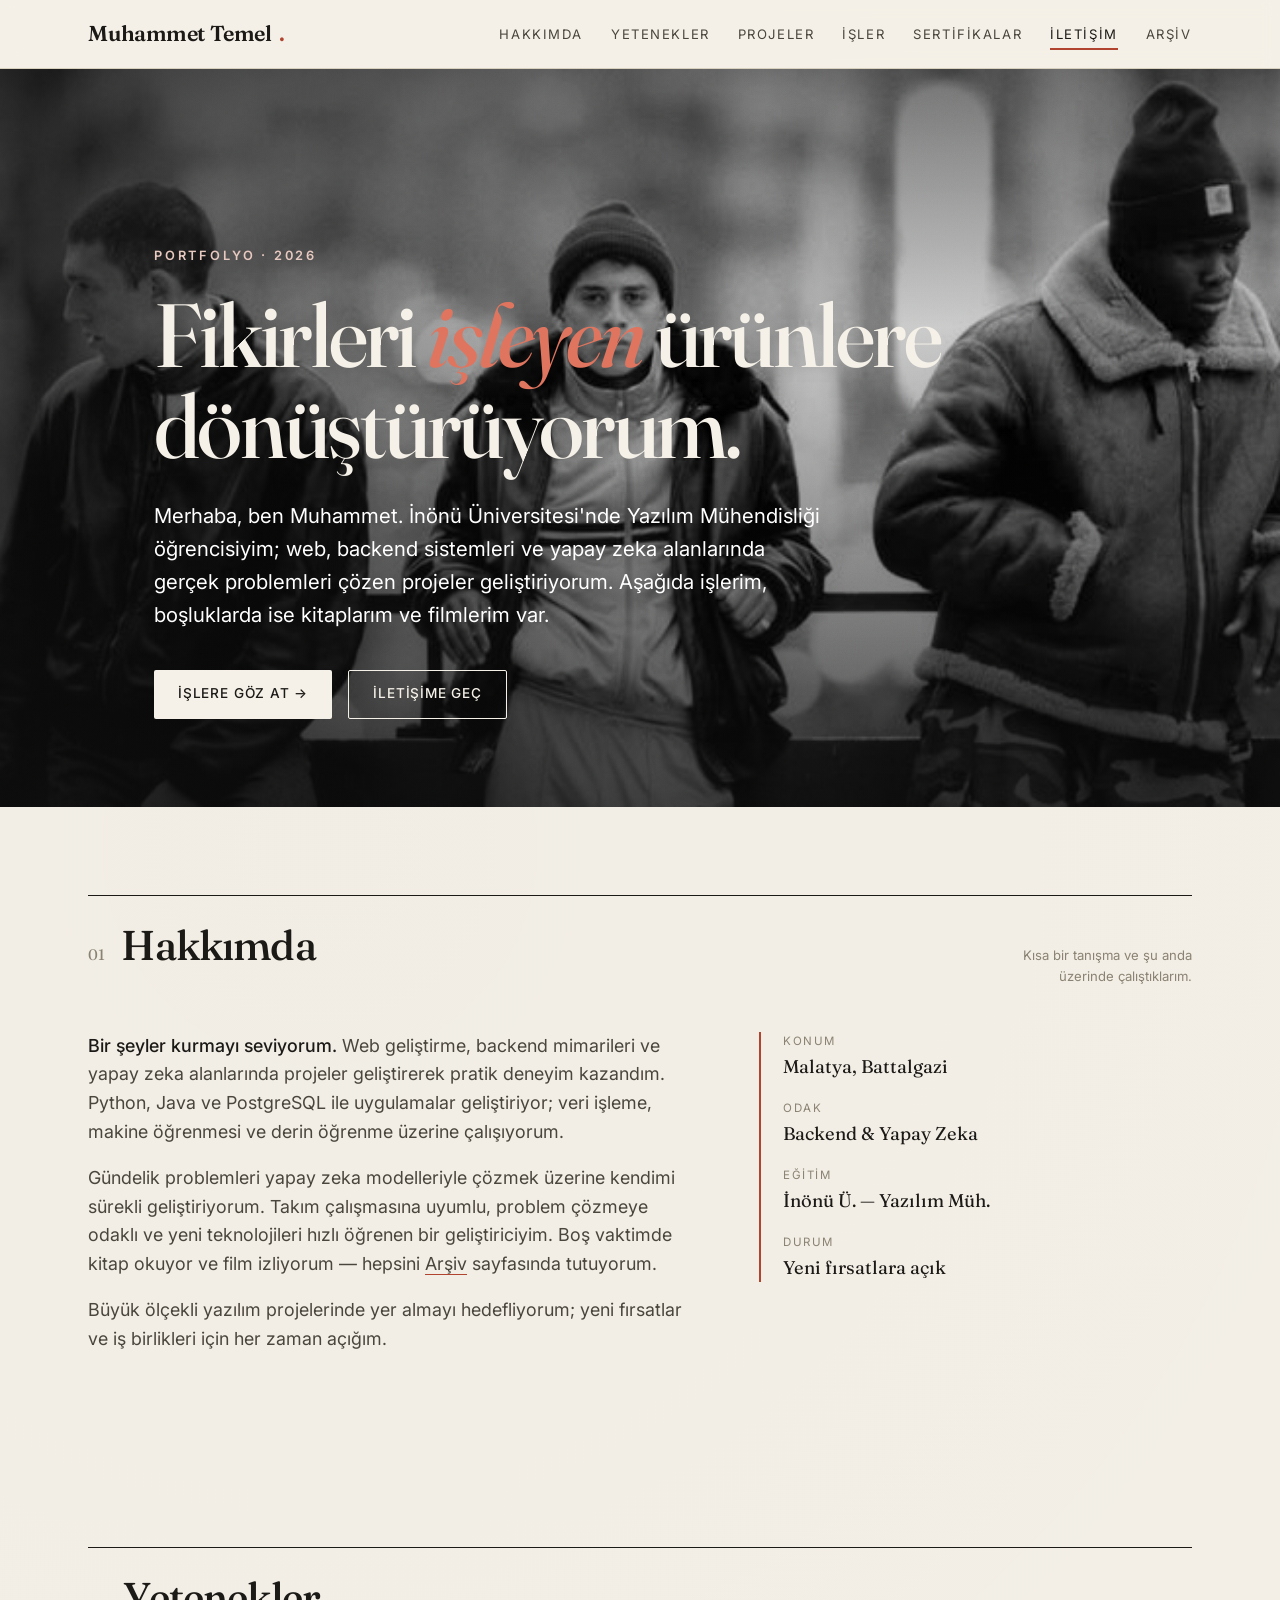
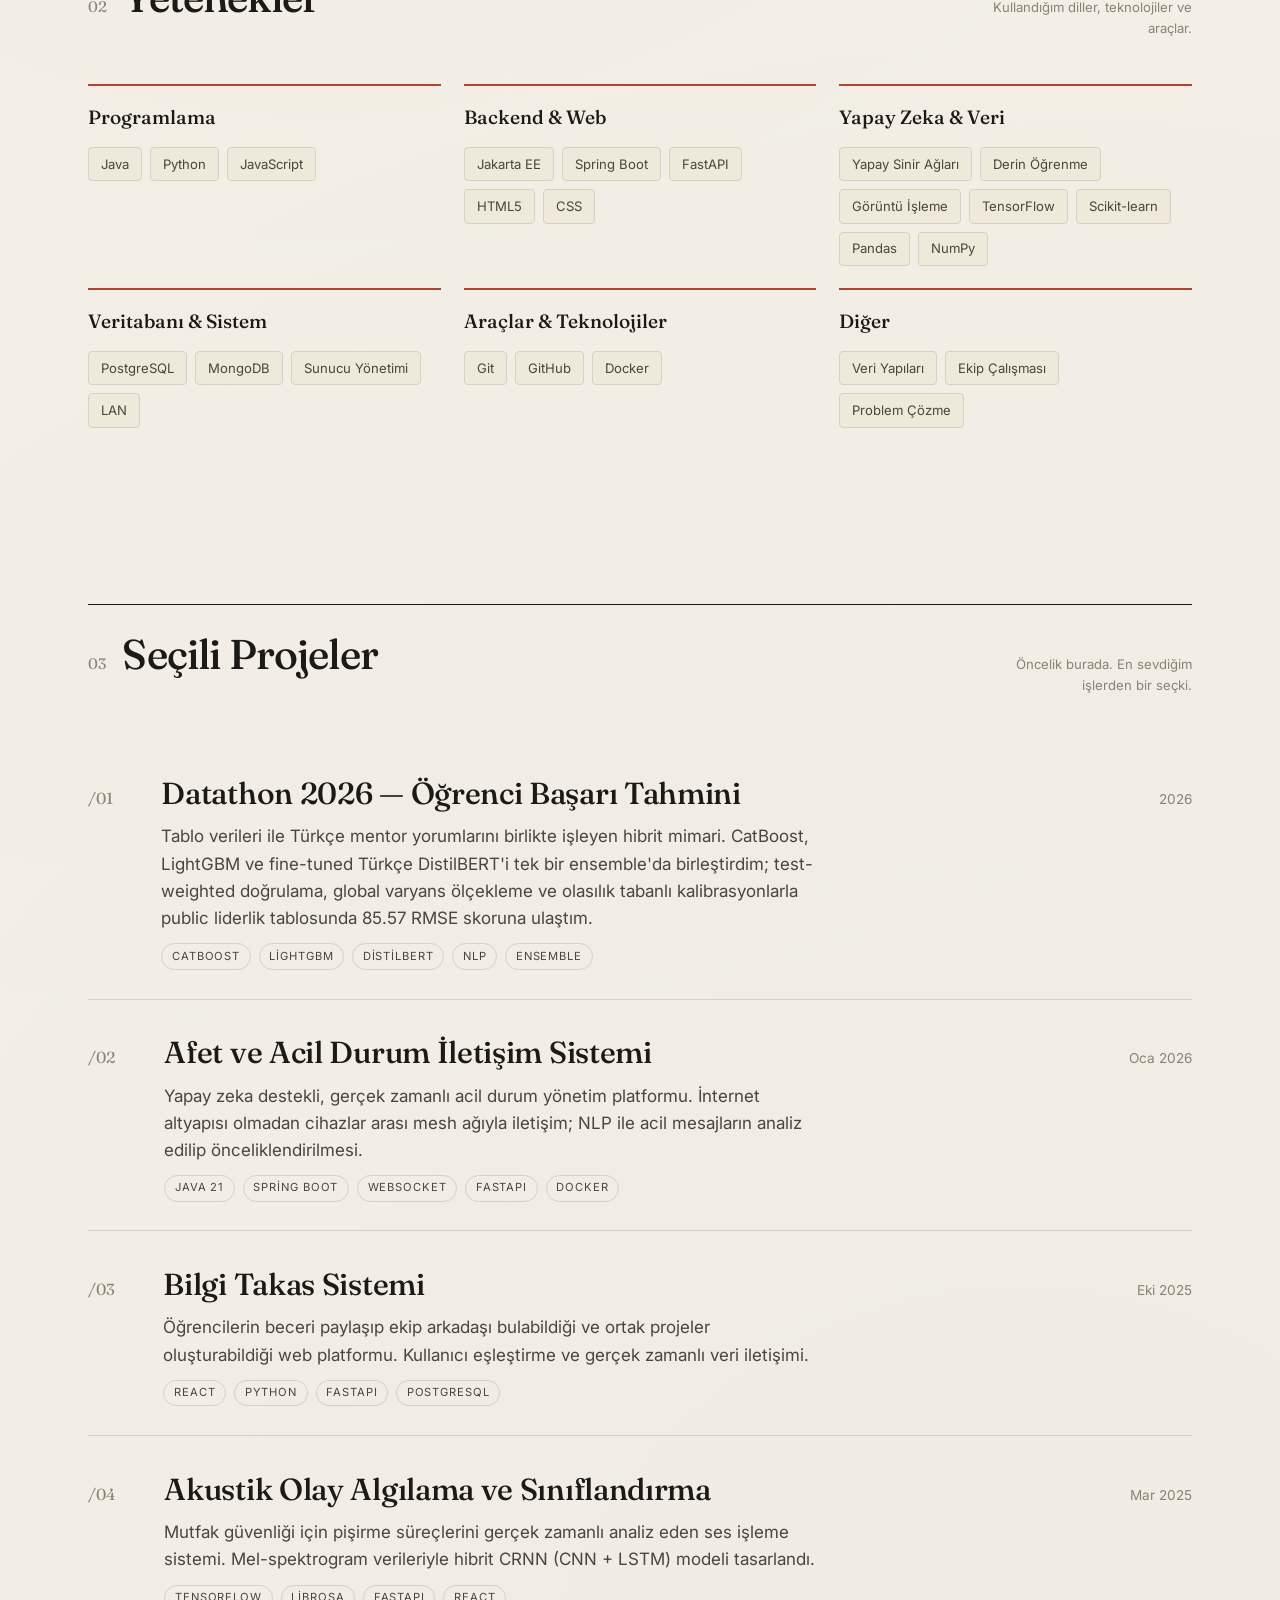
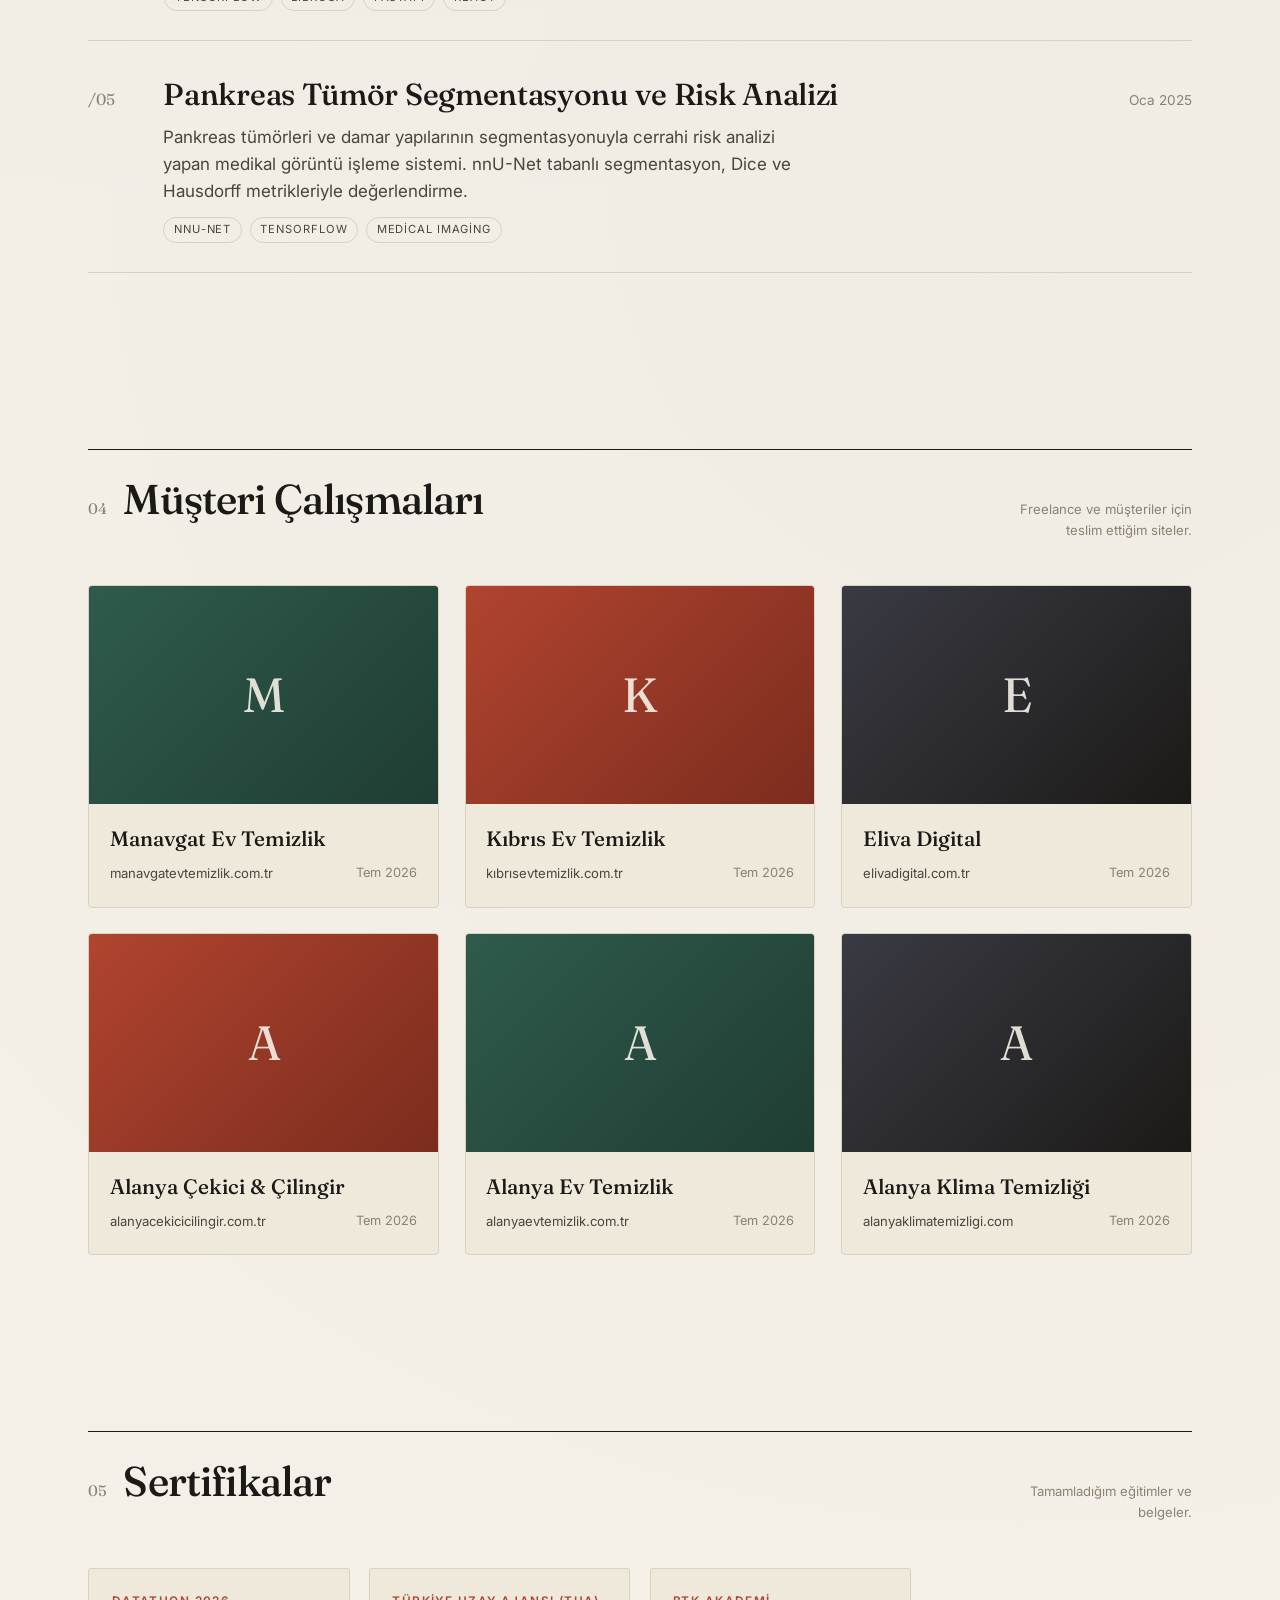
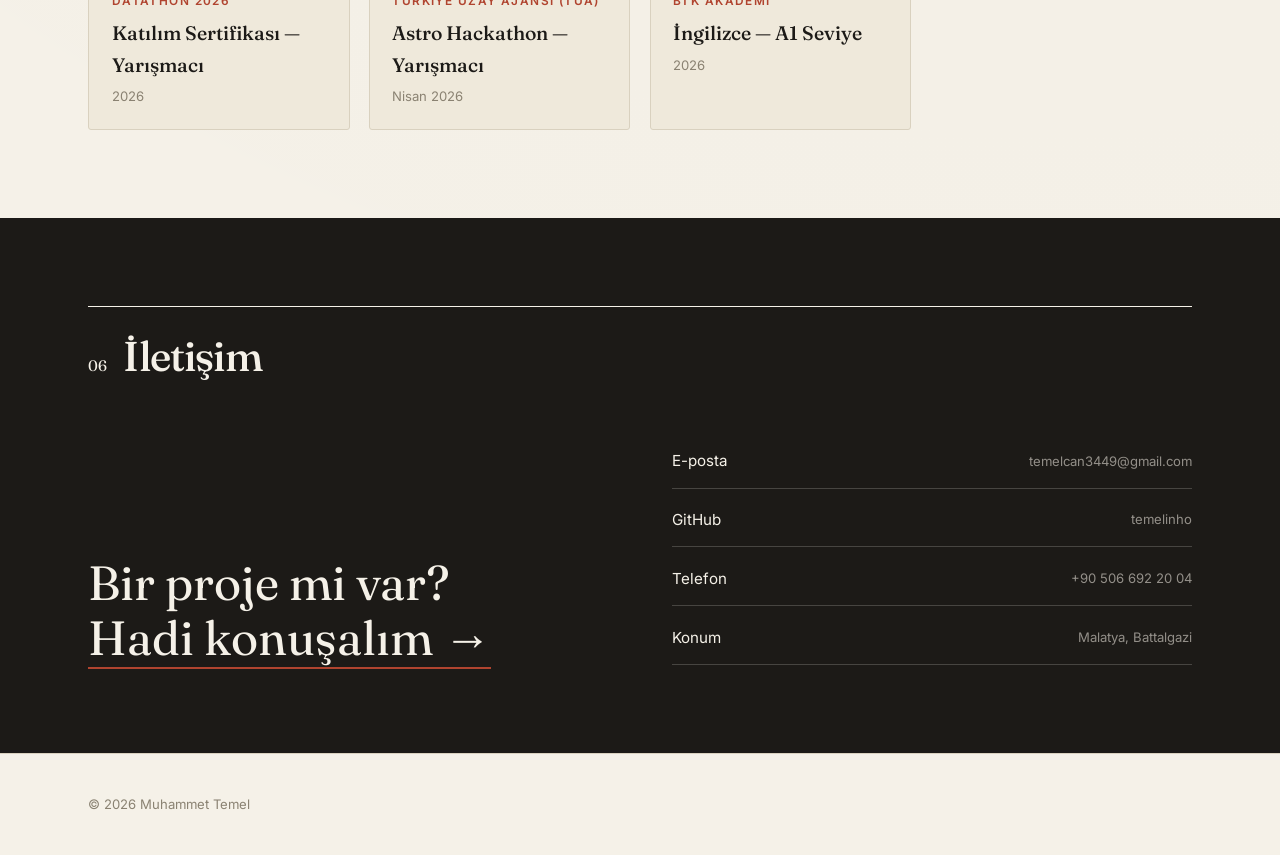
==== index.html @ 8f371c39 "İlk commit: Portfolyo sitesi dosyaları" ====
<!DOCTYPE html>
<html lang="tr">
<head>
  <meta charset="UTF-8">
  <meta name="viewport" content="width=device-width, initial-scale=1.0">
  <title>Muhammet Temel — Portfolyo</title>
  <meta name="description" content="Projeler, sertifikalar ve kişisel arşiv.">
  <link rel="stylesheet" href="style.css">
</head>
<body>

  <!-- Üst çubuk -->
  <header class="topbar">
    <div class="wrap">
      <a href="index.html" class="brand">Muhammet Temel<span class="dot">.</span></a>
      <button class="menu-btn" aria-label="Menü" id="menuBtn">☰</button>
      <nav class="nav" id="nav">
        <a href="#hakkimda">Hakkımda</a>
        <a href="#yetenekler">Yetenekler</a>
        <a href="#projeler">Projeler</a>
        <a href="#isler">İşler</a>
        <a href="#sertifikalar">Sertifikalar</a>
        <a href="#iletisim">İletişim</a>
        <a href="arsiv.html">Arşiv</a>
      </nav>
    </div>
  </header>

  <main>
    <!-- Hero -->
    <section class="hero hero--image">
      <div class="hero-bg" aria-hidden="true"></div>
      <div class="wrap">
        <p class="eyebrow">Portfolyo · 2026</p>
        <h1>Fikirleri <em>işleyen</em> ürünlere dönüştürüyorum.</h1>
        <p class="lede">
          Merhaba, ben Muhammet. İnönü Üniversitesi'nde Yazılım Mühendisliği
          öğrencisiyim; web, backend sistemleri ve yapay zeka alanlarında
          gerçek problemleri çözen projeler geliştiriyorum. Aşağıda işlerim,
          boşluklarda ise kitaplarım ve filmlerim var.
        </p>
        <div class="hero-actions">
          <a href="#projeler" class="btn btn-primary">İşlere göz at →</a>
          <a href="#iletisim" class="btn btn-ghost">İletişime geç</a>
        </div>
      </div>
    </section>

    <!-- Hakkımda -->
    <section class="section" id="hakkimda">
      <div class="wrap">
        <div class="section-head">
          <span class="num">01</span>
          <h2>Hakkımda</h2>
          <span class="aside">Kısa bir tanışma ve şu anda üzerinde çalıştıklarım.</span>
        </div>
        <div class="about-grid">
          <div>
            <p><strong>Bir şeyler kurmayı seviyorum.</strong> Web geliştirme, backend
              mimarileri ve yapay zeka alanlarında projeler geliştirerek pratik
              deneyim kazandım. Python, Java ve PostgreSQL ile uygulamalar
              geliştiriyor; veri işleme, makine öğrenmesi ve derin öğrenme üzerine
              çalışıyorum.</p>
            <p>Gündelik problemleri yapay zeka modelleriyle çözmek üzerine kendimi
              sürekli geliştiriyorum. Takım çalışmasına uyumlu, problem çözmeye
              odaklı ve yeni teknolojileri hızlı öğrenen bir geliştiriciyim.
              Boş vaktimde kitap okuyor ve film izliyorum — hepsini
              <a href="arsiv.html" style="border-bottom:1px solid var(--accent)">Arşiv</a>
              sayfasında tutuyorum.</p>
            <p>Büyük ölçekli yazılım projelerinde yer almayı hedefliyorum; yeni
              fırsatlar ve iş birlikleri için her zaman açığım.</p>
          </div>
          <dl class="facts">
            <dt>Konum</dt><dd>Malatya, Battalgazi</dd>
            <dt>Odak</dt><dd>Backend & Yapay Zeka</dd>
            <dt>Eğitim</dt><dd>İnönü Ü. — Yazılım Müh.</dd>
            <dt>Durum</dt><dd>Yeni fırsatlara açık</dd>
          </dl>
        </div>
      </div>
    </section>

    <!-- Yetenekler -->
    <section class="section" id="yetenekler">
      <div class="wrap">
        <div class="section-head">
          <span class="num">02</span>
          <h2>Yetenekler</h2>
          <span class="aside">Kullandığım diller, teknolojiler ve araçlar.</span>
        </div>
        <div class="skills-grid">
          <div class="skill-cat">
            <h3>Programlama</h3>
            <div class="chips">
              <span class="chip">Java</span><span class="chip">Python</span><span class="chip">JavaScript</span>
            </div>
          </div>
          <div class="skill-cat">
            <h3>Backend & Web</h3>
            <div class="chips">
              <span class="chip">Jakarta EE</span><span class="chip">Spring Boot</span><span class="chip">FastAPI</span><span class="chip">HTML5</span><span class="chip">CSS</span>
            </div>
          </div>
          <div class="skill-cat">
            <h3>Yapay Zeka & Veri</h3>
            <div class="chips">
              <span class="chip">Yapay Sinir Ağları</span><span class="chip">Derin Öğrenme</span><span class="chip">Görüntü İşleme</span><span class="chip">TensorFlow</span><span class="chip">Scikit-learn</span><span class="chip">Pandas</span><span class="chip">NumPy</span>
            </div>
          </div>
          <div class="skill-cat">
            <h3>Veritabanı & Sistem</h3>
            <div class="chips">
              <span class="chip">PostgreSQL</span><span class="chip">MongoDB</span><span class="chip">Sunucu Yönetimi</span><span class="chip">LAN</span>
            </div>
          </div>
          <div class="skill-cat">
            <h3>Araçlar & Teknolojiler</h3>
            <div class="chips">
              <span class="chip">Git</span><span class="chip">GitHub</span><span class="chip">Docker</span>
            </div>
          </div>
          <div class="skill-cat">
            <h3>Diğer</h3>
            <div class="chips">
              <span class="chip">Veri Yapıları</span><span class="chip">Ekip Çalışması</span><span class="chip">Problem Çözme</span>
            </div>
          </div>
        </div>
      </div>
    </section>

    <!-- Projeler -->
    <section class="section" id="projeler">
      <div class="wrap">
        <div class="section-head">
          <span class="num">03</span>
          <h2>Seçili Projeler</h2>
          <span class="aside">Öncelik burada. En sevdiğim işlerden bir seçki.</span>
        </div>
        <div class="projects">

          <a class="project" href="#">
            <span class="p-num">/01</span>
            <div class="p-body">
              <h3>Datathon 2026 — Öğrenci Başarı Tahmini</h3>
              <p>Tablo verileri ile Türkçe mentor yorumlarını birlikte işleyen hibrit
                mimari. CatBoost, LightGBM ve fine-tuned Türkçe DistilBERT'i tek bir
                ensemble'da birleştirdim; test-weighted doğrulama, global varyans
                ölçekleme ve olasılık tabanlı kalibrasyonlarla public liderlik
                tablosunda 85.57 RMSE skoruna ulaştım.</p>
              <div class="p-tags">
                <span class="tag">CatBoost</span><span class="tag">LightGBM</span><span class="tag">DistilBERT</span><span class="tag">NLP</span><span class="tag">Ensemble</span>
              </div>
            </div>
            <div class="p-meta">2026<br><span class="p-arrow">↗</span></div>
          </a>

          <a class="project" href="#">
            <span class="p-num">/02</span>
            <div class="p-body">
              <h3>Afet ve Acil Durum İletişim Sistemi</h3>
              <p>Yapay zeka destekli, gerçek zamanlı acil durum yönetim platformu.
                İnternet altyapısı olmadan cihazlar arası mesh ağıyla iletişim; NLP
                ile acil mesajların analiz edilip önceliklendirilmesi.</p>
              <div class="p-tags">
                <span class="tag">Java 21</span><span class="tag">Spring Boot</span><span class="tag">WebSocket</span><span class="tag">FastAPI</span><span class="tag">Docker</span>
              </div>
            </div>
            <div class="p-meta">Oca 2026<br><span class="p-arrow">↗</span></div>
          </a>

          <a class="project" href="#">
            <span class="p-num">/03</span>
            <div class="p-body">
              <h3>Bilgi Takas Sistemi</h3>
              <p>Öğrencilerin beceri paylaşıp ekip arkadaşı bulabildiği ve ortak
                projeler oluşturabildiği web platformu. Kullanıcı eşleştirme ve
                gerçek zamanlı veri iletişimi.</p>
              <div class="p-tags">
                <span class="tag">React</span><span class="tag">Python</span><span class="tag">FastAPI</span><span class="tag">PostgreSQL</span>
              </div>
            </div>
            <div class="p-meta">Eki 2025<br><span class="p-arrow">↗</span></div>
          </a>


          <a class="project" href="#">
            <span class="p-num">/04</span>
            <div class="p-body">
              <h3>Akustik Olay Algılama ve Sınıflandırma</h3>
              <p>Mutfak güvenliği için pişirme süreçlerini gerçek zamanlı analiz eden
                ses işleme sistemi. Mel-spektrogram verileriyle hibrit CRNN
                (CNN + LSTM) modeli tasarlandı.</p>
              <div class="p-tags">
                <span class="tag">TensorFlow</span><span class="tag">Librosa</span><span class="tag">FastAPI</span><span class="tag">React</span>
              </div>
            </div>
            <div class="p-meta">Mar 2025<br><span class="p-arrow">↗</span></div>
          </a>

          <a class="project" href="#">
            <span class="p-num">/05</span>
            <div class="p-body">
              <h3>Pankreas Tümör Segmentasyonu ve Risk Analizi</h3>
              <p>Pankreas tümörleri ve damar yapılarının segmentasyonuyla cerrahi
                risk analizi yapan medikal görüntü işleme sistemi. nnU-Net tabanlı
                segmentasyon, Dice ve Hausdorff metrikleriyle değerlendirme.</p>
              <div class="p-tags">
                <span class="tag">nnU-Net</span><span class="tag">TensorFlow</span><span class="tag">Medical Imaging</span>
              </div>
            </div>
            <div class="p-meta">Oca 2025<br><span class="p-arrow">↗</span></div>
          </a>

        </div>
      </div>
    </section>

    <!-- Müşteri Çalışmaları -->
    <section class="section" id="isler">
      <div class="wrap">
        <div class="section-head">
          <span class="num">04</span>
          <h2>Müşteri Çalışmaları</h2>
          <span class="aside">Freelance ve müşteriler için teslim ettiğim siteler.</span>
        </div>
        <div class="work-grid">

          <a class="work" href="https://manavgatevtemizlik.com.tr" target="_blank" rel="noopener">
            <div class="w-thumb"><span>M</span></div>
            <div class="w-body">
              <h3>Manavgat Ev Temizlik</h3>
              <div class="w-meta">
                <span class="w-type">manavgatevtemizlik.com.tr</span>
                <span class="w-year">Tem 2026</span>
              </div>
            </div>
          </a>

          <a class="work" href="https://kıbrısevtemizlik.com.tr" target="_blank" rel="noopener">
            <div class="w-thumb"><span>K</span></div>
            <div class="w-body">
              <h3>Kıbrıs Ev Temizlik</h3>
              <div class="w-meta">
                <span class="w-type">kıbrısevtemizlik.com.tr</span>
                <span class="w-year">Tem 2026</span>
              </div>
            </div>
          </a>

          <a class="work" href="https://elivadigital.com.tr" target="_blank" rel="noopener">
            <div class="w-thumb"><span>E</span></div>
            <div class="w-body">
              <h3>Eliva Digital</h3>
              <div class="w-meta">
                <span class="w-type">elivadigital.com.tr</span>
                <span class="w-year">Tem 2026</span>
              </div>
            </div>
          </a>

          <a class="work" href="https://alanyacekicicilingir.com.tr" target="_blank" rel="noopener">
            <div class="w-thumb"><span>A</span></div>
            <div class="w-body">
              <h3>Alanya Çekici & Çilingir</h3>
              <div class="w-meta">
                <span class="w-type">alanyacekicicilingir.com.tr</span>
                <span class="w-year">Tem 2026</span>
              </div>
            </div>
          </a>

          <a class="work" href="https://alanyaevtemizlik.com.tr" target="_blank" rel="noopener">
            <div class="w-thumb"><span>A</span></div>
            <div class="w-body">
              <h3>Alanya Ev Temizlik</h3>
              <div class="w-meta">
                <span class="w-type">alanyaevtemizlik.com.tr</span>
                <span class="w-year">Tem 2026</span>
              </div>
            </div>
          </a>

          <a class="work" href="https://alanyaklimatemizligi.com" target="_blank" rel="noopener">
            <div class="w-thumb"><span>A</span></div>
            <div class="w-body">
              <h3>Alanya Klima Temizliği</h3>
              <div class="w-meta">
                <span class="w-type">alanyaklimatemizligi.com</span>
                <span class="w-year">Tem 2026</span>
              </div>
            </div>
          </a>

        </div>
      </div>
    </section>

    <!-- Sertifikalar -->
    <section class="section" id="sertifikalar">
      <div class="wrap">
        <div class="section-head">
          <span class="num">05</span>
          <h2>Sertifikalar</h2>
          <span class="aside">Tamamladığım eğitimler ve belgeler.</span>
        </div>
        <div class="cert-grid">
          <div class="cert">
            <div class="c-issuer">Datathon 2026</div>
            <h4>Katılım Sertifikası — Yarışmacı</h4>
            <div class="c-date">2026</div>
          </div>
          <div class="cert">
            <div class="c-issuer">Türkiye Uzay Ajansı (TUA)</div>
            <h4>Astro Hackathon — Yarışmacı</h4>
            <div class="c-date">Nisan 2026</div>
          </div>
          <div class="cert">
            <div class="c-issuer">BTK Akademi</div>
            <h4>İngilizce — A1 Seviye</h4>
            <div class="c-date">2026</div>
          </div>
        </div>
      </div>
    </section>

    <!-- İletişim -->
    <section class="section contact" id="iletisim">
      <div class="wrap">
        <div class="section-head">
          <span class="num">06</span>
          <h2>İletişim</h2>
        </div>
        <div class="contact-grid">
          <h3>Bir proje mi var?<br><a href="mailto:temelcan3449@gmail.com">Hadi konuşalım →</a></h3>
          <div class="contact-links">
            <a href="mailto:temelcan3449@gmail.com"><span>E-posta</span><span>temelcan3449@gmail.com</span></a>
            <a href="https://github.com/temelinho" target="_blank" rel="noopener"><span>GitHub</span><span>temelinho</span></a>
            <a href="tel:+905066922004"><span>Telefon</span><span>+90 506 692 20 04</span></a>
            <a href="#"><span>Konum</span><span>Malatya, Battalgazi</span></a>
          </div>
        </div>
      </div>
    </section>
  </main>

  <footer>
    <div class="wrap">
      <span>© 2026 Muhammet Temel</span>
    </div>
  </footer>

  <script src="script.js"></script>
</body>
</html>
---- style.css ----
/* =========================================================
   Portfolyo — Editoryal tasarım
   Renk paleti, tipografi ve layout tek dosyada.
   ========================================================= */

@import url('https://fonts.googleapis.com/css2?family=Fraunces:ital,opsz,wght@0,9..144,400;0,9..144,500;0,9..144,600;1,9..144,400&family=Inter:wght@400;500;600&display=swap');

:root {
  /* Kağıt tonları — sıcak, dergi hissi */
  --paper: #f5f1e8;
  --paper-2: #efe9db;
  --ink: #1c1a17;
  --ink-soft: #4a453d;
  --muted: #8a8272;
  --line: #d9d1bf;
  --accent: #b0442f;   /* tuğla kırmızısı */
  --accent-2: #2f5b4c; /* koyu yeşil */

  --serif: 'Fraunces', Georgia, serif;
  --sans: 'Inter', system-ui, sans-serif;

  --maxw: 1180px;
  --gap: clamp(1rem, 3vw, 2.5rem);
}

* { box-sizing: border-box; margin: 0; padding: 0; }

html { scroll-behavior: smooth; }

body {
  background: var(--paper);
  color: var(--ink);
  font-family: var(--sans);
  font-size: 17px;
  line-height: 1.6;
  -webkit-font-smoothing: antialiased;
  /* İnce kağıt dokusu */
  background-image:
    radial-gradient(circle at 25% 15%, rgba(0,0,0,0.015) 0, transparent 60%),
    radial-gradient(circle at 80% 60%, rgba(0,0,0,0.02) 0, transparent 55%);
}

a { color: inherit; text-decoration: none; }

::selection { background: var(--accent); color: var(--paper); }

.wrap { max-width: var(--maxw); margin: 0 auto; padding: 0 var(--gap); }

/* ---------- Üst çubuk ---------- */
.topbar {
  position: sticky; top: 0; z-index: 50;
  background: color-mix(in srgb, var(--paper) 88%, transparent);
  backdrop-filter: blur(8px);
  border-bottom: 1px solid var(--line);
}
.topbar .wrap {
  display: flex; align-items: center; justify-content: space-between;
  height: 68px;
}
.brand {
  font-family: var(--serif);
  font-weight: 600; font-size: 1.35rem;
  letter-spacing: -0.02em;
  display: flex; align-items: baseline; gap: .5rem;
}
.brand .dot { color: var(--accent); }
.nav { display: flex; gap: 1.75rem; align-items: center; }
.nav a {
  font-size: .82rem; text-transform: uppercase;
  letter-spacing: .12em; color: var(--ink-soft);
  position: relative; padding: .2rem 0;
}
.nav a::after {
  content: ''; position: absolute; left: 0; bottom: -2px;
  width: 0; height: 1.5px; background: var(--accent);
  transition: width .25s ease;
}
.nav a:hover::after, .nav a.active::after { width: 100%; }
.nav a.active { color: var(--ink); }

.menu-btn { display: none; background: none; border: 0; cursor: pointer;
  font-size: 1.5rem; color: var(--ink); }

/* ---------- Hero ---------- */
.hero { padding: clamp(3.5rem, 9vw, 7rem) 0 clamp(2.5rem, 6vw, 4rem); }

/* Görsel arka planlı hero (La Haine) */
.hero--image {
  position: relative;
  min-height: 82vh;
  display: flex; align-items: flex-end;
  padding-bottom: clamp(3rem, 7vw, 5.5rem);
  overflow: hidden;
  background: var(--ink);
}
.hero--image .hero-bg {
  position: absolute; inset: 0;
  background: url('assets/hero.jpg') center 30% / cover no-repeat;
  filter: grayscale(100%) contrast(1.05);
  /* film greni + odak: üstten ve alttan koyulaşan katman */
}
.hero--image .hero-bg::after {
  content: ''; position: absolute; inset: 0;
  background:
    linear-gradient(180deg, rgba(20,18,15,.55) 0%, rgba(20,18,15,.15) 35%, rgba(20,18,15,.75) 100%),
    linear-gradient(90deg, rgba(20,18,15,.65) 0%, rgba(20,18,15,.1) 55%);
}
.hero--image .wrap { position: relative; z-index: 2; }
.hero.hero--image .eyebrow { color: #e8c9c0; }
.hero.hero--image h1 { color: var(--paper); max-width: 18ch; }
.hero.hero--image h1 em { color: #e0755f; }
.hero.hero--image .lede { color: #ffffff; }
.hero--image .btn-ghost { border-color: var(--paper); color: var(--paper); }
.hero--image .btn-ghost:hover { background: var(--paper); color: var(--ink); }
.hero--image .btn-primary { background: var(--paper); color: var(--ink); }
.hero--image .btn-primary:hover { background: var(--accent); color: var(--paper); }
/* ince film greni dokusu */
.hero--image::after {
  content: ''; position: absolute; inset: 0; z-index: 1; pointer-events: none;
  opacity: .06; mix-blend-mode: overlay;
  background-image: url("data:image/svg+xml,%3Csvg xmlns='http://www.w3.org/2000/svg' width='120' height='120'%3E%3Cfilter id='n'%3E%3CfeTurbulence type='fractalNoise' baseFrequency='0.9' numOctaves='2'/%3E%3C/filter%3E%3Crect width='100%25' height='100%25' filter='url(%23n)'/%3E%3C/svg%3E");
}
.hero .eyebrow {
  font-size: .8rem; letter-spacing: .22em; text-transform: uppercase;
  color: var(--accent); margin-bottom: 1.4rem; font-weight: 600;
}
.hero h1 {
  font-family: var(--serif);
  font-size: clamp(2.6rem, 8vw, 5.6rem);
  line-height: 1.02; letter-spacing: -0.03em;
  font-weight: 500; max-width: 15ch;
}
.hero h1 em { font-style: italic; color: var(--accent); }
.hero .lede {
  margin-top: 1.8rem; max-width: 52ch;
  font-size: clamp(1.05rem, 2.2vw, 1.28rem);
  color: var(--ink-soft);
}
.hero-actions { margin-top: 2.4rem; display: flex; gap: 1rem; flex-wrap: wrap; }

.btn {
  display: inline-flex; align-items: center; gap: .5rem;
  padding: .8rem 1.5rem; border-radius: 2px;
  font-size: .85rem; letter-spacing: .06em; text-transform: uppercase;
  font-weight: 500; cursor: pointer; transition: transform .15s, background .2s;
}
.btn-primary { background: var(--ink); color: var(--paper); }
.btn-primary:hover { background: var(--accent); }
.btn-ghost { border: 1px solid var(--ink); }
.btn-ghost:hover { background: var(--ink); color: var(--paper); }
.btn:active { transform: translateY(1px); }

/* ---------- Bölüm başlıkları ---------- */
.section { padding: clamp(3rem, 7vw, 5.5rem) 0; }
.section-head {
  display: flex; align-items: baseline; gap: 1rem;
  border-top: 1.5px solid var(--ink);
  padding-top: 1rem; margin-bottom: 2.8rem;
}
.section-head .num {
  font-family: var(--serif); font-size: .95rem; color: var(--muted);
}
.section-head h2 {
  font-family: var(--serif); font-weight: 500;
  font-size: clamp(1.7rem, 4vw, 2.6rem); letter-spacing: -0.02em;
}
.section-head .aside {
  margin-left: auto; font-size: .82rem; color: var(--muted);
  max-width: 26ch; text-align: right;
}

/* ---------- Hakkımda ---------- */
.about-grid { display: grid; grid-template-columns: 1.4fr 1fr; gap: clamp(2rem,5vw,4rem); align-items: start; }
.about-grid p { font-size: 1.12rem; color: var(--ink-soft); margin-bottom: 1.1rem; }
.about-grid p strong { color: var(--ink); font-weight: 500; }
.facts { border-left: 2px solid var(--accent); padding-left: 1.4rem; }
.facts dt { font-size: .72rem; letter-spacing: .14em; text-transform: uppercase; color: var(--muted); margin-top: 1.1rem; }
.facts dt:first-child { margin-top: 0; }
.facts dd { font-family: var(--serif); font-size: 1.15rem; margin-top: .1rem; }

/* ---------- Projeler ---------- */
.projects { display: grid; gap: 0; }
.project {
  display: grid; grid-template-columns: auto 1fr auto;
  gap: clamp(1rem, 4vw, 3rem); align-items: baseline;
  padding: 1.8rem 0; border-bottom: 1px solid var(--line);
  transition: padding-left .25s ease;
}
.project:hover { padding-left: 1rem; }
.project .p-num { font-family: var(--serif); color: var(--muted); font-size: 1rem; }
.project .p-body h3 {
  font-family: var(--serif); font-weight: 500;
  font-size: clamp(1.3rem, 3vw, 1.9rem); letter-spacing: -0.01em;
}
.project .p-body p { color: var(--ink-soft); margin-top: .35rem; max-width: 60ch; }
.project .p-tags { margin-top: .7rem; display: flex; gap: .5rem; flex-wrap: wrap; }
.tag {
  font-size: .7rem; letter-spacing: .08em; text-transform: uppercase;
  color: var(--ink-soft); border: 1px solid var(--line);
  padding: .2rem .6rem; border-radius: 20px;
}
.project .p-meta { text-align: right; color: var(--muted); font-size: .85rem; white-space: nowrap; }
.project .p-arrow { font-size: 1.6rem; color: var(--accent); opacity: 0; transition: opacity .25s, transform .25s; }
.project:hover .p-arrow { opacity: 1; transform: translateX(4px); }

/* ---------- Yetenekler ---------- */
.skills-grid { display: grid; grid-template-columns: repeat(auto-fill, minmax(280px, 1fr)); gap: 1.4rem; }
.skill-cat { border-top: 2px solid var(--accent); padding-top: 1rem; }
.skill-cat h3 {
  font-family: var(--serif); font-weight: 500; font-size: 1.2rem; margin-bottom: .9rem;
}
.skill-cat .chips { display: flex; flex-wrap: wrap; gap: .5rem; }
.skill-cat .chip {
  font-size: .82rem; color: var(--ink-soft);
  background: var(--paper-2); border: 1px solid var(--line);
  padding: .35rem .75rem; border-radius: 4px; transition: all .18s;
}
.skill-cat .chip:hover { border-color: var(--accent); color: var(--ink); }

/* ---------- Müşteri çalışmaları (galeri) ---------- */
.work-grid { display: grid; grid-template-columns: repeat(auto-fill, minmax(320px, 1fr)); gap: 1.6rem; }
.work {
  display: block; border: 1px solid var(--line); background: var(--paper-2);
  border-radius: 4px; overflow: hidden;
  transition: transform .2s, box-shadow .2s;
}
.work:hover { transform: translateY(-4px); box-shadow: 0 18px 40px -22px rgba(0,0,0,.45); }
.work .w-thumb {
  aspect-ratio: 16/10; position: relative; overflow: hidden;
  background: linear-gradient(135deg, var(--accent-2), #1f3d33);
  display: grid; place-items: center;
}
.work:nth-child(2n) .w-thumb { background: linear-gradient(135deg, var(--accent), #7c2c1e); }
.work:nth-child(3n) .w-thumb { background: linear-gradient(135deg, #3a3a44, #1c1a17); }
.work .w-thumb span {
  font-family: var(--serif); font-size: 3rem; color: rgba(245,241,232,.9);
  letter-spacing: -0.02em;
}
.work .w-thumb::after {
  content: 'Siteyi ziyaret et  ↗'; position: absolute; inset: 0;
  display: grid; place-items: center; background: rgba(20,18,15,.55);
  color: var(--paper); font-size: .82rem; letter-spacing: .08em; text-transform: uppercase;
  opacity: 0; transition: opacity .25s;
}
.work:hover .w-thumb::after { opacity: 1; }
.work .w-body { padding: 1.1rem 1.3rem 1.4rem; }
.work .w-body h3 { font-family: var(--serif); font-weight: 500; font-size: 1.3rem; }
.work .w-body .w-meta { display: flex; justify-content: space-between; align-items: center; margin-top: .5rem; }
.work .w-body .w-type { font-size: .82rem; color: var(--ink-soft); }
.work .w-body .w-year { font-size: .8rem; color: var(--muted); }

/* ---------- Sertifikalar ---------- */
.cert-grid { display: grid; grid-template-columns: repeat(auto-fill, minmax(250px, 1fr)); gap: 1.2rem; }
.cert {
  background: var(--paper-2); border: 1px solid var(--line);
  padding: 1.4rem; border-radius: 3px; position: relative;
  transition: transform .2s, box-shadow .2s;
}
.cert:hover { transform: translateY(-3px); box-shadow: 0 10px 30px -18px rgba(0,0,0,.35); }
.cert .c-issuer { font-size: .74rem; letter-spacing: .12em; text-transform: uppercase; color: var(--accent); font-weight: 600; }
.cert h4 { font-family: var(--serif); font-weight: 500; font-size: 1.22rem; margin: .5rem 0 .3rem; }
.cert .c-date { font-size: .82rem; color: var(--muted); }

/* ---------- İletişim ---------- */
.contact { background: var(--ink); color: var(--paper); }
.contact .section-head { border-color: var(--paper); }
.contact .section-head h2, .contact .section-head .num { color: var(--paper); }
.contact-grid { display: grid; grid-template-columns: 1fr 1fr; gap: clamp(2rem,5vw,4rem); align-items: end; }
.contact h3 { font-family: var(--serif); font-weight: 400; font-size: clamp(1.8rem,5vw,3rem); line-height: 1.15; }
.contact h3 a { border-bottom: 2px solid var(--accent); }
.contact h3 a:hover { color: var(--accent); }
.contact-links { display: grid; gap: .3rem; }
.contact-links a {
  display: flex; justify-content: space-between; align-items: center;
  padding: .9rem 0; border-bottom: 1px solid rgba(245,241,232,.2);
  font-size: .95rem;
}
.contact-links a span:last-child { color: rgba(245,241,232,.55); font-size: .82rem; }
.contact-links a:hover { color: var(--accent); }

/* ---------- Footer ---------- */
footer { padding: 2.5rem 0; border-top: 1px solid var(--line); }
footer .wrap { display: flex; justify-content: space-between; flex-wrap: wrap; gap: 1rem; font-size: .82rem; color: var(--muted); }

/* ---------- Arşiv sayfası ---------- */
.archive-hero { padding: clamp(3rem,7vw,5rem) 0 1rem; }
.archive-hero h1 { font-family: var(--serif); font-weight: 500; font-size: clamp(2.2rem,7vw,4rem); letter-spacing: -0.03em; }
.archive-hero p { color: var(--ink-soft); max-width: 55ch; margin-top: 1rem; font-size: 1.1rem; }

.tabs { display: flex; gap: .5rem; flex-wrap: wrap; margin: 2.5rem 0 0; border-bottom: 1.5px solid var(--ink); }
.tab {
  background: none; border: 0; cursor: pointer;
  font-family: var(--serif); font-size: 1.15rem; color: var(--muted);
  padding: .7rem 1.1rem; position: relative; transition: color .2s;
}
.tab .count { font-family: var(--sans); font-size: .7rem; vertical-align: super; }
.tab:hover { color: var(--ink-soft); }
.tab.active { color: var(--ink); }
.tab.active::after {
  content: ''; position: absolute; left: 0; bottom: -1.5px; width: 100%;
  height: 3px; background: var(--accent);
}

/* Yıl seçici çubuk */
.yearbar { display: flex; gap: .5rem; flex-wrap: wrap; margin-top: 1.6rem; }
.ybtn {
  background: none; border: 1px solid var(--line); cursor: pointer;
  font-family: var(--sans); font-size: .8rem; letter-spacing: .04em;
  color: var(--ink-soft); padding: .4rem .9rem; border-radius: 20px;
  transition: all .18s;
}
.ybtn:hover { border-color: var(--ink); color: var(--ink); }
.ybtn.active { background: var(--ink); color: var(--paper); border-color: var(--ink); }

/* Yıl grubu başlığı */
.year-group { margin-bottom: 2.5rem; }
.year-head {
  display: flex; align-items: baseline; gap: .8rem;
  border-bottom: 1px solid var(--line); padding-bottom: .6rem; margin-bottom: 1.6rem;
}
.year-head span { font-family: var(--serif); font-size: 1.9rem; font-weight: 500; letter-spacing: -0.02em; }
.year-head em { font-style: normal; font-size: .8rem; color: var(--muted); letter-spacing: .06em; text-transform: uppercase; }

.panel { display: none; padding-top: 2.5rem; }
.panel.active { display: block; animation: fade .35s ease; }
@keyframes fade { from { opacity: 0; transform: translateY(8px); } to { opacity: 1; transform: none; } }

/* Kitap / film kartları */
.media-grid { display: grid; grid-template-columns: repeat(auto-fill, minmax(220px,1fr)); gap: 1.4rem; }
.media {
  border: 1px solid var(--line); background: var(--paper-2);
  border-radius: 3px; overflow: hidden; transition: transform .2s, box-shadow .2s;
}
.media:hover { transform: translateY(-4px); box-shadow: 0 14px 34px -20px rgba(0,0,0,.4); }
.media .cover {
  aspect-ratio: 3/4; display: grid; place-items: center;
  font-family: var(--serif); font-size: 2.6rem; color: var(--paper);
  background: linear-gradient(135deg, var(--accent-2), #1f3d33);
}
.media.film .cover { background: linear-gradient(135deg, var(--accent), #7c2c1e); }
.media .m-body { padding: 1rem 1.1rem 1.2rem; }
.media .m-body h4 { font-family: var(--serif); font-weight: 500; font-size: 1.12rem; line-height: 1.2; }
.media .m-body .m-sub { font-size: .85rem; color: var(--muted); margin-top: .2rem; }
.media .m-body .m-note { font-size: .9rem; color: var(--ink-soft); margin-top: .6rem; }
.stars { color: var(--accent); font-size: .8rem; margin-top: .5rem; letter-spacing: 1px; }
.stars .off { color: var(--line); }

/* Etkinlik zaman çizelgesi */
.timeline { border-left: 2px solid var(--line); margin-left: .5rem; }
.event { position: relative; padding: 0 0 2rem 2rem; }
.event::before {
  content: ''; position: absolute; left: -7px; top: .35rem;
  width: 12px; height: 12px; border-radius: 50%;
  background: var(--paper); border: 2px solid var(--accent);
}
.event .e-date { font-size: .75rem; letter-spacing: .12em; text-transform: uppercase; color: var(--accent); font-weight: 600; }
.event h4 { font-family: var(--serif); font-weight: 500; font-size: 1.3rem; margin: .3rem 0 .2rem; }
.event .e-place { color: var(--muted); font-size: .9rem; }
.event p { color: var(--ink-soft); margin-top: .5rem; max-width: 60ch; }

/* ---------- Responsive ---------- */
@media (max-width: 820px) {
  .about-grid, .contact-grid { grid-template-columns: 1fr; }
  .section-head .aside { display: none; }
  .project { grid-template-columns: auto 1fr; }
  .project .p-meta, .project .p-arrow { display: none; }
  .nav { position: fixed; inset: 68px 0 auto 0; flex-direction: column;
    background: var(--paper); border-bottom: 1px solid var(--line);
    padding: 1.5rem var(--gap); gap: 1.1rem; transform: translateY(-120%);
    transition: transform .3s ease; }
  .nav.open { transform: translateY(0); }
  .menu-btn { display: block; }
}
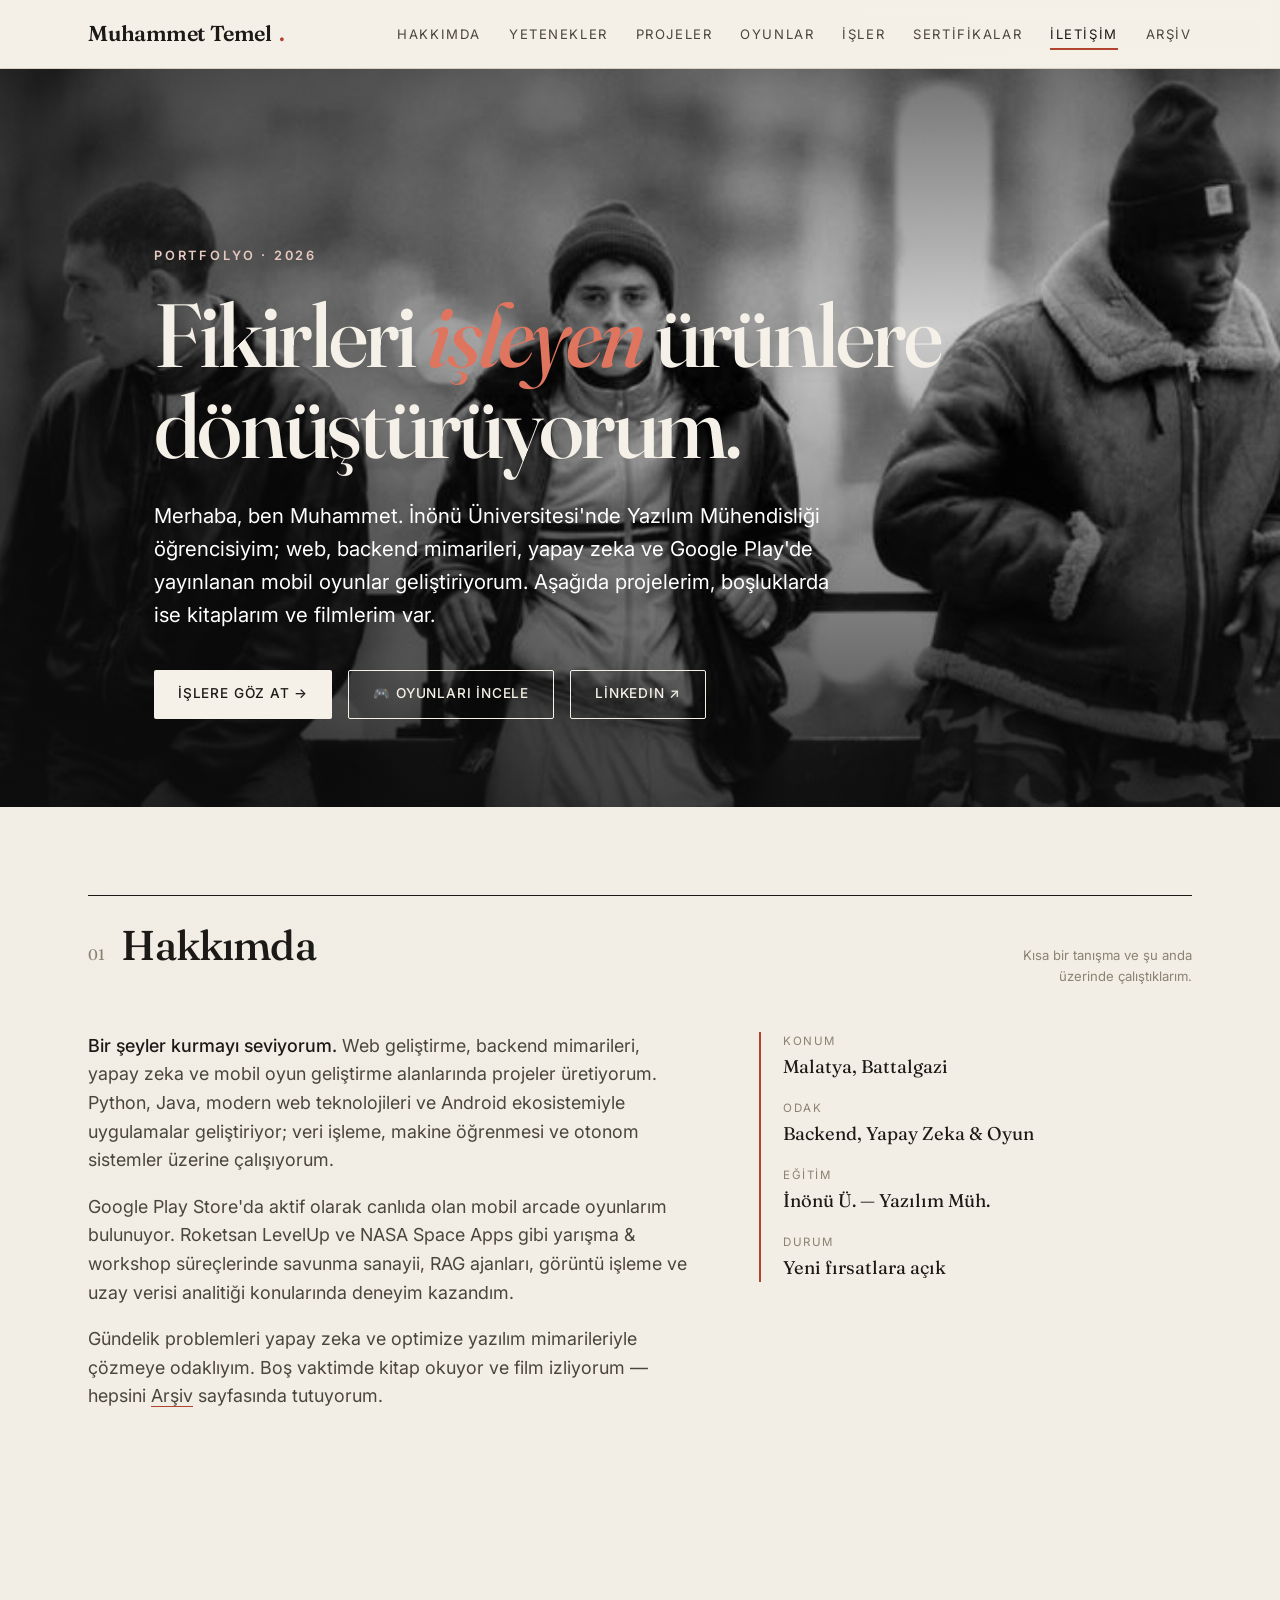
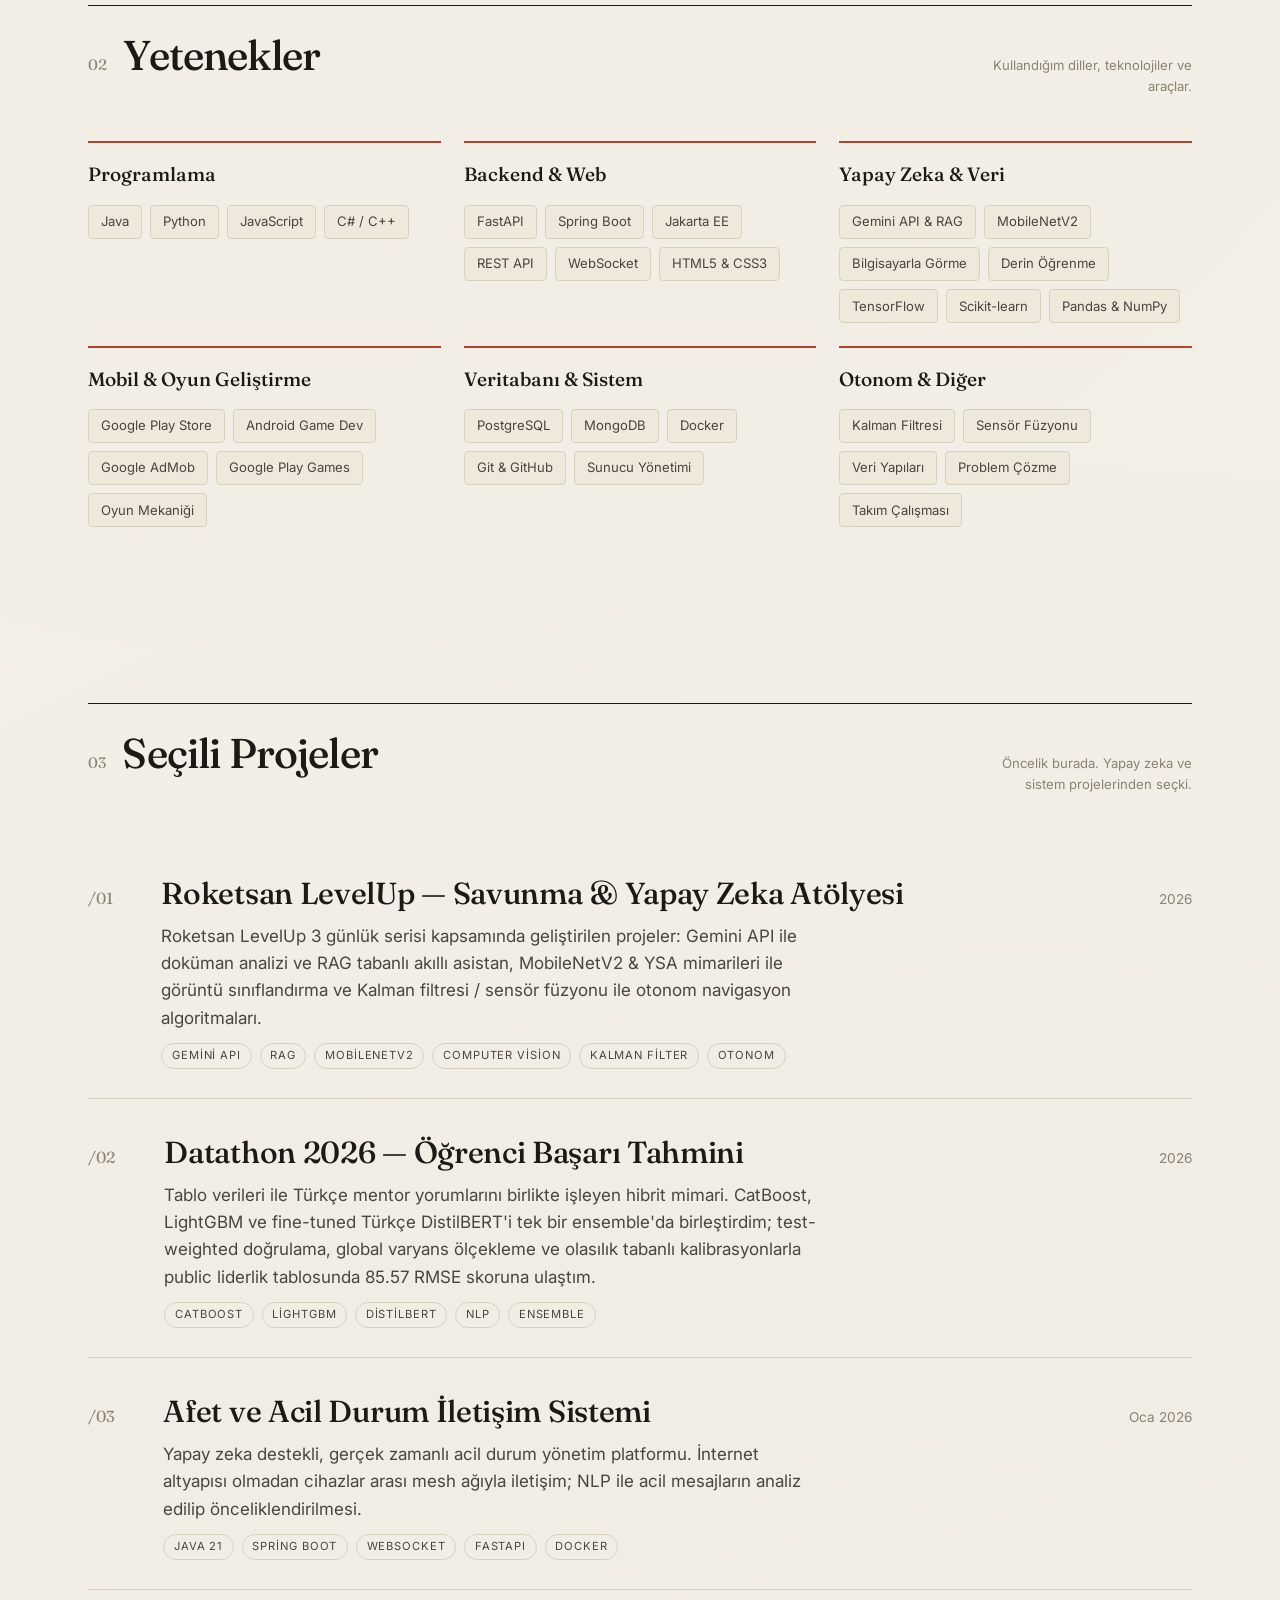
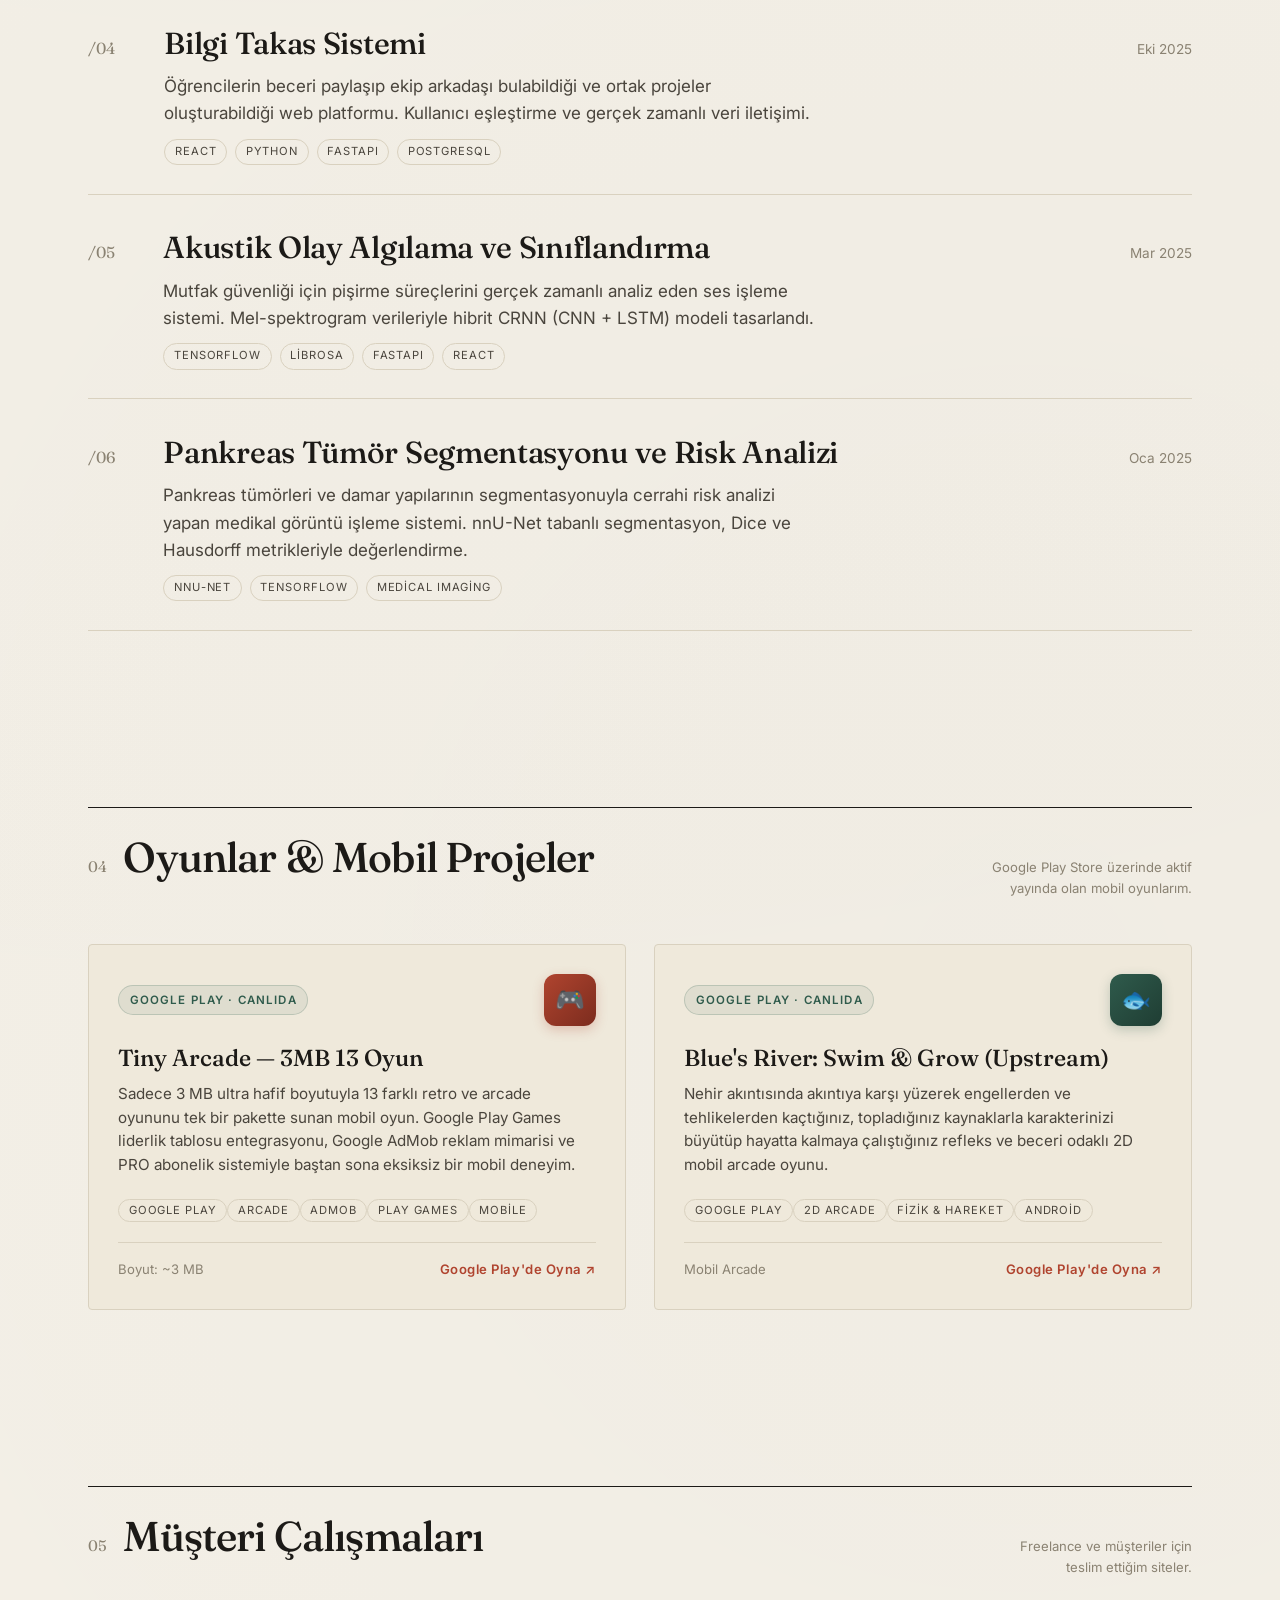
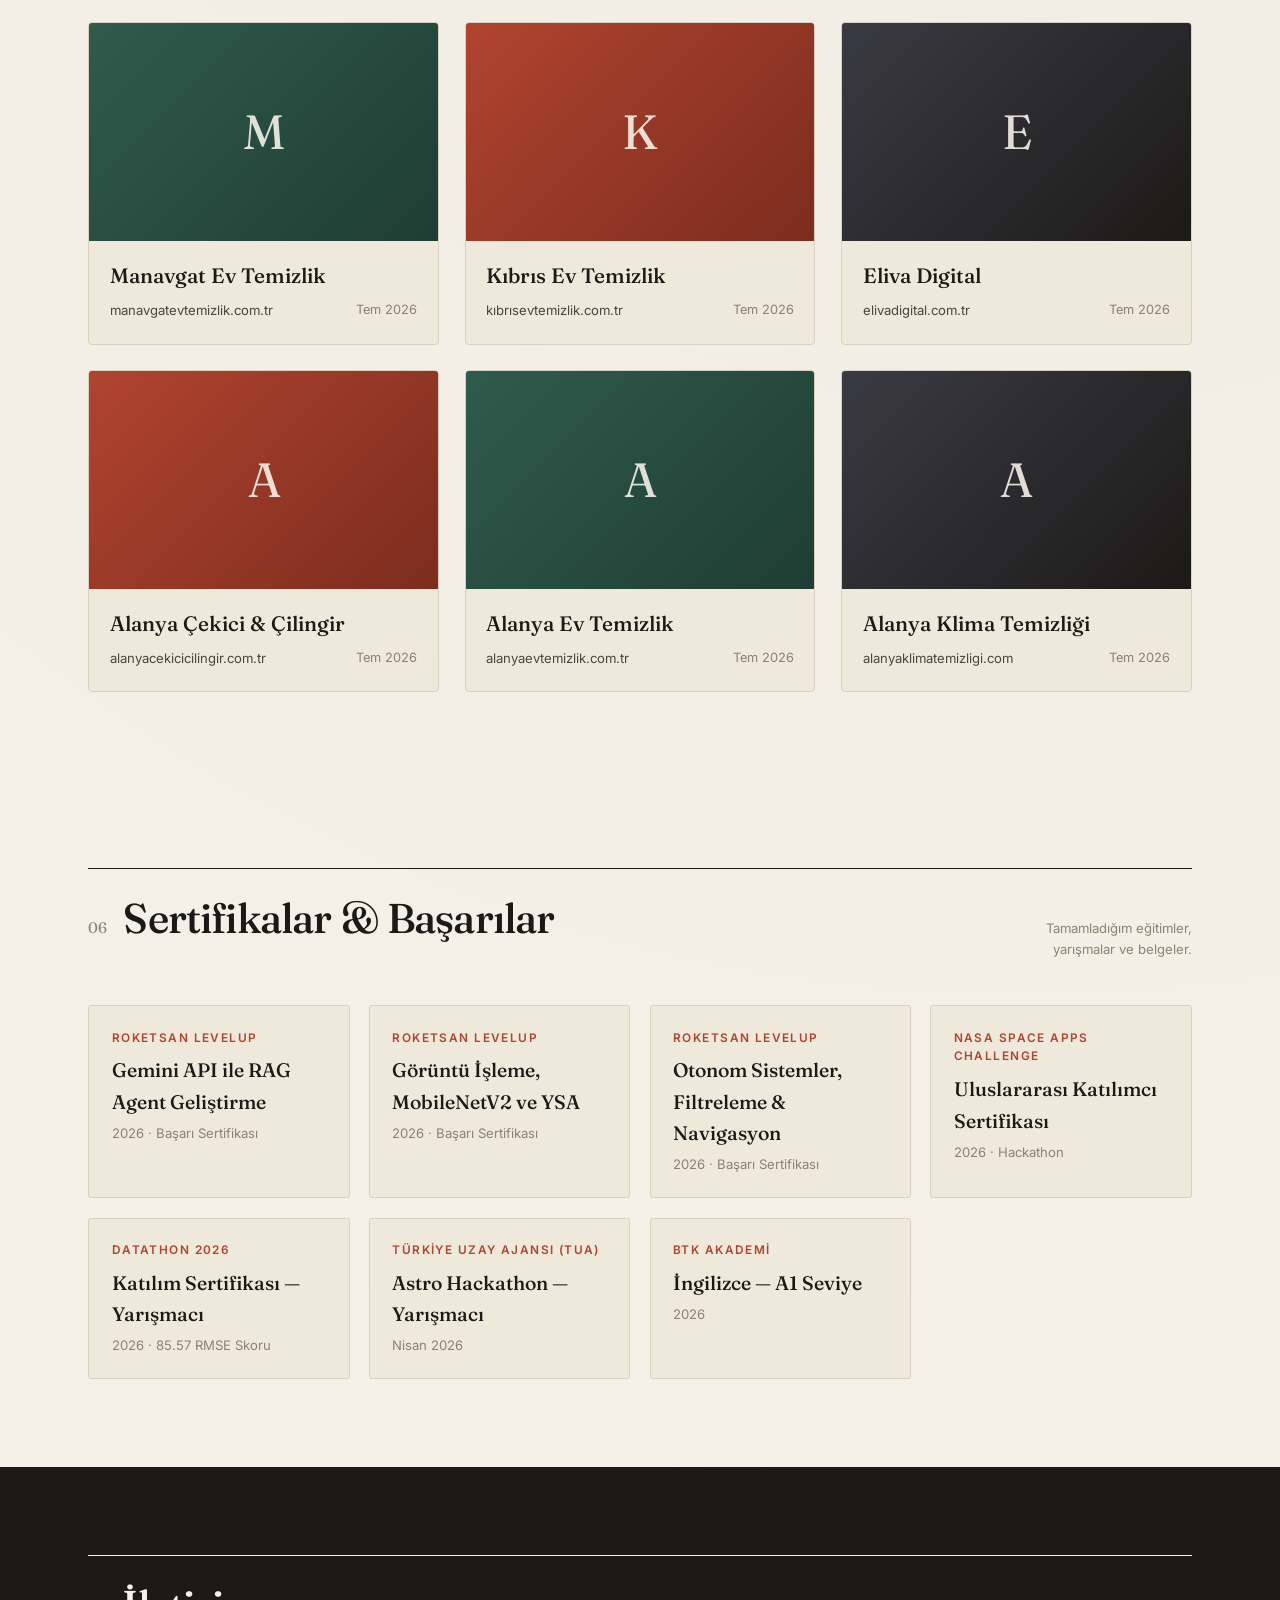
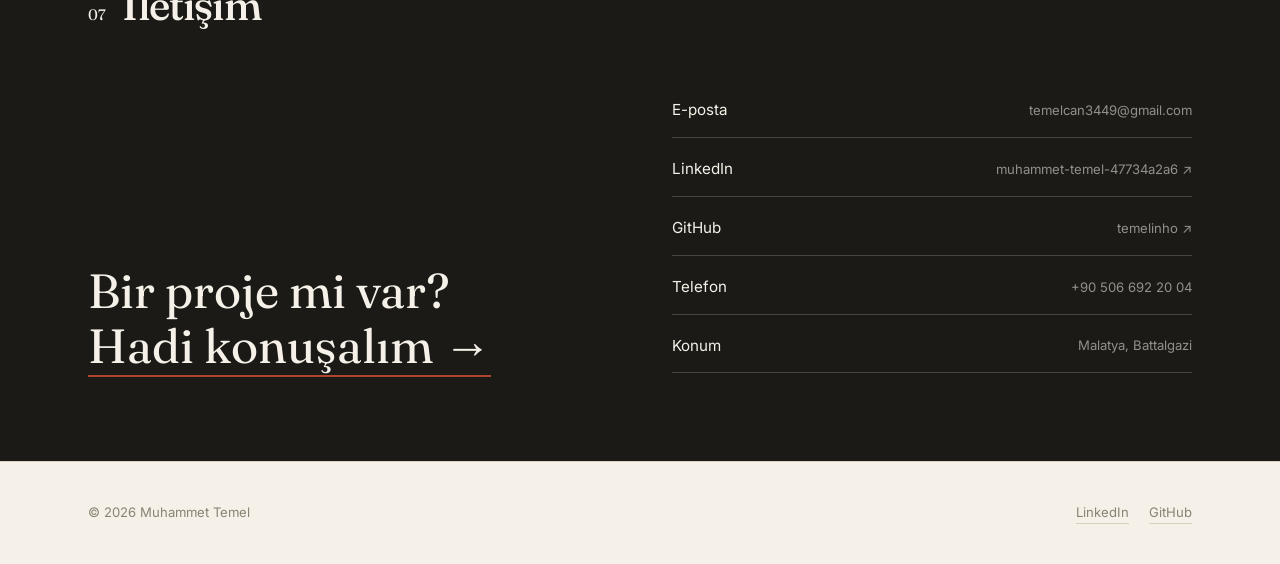
==== commit a0c775e9: "Yeni mobil oyunlar (Google Play), Roketsan ve NASA sertifikalari, LinkedIn profili eklendi" ====
--- a/index.html
+++ b/index.html
@@ -4,7 +4,7 @@
   <meta charset="UTF-8">
   <meta name="viewport" content="width=device-width, initial-scale=1.0">
   <title>Muhammet Temel — Portfolyo</title>
-  <meta name="description" content="Projeler, sertifikalar ve kişisel arşiv.">
+  <meta name="description" content="Yapay zeka, backend sistemleri, mobil oyunlar ve kişisel arşiv.">
   <link rel="stylesheet" href="style.css">
 </head>
 <body>
@@ -18,6 +18,7 @@
         <a href="#hakkimda">Hakkımda</a>
         <a href="#yetenekler">Yetenekler</a>
         <a href="#projeler">Projeler</a>
+        <a href="#oyunlar">Oyunlar</a>
         <a href="#isler">İşler</a>
         <a href="#sertifikalar">Sertifikalar</a>
         <a href="#iletisim">İletişim</a>
@@ -35,13 +36,14 @@
         <h1>Fikirleri <em>işleyen</em> ürünlere dönüştürüyorum.</h1>
         <p class="lede">
           Merhaba, ben Muhammet. İnönü Üniversitesi'nde Yazılım Mühendisliği
-          öğrencisiyim; web, backend sistemleri ve yapay zeka alanlarında
-          gerçek problemleri çözen projeler geliştiriyorum. Aşağıda işlerim,
+          öğrencisiyim; web, backend mimarileri, yapay zeka ve Google Play'de yayınlanan
+          mobil oyunlar geliştiriyorum. Aşağıda projelerim,
           boşluklarda ise kitaplarım ve filmlerim var.
         </p>
         <div class="hero-actions">
           <a href="#projeler" class="btn btn-primary">İşlere göz at →</a>
-          <a href="#iletisim" class="btn btn-ghost">İletişime geç</a>
+          <a href="#oyunlar" class="btn btn-ghost">🎮 Oyunları İncele</a>
+          <a href="https://www.linkedin.com/in/muhammet-temel-47734a2a6/" target="_blank" rel="noopener" class="btn btn-ghost">LinkedIn ↗</a>
         </div>
       </div>
     </section>
@@ -57,22 +59,22 @@
         <div class="about-grid">
           <div>
             <p><strong>Bir şeyler kurmayı seviyorum.</strong> Web geliştirme, backend
-              mimarileri ve yapay zeka alanlarında projeler geliştirerek pratik
-              deneyim kazandım. Python, Java ve PostgreSQL ile uygulamalar
-              geliştiriyor; veri işleme, makine öğrenmesi ve derin öğrenme üzerine
-              çalışıyorum.</p>
-            <p>Gündelik problemleri yapay zeka modelleriyle çözmek üzerine kendimi
-              sürekli geliştiriyorum. Takım çalışmasına uyumlu, problem çözmeye
-              odaklı ve yeni teknolojileri hızlı öğrenen bir geliştiriciyim.
-              Boş vaktimde kitap okuyor ve film izliyorum — hepsini
+              mimarileri, yapay zeka ve mobil oyun geliştirme alanlarında projeler
+              üretiyorum. Python, Java, modern web teknolojileri ve Android ekosistemiyle
+              uygulamalar geliştiriyor; veri işleme, makine öğrenmesi ve otonom sistemler
+              üzerine çalışıyorum.</p>
+            <p>Google Play Store'da aktif olarak canlıda olan mobil arcade oyunlarım
+              bulunuyor. Roketsan LevelUp ve NASA Space Apps gibi yarışma & workshop
+              süreçlerinde savunma sanayii, RAG ajanları, görüntü işleme ve uzay verisi
+              analitiği konularında deneyim kazandım.</p>
+            <p>Gündelik problemleri yapay zeka ve optimize yazılım mimarileriyle çözmeye
+              odaklıyım. Boş vaktimde kitap okuyor ve film izliyorum — hepsini
               <a href="arsiv.html" style="border-bottom:1px solid var(--accent)">Arşiv</a>
               sayfasında tutuyorum.</p>
-            <p>Büyük ölçekli yazılım projelerinde yer almayı hedefliyorum; yeni
-              fırsatlar ve iş birlikleri için her zaman açığım.</p>
           </div>
           <dl class="facts">
             <dt>Konum</dt><dd>Malatya, Battalgazi</dd>
-            <dt>Odak</dt><dd>Backend & Yapay Zeka</dd>
+            <dt>Odak</dt><dd>Backend, Yapay Zeka & Oyun</dd>
             <dt>Eğitim</dt><dd>İnönü Ü. — Yazılım Müh.</dd>
             <dt>Durum</dt><dd>Yeni fırsatlara açık</dd>
           </dl>
@@ -92,37 +94,37 @@
           <div class="skill-cat">
             <h3>Programlama</h3>
             <div class="chips">
-              <span class="chip">Java</span><span class="chip">Python</span><span class="chip">JavaScript</span>
+              <span class="chip">Java</span><span class="chip">Python</span><span class="chip">JavaScript</span><span class="chip">C# / C++</span>
             </div>
           </div>
           <div class="skill-cat">
             <h3>Backend & Web</h3>
             <div class="chips">
-              <span class="chip">Jakarta EE</span><span class="chip">Spring Boot</span><span class="chip">FastAPI</span><span class="chip">HTML5</span><span class="chip">CSS</span>
+              <span class="chip">FastAPI</span><span class="chip">Spring Boot</span><span class="chip">Jakarta EE</span><span class="chip">REST API</span><span class="chip">WebSocket</span><span class="chip">HTML5 & CSS3</span>
             </div>
           </div>
           <div class="skill-cat">
             <h3>Yapay Zeka & Veri</h3>
             <div class="chips">
-              <span class="chip">Yapay Sinir Ağları</span><span class="chip">Derin Öğrenme</span><span class="chip">Görüntü İşleme</span><span class="chip">TensorFlow</span><span class="chip">Scikit-learn</span><span class="chip">Pandas</span><span class="chip">NumPy</span>
+              <span class="chip">Gemini API & RAG</span><span class="chip">MobileNetV2</span><span class="chip">Bilgisayarla Görme</span><span class="chip">Derin Öğrenme</span><span class="chip">TensorFlow</span><span class="chip">Scikit-learn</span><span class="chip">Pandas & NumPy</span>
+            </div>
+          </div>
+          <div class="skill-cat">
+            <h3>Mobil & Oyun Geliştirme</h3>
+            <div class="chips">
+              <span class="chip">Google Play Store</span><span class="chip">Android Game Dev</span><span class="chip">Google AdMob</span><span class="chip">Google Play Games</span><span class="chip">Oyun Mekaniği</span>
             </div>
           </div>
           <div class="skill-cat">
             <h3>Veritabanı & Sistem</h3>
             <div class="chips">
-              <span class="chip">PostgreSQL</span><span class="chip">MongoDB</span><span class="chip">Sunucu Yönetimi</span><span class="chip">LAN</span>
-            </div>
-          </div>
-          <div class="skill-cat">
-            <h3>Araçlar & Teknolojiler</h3>
-            <div class="chips">
-              <span class="chip">Git</span><span class="chip">GitHub</span><span class="chip">Docker</span>
-            </div>
-          </div>
-          <div class="skill-cat">
-            <h3>Diğer</h3>
-            <div class="chips">
-              <span class="chip">Veri Yapıları</span><span class="chip">Ekip Çalışması</span><span class="chip">Problem Çözme</span>
+              <span class="chip">PostgreSQL</span><span class="chip">MongoDB</span><span class="chip">Docker</span><span class="chip">Git & GitHub</span><span class="chip">Sunucu Yönetimi</span>
+            </div>
+          </div>
+          <div class="skill-cat">
+            <h3>Otonom & Diğer</h3>
+            <div class="chips">
+              <span class="chip">Kalman Filtresi</span><span class="chip">Sensör Füzyonu</span><span class="chip">Veri Yapıları</span><span class="chip">Problem Çözme</span><span class="chip">Takım Çalışması</span>
             </div>
           </div>
         </div>
@@ -135,12 +137,24 @@
         <div class="section-head">
           <span class="num">03</span>
           <h2>Seçili Projeler</h2>
-          <span class="aside">Öncelik burada. En sevdiğim işlerden bir seçki.</span>
+          <span class="aside">Öncelik burada. Yapay zeka ve sistem projelerinden seçki.</span>
         </div>
         <div class="projects">
 
+          <a class="project" href="https://github.com/temelinho?tab=repositories&q=roketsan" target="_blank" rel="noopener">
+            <span class="p-num">/01</span>
+            <div class="p-body">
+              <h3>Roketsan LevelUp — Savunma & Yapay Zeka Atölyesi</h3>
+              <p>Roketsan LevelUp 3 günlük serisi kapsamında geliştirilen projeler: Gemini API ile doküman analizi ve RAG tabanlı akıllı asistan, MobileNetV2 & YSA mimarileri ile görüntü sınıflandırma ve Kalman filtresi / sensör füzyonu ile otonom navigasyon algoritmaları.</p>
+              <div class="p-tags">
+                <span class="tag">Gemini API</span><span class="tag">RAG</span><span class="tag">MobileNetV2</span><span class="tag">Computer Vision</span><span class="tag">Kalman Filter</span><span class="tag">Otonom</span>
+              </div>
+            </div>
+            <div class="p-meta">2026<br><span class="p-arrow">↗</span></div>
+          </a>
+
           <a class="project" href="#">
-            <span class="p-num">/01</span>
+            <span class="p-num">/02</span>
             <div class="p-body">
               <h3>Datathon 2026 — Öğrenci Başarı Tahmini</h3>
               <p>Tablo verileri ile Türkçe mentor yorumlarını birlikte işleyen hibrit
@@ -156,7 +170,7 @@
           </a>
 
           <a class="project" href="#">
-            <span class="p-num">/02</span>
+            <span class="p-num">/03</span>
             <div class="p-body">
               <h3>Afet ve Acil Durum İletişim Sistemi</h3>
               <p>Yapay zeka destekli, gerçek zamanlı acil durum yönetim platformu.
@@ -170,7 +184,7 @@
           </a>
 
           <a class="project" href="#">
-            <span class="p-num">/03</span>
+            <span class="p-num">/04</span>
             <div class="p-body">
               <h3>Bilgi Takas Sistemi</h3>
               <p>Öğrencilerin beceri paylaşıp ekip arkadaşı bulabildiği ve ortak
@@ -183,9 +197,8 @@
             <div class="p-meta">Eki 2025<br><span class="p-arrow">↗</span></div>
           </a>
 
-
           <a class="project" href="#">
-            <span class="p-num">/04</span>
+            <span class="p-num">/05</span>
             <div class="p-body">
               <h3>Akustik Olay Algılama ve Sınıflandırma</h3>
               <p>Mutfak güvenliği için pişirme süreçlerini gerçek zamanlı analiz eden
@@ -199,7 +212,7 @@
           </a>
 
           <a class="project" href="#">
-            <span class="p-num">/05</span>
+            <span class="p-num">/06</span>
             <div class="p-body">
               <h3>Pankreas Tümör Segmentasyonu ve Risk Analizi</h3>
               <p>Pankreas tümörleri ve damar yapılarının segmentasyonuyla cerrahi
@@ -216,11 +229,61 @@
       </div>
     </section>
 
+    <!-- Oyunlar (Google Play Store) -->
+    <section class="section" id="oyunlar">
+      <div class="wrap">
+        <div class="section-head">
+          <span class="num">04</span>
+          <h2>Oyunlar & Mobil Projeler</h2>
+          <span class="aside">Google Play Store üzerinde aktif yayında olan mobil oyunlarım.</span>
+        </div>
+        <div class="games-grid">
+
+          <article class="game-card">
+            <div class="game-header">
+              <div class="game-badge">Google Play · Canlıda</div>
+              <div class="game-icon-box">🎮</div>
+            </div>
+            <h3>Tiny Arcade — 3MB 13 Oyun</h3>
+            <p>Sadece 3 MB ultra hafif boyutuyla 13 farklı retro ve arcade oyununu tek bir pakette sunan mobil oyun. Google Play Games liderlik tablosu entegrasyonu, Google AdMob reklam mimarisi ve PRO abonelik sistemiyle baştan sona eksiksiz bir mobil deneyim.</p>
+            <div class="p-tags" style="margin-bottom: 1.2rem;">
+              <span class="tag">Google Play</span><span class="tag">Arcade</span><span class="tag">AdMob</span><span class="tag">Play Games</span><span class="tag">Mobile</span>
+            </div>
+            <div class="game-actions">
+              <span style="font-size: .82rem; color: var(--muted);">Boyut: ~3 MB</span>
+              <a href="https://play.google.com/store/apps/details?id=com.temel.tinyarcade" target="_blank" rel="noopener" class="play-btn">
+                Google Play'de Oyna ↗
+              </a>
+            </div>
+          </article>
+
+          <article class="game-card">
+            <div class="game-header">
+              <div class="game-badge">Google Play · Canlıda</div>
+              <div class="game-icon-box">🐟</div>
+            </div>
+            <h3>Blue's River: Swim & Grow (Upstream)</h3>
+            <p>Nehir akıntısında akıntıya karşı yüzerek engellerden ve tehlikelerden kaçtığınız, topladığınız kaynaklarla karakterinizi büyütüp hayatta kalmaya çalıştığınız refleks ve beceri odaklı 2D mobil arcade oyunu.</p>
+            <div class="p-tags" style="margin-bottom: 1.2rem;">
+              <span class="tag">Google Play</span><span class="tag">2D Arcade</span><span class="tag">Fizik & Hareket</span><span class="tag">Android</span>
+            </div>
+            <div class="game-actions">
+              <span style="font-size: .82rem; color: var(--muted);">Mobil Arcade</span>
+              <a href="https://play.google.com/store/apps/details?id=com.emircan.upstream" target="_blank" rel="noopener" class="play-btn">
+                Google Play'de Oyna ↗
+              </a>
+            </div>
+          </article>
+
+        </div>
+      </div>
+    </section>
+
     <!-- Müşteri Çalışmaları -->
     <section class="section" id="isler">
       <div class="wrap">
         <div class="section-head">
-          <span class="num">04</span>
+          <span class="num">05</span>
           <h2>Müşteri Çalışmaları</h2>
           <span class="aside">Freelance ve müşteriler için teslim ettiğim siteler.</span>
         </div>
@@ -300,15 +363,35 @@
     <section class="section" id="sertifikalar">
       <div class="wrap">
         <div class="section-head">
-          <span class="num">05</span>
-          <h2>Sertifikalar</h2>
-          <span class="aside">Tamamladığım eğitimler ve belgeler.</span>
+          <span class="num">06</span>
+          <h2>Sertifikalar & Başarılar</h2>
+          <span class="aside">Tamamladığım eğitimler, yarışmalar ve belgeler.</span>
         </div>
         <div class="cert-grid">
+          <div class="cert">
+            <div class="c-issuer">Roketsan LevelUp</div>
+            <h4>Gemini API ile RAG Agent Geliştirme</h4>
+            <div class="c-date">2026 · Başarı Sertifikası</div>
+          </div>
+          <div class="cert">
+            <div class="c-issuer">Roketsan LevelUp</div>
+            <h4>Görüntü İşleme, MobileNetV2 ve YSA</h4>
+            <div class="c-date">2026 · Başarı Sertifikası</div>
+          </div>
+          <div class="cert">
+            <div class="c-issuer">Roketsan LevelUp</div>
+            <h4>Otonom Sistemler, Filtreleme & Navigasyon</h4>
+            <div class="c-date">2026 · Başarı Sertifikası</div>
+          </div>
+          <div class="cert">
+            <div class="c-issuer">NASA Space Apps Challenge</div>
+            <h4>Uluslararası Katılımcı Sertifikası</h4>
+            <div class="c-date">2026 · Hackathon</div>
+          </div>
           <div class="cert">
             <div class="c-issuer">Datathon 2026</div>
             <h4>Katılım Sertifikası — Yarışmacı</h4>
-            <div class="c-date">2026</div>
+            <div class="c-date">2026 · 85.57 RMSE Skoru</div>
           </div>
           <div class="cert">
             <div class="c-issuer">Türkiye Uzay Ajansı (TUA)</div>
@@ -328,14 +411,15 @@
     <section class="section contact" id="iletisim">
       <div class="wrap">
         <div class="section-head">
-          <span class="num">06</span>
+          <span class="num">07</span>
           <h2>İletişim</h2>
         </div>
         <div class="contact-grid">
           <h3>Bir proje mi var?<br><a href="mailto:temelcan3449@gmail.com">Hadi konuşalım →</a></h3>
           <div class="contact-links">
             <a href="mailto:temelcan3449@gmail.com"><span>E-posta</span><span>temelcan3449@gmail.com</span></a>
-            <a href="https://github.com/temelinho" target="_blank" rel="noopener"><span>GitHub</span><span>temelinho</span></a>
+            <a href="https://www.linkedin.com/in/muhammet-temel-47734a2a6/" target="_blank" rel="noopener"><span>LinkedIn</span><span>muhammet-temel-47734a2a6 ↗</span></a>
+            <a href="https://github.com/temelinho" target="_blank" rel="noopener"><span>GitHub</span><span>temelinho ↗</span></a>
             <a href="tel:+905066922004"><span>Telefon</span><span>+90 506 692 20 04</span></a>
             <a href="#"><span>Konum</span><span>Malatya, Battalgazi</span></a>
           </div>
@@ -347,6 +431,10 @@
   <footer>
     <div class="wrap">
       <span>© 2026 Muhammet Temel</span>
+      <div style="display:flex; gap:1.2rem;">
+        <a href="https://www.linkedin.com/in/muhammet-temel-47734a2a6/" target="_blank" rel="noopener" style="border-bottom:1px solid var(--line)">LinkedIn</a>
+        <a href="https://github.com/temelinho" target="_blank" rel="noopener" style="border-bottom:1px solid var(--line)">GitHub</a>
+      </div>
     </div>
   </footer>
 
--- a/style.css
+++ b/style.css
@@ -203,6 +203,101 @@
 .project .p-arrow { font-size: 1.6rem; color: var(--accent); opacity: 0; transition: opacity .25s, transform .25s; }
 .project:hover .p-arrow { opacity: 1; transform: translateX(4px); }
 
+/* ---------- Oyunlar (Mobil & Google Play) ---------- */
+.games-grid {
+  display: grid;
+  grid-template-columns: repeat(auto-fit, minmax(320px, 1fr));
+  gap: 1.8rem;
+}
+.game-card {
+  display: flex;
+  flex-direction: column;
+  background: var(--paper-2);
+  border: 1px solid var(--line);
+  border-radius: 4px;
+  padding: 1.8rem;
+  position: relative;
+  transition: transform .2s ease, box-shadow .2s ease, border-color .2s ease;
+}
+.game-card:hover {
+  transform: translateY(-4px);
+  border-color: var(--accent);
+  box-shadow: 0 16px 36px -18px rgba(0,0,0,.35);
+}
+.game-header {
+  display: flex;
+  align-items: center;
+  justify-content: space-between;
+  margin-bottom: 1.1rem;
+}
+.game-badge {
+  display: inline-flex;
+  align-items: center;
+  gap: .4rem;
+  font-size: .72rem;
+  letter-spacing: .1em;
+  text-transform: uppercase;
+  font-weight: 600;
+  color: var(--accent-2);
+  background: rgba(47, 91, 76, 0.08);
+  padding: .3rem .65rem;
+  border-radius: 20px;
+  border: 1px solid rgba(47, 91, 76, 0.2);
+}
+.game-icon-box {
+  width: 52px;
+  height: 52px;
+  border-radius: 12px;
+  background: linear-gradient(135deg, var(--accent), #7c2c1e);
+  color: var(--paper);
+  display: grid;
+  place-items: center;
+  font-family: var(--serif);
+  font-size: 1.5rem;
+  font-weight: 600;
+  box-shadow: 0 4px 12px rgba(176, 68, 47, 0.25);
+}
+.game-card:nth-child(2) .game-icon-box {
+  background: linear-gradient(135deg, var(--accent-2), #1f3d33);
+  box-shadow: 0 4px 12px rgba(47, 91, 76, 0.25);
+}
+.game-card h3 {
+  font-family: var(--serif);
+  font-weight: 500;
+  font-size: 1.45rem;
+  line-height: 1.25;
+  margin-bottom: .6rem;
+}
+.game-card p {
+  color: var(--ink-soft);
+  font-size: .95rem;
+  line-height: 1.55;
+  flex-grow: 1;
+  margin-bottom: 1.2rem;
+}
+.game-actions {
+  display: flex;
+  align-items: center;
+  justify-content: space-between;
+  padding-top: 1rem;
+  border-top: 1px solid var(--line);
+  margin-top: auto;
+}
+.play-btn {
+  display: inline-flex;
+  align-items: center;
+  gap: .5rem;
+  font-size: .82rem;
+  font-weight: 600;
+  letter-spacing: .04em;
+  color: var(--accent);
+  transition: transform .15s ease, color .15s ease;
+}
+.play-btn:hover {
+  color: var(--ink);
+  transform: translateX(3px);
+}
+
 /* ---------- Yetenekler ---------- */
 .skills-grid { display: grid; grid-template-columns: repeat(auto-fill, minmax(280px, 1fr)); gap: 1.4rem; }
 .skill-cat { border-top: 2px solid var(--accent); padding-top: 1rem; }
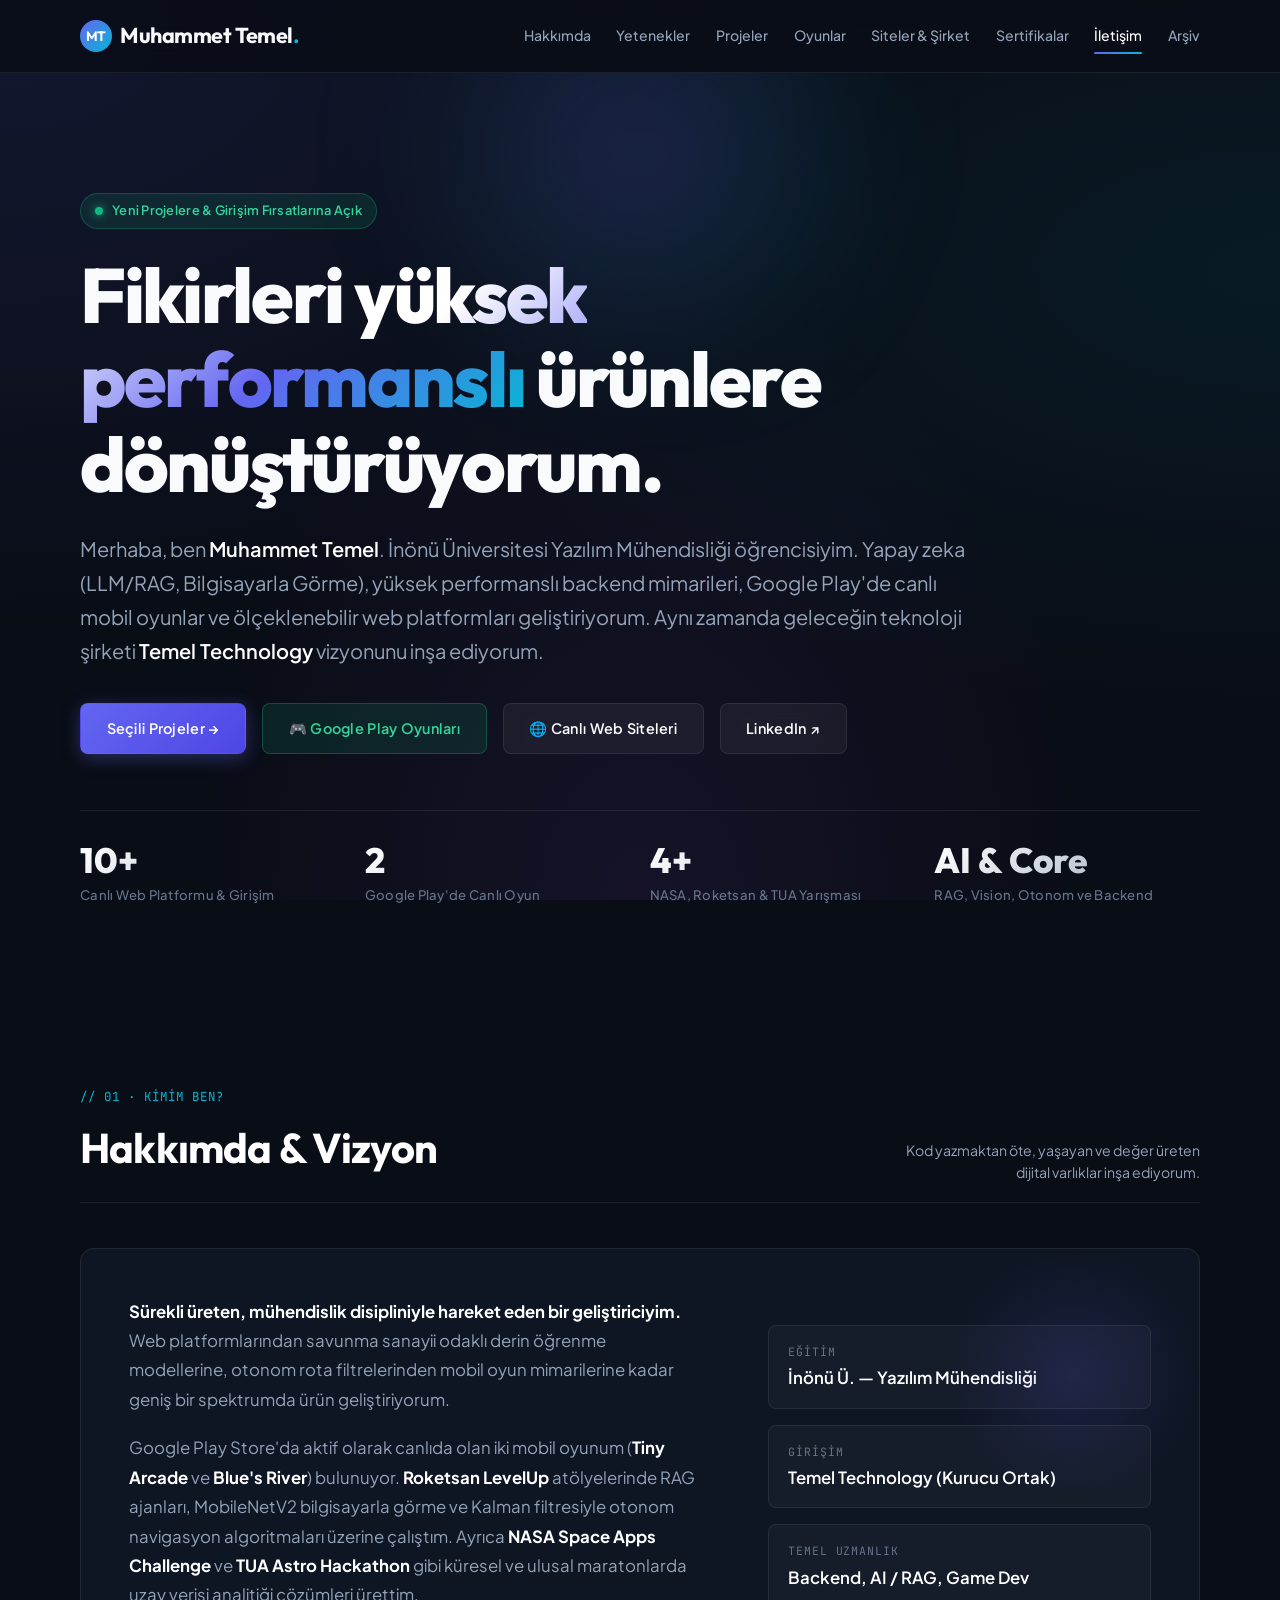
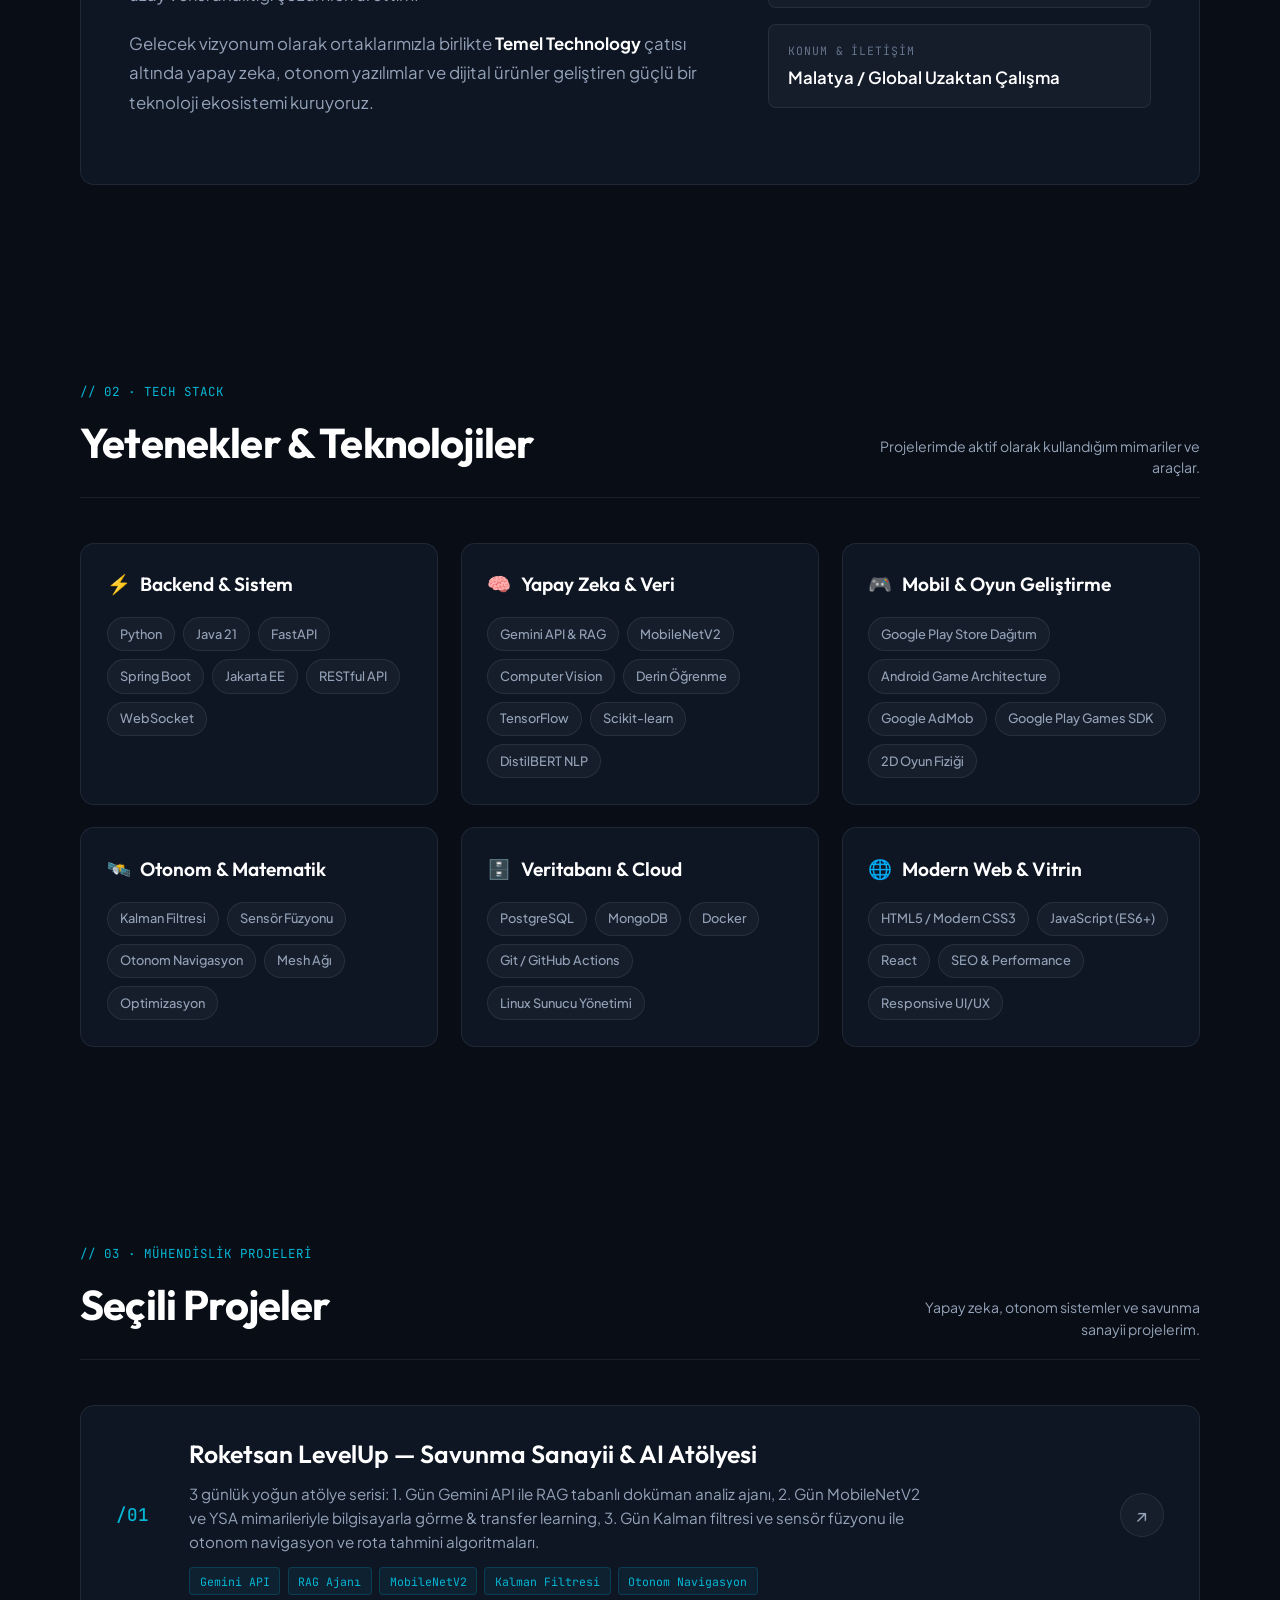
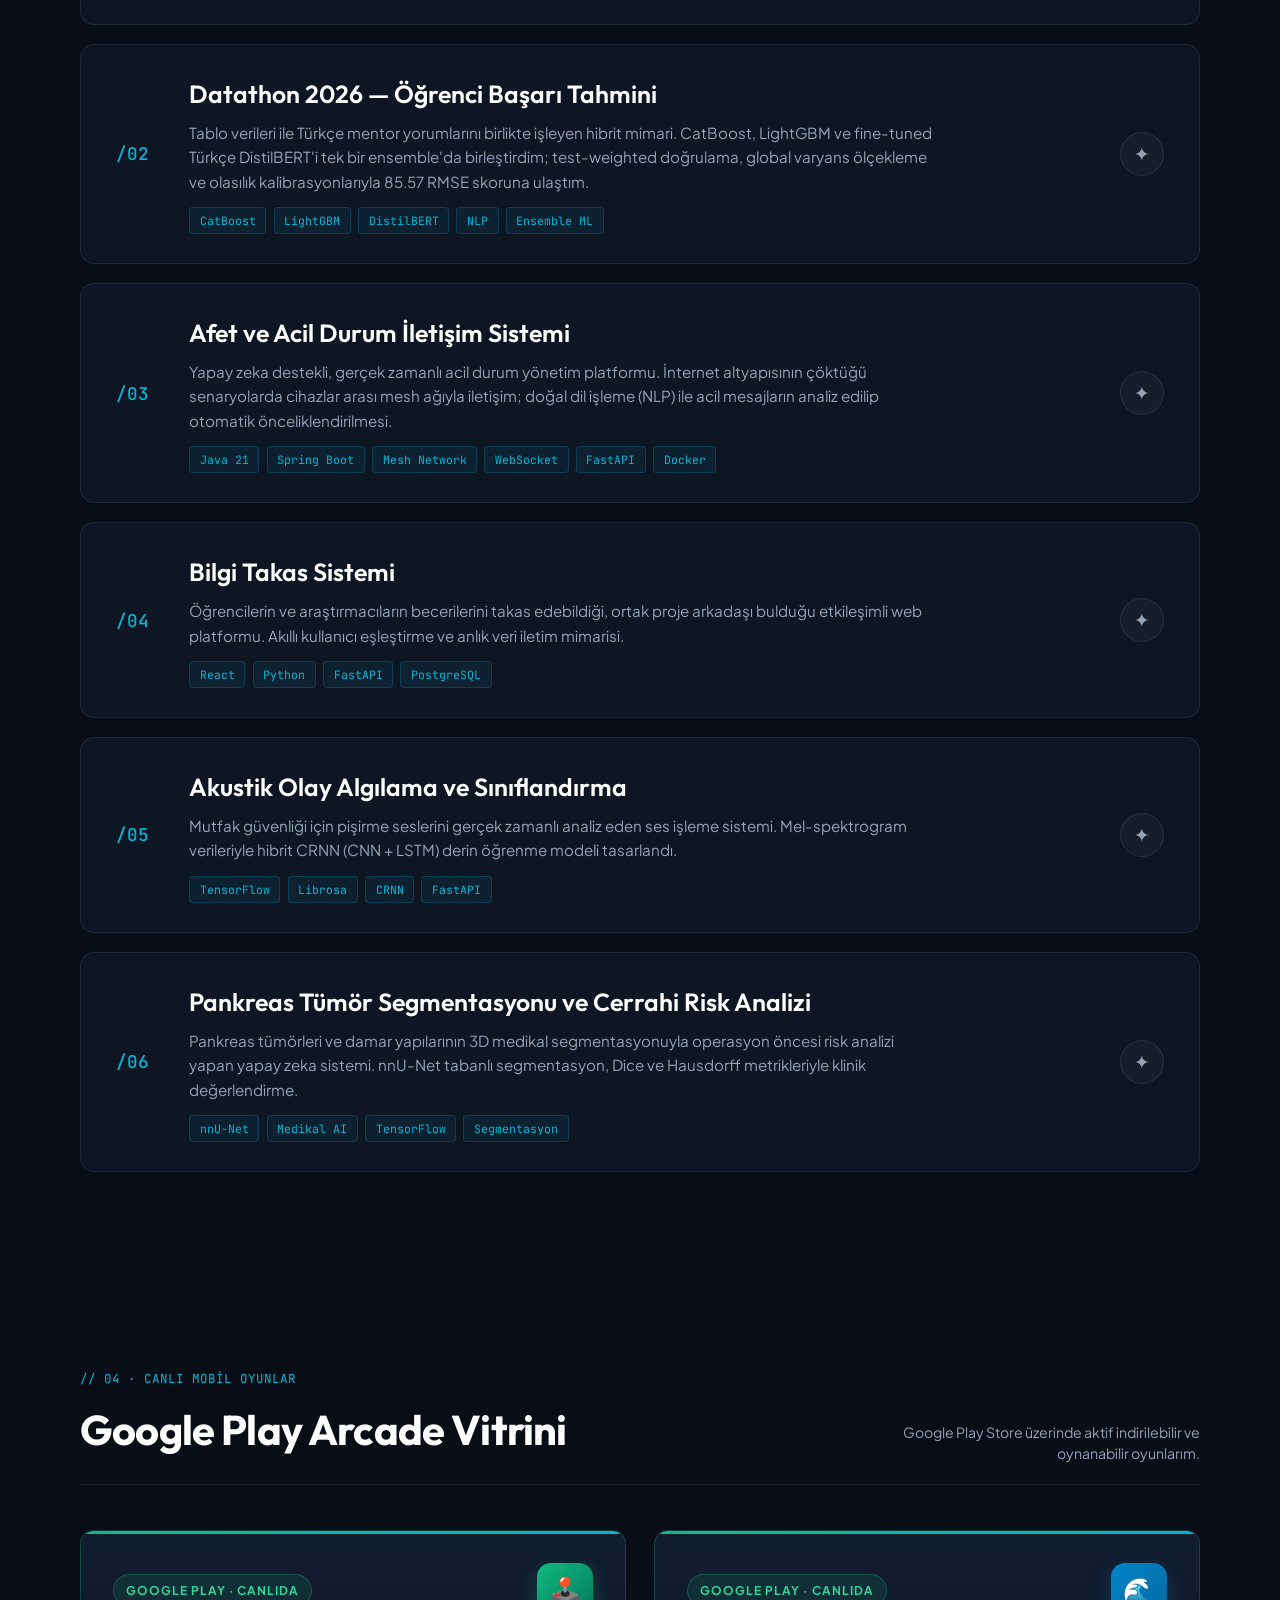
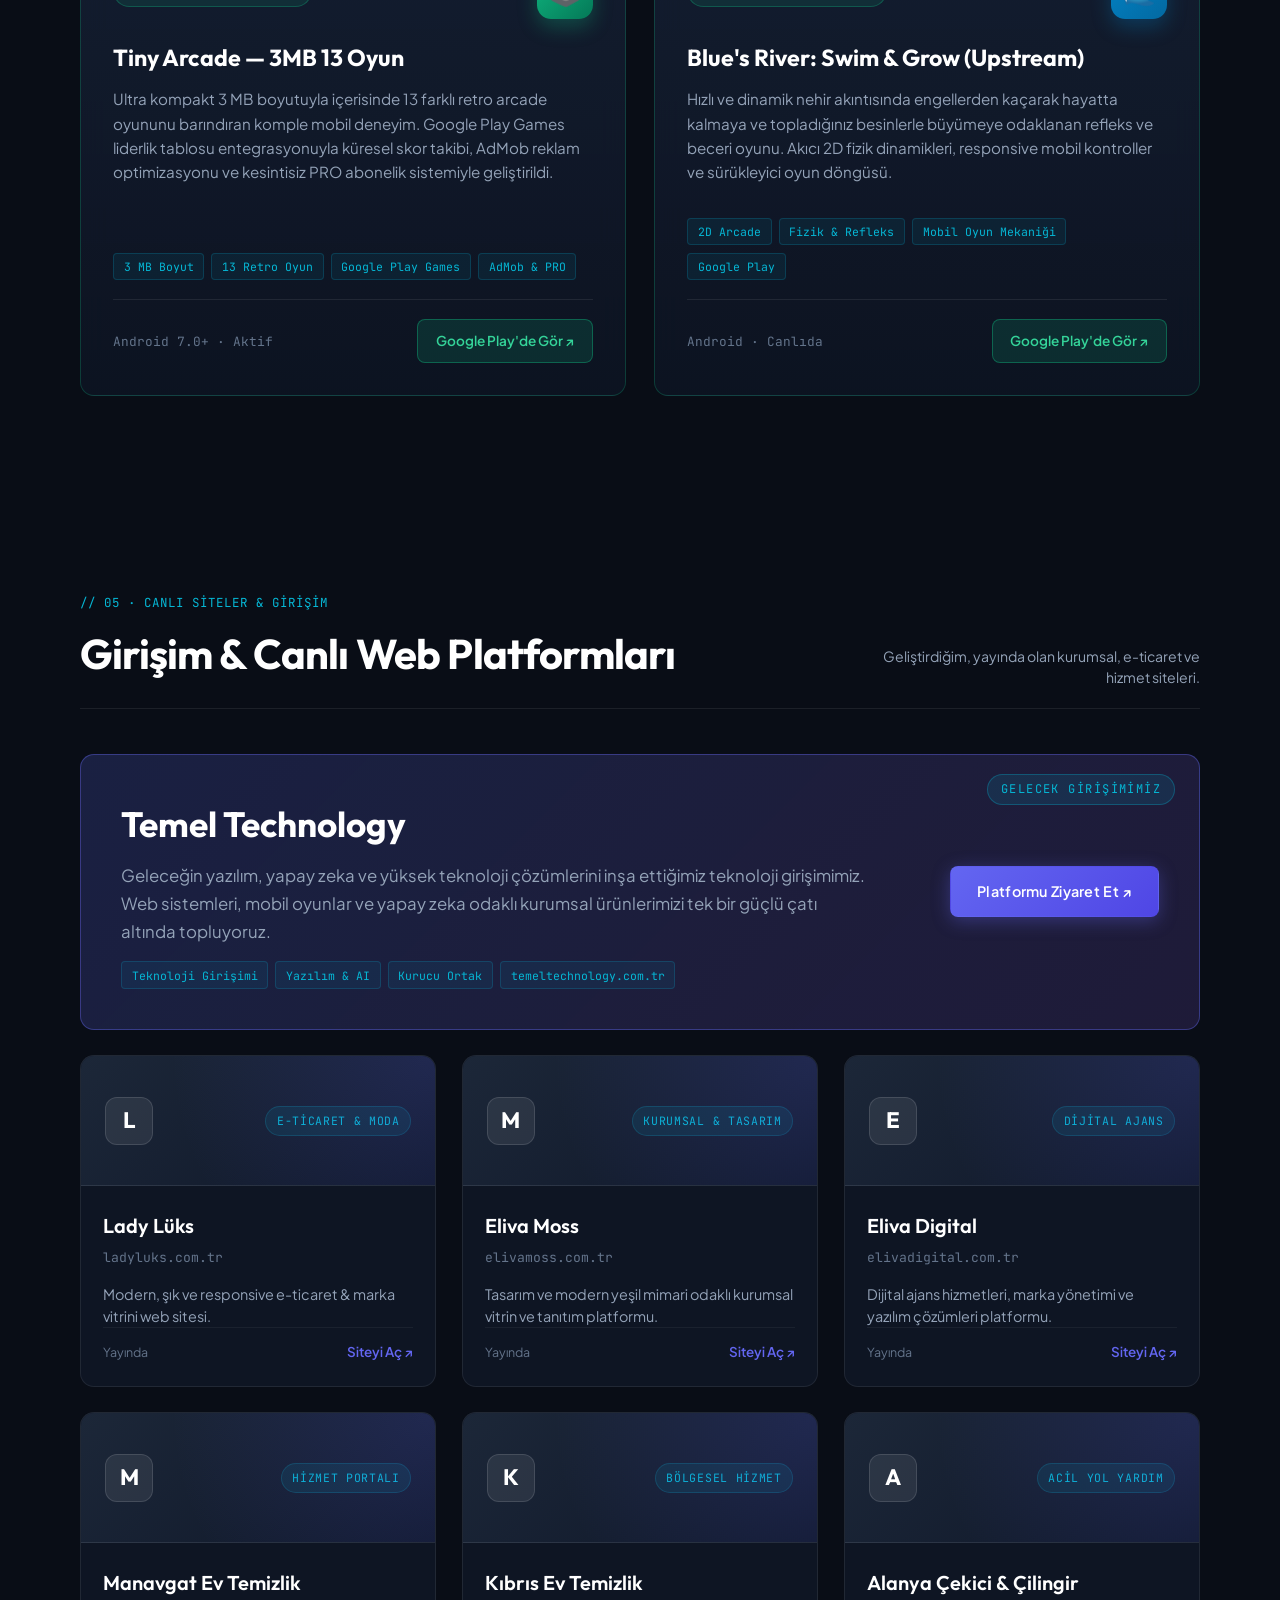
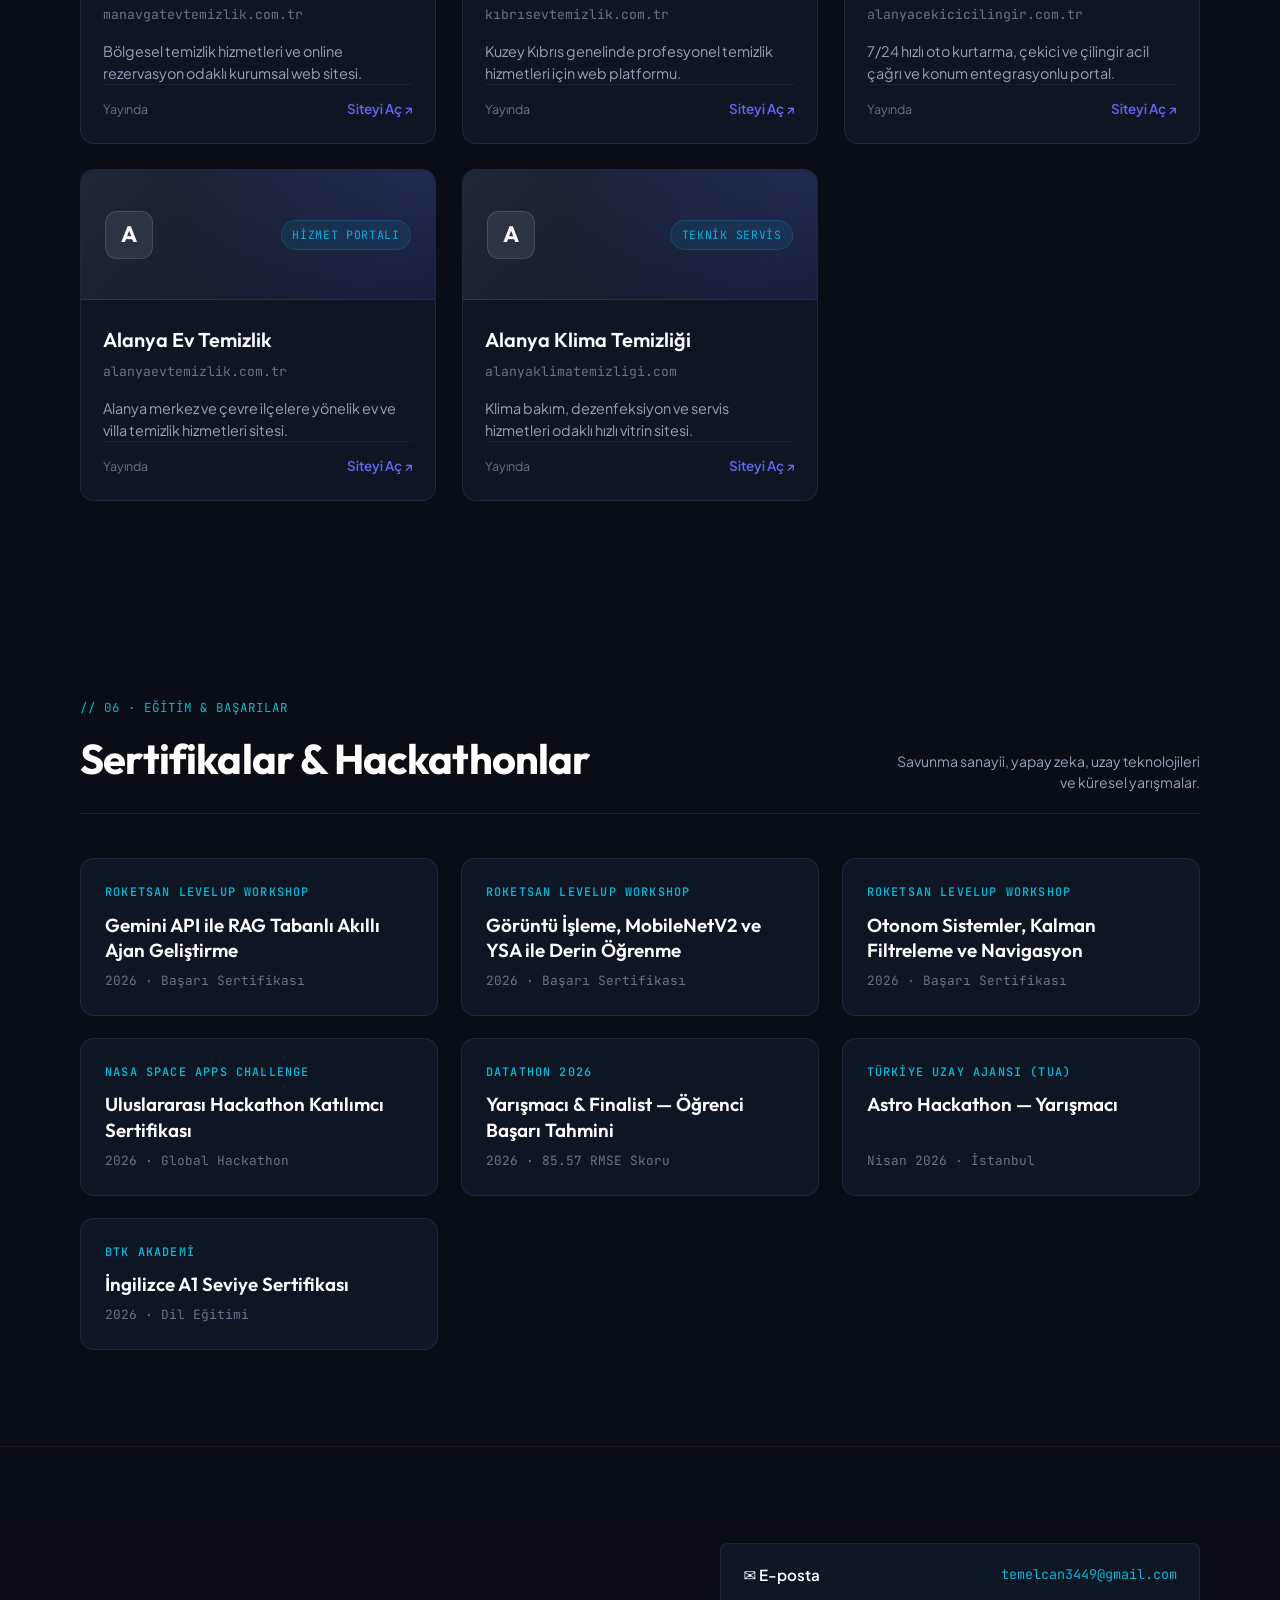
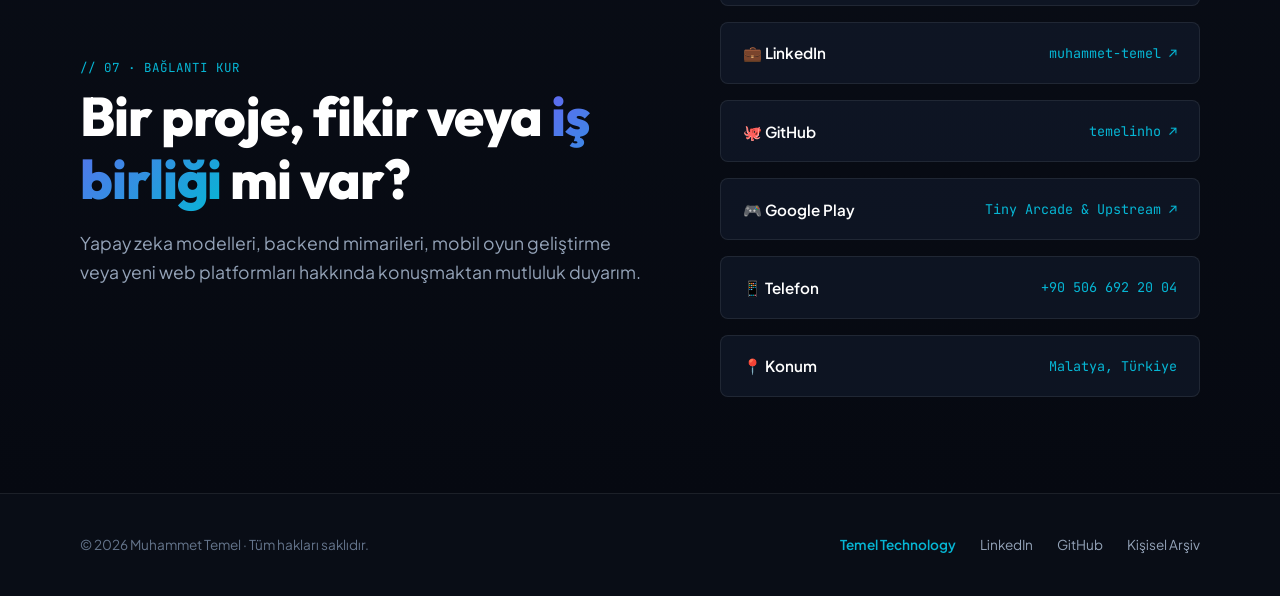
==== commit a0edf876: "Modern tasarim yenilemesi: Deep Obsidian tema, yeni siteler (ladyluks, elivamoss, temeltechnology) v" ====
--- a/index.html
+++ b/index.html
@@ -3,23 +3,26 @@
 <head>
   <meta charset="UTF-8">
   <meta name="viewport" content="width=device-width, initial-scale=1.0">
-  <title>Muhammet Temel — Portfolyo</title>
-  <meta name="description" content="Yapay zeka, backend sistemleri, mobil oyunlar ve kişisel arşiv.">
+  <title>Muhammet Temel — Yazılım Mühendisi & AI & Oyun Geliştirici</title>
+  <meta name="description" content="Muhammet Temel'in kişisel portfolyosu: Yapay zeka projeleri, Google Play mobil oyunları, canlı web siteleri ve sertifikalar.">
   <link rel="stylesheet" href="style.css">
 </head>
 <body>
 
-  <!-- Üst çubuk -->
+  <!-- Üst Gezinme Çubuğu -->
   <header class="topbar">
     <div class="wrap">
-      <a href="index.html" class="brand">Muhammet Temel<span class="dot">.</span></a>
-      <button class="menu-btn" aria-label="Menü" id="menuBtn">☰</button>
+      <a href="index.html" class="brand">
+        <span class="brand-avatar">MT</span>
+        <span>Muhammet Temel<span class="dot">.</span></span>
+      </a>
+      <button class="menu-btn" aria-label="Menü Aç/Kapat" id="menuBtn">☰</button>
       <nav class="nav" id="nav">
         <a href="#hakkimda">Hakkımda</a>
         <a href="#yetenekler">Yetenekler</a>
         <a href="#projeler">Projeler</a>
         <a href="#oyunlar">Oyunlar</a>
-        <a href="#isler">İşler</a>
+        <a href="#isler">Siteler & Şirket</a>
         <a href="#sertifikalar">Sertifikalar</a>
         <a href="#iletisim">İletişim</a>
         <a href="arsiv.html">Arşiv</a>
@@ -28,412 +31,652 @@
   </header>
 
   <main>
-    <!-- Hero -->
-    <section class="hero hero--image">
-      <div class="hero-bg" aria-hidden="true"></div>
-      <div class="wrap">
-        <p class="eyebrow">Portfolyo · 2026</p>
-        <h1>Fikirleri <em>işleyen</em> ürünlere dönüştürüyorum.</h1>
+    <!-- Hero Bölümü -->
+    <section class="hero">
+      <div class="hero-glow"></div>
+      <div class="wrap">
+        <div class="badge-status">
+          <span class="pulse-dot"></span>
+          <span>Yeni Projelere & Girişim Fırsatlarına Açık</span>
+        </div>
+        <h1>
+          Fikirleri <span class="gradient-text">yüksek performanslı</span> ürünlere dönüştürüyorum.
+        </h1>
         <p class="lede">
-          Merhaba, ben Muhammet. İnönü Üniversitesi'nde Yazılım Mühendisliği
-          öğrencisiyim; web, backend mimarileri, yapay zeka ve Google Play'de yayınlanan
-          mobil oyunlar geliştiriyorum. Aşağıda projelerim,
-          boşluklarda ise kitaplarım ve filmlerim var.
+          Merhaba, ben <strong>Muhammet Temel</strong>. İnönü Üniversitesi Yazılım Mühendisliği öğrencisiyim. 
+          Yapay zeka (LLM/RAG, Bilgisayarla Görme), yüksek performanslı backend mimarileri, 
+          Google Play'de canlı mobil oyunlar ve ölçeklenebilir web platformları geliştiriyorum. 
+          Aynı zamanda geleceğin teknoloji şirketi <strong>Temel Technology</strong> vizyonunu inşa ediyorum.
         </p>
+
         <div class="hero-actions">
-          <a href="#projeler" class="btn btn-primary">İşlere göz at →</a>
-          <a href="#oyunlar" class="btn btn-ghost">🎮 Oyunları İncele</a>
+          <a href="#projeler" class="btn btn-primary">Seçili Projeler →</a>
+          <a href="#oyunlar" class="btn btn-play">🎮 Google Play Oyunları</a>
+          <a href="#isler" class="btn btn-ghost">🌐 Canlı Web Siteleri</a>
           <a href="https://www.linkedin.com/in/muhammet-temel-47734a2a6/" target="_blank" rel="noopener" class="btn btn-ghost">LinkedIn ↗</a>
         </div>
-      </div>
-    </section>
-
-    <!-- Hakkımda -->
+
+        <!-- Hızlı İstatistikler -->
+        <div class="hero-stats">
+          <div class="stat-item">
+            <span class="stat-num">10+</span>
+            <span class="stat-label">Canlı Web Platformu & Girişim</span>
+          </div>
+          <div class="stat-item">
+            <span class="stat-num">2</span>
+            <span class="stat-label">Google Play'de Canlı Oyun</span>
+          </div>
+          <div class="stat-item">
+            <span class="stat-num">4+</span>
+            <span class="stat-label">NASA, Roketsan & TUA Yarışması</span>
+          </div>
+          <div class="stat-item">
+            <span class="stat-num">AI & Core</span>
+            <span class="stat-label">RAG, Vision, Otonom ve Backend</span>
+          </div>
+        </div>
+      </div>
+    </section>
+
+    <!-- 01 Hakkımda -->
     <section class="section" id="hakkimda">
       <div class="wrap">
         <div class="section-head">
-          <span class="num">01</span>
-          <h2>Hakkımda</h2>
-          <span class="aside">Kısa bir tanışma ve şu anda üzerinde çalıştıklarım.</span>
-        </div>
-        <div class="about-grid">
           <div>
-            <p><strong>Bir şeyler kurmayı seviyorum.</strong> Web geliştirme, backend
-              mimarileri, yapay zeka ve mobil oyun geliştirme alanlarında projeler
-              üretiyorum. Python, Java, modern web teknolojileri ve Android ekosistemiyle
-              uygulamalar geliştiriyor; veri işleme, makine öğrenmesi ve otonom sistemler
-              üzerine çalışıyorum.</p>
-            <p>Google Play Store'da aktif olarak canlıda olan mobil arcade oyunlarım
-              bulunuyor. Roketsan LevelUp ve NASA Space Apps gibi yarışma & workshop
-              süreçlerinde savunma sanayii, RAG ajanları, görüntü işleme ve uzay verisi
-              analitiği konularında deneyim kazandım.</p>
-            <p>Gündelik problemleri yapay zeka ve optimize yazılım mimarileriyle çözmeye
-              odaklıyım. Boş vaktimde kitap okuyor ve film izliyorum — hepsini
-              <a href="arsiv.html" style="border-bottom:1px solid var(--accent)">Arşiv</a>
-              sayfasında tutuyorum.</p>
-          </div>
-          <dl class="facts">
-            <dt>Konum</dt><dd>Malatya, Battalgazi</dd>
-            <dt>Odak</dt><dd>Backend, Yapay Zeka & Oyun</dd>
-            <dt>Eğitim</dt><dd>İnönü Ü. — Yazılım Müh.</dd>
-            <dt>Durum</dt><dd>Yeni fırsatlara açık</dd>
-          </dl>
-        </div>
-      </div>
-    </section>
-
-    <!-- Yetenekler -->
+            <span class="section-tag">// 01 · Kimim Ben?</span>
+            <h2>Hakkımda & Vizyon</h2>
+          </div>
+          <span class="aside">Kod yazmaktan öte, yaşayan ve değer üreten dijital varlıklar inşa ediyorum.</span>
+        </div>
+
+        <div class="about-card">
+          <div class="about-text">
+            <p>
+              <strong>Sürekli üreten, mühendislik disipliniyle hareket eden bir geliştiriciyim.</strong> 
+              Web platformlarından savunma sanayii odaklı derin öğrenme modellerine, otonom rota filtrelerinden mobil oyun mimarilerine kadar geniş bir spektrumda ürün geliştiriyorum.
+            </p>
+            <p>
+              Google Play Store'da aktif olarak canlıda olan iki mobil oyunum (<strong>Tiny Arcade</strong> ve <strong>Blue's River</strong>) bulunuyor. 
+              <strong>Roketsan LevelUp</strong> atölyelerinde RAG ajanları, MobileNetV2 bilgisayarla görme ve Kalman filtresiyle otonom navigasyon algoritmaları üzerine çalıştım. 
+              Ayrıca <strong>NASA Space Apps Challenge</strong> ve <strong>TUA Astro Hackathon</strong> gibi küresel ve ulusal maratonlarda uzay verisi analitiği çözümleri ürettim.
+            </p>
+            <p>
+              Gelecek vizyonum olarak ortaklarımızla birlikte <strong>Temel Technology</strong> çatısı altında yapay zeka, otonom yazılımlar ve dijital ürünler geliştiren güçlü bir teknoloji ekosistemi kuruyoruz.
+            </p>
+          </div>
+          <div class="facts-list">
+            <div class="fact-box">
+              <div class="f-label">Eğitim</div>
+              <div class="f-val">İnönü Ü. — Yazılım Mühendisliği</div>
+            </div>
+            <div class="fact-box">
+              <div class="f-label">Girişim</div>
+              <div class="f-val">Temel Technology (Kurucu Ortak)</div>
+            </div>
+            <div class="fact-box">
+              <div class="f-label">Temel Uzmanlık</div>
+              <div class="f-val">Backend, AI / RAG, Game Dev</div>
+            </div>
+            <div class="fact-box">
+              <div class="f-label">Konum & İletişim</div>
+              <div class="f-val">Malatya / Global Uzaktan Çalışma</div>
+            </div>
+          </div>
+        </div>
+      </div>
+    </section>
+
+    <!-- 02 Yetenekler -->
     <section class="section" id="yetenekler">
       <div class="wrap">
         <div class="section-head">
-          <span class="num">02</span>
-          <h2>Yetenekler</h2>
-          <span class="aside">Kullandığım diller, teknolojiler ve araçlar.</span>
-        </div>
+          <div>
+            <span class="section-tag">// 02 · Tech Stack</span>
+            <h2>Yetenekler & Teknolojiler</h2>
+          </div>
+          <span class="aside">Projelerimde aktif olarak kullandığım mimariler ve araçlar.</span>
+        </div>
+
         <div class="skills-grid">
-          <div class="skill-cat">
-            <h3>Programlama</h3>
+          <div class="skill-card">
+            <h3><span class="skill-icon">⚡</span> Backend & Sistem</h3>
             <div class="chips">
-              <span class="chip">Java</span><span class="chip">Python</span><span class="chip">JavaScript</span><span class="chip">C# / C++</span>
-            </div>
-          </div>
-          <div class="skill-cat">
-            <h3>Backend & Web</h3>
+              <span class="chip">Python</span>
+              <span class="chip">Java 21</span>
+              <span class="chip">FastAPI</span>
+              <span class="chip">Spring Boot</span>
+              <span class="chip">Jakarta EE</span>
+              <span class="chip">RESTful API</span>
+              <span class="chip">WebSocket</span>
+            </div>
+          </div>
+
+          <div class="skill-card">
+            <h3><span class="skill-icon">🧠</span> Yapay Zeka & Veri</h3>
             <div class="chips">
-              <span class="chip">FastAPI</span><span class="chip">Spring Boot</span><span class="chip">Jakarta EE</span><span class="chip">REST API</span><span class="chip">WebSocket</span><span class="chip">HTML5 & CSS3</span>
-            </div>
-          </div>
-          <div class="skill-cat">
-            <h3>Yapay Zeka & Veri</h3>
+              <span class="chip">Gemini API & RAG</span>
+              <span class="chip">MobileNetV2</span>
+              <span class="chip">Computer Vision</span>
+              <span class="chip">Derin Öğrenme</span>
+              <span class="chip">TensorFlow</span>
+              <span class="chip">Scikit-learn</span>
+              <span class="chip">DistilBERT NLP</span>
+            </div>
+          </div>
+
+          <div class="skill-card">
+            <h3><span class="skill-icon">🎮</span> Mobil & Oyun Geliştirme</h3>
             <div class="chips">
-              <span class="chip">Gemini API & RAG</span><span class="chip">MobileNetV2</span><span class="chip">Bilgisayarla Görme</span><span class="chip">Derin Öğrenme</span><span class="chip">TensorFlow</span><span class="chip">Scikit-learn</span><span class="chip">Pandas & NumPy</span>
-            </div>
-          </div>
-          <div class="skill-cat">
-            <h3>Mobil & Oyun Geliştirme</h3>
+              <span class="chip">Google Play Store Dağıtım</span>
+              <span class="chip">Android Game Architecture</span>
+              <span class="chip">Google AdMob</span>
+              <span class="chip">Google Play Games SDK</span>
+              <span class="chip">2D Oyun Fiziği</span>
+            </div>
+          </div>
+
+          <div class="skill-card">
+            <h3><span class="skill-icon">🛰️</span> Otonom & Matematik</h3>
             <div class="chips">
-              <span class="chip">Google Play Store</span><span class="chip">Android Game Dev</span><span class="chip">Google AdMob</span><span class="chip">Google Play Games</span><span class="chip">Oyun Mekaniği</span>
-            </div>
-          </div>
-          <div class="skill-cat">
-            <h3>Veritabanı & Sistem</h3>
+              <span class="chip">Kalman Filtresi</span>
+              <span class="chip">Sensör Füzyonu</span>
+              <span class="chip">Otonom Navigasyon</span>
+              <span class="chip">Mesh Ağı</span>
+              <span class="chip">Optimizasyon</span>
+            </div>
+          </div>
+
+          <div class="skill-card">
+            <h3><span class="skill-icon">🗄️</span> Veritabanı & Cloud</h3>
             <div class="chips">
-              <span class="chip">PostgreSQL</span><span class="chip">MongoDB</span><span class="chip">Docker</span><span class="chip">Git & GitHub</span><span class="chip">Sunucu Yönetimi</span>
-            </div>
-          </div>
-          <div class="skill-cat">
-            <h3>Otonom & Diğer</h3>
+              <span class="chip">PostgreSQL</span>
+              <span class="chip">MongoDB</span>
+              <span class="chip">Docker</span>
+              <span class="chip">Git / GitHub Actions</span>
+              <span class="chip">Linux Sunucu Yönetimi</span>
+            </div>
+          </div>
+
+          <div class="skill-card">
+            <h3><span class="skill-icon">🌐</span> Modern Web & Vitrin</h3>
             <div class="chips">
-              <span class="chip">Kalman Filtresi</span><span class="chip">Sensör Füzyonu</span><span class="chip">Veri Yapıları</span><span class="chip">Problem Çözme</span><span class="chip">Takım Çalışması</span>
-            </div>
-          </div>
-        </div>
-      </div>
-    </section>
-
-    <!-- Projeler -->
+              <span class="chip">HTML5 / Modern CSS3</span>
+              <span class="chip">JavaScript (ES6+)</span>
+              <span class="chip">React</span>
+              <span class="chip">SEO & Performance</span>
+              <span class="chip">Responsive UI/UX</span>
+            </div>
+          </div>
+        </div>
+      </div>
+    </section>
+
+    <!-- 03 Seçili Projeler -->
     <section class="section" id="projeler">
       <div class="wrap">
         <div class="section-head">
-          <span class="num">03</span>
-          <h2>Seçili Projeler</h2>
-          <span class="aside">Öncelik burada. Yapay zeka ve sistem projelerinden seçki.</span>
-        </div>
+          <div>
+            <span class="section-tag">// 03 · Mühendislik Projeleri</span>
+            <h2>Seçili Projeler</h2>
+          </div>
+          <span class="aside">Yapay zeka, otonom sistemler ve savunma sanayii projelerim.</span>
+        </div>
+
         <div class="projects">
-
-          <a class="project" href="https://github.com/temelinho?tab=repositories&q=roketsan" target="_blank" rel="noopener">
-            <span class="p-num">/01</span>
-            <div class="p-body">
-              <h3>Roketsan LevelUp — Savunma & Yapay Zeka Atölyesi</h3>
-              <p>Roketsan LevelUp 3 günlük serisi kapsamında geliştirilen projeler: Gemini API ile doküman analizi ve RAG tabanlı akıllı asistan, MobileNetV2 & YSA mimarileri ile görüntü sınıflandırma ve Kalman filtresi / sensör füzyonu ile otonom navigasyon algoritmaları.</p>
+          <!-- Roketsan -->
+          <a class="project-card" href="https://github.com/temelinho?tab=repositories&q=roketsan" target="_blank" rel="noopener">
+            <span class="p-index">/01</span>
+            <div class="p-content">
+              <h3>Roketsan LevelUp — Savunma Sanayii & AI Atölyesi</h3>
+              <p>3 günlük yoğun atölye serisi: 1. Gün Gemini API ile RAG tabanlı doküman analiz ajanı, 2. Gün MobileNetV2 ve YSA mimarileriyle bilgisayarla görme & transfer learning, 3. Gün Kalman filtresi ve sensör füzyonu ile otonom navigasyon ve rota tahmini algoritmaları.</p>
               <div class="p-tags">
-                <span class="tag">Gemini API</span><span class="tag">RAG</span><span class="tag">MobileNetV2</span><span class="tag">Computer Vision</span><span class="tag">Kalman Filter</span><span class="tag">Otonom</span>
-              </div>
-            </div>
-            <div class="p-meta">2026<br><span class="p-arrow">↗</span></div>
+                <span class="tag">Gemini API</span>
+                <span class="tag">RAG Ajanı</span>
+                <span class="tag">MobileNetV2</span>
+                <span class="tag">Kalman Filtresi</span>
+                <span class="tag">Otonom Navigasyon</span>
+              </div>
+            </div>
+            <div class="p-action">↗</div>
           </a>
 
-          <a class="project" href="#">
-            <span class="p-num">/02</span>
-            <div class="p-body">
+          <!-- Datathon 2026 -->
+          <div class="project-card">
+            <span class="p-index">/02</span>
+            <div class="p-content">
               <h3>Datathon 2026 — Öğrenci Başarı Tahmini</h3>
-              <p>Tablo verileri ile Türkçe mentor yorumlarını birlikte işleyen hibrit
-                mimari. CatBoost, LightGBM ve fine-tuned Türkçe DistilBERT'i tek bir
-                ensemble'da birleştirdim; test-weighted doğrulama, global varyans
-                ölçekleme ve olasılık tabanlı kalibrasyonlarla public liderlik
-                tablosunda 85.57 RMSE skoruna ulaştım.</p>
+              <p>Tablo verileri ile Türkçe mentor yorumlarını birlikte işleyen hibrit mimari. CatBoost, LightGBM ve fine-tuned Türkçe DistilBERT'i tek bir ensemble'da birleştirdim; test-weighted doğrulama, global varyans ölçekleme ve olasılık kalibrasyonlarıyla 85.57 RMSE skoruna ulaştım.</p>
               <div class="p-tags">
-                <span class="tag">CatBoost</span><span class="tag">LightGBM</span><span class="tag">DistilBERT</span><span class="tag">NLP</span><span class="tag">Ensemble</span>
-              </div>
-            </div>
-            <div class="p-meta">2026<br><span class="p-arrow">↗</span></div>
-          </a>
-
-          <a class="project" href="#">
-            <span class="p-num">/03</span>
-            <div class="p-body">
+                <span class="tag">CatBoost</span>
+                <span class="tag">LightGBM</span>
+                <span class="tag">DistilBERT</span>
+                <span class="tag">NLP</span>
+                <span class="tag">Ensemble ML</span>
+              </div>
+            </div>
+            <div class="p-action">✦</div>
+          </div>
+
+          <!-- Afet & Acil Durum -->
+          <div class="project-card">
+            <span class="p-index">/03</span>
+            <div class="p-content">
               <h3>Afet ve Acil Durum İletişim Sistemi</h3>
-              <p>Yapay zeka destekli, gerçek zamanlı acil durum yönetim platformu.
-                İnternet altyapısı olmadan cihazlar arası mesh ağıyla iletişim; NLP
-                ile acil mesajların analiz edilip önceliklendirilmesi.</p>
+              <p>Yapay zeka destekli, gerçek zamanlı acil durum yönetim platformu. İnternet altyapısının çöktüğü senaryolarda cihazlar arası mesh ağıyla iletişim; doğal dil işleme (NLP) ile acil mesajların analiz edilip otomatik önceliklendirilmesi.</p>
               <div class="p-tags">
-                <span class="tag">Java 21</span><span class="tag">Spring Boot</span><span class="tag">WebSocket</span><span class="tag">FastAPI</span><span class="tag">Docker</span>
-              </div>
-            </div>
-            <div class="p-meta">Oca 2026<br><span class="p-arrow">↗</span></div>
-          </a>
-
-          <a class="project" href="#">
-            <span class="p-num">/04</span>
-            <div class="p-body">
+                <span class="tag">Java 21</span>
+                <span class="tag">Spring Boot</span>
+                <span class="tag">Mesh Network</span>
+                <span class="tag">WebSocket</span>
+                <span class="tag">FastAPI</span>
+                <span class="tag">Docker</span>
+              </div>
+            </div>
+            <div class="p-action">✦</div>
+          </div>
+
+          <!-- Bilgi Takas -->
+          <div class="project-card">
+            <span class="p-index">/04</span>
+            <div class="p-content">
               <h3>Bilgi Takas Sistemi</h3>
-              <p>Öğrencilerin beceri paylaşıp ekip arkadaşı bulabildiği ve ortak
-                projeler oluşturabildiği web platformu. Kullanıcı eşleştirme ve
-                gerçek zamanlı veri iletişimi.</p>
+              <p>Öğrencilerin ve araştırmacıların becerilerini takas edebildiği, ortak proje arkadaşı bulduğu etkileşimli web platformu. Akıllı kullanıcı eşleştirme ve anlık veri iletim mimarisi.</p>
               <div class="p-tags">
-                <span class="tag">React</span><span class="tag">Python</span><span class="tag">FastAPI</span><span class="tag">PostgreSQL</span>
-              </div>
-            </div>
-            <div class="p-meta">Eki 2025<br><span class="p-arrow">↗</span></div>
-          </a>
-
-          <a class="project" href="#">
-            <span class="p-num">/05</span>
-            <div class="p-body">
+                <span class="tag">React</span>
+                <span class="tag">Python</span>
+                <span class="tag">FastAPI</span>
+                <span class="tag">PostgreSQL</span>
+              </div>
+            </div>
+            <div class="p-action">✦</div>
+          </div>
+
+          <!-- Akustik Olay -->
+          <div class="project-card">
+            <span class="p-index">/05</span>
+            <div class="p-content">
               <h3>Akustik Olay Algılama ve Sınıflandırma</h3>
-              <p>Mutfak güvenliği için pişirme süreçlerini gerçek zamanlı analiz eden
-                ses işleme sistemi. Mel-spektrogram verileriyle hibrit CRNN
-                (CNN + LSTM) modeli tasarlandı.</p>
+              <p>Mutfak güvenliği için pişirme seslerini gerçek zamanlı analiz eden ses işleme sistemi. Mel-spektrogram verileriyle hibrit CRNN (CNN + LSTM) derin öğrenme modeli tasarlandı.</p>
               <div class="p-tags">
-                <span class="tag">TensorFlow</span><span class="tag">Librosa</span><span class="tag">FastAPI</span><span class="tag">React</span>
-              </div>
-            </div>
-            <div class="p-meta">Mar 2025<br><span class="p-arrow">↗</span></div>
-          </a>
-
-          <a class="project" href="#">
-            <span class="p-num">/06</span>
-            <div class="p-body">
-              <h3>Pankreas Tümör Segmentasyonu ve Risk Analizi</h3>
-              <p>Pankreas tümörleri ve damar yapılarının segmentasyonuyla cerrahi
-                risk analizi yapan medikal görüntü işleme sistemi. nnU-Net tabanlı
-                segmentasyon, Dice ve Hausdorff metrikleriyle değerlendirme.</p>
+                <span class="tag">TensorFlow</span>
+                <span class="tag">Librosa</span>
+                <span class="tag">CRNN</span>
+                <span class="tag">FastAPI</span>
+              </div>
+            </div>
+            <div class="p-action">✦</div>
+          </div>
+
+          <!-- Pankreas Segmentasyon -->
+          <div class="project-card">
+            <span class="p-index">/06</span>
+            <div class="p-content">
+              <h3>Pankreas Tümör Segmentasyonu ve Cerrahi Risk Analizi</h3>
+              <p>Pankreas tümörleri ve damar yapılarının 3D medikal segmentasyonuyla operasyon öncesi risk analizi yapan yapay zeka sistemi. nnU-Net tabanlı segmentasyon, Dice ve Hausdorff metrikleriyle klinik değerlendirme.</p>
               <div class="p-tags">
-                <span class="tag">nnU-Net</span><span class="tag">TensorFlow</span><span class="tag">Medical Imaging</span>
-              </div>
-            </div>
-            <div class="p-meta">Oca 2025<br><span class="p-arrow">↗</span></div>
-          </a>
-
-        </div>
-      </div>
-    </section>
-
-    <!-- Oyunlar (Google Play Store) -->
+                <span class="tag">nnU-Net</span>
+                <span class="tag">Medikal AI</span>
+                <span class="tag">TensorFlow</span>
+                <span class="tag">Segmentasyon</span>
+              </div>
+            </div>
+            <div class="p-action">✦</div>
+          </div>
+        </div>
+      </div>
+    </section>
+
+    <!-- 04 Oyunlar (Google Play Store) -->
     <section class="section" id="oyunlar">
       <div class="wrap">
         <div class="section-head">
-          <span class="num">04</span>
-          <h2>Oyunlar & Mobil Projeler</h2>
-          <span class="aside">Google Play Store üzerinde aktif yayında olan mobil oyunlarım.</span>
-        </div>
+          <div>
+            <span class="section-tag">// 04 · Canlı Mobil Oyunlar</span>
+            <h2>Google Play Arcade Vitrini</h2>
+          </div>
+          <span class="aside">Google Play Store üzerinde aktif indirilebilir ve oynanabilir oyunlarım.</span>
+        </div>
+
         <div class="games-grid">
-
+          <!-- Tiny Arcade -->
           <article class="game-card">
             <div class="game-header">
-              <div class="game-badge">Google Play · Canlıda</div>
-              <div class="game-icon-box">🎮</div>
+              <span class="game-badge">Google Play · Canlıda</span>
+              <div class="game-avatar">🕹️</div>
             </div>
             <h3>Tiny Arcade — 3MB 13 Oyun</h3>
-            <p>Sadece 3 MB ultra hafif boyutuyla 13 farklı retro ve arcade oyununu tek bir pakette sunan mobil oyun. Google Play Games liderlik tablosu entegrasyonu, Google AdMob reklam mimarisi ve PRO abonelik sistemiyle baştan sona eksiksiz bir mobil deneyim.</p>
+            <p>
+              Ultra kompakt 3 MB boyutuyla içerisinde 13 farklı retro arcade oyununu barındıran komple mobil deneyim. 
+              Google Play Games liderlik tablosu entegrasyonuyla küresel skor takibi, AdMob reklam optimizasyonu ve kesintisiz PRO abonelik sistemiyle geliştirildi.
+            </p>
             <div class="p-tags" style="margin-bottom: 1.2rem;">
-              <span class="tag">Google Play</span><span class="tag">Arcade</span><span class="tag">AdMob</span><span class="tag">Play Games</span><span class="tag">Mobile</span>
-            </div>
-            <div class="game-actions">
-              <span style="font-size: .82rem; color: var(--muted);">Boyut: ~3 MB</span>
-              <a href="https://play.google.com/store/apps/details?id=com.temel.tinyarcade" target="_blank" rel="noopener" class="play-btn">
-                Google Play'de Oyna ↗
+              <span class="tag">3 MB Boyut</span>
+              <span class="tag">13 Retro Oyun</span>
+              <span class="tag">Google Play Games</span>
+              <span class="tag">AdMob & PRO</span>
+            </div>
+            <div class="game-footer">
+              <span class="game-size">Android 7.0+ · Aktif</span>
+              <a href="https://play.google.com/store/apps/details?id=com.temel.tinyarcade" target="_blank" rel="noopener" class="playstore-btn">
+                <span>Google Play'de Gör ↗</span>
               </a>
             </div>
           </article>
 
+          <!-- Upstream (Blue's River) -->
           <article class="game-card">
             <div class="game-header">
-              <div class="game-badge">Google Play · Canlıda</div>
-              <div class="game-icon-box">🐟</div>
+              <span class="game-badge">Google Play · Canlıda</span>
+              <div class="game-avatar">🌊</div>
             </div>
             <h3>Blue's River: Swim & Grow (Upstream)</h3>
-            <p>Nehir akıntısında akıntıya karşı yüzerek engellerden ve tehlikelerden kaçtığınız, topladığınız kaynaklarla karakterinizi büyütüp hayatta kalmaya çalıştığınız refleks ve beceri odaklı 2D mobil arcade oyunu.</p>
+            <p>
+              Hızlı ve dinamik nehir akıntısında engellerden kaçarak hayatta kalmaya ve topladığınız besinlerle büyümeye odaklanan refleks ve beceri oyunu. Akıcı 2D fizik dinamikleri, responsive mobil kontroller ve sürükleyici oyun döngüsü.
+            </p>
             <div class="p-tags" style="margin-bottom: 1.2rem;">
-              <span class="tag">Google Play</span><span class="tag">2D Arcade</span><span class="tag">Fizik & Hareket</span><span class="tag">Android</span>
-            </div>
-            <div class="game-actions">
-              <span style="font-size: .82rem; color: var(--muted);">Mobil Arcade</span>
-              <a href="https://play.google.com/store/apps/details?id=com.emircan.upstream" target="_blank" rel="noopener" class="play-btn">
-                Google Play'de Oyna ↗
+              <span class="tag">2D Arcade</span>
+              <span class="tag">Fizik & Refleks</span>
+              <span class="tag">Mobil Oyun Mekaniği</span>
+              <span class="tag">Google Play</span>
+            </div>
+            <div class="game-footer">
+              <span class="game-size">Android · Canlıda</span>
+              <a href="https://play.google.com/store/apps/details?id=com.emircan.upstream" target="_blank" rel="noopener" class="playstore-btn">
+                <span>Google Play'de Gör ↗</span>
               </a>
             </div>
           </article>
-
-        </div>
-      </div>
-    </section>
-
-    <!-- Müşteri Çalışmaları -->
+        </div>
+      </div>
+    </section>
+
+    <!-- 05 Canlı Siteler & Şirketimiz -->
     <section class="section" id="isler">
       <div class="wrap">
         <div class="section-head">
-          <span class="num">05</span>
-          <h2>Müşteri Çalışmaları</h2>
-          <span class="aside">Freelance ve müşteriler için teslim ettiğim siteler.</span>
-        </div>
+          <div>
+            <span class="section-tag">// 05 · Canlı Siteler & Girişim</span>
+            <h2>Girişim & Canlı Web Platformları</h2>
+          </div>
+          <span class="aside">Geliştirdiğim, yayında olan kurumsal, e-ticaret ve hizmet siteleri.</span>
+        </div>
+
         <div class="work-grid">
-
-          <a class="work" href="https://manavgatevtemizlik.com.tr" target="_blank" rel="noopener">
-            <div class="w-thumb"><span>M</span></div>
-            <div class="w-body">
+          <!-- ÖNE ÇIKAN ŞİRKET KARTI: Temel Technology -->
+          <div class="work-featured">
+            <div>
+              <h3>Temel Technology</h3>
+              <p>
+                Geleceğin yazılım, yapay zeka ve yüksek teknoloji çözümlerini inşa ettiğimiz teknoloji girişimimiz. 
+                Web sistemleri, mobil oyunlar ve yapay zeka odaklı kurumsal ürünlerimizi tek bir güçlü çatı altında topluyoruz.
+              </p>
+              <div class="p-tags" style="margin-top: 1rem;">
+                <span class="tag">Teknoloji Girişimi</span>
+                <span class="tag">Yazılım & AI</span>
+                <span class="tag">Kurucu Ortak</span>
+                <span class="tag">temeltechnology.com.tr</span>
+              </div>
+            </div>
+            <div>
+              <a href="https://temeltechnology.com.tr" target="_blank" rel="noopener" class="btn btn-primary" style="white-space:nowrap;">
+                Platformu Ziyaret Et ↗
+              </a>
+            </div>
+          </div>
+
+          <!-- Lady Lüks -->
+          <div class="work-card">
+            <div class="work-thumb">
+              <div class="w-icon">L</div>
+              <span class="w-tag">E-Ticaret & Moda</span>
+            </div>
+            <div class="work-body">
+              <h3>Lady Lüks</h3>
+              <div class="w-domain">ladyluks.com.tr</div>
+              <p style="color:var(--text-muted); font-size:.9rem; line-height:1.5;">Modern, şık ve responsive e-ticaret & marka vitrini web sitesi.</p>
+              <div class="w-footer">
+                <span style="font-size:.78rem; color:var(--text-dim);">Yayında</span>
+                <a href="https://ladyluks.com.tr" target="_blank" rel="noopener" class="w-link">Siteyi Aç ↗</a>
+              </div>
+            </div>
+          </div>
+
+          <!-- Eliva Moss -->
+          <div class="work-card">
+            <div class="work-thumb">
+              <div class="w-icon">M</div>
+              <span class="w-tag">Kurumsal & Tasarım</span>
+            </div>
+            <div class="work-body">
+              <h3>Eliva Moss</h3>
+              <div class="w-domain">elivamoss.com.tr</div>
+              <p style="color:var(--text-muted); font-size:.9rem; line-height:1.5;">Tasarım ve modern yeşil mimari odaklı kurumsal vitrin ve tanıtım platformu.</p>
+              <div class="w-footer">
+                <span style="font-size:.78rem; color:var(--text-dim);">Yayında</span>
+                <a href="https://elivamoss.com.tr" target="_blank" rel="noopener" class="w-link">Siteyi Aç ↗</a>
+              </div>
+            </div>
+          </div>
+
+          <!-- Eliva Digital -->
+          <div class="work-card">
+            <div class="work-thumb">
+              <div class="w-icon">E</div>
+              <span class="w-tag">Dijital Ajans</span>
+            </div>
+            <div class="work-body">
+              <h3>Eliva Digital</h3>
+              <div class="w-domain">elivadigital.com.tr</div>
+              <p style="color:var(--text-muted); font-size:.9rem; line-height:1.5;">Dijital ajans hizmetleri, marka yönetimi ve yazılım çözümleri platformu.</p>
+              <div class="w-footer">
+                <span style="font-size:.78rem; color:var(--text-dim);">Yayında</span>
+                <a href="https://elivadigital.com.tr" target="_blank" rel="noopener" class="w-link">Siteyi Aç ↗</a>
+              </div>
+            </div>
+          </div>
+
+          <!-- Manavgat Ev Temizlik -->
+          <div class="work-card">
+            <div class="work-thumb">
+              <div class="w-icon">M</div>
+              <span class="w-tag">Hizmet Portalı</span>
+            </div>
+            <div class="work-body">
               <h3>Manavgat Ev Temizlik</h3>
-              <div class="w-meta">
-                <span class="w-type">manavgatevtemizlik.com.tr</span>
-                <span class="w-year">Tem 2026</span>
-              </div>
-            </div>
-          </a>
-
-          <a class="work" href="https://kıbrısevtemizlik.com.tr" target="_blank" rel="noopener">
-            <div class="w-thumb"><span>K</span></div>
-            <div class="w-body">
+              <div class="w-domain">manavgatevtemizlik.com.tr</div>
+              <p style="color:var(--text-muted); font-size:.9rem; line-height:1.5;">Bölgesel temizlik hizmetleri ve online rezervasyon odaklı kurumsal web sitesi.</p>
+              <div class="w-footer">
+                <span style="font-size:.78rem; color:var(--text-dim);">Yayında</span>
+                <a href="https://manavgatevtemizlik.com.tr" target="_blank" rel="noopener" class="w-link">Siteyi Aç ↗</a>
+              </div>
+            </div>
+          </div>
+
+          <!-- Kıbrıs Ev Temizlik -->
+          <div class="work-card">
+            <div class="work-thumb">
+              <div class="w-icon">K</div>
+              <span class="w-tag">Bölgesel Hizmet</span>
+            </div>
+            <div class="work-body">
               <h3>Kıbrıs Ev Temizlik</h3>
-              <div class="w-meta">
-                <span class="w-type">kıbrısevtemizlik.com.tr</span>
-                <span class="w-year">Tem 2026</span>
-              </div>
-            </div>
-          </a>
-
-          <a class="work" href="https://elivadigital.com.tr" target="_blank" rel="noopener">
-            <div class="w-thumb"><span>E</span></div>
-            <div class="w-body">
-              <h3>Eliva Digital</h3>
-              <div class="w-meta">
-                <span class="w-type">elivadigital.com.tr</span>
-                <span class="w-year">Tem 2026</span>
-              </div>
-            </div>
-          </a>
-
-          <a class="work" href="https://alanyacekicicilingir.com.tr" target="_blank" rel="noopener">
-            <div class="w-thumb"><span>A</span></div>
-            <div class="w-body">
+              <div class="w-domain">kıbrısevtemizlik.com.tr</div>
+              <p style="color:var(--text-muted); font-size:.9rem; line-height:1.5;">Kuzey Kıbrıs genelinde profesyonel temizlik hizmetleri için web platformu.</p>
+              <div class="w-footer">
+                <span style="font-size:.78rem; color:var(--text-dim);">Yayında</span>
+                <a href="https://kıbrısevtemizlik.com.tr" target="_blank" rel="noopener" class="w-link">Siteyi Aç ↗</a>
+              </div>
+            </div>
+          </div>
+
+          <!-- Alanya Çekici & Çilingir -->
+          <div class="work-card">
+            <div class="work-thumb">
+              <div class="w-icon">A</div>
+              <span class="w-tag">Acil Yol Yardım</span>
+            </div>
+            <div class="work-body">
               <h3>Alanya Çekici & Çilingir</h3>
-              <div class="w-meta">
-                <span class="w-type">alanyacekicicilingir.com.tr</span>
-                <span class="w-year">Tem 2026</span>
-              </div>
-            </div>
-          </a>
-
-          <a class="work" href="https://alanyaevtemizlik.com.tr" target="_blank" rel="noopener">
-            <div class="w-thumb"><span>A</span></div>
-            <div class="w-body">
+              <div class="w-domain">alanyacekicicilingir.com.tr</div>
+              <p style="color:var(--text-muted); font-size:.9rem; line-height:1.5;">7/24 hızlı oto kurtarma, çekici ve çilingir acil çağrı ve konum entegrasyonlu portal.</p>
+              <div class="w-footer">
+                <span style="font-size:.78rem; color:var(--text-dim);">Yayında</span>
+                <a href="https://alanyacekicicilingir.com.tr" target="_blank" rel="noopener" class="w-link">Siteyi Aç ↗</a>
+              </div>
+            </div>
+          </div>
+
+          <!-- Alanya Ev Temizlik -->
+          <div class="work-card">
+            <div class="work-thumb">
+              <div class="w-icon">A</div>
+              <span class="w-tag">Hizmet Portalı</span>
+            </div>
+            <div class="work-body">
               <h3>Alanya Ev Temizlik</h3>
-              <div class="w-meta">
-                <span class="w-type">alanyaevtemizlik.com.tr</span>
-                <span class="w-year">Tem 2026</span>
-              </div>
-            </div>
-          </a>
-
-          <a class="work" href="https://alanyaklimatemizligi.com" target="_blank" rel="noopener">
-            <div class="w-thumb"><span>A</span></div>
-            <div class="w-body">
+              <div class="w-domain">alanyaevtemizlik.com.tr</div>
+              <p style="color:var(--text-muted); font-size:.9rem; line-height:1.5;">Alanya merkez ve çevre ilçelere yönelik ev ve villa temizlik hizmetleri sitesi.</p>
+              <div class="w-footer">
+                <span style="font-size:.78rem; color:var(--text-dim);">Yayında</span>
+                <a href="https://alanyaevtemizlik.com.tr" target="_blank" rel="noopener" class="w-link">Siteyi Aç ↗</a>
+              </div>
+            </div>
+          </div>
+
+          <!-- Alanya Klima Temizliği -->
+          <div class="work-card">
+            <div class="work-thumb">
+              <div class="w-icon">A</div>
+              <span class="w-tag">Teknik Servis</span>
+            </div>
+            <div class="work-body">
               <h3>Alanya Klima Temizliği</h3>
-              <div class="w-meta">
-                <span class="w-type">alanyaklimatemizligi.com</span>
-                <span class="w-year">Tem 2026</span>
-              </div>
-            </div>
-          </a>
-
-        </div>
-      </div>
-    </section>
-
-    <!-- Sertifikalar -->
+              <div class="w-domain">alanyaklimatemizligi.com</div>
+              <p style="color:var(--text-muted); font-size:.9rem; line-height:1.5;">Klima bakım, dezenfeksiyon ve servis hizmetleri odaklı hızlı vitrin sitesi.</p>
+              <div class="w-footer">
+                <span style="font-size:.78rem; color:var(--text-dim);">Yayında</span>
+                <a href="https://alanyaklimatemizligi.com" target="_blank" rel="noopener" class="w-link">Siteyi Aç ↗</a>
+              </div>
+            </div>
+          </div>
+        </div>
+      </div>
+    </section>
+
+    <!-- 06 Sertifikalar & Başarılar -->
     <section class="section" id="sertifikalar">
       <div class="wrap">
         <div class="section-head">
-          <span class="num">06</span>
-          <h2>Sertifikalar & Başarılar</h2>
-          <span class="aside">Tamamladığım eğitimler, yarışmalar ve belgeler.</span>
-        </div>
+          <div>
+            <span class="section-tag">// 06 · Eğitim & Başarılar</span>
+            <h2>Sertifikalar & Hackathonlar</h2>
+          </div>
+          <span class="aside">Savunma sanayii, yapay zeka, uzay teknolojileri ve küresel yarışmalar.</span>
+        </div>
+
         <div class="cert-grid">
-          <div class="cert">
-            <div class="c-issuer">Roketsan LevelUp</div>
-            <h4>Gemini API ile RAG Agent Geliştirme</h4>
-            <div class="c-date">2026 · Başarı Sertifikası</div>
-          </div>
-          <div class="cert">
-            <div class="c-issuer">Roketsan LevelUp</div>
-            <h4>Görüntü İşleme, MobileNetV2 ve YSA</h4>
-            <div class="c-date">2026 · Başarı Sertifikası</div>
-          </div>
-          <div class="cert">
-            <div class="c-issuer">Roketsan LevelUp</div>
-            <h4>Otonom Sistemler, Filtreleme & Navigasyon</h4>
-            <div class="c-date">2026 · Başarı Sertifikası</div>
-          </div>
-          <div class="cert">
-            <div class="c-issuer">NASA Space Apps Challenge</div>
-            <h4>Uluslararası Katılımcı Sertifikası</h4>
-            <div class="c-date">2026 · Hackathon</div>
-          </div>
-          <div class="cert">
-            <div class="c-issuer">Datathon 2026</div>
-            <h4>Katılım Sertifikası — Yarışmacı</h4>
-            <div class="c-date">2026 · 85.57 RMSE Skoru</div>
-          </div>
-          <div class="cert">
-            <div class="c-issuer">Türkiye Uzay Ajansı (TUA)</div>
+          <div class="cert-card">
+            <span class="cert-issuer">Roketsan LevelUp Workshop</span>
+            <h4>Gemini API ile RAG Tabanlı Akıllı Ajan Geliştirme</h4>
+            <span class="cert-date">2026 · Başarı Sertifikası</span>
+          </div>
+
+          <div class="cert-card">
+            <span class="cert-issuer">Roketsan LevelUp Workshop</span>
+            <h4>Görüntü İşleme, MobileNetV2 ve YSA ile Derin Öğrenme</h4>
+            <span class="cert-date">2026 · Başarı Sertifikası</span>
+          </div>
+
+          <div class="cert-card">
+            <span class="cert-issuer">Roketsan LevelUp Workshop</span>
+            <h4>Otonom Sistemler, Kalman Filtreleme ve Navigasyon</h4>
+            <span class="cert-date">2026 · Başarı Sertifikası</span>
+          </div>
+
+          <div class="cert-card">
+            <span class="cert-issuer">NASA Space Apps Challenge</span>
+            <h4>Uluslararası Hackathon Katılımcı Sertifikası</h4>
+            <span class="cert-date">2026 · Global Hackathon</span>
+          </div>
+
+          <div class="cert-card">
+            <span class="cert-issuer">Datathon 2026</span>
+            <h4>Yarışmacı & Finalist — Öğrenci Başarı Tahmini</h4>
+            <span class="cert-date">2026 · 85.57 RMSE Skoru</span>
+          </div>
+
+          <div class="cert-card">
+            <span class="cert-issuer">Türkiye Uzay Ajansı (TUA)</span>
             <h4>Astro Hackathon — Yarışmacı</h4>
-            <div class="c-date">Nisan 2026</div>
-          </div>
-          <div class="cert">
-            <div class="c-issuer">BTK Akademi</div>
-            <h4>İngilizce — A1 Seviye</h4>
-            <div class="c-date">2026</div>
-          </div>
-        </div>
-      </div>
-    </section>
-
-    <!-- İletişim -->
-    <section class="section contact" id="iletisim">
-      <div class="wrap">
-        <div class="section-head">
-          <span class="num">07</span>
-          <h2>İletişim</h2>
-        </div>
+            <span class="cert-date">Nisan 2026 · İstanbul</span>
+          </div>
+
+          <div class="cert-card">
+            <span class="cert-issuer">BTK Akademi</span>
+            <h4>İngilizce A1 Seviye Sertifikası</h4>
+            <span class="cert-date">2026 · Dil Eğitimi</span>
+          </div>
+        </div>
+      </div>
+    </section>
+
+    <!-- 07 İletişim -->
+    <section class="section contact-section" id="iletisim">
+      <div class="wrap">
         <div class="contact-grid">
-          <h3>Bir proje mi var?<br><a href="mailto:temelcan3449@gmail.com">Hadi konuşalım →</a></h3>
-          <div class="contact-links">
-            <a href="mailto:temelcan3449@gmail.com"><span>E-posta</span><span>temelcan3449@gmail.com</span></a>
-            <a href="https://www.linkedin.com/in/muhammet-temel-47734a2a6/" target="_blank" rel="noopener"><span>LinkedIn</span><span>muhammet-temel-47734a2a6 ↗</span></a>
-            <a href="https://github.com/temelinho" target="_blank" rel="noopener"><span>GitHub</span><span>temelinho ↗</span></a>
-            <a href="tel:+905066922004"><span>Telefon</span><span>+90 506 692 20 04</span></a>
-            <a href="#"><span>Konum</span><span>Malatya, Battalgazi</span></a>
+          <div class="contact-cta">
+            <span class="section-tag">// 07 · Bağlantı Kur</span>
+            <h2>Bir proje, fikir veya <em>iş birliği</em> mi var?</h2>
+            <p>
+              Yapay zeka modelleri, backend mimarileri, mobil oyun geliştirme veya yeni web platformları hakkında konuşmaktan mutluluk duyarım.
+            </p>
+          </div>
+
+          <div class="contact-cards">
+            <a href="mailto:temelcan3449@gmail.com" class="contact-item">
+              <span class="c-label">✉️ E-posta</span>
+              <span class="c-val">temelcan3449@gmail.com</span>
+            </a>
+
+            <a href="https://www.linkedin.com/in/muhammet-temel-47734a2a6/" target="_blank" rel="noopener" class="contact-item">
+              <span class="c-label">💼 LinkedIn</span>
+              <span class="c-val">muhammet-temel ↗</span>
+            </a>
+
+            <a href="https://github.com/temelinho" target="_blank" rel="noopener" class="contact-item">
+              <span class="c-label">🐙 GitHub</span>
+              <span class="c-val">temelinho ↗</span>
+            </a>
+
+            <a href="https://play.google.com/store/apps/details?id=com.temel.tinyarcade" target="_blank" rel="noopener" class="contact-item">
+              <span class="c-label">🎮 Google Play</span>
+              <span class="c-val">Tiny Arcade & Upstream ↗</span>
+            </a>
+
+            <a href="tel:+905066922004" class="contact-item">
+              <span class="c-label">📱 Telefon</span>
+              <span class="c-val">+90 506 692 20 04</span>
+            </a>
+
+            <div class="contact-item">
+              <span class="c-label">📍 Konum</span>
+              <span class="c-val">Malatya, Türkiye</span>
+            </div>
           </div>
         </div>
       </div>
     </section>
   </main>
 
+  <!-- Alt Bilgi (Footer) -->
   <footer>
     <div class="wrap">
-      <span>© 2026 Muhammet Temel</span>
-      <div style="display:flex; gap:1.2rem;">
-        <a href="https://www.linkedin.com/in/muhammet-temel-47734a2a6/" target="_blank" rel="noopener" style="border-bottom:1px solid var(--line)">LinkedIn</a>
-        <a href="https://github.com/temelinho" target="_blank" rel="noopener" style="border-bottom:1px solid var(--line)">GitHub</a>
+      <span>© 2026 Muhammet Temel · Tüm hakları saklıdır.</span>
+      <div style="display:flex; gap:1.5rem; align-items:center;">
+        <a href="https://temeltechnology.com.tr" target="_blank" rel="noopener" style="color:var(--accent-cyan); font-weight:600;">Temel Technology</a>
+        <a href="https://www.linkedin.com/in/muhammet-temel-47734a2a6/" target="_blank" rel="noopener">LinkedIn</a>
+        <a href="https://github.com/temelinho" target="_blank" rel="noopener">GitHub</a>
+        <a href="arsiv.html">Kişisel Arşiv</a>
       </div>
     </div>
   </footer>
--- a/style.css
+++ b/style.css
@@ -1,468 +1,1209 @@
 /* =========================================================
-   Portfolyo — Editoryal tasarım
-   Renk paleti, tipografi ve layout tek dosyada.
+   Muhammet Temel — Modern Dark Tech & AI Portfolio
+   Design System: Deep Obsidian, Cyber Neon Accents & Glassmorphism
    ========================================================= */
 
-@import url('https://fonts.googleapis.com/css2?family=Fraunces:ital,opsz,wght@0,9..144,400;0,9..144,500;0,9..144,600;1,9..144,400&family=Inter:wght@400;500;600&display=swap');
+@import url('https://fonts.googleapis.com/css2?family=Outfit:wght@400;500;600;700;800&family=Plus+Jakarta+Sans:wght@300;400;500;600;700&family=JetBrains+Mono:wght@400;500&display=swap');
 
 :root {
-  /* Kağıt tonları — sıcak, dergi hissi */
-  --paper: #f5f1e8;
-  --paper-2: #efe9db;
-  --ink: #1c1a17;
-  --ink-soft: #4a453d;
-  --muted: #8a8272;
-  --line: #d9d1bf;
-  --accent: #b0442f;   /* tuğla kırmızısı */
-  --accent-2: #2f5b4c; /* koyu yeşil */
-
-  --serif: 'Fraunces', Georgia, serif;
-  --sans: 'Inter', system-ui, sans-serif;
-
-  --maxw: 1180px;
-  --gap: clamp(1rem, 3vw, 2.5rem);
-}
-
-* { box-sizing: border-box; margin: 0; padding: 0; }
-
-html { scroll-behavior: smooth; }
+  /* Renk Paleti - Derin Gece & Tech Gradientleri */
+  --bg: #090d16;
+  --bg-subtle: #0f1626;
+  --card-bg: rgba(17, 25, 40, 0.75);
+  --card-hover: rgba(24, 35, 56, 0.85);
+  --card-border: rgba(255, 255, 255, 0.08);
+  --card-border-hover: rgba(99, 102, 241, 0.4);
+
+  --text-main: #f8fafc;
+  --text-muted: #94a3b8;
+  --text-dim: #64748b;
+
+  /* Vurgu Renkleri */
+  --primary: #6366f1;       /* Indigo Tech */
+  --primary-glow: rgba(99, 102, 241, 0.25);
+  --accent-cyan: #06b6d4;   /* AI / Cyber Cyan */
+  --accent-purple: #a855f7; /* Creative Purple */
+  --accent-green: #10b981;  /* Google Play / Success Green */
+  --accent-orange: #f97316; /* Energetic Orange */
+
+  --font-heading: 'Outfit', sans-serif;
+  --font-body: 'Plus Jakarta Sans', system-ui, sans-serif;
+  --font-mono: 'JetBrains Mono', monospace;
+
+  --maxw: 1200px;
+  --radius: 14px;
+  --radius-sm: 8px;
+  --gap: clamp(1.2rem, 3.5vw, 2.5rem);
+}
+
+* {
+  box-sizing: border-box;
+  margin: 0;
+  padding: 0;
+}
+
+html {
+  scroll-behavior: smooth;
+  color-scheme: dark;
+}
 
 body {
-  background: var(--paper);
-  color: var(--ink);
-  font-family: var(--sans);
-  font-size: 17px;
+  background-color: var(--bg);
+  color: var(--text-main);
+  font-family: var(--font-body);
+  font-size: 16px;
+  line-height: 1.65;
+  -webkit-font-smoothing: antialiased;
+  overflow-x: hidden;
+  position: relative;
+  background-image: 
+    radial-gradient(at 0% 0%, rgba(99, 102, 241, 0.12) 0px, transparent 50%),
+    radial-gradient(at 100% 30%, rgba(6, 182, 212, 0.08) 0px, transparent 50%),
+    radial-gradient(at 50% 100%, rgba(168, 85, 247, 0.08) 0px, transparent 50%);
+  background-attachment: fixed;
+}
+
+a {
+  color: inherit;
+  text-decoration: none;
+  transition: color .2s ease;
+}
+
+::selection {
+  background: var(--primary);
+  color: #fff;
+}
+
+.wrap {
+  max-width: var(--maxw);
+  margin: 0 auto;
+  padding: 0 var(--gap);
+}
+
+/* ---------- Üst Çubuk (Sticky Glass Navbar) ---------- */
+.topbar {
+  position: sticky;
+  top: 0;
+  z-index: 100;
+  background: rgba(9, 13, 22, 0.82);
+  backdrop-filter: blur(16px);
+  -webkit-backdrop-filter: blur(16px);
+  border-bottom: 1px solid var(--card-border);
+}
+.topbar .wrap {
+  display: flex;
+  align-items: center;
+  justify-content: space-between;
+  height: 72px;
+}
+.brand {
+  font-family: var(--font-heading);
+  font-weight: 700;
+  font-size: 1.35rem;
+  letter-spacing: -0.02em;
+  display: flex;
+  align-items: center;
+  gap: .5rem;
+}
+.brand .brand-avatar {
+  width: 32px;
+  height: 32px;
+  border-radius: 50%;
+  background: linear-gradient(135deg, var(--primary), var(--accent-cyan));
+  display: grid;
+  place-items: center;
+  font-size: .85rem;
+  font-weight: 700;
+  color: #fff;
+}
+.brand .dot {
+  color: var(--accent-cyan);
+}
+.nav {
+  display: flex;
+  gap: 1.6rem;
+  align-items: center;
+}
+.nav a {
+  font-size: .88rem;
+  font-weight: 500;
+  color: var(--text-muted);
+  position: relative;
+  padding: .3rem 0;
+  transition: color .2s;
+}
+.nav a:hover, .nav a.active {
+  color: #fff;
+}
+.nav a::after {
+  content: '';
+  position: absolute;
+  left: 0;
+  bottom: -2px;
+  width: 0;
+  height: 2px;
+  background: linear-gradient(90deg, var(--primary), var(--accent-cyan));
+  transition: width .25s ease;
+  border-radius: 2px;
+}
+.nav a:hover::after, .nav a.active::after {
+  width: 100%;
+}
+.menu-btn {
+  display: none;
+  background: none;
+  border: 0;
+  cursor: pointer;
+  font-size: 1.6rem;
+  color: var(--text-main);
+}
+
+/* ---------- Hero Bölümü ---------- */
+.hero {
+  position: relative;
+  padding: clamp(4rem, 10vw, 7.5rem) 0 clamp(3rem, 7vw, 5rem);
+  overflow: hidden;
+}
+.hero-glow {
+  position: absolute;
+  top: -120px;
+  left: 50%;
+  transform: translateX(-50%);
+  width: 600px;
+  height: 400px;
+  background: radial-gradient(circle, rgba(99,102,241,0.22) 0%, rgba(6,182,212,0.06) 50%, transparent 70%);
+  filter: blur(60px);
+  z-index: 0;
+  pointer-events: none;
+}
+.hero .wrap {
+  position: relative;
+  z-index: 1;
+}
+.badge-status {
+  display: inline-flex;
+  align-items: center;
+  gap: .55rem;
+  padding: .4rem .9rem;
+  border-radius: 30px;
+  background: rgba(16, 185, 129, 0.12);
+  border: 1px solid rgba(16, 185, 129, 0.28);
+  font-size: .8rem;
+  font-weight: 600;
+  color: #34d399;
+  margin-bottom: 1.5rem;
+  letter-spacing: .02em;
+}
+.pulse-dot {
+  width: 8px;
+  height: 8px;
+  border-radius: 50%;
+  background: #10b981;
+  box-shadow: 0 0 10px #10b981;
+  animation: pulse 2s infinite;
+}
+@keyframes pulse {
+  0% { transform: scale(0.95); opacity: 0.8; }
+  50% { transform: scale(1.3); opacity: 1; }
+  100% { transform: scale(0.95); opacity: 0.8; }
+}
+
+.hero h1 {
+  font-family: var(--font-heading);
+  font-size: clamp(2.6rem, 6.5vw, 4.8rem);
+  font-weight: 800;
+  line-height: 1.1;
+  letter-spacing: -0.03em;
+  max-width: 18ch;
+}
+.hero h1 .gradient-text {
+  background: linear-gradient(135deg, #fff 20%, var(--primary) 60%, var(--accent-cyan) 100%);
+  -webkit-background-clip: text;
+  -webkit-text-fill-color: transparent;
+}
+.hero .lede {
+  margin-top: 1.6rem;
+  max-width: 60ch;
+  font-size: clamp(1.05rem, 2vw, 1.25rem);
+  color: var(--text-muted);
+  line-height: 1.7;
+}
+.hero .lede strong {
+  color: #fff;
+  font-weight: 600;
+}
+.hero-actions {
+  margin-top: 2.2rem;
+  display: flex;
+  gap: 1rem;
+  flex-wrap: wrap;
+  align-items: center;
+}
+
+/* Modern Butonlar */
+.btn {
+  display: inline-flex;
+  align-items: center;
+  gap: .55rem;
+  padding: .78rem 1.6rem;
+  border-radius: var(--radius-sm);
+  font-size: .9rem;
+  font-weight: 600;
+  letter-spacing: .02em;
+  cursor: pointer;
+  transition: all .22s cubic-bezier(0.16, 1, 0.3, 1);
+  border: 1px solid transparent;
+}
+.btn-primary {
+  background: linear-gradient(135deg, var(--primary), #4f46e5);
+  color: #fff;
+  box-shadow: 0 4px 18px rgba(99, 102, 241, 0.35);
+}
+.btn-primary:hover {
+  transform: translateY(-2px);
+  box-shadow: 0 8px 25px rgba(99, 102, 241, 0.5);
+}
+.btn-ghost {
+  background: rgba(255, 255, 255, 0.05);
+  border-color: var(--card-border);
+  color: var(--text-main);
+  backdrop-filter: blur(8px);
+}
+.btn-ghost:hover {
+  background: rgba(255, 255, 255, 0.1);
+  border-color: rgba(255, 255, 255, 0.2);
+  transform: translateY(-2px);
+}
+.btn-play {
+  background: rgba(16, 185, 129, 0.12);
+  border-color: rgba(16, 185, 129, 0.3);
+  color: #34d399;
+}
+.btn-play:hover {
+  background: rgba(16, 185, 129, 0.22);
+  border-color: rgba(16, 185, 129, 0.5);
+  transform: translateY(-2px);
+}
+
+/* İstatistik Şeridi */
+.hero-stats {
+  margin-top: 3.5rem;
+  display: grid;
+  grid-template-columns: repeat(auto-fit, minmax(180px, 1fr));
+  gap: 1.2rem;
+  padding-top: 2rem;
+  border-top: 1px solid var(--card-border);
+}
+.stat-item {
+  display: flex;
+  flex-direction: column;
+}
+.stat-num {
+  font-family: var(--font-heading);
+  font-size: 2.2rem;
+  font-weight: 800;
+  line-height: 1;
+  background: linear-gradient(135deg, #fff, var(--text-muted));
+  -webkit-background-clip: text;
+  -webkit-text-fill-color: transparent;
+}
+.stat-label {
+  font-size: .82rem;
+  color: var(--text-dim);
+  margin-top: .4rem;
+  font-weight: 500;
+  letter-spacing: .02em;
+}
+
+/* ---------- Bölüm Başlıkları ---------- */
+.section {
+  padding: clamp(3.5rem, 8vw, 6rem) 0;
+  position: relative;
+}
+.section-head {
+  display: flex;
+  align-items: flex-end;
+  justify-content: space-between;
+  gap: 1.5rem;
+  margin-bottom: 2.8rem;
+  border-bottom: 1px solid var(--card-border);
+  padding-bottom: 1.2rem;
+}
+.section-tag {
+  display: inline-block;
+  font-family: var(--font-mono);
+  font-size: .78rem;
+  color: var(--accent-cyan);
+  margin-bottom: .4rem;
+  letter-spacing: .08em;
+  text-transform: uppercase;
+}
+.section-head h2 {
+  font-family: var(--font-heading);
+  font-weight: 700;
+  font-size: clamp(1.8rem, 4vw, 2.6rem);
+  letter-spacing: -0.02em;
+  color: #fff;
+}
+.section-head .aside {
+  font-size: .88rem;
+  color: var(--text-muted);
+  max-width: 32ch;
+  text-align: right;
+  line-height: 1.5;
+}
+
+/* ---------- Hakkımda Bölümü ---------- */
+.about-card {
+  background: var(--card-bg);
+  border: 1px solid var(--card-border);
+  border-radius: var(--radius);
+  padding: clamp(1.8rem, 4vw, 3rem);
+  display: grid;
+  grid-template-columns: 1.5fr 1fr;
+  gap: clamp(2rem, 5vw, 4rem);
+  align-items: center;
+  backdrop-filter: blur(12px);
+  position: relative;
+  overflow: hidden;
+}
+.about-card::before {
+  content: '';
+  position: absolute;
+  top: 0;
+  right: 0;
+  width: 250px;
+  height: 250px;
+  background: radial-gradient(circle, rgba(99,102,241,0.15), transparent 70%);
+  pointer-events: none;
+}
+.about-text p {
+  color: var(--text-muted);
+  font-size: 1.05rem;
+  line-height: 1.75;
+  margin-bottom: 1.2rem;
+}
+.about-text p strong {
+  color: #fff;
+}
+.facts-list {
+  display: grid;
+  gap: 1rem;
+}
+.fact-box {
+  background: rgba(255, 255, 255, 0.03);
+  border: 1px solid var(--card-border);
+  padding: 1rem 1.2rem;
+  border-radius: var(--radius-sm);
+  transition: border-color .2s;
+}
+.fact-box:hover {
+  border-color: rgba(99, 102, 241, 0.35);
+}
+.fact-box .f-label {
+  font-size: .72rem;
+  letter-spacing: .08em;
+  text-transform: uppercase;
+  color: var(--text-dim);
+  font-family: var(--font-mono);
+}
+.fact-box .f-val {
+  font-size: 1.05rem;
+  font-weight: 600;
+  color: #fff;
+  margin-top: .2rem;
+}
+
+/* ---------- Yetenekler ---------- */
+.skills-grid {
+  display: grid;
+  grid-template-columns: repeat(auto-fit, minmax(280px, 1fr));
+  gap: 1.4rem;
+}
+.skill-card {
+  background: var(--card-bg);
+  border: 1px solid var(--card-border);
+  border-radius: var(--radius);
+  padding: 1.6rem;
+  backdrop-filter: blur(10px);
+  transition: all .25s ease;
+  position: relative;
+  overflow: hidden;
+}
+.skill-card:hover {
+  transform: translateY(-4px);
+  border-color: var(--card-border-hover);
+  background: var(--card-hover);
+  box-shadow: 0 14px 30px -15px rgba(0,0,0,0.5);
+}
+.skill-card h3 {
+  font-family: var(--font-heading);
+  font-weight: 600;
+  font-size: 1.2rem;
+  margin-bottom: 1rem;
+  display: flex;
+  align-items: center;
+  gap: .6rem;
+  color: #fff;
+}
+.skill-icon {
+  font-size: 1.2rem;
+}
+.chips {
+  display: flex;
+  flex-wrap: wrap;
+  gap: .5rem;
+}
+.chip {
+  font-size: .8rem;
+  font-weight: 500;
+  color: var(--text-muted);
+  background: rgba(255, 255, 255, 0.04);
+  border: 1px solid var(--card-border);
+  padding: .35rem .75rem;
+  border-radius: 20px;
+  transition: all .2s;
+}
+.chip:hover {
+  background: rgba(99, 102, 241, 0.15);
+  color: #fff;
+  border-color: rgba(99, 102, 241, 0.4);
+}
+
+/* ---------- Seçili Projeler ---------- */
+.projects {
+  display: grid;
+  gap: 1.2rem;
+}
+.project-card {
+  display: grid;
+  grid-template-columns: auto 1fr auto;
+  gap: clamp(1rem, 3.5vw, 2.5rem);
+  align-items: center;
+  background: var(--card-bg);
+  border: 1px solid var(--card-border);
+  border-radius: var(--radius);
+  padding: 1.8rem clamp(1.4rem, 3vw, 2.2rem);
+  backdrop-filter: blur(10px);
+  transition: all .25s ease;
+  position: relative;
+}
+.project-card:hover {
+  transform: translateY(-3px);
+  border-color: var(--card-border-hover);
+  background: var(--card-hover);
+  box-shadow: 0 16px 36px -16px rgba(0,0,0,0.5);
+}
+.p-index {
+  font-family: var(--font-mono);
+  font-size: 1.1rem;
+  color: var(--accent-cyan);
+  font-weight: 500;
+}
+.p-content h3 {
+  font-family: var(--font-heading);
+  font-size: clamp(1.2rem, 2.5vw, 1.55rem);
+  font-weight: 600;
+  color: #fff;
+  margin-bottom: .4rem;
+}
+.p-content p {
+  color: var(--text-muted);
+  font-size: .95rem;
   line-height: 1.6;
-  -webkit-font-smoothing: antialiased;
-  /* İnce kağıt dokusu */
-  background-image:
-    radial-gradient(circle at 25% 15%, rgba(0,0,0,0.015) 0, transparent 60%),
-    radial-gradient(circle at 80% 60%, rgba(0,0,0,0.02) 0, transparent 55%);
-}
-
-a { color: inherit; text-decoration: none; }
-
-::selection { background: var(--accent); color: var(--paper); }
-
-.wrap { max-width: var(--maxw); margin: 0 auto; padding: 0 var(--gap); }
-
-/* ---------- Üst çubuk ---------- */
-.topbar {
-  position: sticky; top: 0; z-index: 50;
-  background: color-mix(in srgb, var(--paper) 88%, transparent);
-  backdrop-filter: blur(8px);
-  border-bottom: 1px solid var(--line);
-}
-.topbar .wrap {
-  display: flex; align-items: center; justify-content: space-between;
-  height: 68px;
-}
-.brand {
-  font-family: var(--serif);
-  font-weight: 600; font-size: 1.35rem;
-  letter-spacing: -0.02em;
-  display: flex; align-items: baseline; gap: .5rem;
-}
-.brand .dot { color: var(--accent); }
-.nav { display: flex; gap: 1.75rem; align-items: center; }
-.nav a {
-  font-size: .82rem; text-transform: uppercase;
-  letter-spacing: .12em; color: var(--ink-soft);
-  position: relative; padding: .2rem 0;
-}
-.nav a::after {
-  content: ''; position: absolute; left: 0; bottom: -2px;
-  width: 0; height: 1.5px; background: var(--accent);
-  transition: width .25s ease;
-}
-.nav a:hover::after, .nav a.active::after { width: 100%; }
-.nav a.active { color: var(--ink); }
-
-.menu-btn { display: none; background: none; border: 0; cursor: pointer;
-  font-size: 1.5rem; color: var(--ink); }
-
-/* ---------- Hero ---------- */
-.hero { padding: clamp(3.5rem, 9vw, 7rem) 0 clamp(2.5rem, 6vw, 4rem); }
-
-/* Görsel arka planlı hero (La Haine) */
-.hero--image {
-  position: relative;
-  min-height: 82vh;
-  display: flex; align-items: flex-end;
-  padding-bottom: clamp(3rem, 7vw, 5.5rem);
+  max-width: 68ch;
+}
+.p-tags {
+  margin-top: .8rem;
+  display: flex;
+  gap: .45rem;
+  flex-wrap: wrap;
+}
+.tag {
+  font-size: .72rem;
+  font-family: var(--font-mono);
+  color: var(--accent-cyan);
+  background: rgba(6, 182, 212, 0.08);
+  border: 1px solid rgba(6, 182, 212, 0.2);
+  padding: .2rem .6rem;
+  border-radius: 4px;
+}
+.p-action {
+  display: flex;
+  align-items: center;
+  justify-content: center;
+  width: 44px;
+  height: 44px;
+  border-radius: 50%;
+  background: rgba(255, 255, 255, 0.04);
+  border: 1px solid var(--card-border);
+  color: var(--text-muted);
+  font-size: 1.2rem;
+  transition: all .2s ease;
+}
+.project-card:hover .p-action {
+  background: var(--primary);
+  border-color: var(--primary);
+  color: #fff;
+  transform: translateX(4px) scale(1.05);
+}
+
+/* ---------- Oyunlar (Google Play Arcade) ---------- */
+.games-grid {
+  display: grid;
+  grid-template-columns: repeat(auto-fit, minmax(340px, 1fr));
+  gap: 1.8rem;
+}
+.game-card {
+  display: flex;
+  flex-direction: column;
+  background: linear-gradient(180deg, rgba(22, 33, 54, 0.8) 0%, rgba(13, 20, 34, 0.9) 100%);
+  border: 1px solid rgba(16, 185, 129, 0.25);
+  border-radius: var(--radius);
+  padding: 2rem;
+  backdrop-filter: blur(14px);
+  position: relative;
   overflow: hidden;
-  background: var(--ink);
-}
-.hero--image .hero-bg {
-  position: absolute; inset: 0;
-  background: url('assets/hero.jpg') center 30% / cover no-repeat;
-  filter: grayscale(100%) contrast(1.05);
-  /* film greni + odak: üstten ve alttan koyulaşan katman */
-}
-.hero--image .hero-bg::after {
-  content: ''; position: absolute; inset: 0;
-  background:
-    linear-gradient(180deg, rgba(20,18,15,.55) 0%, rgba(20,18,15,.15) 35%, rgba(20,18,15,.75) 100%),
-    linear-gradient(90deg, rgba(20,18,15,.65) 0%, rgba(20,18,15,.1) 55%);
-}
-.hero--image .wrap { position: relative; z-index: 2; }
-.hero.hero--image .eyebrow { color: #e8c9c0; }
-.hero.hero--image h1 { color: var(--paper); max-width: 18ch; }
-.hero.hero--image h1 em { color: #e0755f; }
-.hero.hero--image .lede { color: #ffffff; }
-.hero--image .btn-ghost { border-color: var(--paper); color: var(--paper); }
-.hero--image .btn-ghost:hover { background: var(--paper); color: var(--ink); }
-.hero--image .btn-primary { background: var(--paper); color: var(--ink); }
-.hero--image .btn-primary:hover { background: var(--accent); color: var(--paper); }
-/* ince film greni dokusu */
-.hero--image::after {
-  content: ''; position: absolute; inset: 0; z-index: 1; pointer-events: none;
-  opacity: .06; mix-blend-mode: overlay;
-  background-image: url("data:image/svg+xml,%3Csvg xmlns='http://www.w3.org/2000/svg' width='120' height='120'%3E%3Cfilter id='n'%3E%3CfeTurbulence type='fractalNoise' baseFrequency='0.9' numOctaves='2'/%3E%3C/filter%3E%3Crect width='100%25' height='100%25' filter='url(%23n)'/%3E%3C/svg%3E");
-}
-.hero .eyebrow {
-  font-size: .8rem; letter-spacing: .22em; text-transform: uppercase;
-  color: var(--accent); margin-bottom: 1.4rem; font-weight: 600;
-}
-.hero h1 {
-  font-family: var(--serif);
-  font-size: clamp(2.6rem, 8vw, 5.6rem);
-  line-height: 1.02; letter-spacing: -0.03em;
-  font-weight: 500; max-width: 15ch;
-}
-.hero h1 em { font-style: italic; color: var(--accent); }
-.hero .lede {
-  margin-top: 1.8rem; max-width: 52ch;
-  font-size: clamp(1.05rem, 2.2vw, 1.28rem);
-  color: var(--ink-soft);
-}
-.hero-actions { margin-top: 2.4rem; display: flex; gap: 1rem; flex-wrap: wrap; }
-
-.btn {
-  display: inline-flex; align-items: center; gap: .5rem;
-  padding: .8rem 1.5rem; border-radius: 2px;
-  font-size: .85rem; letter-spacing: .06em; text-transform: uppercase;
-  font-weight: 500; cursor: pointer; transition: transform .15s, background .2s;
-}
-.btn-primary { background: var(--ink); color: var(--paper); }
-.btn-primary:hover { background: var(--accent); }
-.btn-ghost { border: 1px solid var(--ink); }
-.btn-ghost:hover { background: var(--ink); color: var(--paper); }
-.btn:active { transform: translateY(1px); }
-
-/* ---------- Bölüm başlıkları ---------- */
-.section { padding: clamp(3rem, 7vw, 5.5rem) 0; }
-.section-head {
-  display: flex; align-items: baseline; gap: 1rem;
-  border-top: 1.5px solid var(--ink);
-  padding-top: 1rem; margin-bottom: 2.8rem;
-}
-.section-head .num {
-  font-family: var(--serif); font-size: .95rem; color: var(--muted);
-}
-.section-head h2 {
-  font-family: var(--serif); font-weight: 500;
-  font-size: clamp(1.7rem, 4vw, 2.6rem); letter-spacing: -0.02em;
-}
-.section-head .aside {
-  margin-left: auto; font-size: .82rem; color: var(--muted);
-  max-width: 26ch; text-align: right;
-}
-
-/* ---------- Hakkımda ---------- */
-.about-grid { display: grid; grid-template-columns: 1.4fr 1fr; gap: clamp(2rem,5vw,4rem); align-items: start; }
-.about-grid p { font-size: 1.12rem; color: var(--ink-soft); margin-bottom: 1.1rem; }
-.about-grid p strong { color: var(--ink); font-weight: 500; }
-.facts { border-left: 2px solid var(--accent); padding-left: 1.4rem; }
-.facts dt { font-size: .72rem; letter-spacing: .14em; text-transform: uppercase; color: var(--muted); margin-top: 1.1rem; }
-.facts dt:first-child { margin-top: 0; }
-.facts dd { font-family: var(--serif); font-size: 1.15rem; margin-top: .1rem; }
-
-/* ---------- Projeler ---------- */
-.projects { display: grid; gap: 0; }
-.project {
-  display: grid; grid-template-columns: auto 1fr auto;
-  gap: clamp(1rem, 4vw, 3rem); align-items: baseline;
-  padding: 1.8rem 0; border-bottom: 1px solid var(--line);
-  transition: padding-left .25s ease;
-}
-.project:hover { padding-left: 1rem; }
-.project .p-num { font-family: var(--serif); color: var(--muted); font-size: 1rem; }
-.project .p-body h3 {
-  font-family: var(--serif); font-weight: 500;
-  font-size: clamp(1.3rem, 3vw, 1.9rem); letter-spacing: -0.01em;
-}
-.project .p-body p { color: var(--ink-soft); margin-top: .35rem; max-width: 60ch; }
-.project .p-tags { margin-top: .7rem; display: flex; gap: .5rem; flex-wrap: wrap; }
-.tag {
-  font-size: .7rem; letter-spacing: .08em; text-transform: uppercase;
-  color: var(--ink-soft); border: 1px solid var(--line);
-  padding: .2rem .6rem; border-radius: 20px;
-}
-.project .p-meta { text-align: right; color: var(--muted); font-size: .85rem; white-space: nowrap; }
-.project .p-arrow { font-size: 1.6rem; color: var(--accent); opacity: 0; transition: opacity .25s, transform .25s; }
-.project:hover .p-arrow { opacity: 1; transform: translateX(4px); }
-
-/* ---------- Oyunlar (Mobil & Google Play) ---------- */
-.games-grid {
-  display: grid;
-  grid-template-columns: repeat(auto-fit, minmax(320px, 1fr));
-  gap: 1.8rem;
-}
-.game-card {
-  display: flex;
-  flex-direction: column;
-  background: var(--paper-2);
-  border: 1px solid var(--line);
-  border-radius: 4px;
-  padding: 1.8rem;
-  position: relative;
-  transition: transform .2s ease, box-shadow .2s ease, border-color .2s ease;
+  transition: all .25s ease;
+}
+.game-card::after {
+  content: '';
+  position: absolute;
+  top: 0;
+  left: 0;
+  right: 0;
+  height: 3px;
+  background: linear-gradient(90deg, #10b981, #06b6d4);
 }
 .game-card:hover {
-  transform: translateY(-4px);
-  border-color: var(--accent);
-  box-shadow: 0 16px 36px -18px rgba(0,0,0,.35);
+  transform: translateY(-5px);
+  border-color: rgba(16, 185, 129, 0.6);
+  box-shadow: 0 20px 45px -15px rgba(16, 185, 129, 0.25);
 }
 .game-header {
   display: flex;
   align-items: center;
   justify-content: space-between;
-  margin-bottom: 1.1rem;
+  margin-bottom: 1.3rem;
 }
 .game-badge {
   display: inline-flex;
   align-items: center;
-  gap: .4rem;
+  gap: .45rem;
+  font-size: .75rem;
+  font-weight: 700;
+  letter-spacing: .08em;
+  text-transform: uppercase;
+  color: #34d399;
+  background: rgba(16, 185, 129, 0.12);
+  padding: .35rem .75rem;
+  border-radius: 20px;
+  border: 1px solid rgba(16, 185, 129, 0.3);
+}
+.game-avatar {
+  width: 56px;
+  height: 56px;
+  border-radius: 14px;
+  background: linear-gradient(135deg, #10b981, #047857);
+  display: grid;
+  place-items: center;
+  font-size: 1.7rem;
+  box-shadow: 0 8px 20px rgba(16, 185, 129, 0.3);
+}
+.game-card:nth-child(2) .game-avatar {
+  background: linear-gradient(135deg, #0284c7, #0369a1);
+  box-shadow: 0 8px 20px rgba(2, 132, 199, 0.3);
+}
+.game-card h3 {
+  font-family: var(--font-heading);
+  font-size: 1.45rem;
+  font-weight: 700;
+  color: #fff;
+  margin-bottom: .6rem;
+}
+.game-card p {
+  color: var(--text-muted);
+  font-size: .95rem;
+  line-height: 1.6;
+  margin-bottom: 1.3rem;
+  flex-grow: 1;
+}
+.game-footer {
+  display: flex;
+  align-items: center;
+  justify-content: space-between;
+  padding-top: 1.2rem;
+  border-top: 1px solid rgba(255, 255, 255, 0.08);
+  margin-top: auto;
+}
+.game-size {
+  font-family: var(--font-mono);
+  font-size: .8rem;
+  color: var(--text-dim);
+}
+.playstore-btn {
+  display: inline-flex;
+  align-items: center;
+  gap: .5rem;
+  padding: .6rem 1.1rem;
+  border-radius: var(--radius-sm);
+  background: rgba(16, 185, 129, 0.15);
+  border: 1px solid rgba(16, 185, 129, 0.4);
+  color: #34d399;
+  font-size: .85rem;
+  font-weight: 600;
+  transition: all .2s;
+}
+.playstore-btn:hover {
+  background: #10b981;
+  color: #062419;
+  transform: translateY(-2px);
+  box-shadow: 0 6px 18px rgba(16, 185, 129, 0.4);
+}
+
+/* ---------- Müşteri Çalışmaları & Şirket ---------- */
+.work-grid {
+  display: grid;
+  grid-template-columns: repeat(auto-fill, minmax(320px, 1fr));
+  gap: 1.6rem;
+}
+
+/* Şirket / Özel Kart */
+.work-featured {
+  grid-column: 1 / -1;
+  background: linear-gradient(135deg, rgba(99, 102, 241, 0.15) 0%, rgba(168, 85, 247, 0.1) 100%), var(--card-bg);
+  border: 1.5px solid rgba(99, 102, 241, 0.4);
+  border-radius: var(--radius);
+  padding: clamp(1.8rem, 4vw, 2.5rem);
+  display: grid;
+  grid-template-columns: 1fr auto;
+  gap: 2rem;
+  align-items: center;
+  position: relative;
+  overflow: hidden;
+  transition: all .25s ease;
+}
+.work-featured::before {
+  content: 'GELECEK GİRİŞİMİMİZ';
+  position: absolute;
+  top: 1.2rem;
+  right: 1.5rem;
+  font-family: var(--font-mono);
+  font-size: .75rem;
+  letter-spacing: .12em;
+  color: var(--accent-cyan);
+  background: rgba(6, 182, 212, 0.12);
+  padding: .3rem .8rem;
+  border-radius: 20px;
+  border: 1px solid rgba(6, 182, 212, 0.3);
+}
+.work-featured:hover {
+  border-color: var(--primary);
+  transform: translateY(-4px);
+  box-shadow: 0 20px 45px -15px rgba(99, 102, 241, 0.3);
+}
+.work-featured h3 {
+  font-family: var(--font-heading);
+  font-size: clamp(1.5rem, 3vw, 2.2rem);
+  font-weight: 700;
+  color: #fff;
+  margin-bottom: .6rem;
+}
+.work-featured p {
+  color: var(--text-muted);
+  font-size: 1.05rem;
+  max-width: 62ch;
+  line-height: 1.65;
+}
+
+/* Normal Müşteri Kartı */
+.work-card {
+  background: var(--card-bg);
+  border: 1px solid var(--card-border);
+  border-radius: var(--radius);
+  overflow: hidden;
+  display: flex;
+  flex-direction: column;
+  backdrop-filter: blur(10px);
+  transition: all .25s ease;
+}
+.work-card:hover {
+  transform: translateY(-5px);
+  border-color: rgba(99, 102, 241, 0.4);
+  box-shadow: 0 18px 38px -18px rgba(0,0,0,0.6);
+}
+.work-thumb {
+  height: 130px;
+  background: linear-gradient(135deg, rgba(30, 41, 59, 0.9), rgba(15, 23, 42, 0.9));
+  display: flex;
+  align-items: center;
+  justify-content: space-between;
+  padding: 1.5rem;
+  border-bottom: 1px solid var(--card-border);
+  position: relative;
+  overflow: hidden;
+}
+.work-thumb::before {
+  content: '';
+  position: absolute;
+  inset: 0;
+  background: radial-gradient(circle at top right, rgba(99,102,241,0.18), transparent 70%);
+}
+.work-thumb .w-icon {
+  width: 48px;
+  height: 48px;
+  border-radius: 12px;
+  background: rgba(255, 255, 255, 0.08);
+  border: 1px solid rgba(255, 255, 255, 0.12);
+  display: grid;
+  place-items: center;
+  font-family: var(--font-heading);
+  font-size: 1.4rem;
+  font-weight: 700;
+  color: #fff;
+}
+.work-thumb .w-tag {
+  font-family: var(--font-mono);
   font-size: .72rem;
+  letter-spacing: .06em;
+  text-transform: uppercase;
+  color: var(--accent-cyan);
+  background: rgba(6, 182, 212, 0.1);
+  padding: .3rem .65rem;
+  border-radius: 20px;
+  border: 1px solid rgba(6, 182, 212, 0.2);
+}
+.work-body {
+  padding: 1.4rem;
+  display: flex;
+  flex-direction: column;
+  flex-grow: 1;
+}
+.work-body h3 {
+  font-family: var(--font-heading);
+  font-size: 1.25rem;
+  font-weight: 600;
+  color: #fff;
+  margin-bottom: .3rem;
+}
+.work-body .w-domain {
+  font-family: var(--font-mono);
+  font-size: .82rem;
+  color: var(--text-dim);
+  margin-bottom: 1rem;
+}
+.work-body .w-footer {
+  margin-top: auto;
+  padding-top: .8rem;
+  border-top: 1px solid rgba(255, 255, 255, 0.05);
+  display: flex;
+  align-items: center;
+  justify-content: space-between;
+}
+.work-body .w-link {
+  font-size: .84rem;
+  font-weight: 600;
+  color: var(--primary);
+  display: inline-flex;
+  align-items: center;
+  gap: .3rem;
+  transition: transform .2s, color .2s;
+}
+.work-card:hover .w-link {
+  color: var(--accent-cyan);
+  transform: translateX(3px);
+}
+
+/* ---------- Sertifikalar ---------- */
+.cert-grid {
+  display: grid;
+  grid-template-columns: repeat(auto-fill, minmax(280px, 1fr));
+  gap: 1.4rem;
+}
+.cert-card {
+  background: var(--card-bg);
+  border: 1px solid var(--card-border);
+  border-radius: var(--radius);
+  padding: 1.5rem;
+  backdrop-filter: blur(10px);
+  transition: all .25s ease;
+  display: flex;
+  flex-direction: column;
+}
+.cert-card:hover {
+  transform: translateY(-4px);
+  border-color: rgba(99, 102, 241, 0.4);
+  box-shadow: 0 14px 32px -15px rgba(0,0,0,0.5);
+}
+.cert-issuer {
+  font-family: var(--font-mono);
+  font-size: .74rem;
   letter-spacing: .1em;
   text-transform: uppercase;
-  font-weight: 600;
-  color: var(--accent-2);
-  background: rgba(47, 91, 76, 0.08);
-  padding: .3rem .65rem;
+  color: var(--accent-cyan);
+  font-weight: 600;
+}
+.cert-card h4 {
+  font-family: var(--font-heading);
+  font-size: 1.18rem;
+  font-weight: 600;
+  color: #fff;
+  margin: .6rem 0 .4rem;
+  line-height: 1.35;
+  flex-grow: 1;
+}
+.cert-date {
+  font-size: .8rem;
+  color: var(--text-dim);
+  font-family: var(--font-mono);
+}
+
+/* ---------- İletişim ---------- */
+.contact-section {
+  background: linear-gradient(180deg, var(--bg) 0%, #060911 100%);
+  border-top: 1px solid var(--card-border);
+  position: relative;
+  overflow: hidden;
+}
+.contact-grid {
+  display: grid;
+  grid-template-columns: 1.2fr 1fr;
+  gap: clamp(2rem, 5vw, 4rem);
+  align-items: center;
+}
+.contact-cta h2 {
+  font-family: var(--font-heading);
+  font-size: clamp(2.2rem, 5vw, 3.4rem);
+  font-weight: 800;
+  line-height: 1.15;
+  letter-spacing: -0.02em;
+  color: #fff;
+}
+.contact-cta h2 em {
+  font-style: normal;
+  background: linear-gradient(135deg, var(--primary), var(--accent-cyan));
+  -webkit-background-clip: text;
+  -webkit-text-fill-color: transparent;
+}
+.contact-cta p {
+  color: var(--text-muted);
+  font-size: 1.1rem;
+  margin-top: 1.2rem;
+  max-width: 44ch;
+}
+.contact-cards {
+  display: grid;
+  gap: 1rem;
+}
+.contact-item {
+  display: flex;
+  align-items: center;
+  justify-content: space-between;
+  padding: 1.1rem 1.4rem;
+  background: var(--card-bg);
+  border: 1px solid var(--card-border);
+  border-radius: var(--radius-sm);
+  transition: all .2s ease;
+}
+.contact-item:hover {
+  border-color: var(--primary);
+  background: var(--card-hover);
+  transform: translateX(4px);
+}
+.contact-item .c-label {
+  display: flex;
+  align-items: center;
+  gap: .8rem;
+  font-size: .95rem;
+  font-weight: 600;
+  color: #fff;
+}
+.contact-item .c-val {
+  font-family: var(--font-mono);
+  font-size: .84rem;
+  color: var(--accent-cyan);
+}
+
+/* ---------- Footer ---------- */
+footer {
+  padding: 2.5rem 0;
+  border-top: 1px solid var(--card-border);
+  background: var(--bg);
+}
+footer .wrap {
+  display: flex;
+  justify-content: space-between;
+  align-items: center;
+  flex-wrap: wrap;
+  gap: 1.2rem;
+  font-size: .85rem;
+  color: var(--text-dim);
+}
+footer a {
+  color: var(--text-muted);
+  transition: color .2s;
+}
+footer a:hover {
+  color: #fff;
+}
+
+/* ---------- Arşiv Sayfası ---------- */
+.archive-hero {
+  padding: clamp(3rem, 7vw, 5rem) 0 1.5rem;
+}
+.archive-hero h1 {
+  font-family: var(--font-heading);
+  font-weight: 700;
+  font-size: clamp(2.4rem, 6vw, 3.8rem);
+  letter-spacing: -0.02em;
+  color: #fff;
+}
+.archive-hero p {
+  color: var(--text-muted);
+  max-width: 55ch;
+  margin-top: 1rem;
+  font-size: 1.1rem;
+}
+
+.tabs {
+  display: flex;
+  gap: .8rem;
+  flex-wrap: wrap;
+  margin: 2.5rem 0 0;
+  border-bottom: 1px solid var(--card-border);
+}
+.tab {
+  background: none;
+  border: 0;
+  cursor: pointer;
+  font-family: var(--font-heading);
+  font-size: 1.15rem;
+  font-weight: 600;
+  color: var(--text-dim);
+  padding: .7rem 1.2rem;
+  position: relative;
+  transition: color .2s;
+}
+.tab .count {
+  font-family: var(--font-mono);
+  font-size: .72rem;
+  margin-left: .4rem;
+  padding: .15rem .45rem;
+  border-radius: 12px;
+  background: rgba(255, 255, 255, 0.05);
+}
+.tab:hover {
+  color: var(--text-muted);
+}
+.tab.active {
+  color: #fff;
+}
+.tab.active::after {
+  content: '';
+  position: absolute;
+  left: 0;
+  bottom: -1px;
+  width: 100%;
+  height: 2px;
+  background: linear-gradient(90deg, var(--primary), var(--accent-cyan));
+}
+
+.yearbar {
+  display: flex;
+  gap: .5rem;
+  flex-wrap: wrap;
+  margin-top: 1.6rem;
+}
+.ybtn {
+  background: rgba(255, 255, 255, 0.03);
+  border: 1px solid var(--card-border);
+  cursor: pointer;
+  font-family: var(--font-mono);
+  font-size: .8rem;
+  color: var(--text-muted);
+  padding: .4rem .9rem;
   border-radius: 20px;
-  border: 1px solid rgba(47, 91, 76, 0.2);
-}
-.game-icon-box {
-  width: 52px;
-  height: 52px;
-  border-radius: 12px;
-  background: linear-gradient(135deg, var(--accent), #7c2c1e);
-  color: var(--paper);
+  transition: all .2s;
+}
+.ybtn:hover {
+  border-color: rgba(255, 255, 255, 0.2);
+  color: #fff;
+}
+.ybtn.active {
+  background: var(--primary);
+  color: #fff;
+  border-color: var(--primary);
+}
+
+.year-group {
+  margin-bottom: 3rem;
+}
+.year-head {
+  display: flex;
+  align-items: baseline;
+  gap: 1rem;
+  border-bottom: 1px solid var(--card-border);
+  padding-bottom: .6rem;
+  margin-bottom: 1.8rem;
+}
+.year-head span {
+  font-family: var(--font-heading);
+  font-size: 2rem;
+  font-weight: 700;
+  color: #fff;
+}
+.year-head em {
+  font-style: normal;
+  font-family: var(--font-mono);
+  font-size: .82rem;
+  color: var(--accent-cyan);
+}
+
+.panel {
+  display: none;
+  padding-top: 2rem;
+}
+.panel.active {
+  display: block;
+  animation: fade .35s ease;
+}
+@keyframes fade {
+  from { opacity: 0; transform: translateY(8px); }
+  to { opacity: 1; transform: none; }
+}
+
+.media-grid {
+  display: grid;
+  grid-template-columns: repeat(auto-fill, minmax(220px, 1fr));
+  gap: 1.5rem;
+}
+.media {
+  border: 1px solid var(--card-border);
+  background: var(--card-bg);
+  border-radius: var(--radius);
+  overflow: hidden;
+  transition: transform .2s, box-shadow .2s;
+}
+.media:hover {
+  transform: translateY(-4px);
+  box-shadow: 0 16px 36px -16px rgba(0,0,0,0.6);
+  border-color: rgba(99, 102, 241, 0.35);
+}
+.media .cover {
+  aspect-ratio: 3/4;
   display: grid;
   place-items: center;
-  font-family: var(--serif);
-  font-size: 1.5rem;
-  font-weight: 600;
-  box-shadow: 0 4px 12px rgba(176, 68, 47, 0.25);
-}
-.game-card:nth-child(2) .game-icon-box {
-  background: linear-gradient(135deg, var(--accent-2), #1f3d33);
-  box-shadow: 0 4px 12px rgba(47, 91, 76, 0.25);
-}
-.game-card h3 {
-  font-family: var(--serif);
-  font-weight: 500;
-  font-size: 1.45rem;
-  line-height: 1.25;
-  margin-bottom: .6rem;
-}
-.game-card p {
-  color: var(--ink-soft);
-  font-size: .95rem;
-  line-height: 1.55;
-  flex-grow: 1;
-  margin-bottom: 1.2rem;
-}
-.game-actions {
-  display: flex;
-  align-items: center;
-  justify-content: space-between;
-  padding-top: 1rem;
-  border-top: 1px solid var(--line);
-  margin-top: auto;
-}
-.play-btn {
-  display: inline-flex;
-  align-items: center;
-  gap: .5rem;
-  font-size: .82rem;
-  font-weight: 600;
-  letter-spacing: .04em;
-  color: var(--accent);
-  transition: transform .15s ease, color .15s ease;
-}
-.play-btn:hover {
-  color: var(--ink);
-  transform: translateX(3px);
-}
-
-/* ---------- Yetenekler ---------- */
-.skills-grid { display: grid; grid-template-columns: repeat(auto-fill, minmax(280px, 1fr)); gap: 1.4rem; }
-.skill-cat { border-top: 2px solid var(--accent); padding-top: 1rem; }
-.skill-cat h3 {
-  font-family: var(--serif); font-weight: 500; font-size: 1.2rem; margin-bottom: .9rem;
-}
-.skill-cat .chips { display: flex; flex-wrap: wrap; gap: .5rem; }
-.skill-cat .chip {
-  font-size: .82rem; color: var(--ink-soft);
-  background: var(--paper-2); border: 1px solid var(--line);
-  padding: .35rem .75rem; border-radius: 4px; transition: all .18s;
-}
-.skill-cat .chip:hover { border-color: var(--accent); color: var(--ink); }
-
-/* ---------- Müşteri çalışmaları (galeri) ---------- */
-.work-grid { display: grid; grid-template-columns: repeat(auto-fill, minmax(320px, 1fr)); gap: 1.6rem; }
-.work {
-  display: block; border: 1px solid var(--line); background: var(--paper-2);
-  border-radius: 4px; overflow: hidden;
-  transition: transform .2s, box-shadow .2s;
-}
-.work:hover { transform: translateY(-4px); box-shadow: 0 18px 40px -22px rgba(0,0,0,.45); }
-.work .w-thumb {
-  aspect-ratio: 16/10; position: relative; overflow: hidden;
-  background: linear-gradient(135deg, var(--accent-2), #1f3d33);
-  display: grid; place-items: center;
-}
-.work:nth-child(2n) .w-thumb { background: linear-gradient(135deg, var(--accent), #7c2c1e); }
-.work:nth-child(3n) .w-thumb { background: linear-gradient(135deg, #3a3a44, #1c1a17); }
-.work .w-thumb span {
-  font-family: var(--serif); font-size: 3rem; color: rgba(245,241,232,.9);
-  letter-spacing: -0.02em;
-}
-.work .w-thumb::after {
-  content: 'Siteyi ziyaret et  ↗'; position: absolute; inset: 0;
-  display: grid; place-items: center; background: rgba(20,18,15,.55);
-  color: var(--paper); font-size: .82rem; letter-spacing: .08em; text-transform: uppercase;
-  opacity: 0; transition: opacity .25s;
-}
-.work:hover .w-thumb::after { opacity: 1; }
-.work .w-body { padding: 1.1rem 1.3rem 1.4rem; }
-.work .w-body h3 { font-family: var(--serif); font-weight: 500; font-size: 1.3rem; }
-.work .w-body .w-meta { display: flex; justify-content: space-between; align-items: center; margin-top: .5rem; }
-.work .w-body .w-type { font-size: .82rem; color: var(--ink-soft); }
-.work .w-body .w-year { font-size: .8rem; color: var(--muted); }
-
-/* ---------- Sertifikalar ---------- */
-.cert-grid { display: grid; grid-template-columns: repeat(auto-fill, minmax(250px, 1fr)); gap: 1.2rem; }
-.cert {
-  background: var(--paper-2); border: 1px solid var(--line);
-  padding: 1.4rem; border-radius: 3px; position: relative;
-  transition: transform .2s, box-shadow .2s;
-}
-.cert:hover { transform: translateY(-3px); box-shadow: 0 10px 30px -18px rgba(0,0,0,.35); }
-.cert .c-issuer { font-size: .74rem; letter-spacing: .12em; text-transform: uppercase; color: var(--accent); font-weight: 600; }
-.cert h4 { font-family: var(--serif); font-weight: 500; font-size: 1.22rem; margin: .5rem 0 .3rem; }
-.cert .c-date { font-size: .82rem; color: var(--muted); }
-
-/* ---------- İletişim ---------- */
-.contact { background: var(--ink); color: var(--paper); }
-.contact .section-head { border-color: var(--paper); }
-.contact .section-head h2, .contact .section-head .num { color: var(--paper); }
-.contact-grid { display: grid; grid-template-columns: 1fr 1fr; gap: clamp(2rem,5vw,4rem); align-items: end; }
-.contact h3 { font-family: var(--serif); font-weight: 400; font-size: clamp(1.8rem,5vw,3rem); line-height: 1.15; }
-.contact h3 a { border-bottom: 2px solid var(--accent); }
-.contact h3 a:hover { color: var(--accent); }
-.contact-links { display: grid; gap: .3rem; }
-.contact-links a {
-  display: flex; justify-content: space-between; align-items: center;
-  padding: .9rem 0; border-bottom: 1px solid rgba(245,241,232,.2);
-  font-size: .95rem;
-}
-.contact-links a span:last-child { color: rgba(245,241,232,.55); font-size: .82rem; }
-.contact-links a:hover { color: var(--accent); }
-
-/* ---------- Footer ---------- */
-footer { padding: 2.5rem 0; border-top: 1px solid var(--line); }
-footer .wrap { display: flex; justify-content: space-between; flex-wrap: wrap; gap: 1rem; font-size: .82rem; color: var(--muted); }
-
-/* ---------- Arşiv sayfası ---------- */
-.archive-hero { padding: clamp(3rem,7vw,5rem) 0 1rem; }
-.archive-hero h1 { font-family: var(--serif); font-weight: 500; font-size: clamp(2.2rem,7vw,4rem); letter-spacing: -0.03em; }
-.archive-hero p { color: var(--ink-soft); max-width: 55ch; margin-top: 1rem; font-size: 1.1rem; }
-
-.tabs { display: flex; gap: .5rem; flex-wrap: wrap; margin: 2.5rem 0 0; border-bottom: 1.5px solid var(--ink); }
-.tab {
-  background: none; border: 0; cursor: pointer;
-  font-family: var(--serif); font-size: 1.15rem; color: var(--muted);
-  padding: .7rem 1.1rem; position: relative; transition: color .2s;
-}
-.tab .count { font-family: var(--sans); font-size: .7rem; vertical-align: super; }
-.tab:hover { color: var(--ink-soft); }
-.tab.active { color: var(--ink); }
-.tab.active::after {
-  content: ''; position: absolute; left: 0; bottom: -1.5px; width: 100%;
-  height: 3px; background: var(--accent);
-}
-
-/* Yıl seçici çubuk */
-.yearbar { display: flex; gap: .5rem; flex-wrap: wrap; margin-top: 1.6rem; }
-.ybtn {
-  background: none; border: 1px solid var(--line); cursor: pointer;
-  font-family: var(--sans); font-size: .8rem; letter-spacing: .04em;
-  color: var(--ink-soft); padding: .4rem .9rem; border-radius: 20px;
-  transition: all .18s;
-}
-.ybtn:hover { border-color: var(--ink); color: var(--ink); }
-.ybtn.active { background: var(--ink); color: var(--paper); border-color: var(--ink); }
-
-/* Yıl grubu başlığı */
-.year-group { margin-bottom: 2.5rem; }
-.year-head {
-  display: flex; align-items: baseline; gap: .8rem;
-  border-bottom: 1px solid var(--line); padding-bottom: .6rem; margin-bottom: 1.6rem;
-}
-.year-head span { font-family: var(--serif); font-size: 1.9rem; font-weight: 500; letter-spacing: -0.02em; }
-.year-head em { font-style: normal; font-size: .8rem; color: var(--muted); letter-spacing: .06em; text-transform: uppercase; }
-
-.panel { display: none; padding-top: 2.5rem; }
-.panel.active { display: block; animation: fade .35s ease; }
-@keyframes fade { from { opacity: 0; transform: translateY(8px); } to { opacity: 1; transform: none; } }
-
-/* Kitap / film kartları */
-.media-grid { display: grid; grid-template-columns: repeat(auto-fill, minmax(220px,1fr)); gap: 1.4rem; }
-.media {
-  border: 1px solid var(--line); background: var(--paper-2);
-  border-radius: 3px; overflow: hidden; transition: transform .2s, box-shadow .2s;
-}
-.media:hover { transform: translateY(-4px); box-shadow: 0 14px 34px -20px rgba(0,0,0,.4); }
-.media .cover {
-  aspect-ratio: 3/4; display: grid; place-items: center;
-  font-family: var(--serif); font-size: 2.6rem; color: var(--paper);
-  background: linear-gradient(135deg, var(--accent-2), #1f3d33);
-}
-.media.film .cover { background: linear-gradient(135deg, var(--accent), #7c2c1e); }
-.media .m-body { padding: 1rem 1.1rem 1.2rem; }
-.media .m-body h4 { font-family: var(--serif); font-weight: 500; font-size: 1.12rem; line-height: 1.2; }
-.media .m-body .m-sub { font-size: .85rem; color: var(--muted); margin-top: .2rem; }
-.media .m-body .m-note { font-size: .9rem; color: var(--ink-soft); margin-top: .6rem; }
-.stars { color: var(--accent); font-size: .8rem; margin-top: .5rem; letter-spacing: 1px; }
-.stars .off { color: var(--line); }
-
-/* Etkinlik zaman çizelgesi */
-.timeline { border-left: 2px solid var(--line); margin-left: .5rem; }
-.event { position: relative; padding: 0 0 2rem 2rem; }
+  font-family: var(--font-heading);
+  font-size: 3rem;
+  font-weight: 700;
+  color: #fff;
+  background: linear-gradient(135deg, rgba(99, 102, 241, 0.2), rgba(6, 182, 212, 0.2));
+}
+.media.film .cover {
+  background: linear-gradient(135deg, rgba(249, 115, 22, 0.2), rgba(168, 85, 247, 0.2));
+}
+.media .m-body {
+  padding: 1.2rem;
+}
+.media .m-body h4 {
+  font-family: var(--font-heading);
+  font-weight: 600;
+  font-size: 1.15rem;
+  line-height: 1.3;
+  color: #fff;
+}
+.media .m-body .m-sub {
+  font-size: .84rem;
+  color: var(--text-dim);
+  margin-top: .3rem;
+}
+
+/* Etkinlik Zaman Çizelgesi */
+.timeline {
+  border-left: 2px solid var(--card-border);
+  margin-left: .5rem;
+}
+.event {
+  position: relative;
+  padding: 0 0 2.2rem 2rem;
+}
 .event::before {
-  content: ''; position: absolute; left: -7px; top: .35rem;
-  width: 12px; height: 12px; border-radius: 50%;
-  background: var(--paper); border: 2px solid var(--accent);
-}
-.event .e-date { font-size: .75rem; letter-spacing: .12em; text-transform: uppercase; color: var(--accent); font-weight: 600; }
-.event h4 { font-family: var(--serif); font-weight: 500; font-size: 1.3rem; margin: .3rem 0 .2rem; }
-.event .e-place { color: var(--muted); font-size: .9rem; }
-.event p { color: var(--ink-soft); margin-top: .5rem; max-width: 60ch; }
+  content: '';
+  position: absolute;
+  left: -7px;
+  top: .35rem;
+  width: 12px;
+  height: 12px;
+  border-radius: 50%;
+  background: var(--bg);
+  border: 2px solid var(--accent-cyan);
+  box-shadow: 0 0 8px var(--accent-cyan);
+}
+.event .e-date {
+  font-family: var(--font-mono);
+  font-size: .78rem;
+  letter-spacing: .08em;
+  text-transform: uppercase;
+  color: var(--accent-cyan);
+  font-weight: 600;
+}
+.event h4 {
+  font-family: var(--font-heading);
+  font-weight: 600;
+  font-size: 1.35rem;
+  color: #fff;
+  margin: .3rem 0 .2rem;
+}
+.event .e-place {
+  color: var(--text-dim);
+  font-size: .9rem;
+}
+.event p {
+  color: var(--text-muted);
+  margin-top: .5rem;
+  max-width: 65ch;
+  line-height: 1.6;
+}
 
 /* ---------- Responsive ---------- */
-@media (max-width: 820px) {
-  .about-grid, .contact-grid { grid-template-columns: 1fr; }
-  .section-head .aside { display: none; }
-  .project { grid-template-columns: auto 1fr; }
-  .project .p-meta, .project .p-arrow { display: none; }
-  .nav { position: fixed; inset: 68px 0 auto 0; flex-direction: column;
-    background: var(--paper); border-bottom: 1px solid var(--line);
-    padding: 1.5rem var(--gap); gap: 1.1rem; transform: translateY(-120%);
-    transition: transform .3s ease; }
-  .nav.open { transform: translateY(0); }
-  .menu-btn { display: block; }
-}
+@media (max-width: 900px) {
+  .about-card, .contact-grid {
+    grid-template-columns: 1fr;
+  }
+  .work-featured {
+    grid-template-columns: 1fr;
+  }
+  .section-head {
+    flex-direction: column;
+    align-items: flex-start;
+    gap: .5rem;
+  }
+  .section-head .aside {
+    text-align: left;
+  }
+  .project-card {
+    grid-template-columns: 1fr;
+    gap: 1rem;
+  }
+  .p-action {
+    display: none;
+  }
+  .nav {
+    position: fixed;
+    inset: 72px 0 auto 0;
+    flex-direction: column;
+    background: rgba(9, 13, 22, 0.96);
+    backdrop-filter: blur(20px);
+    border-bottom: 1px solid var(--card-border);
+    padding: 1.8rem var(--gap);
+    gap: 1.2rem;
+    transform: translateY(-120%);
+    transition: transform .3s ease;
+  }
+  .nav.open {
+    transform: translateY(0);
+  }
+  .menu-btn {
+    display: block;
+  }
+}
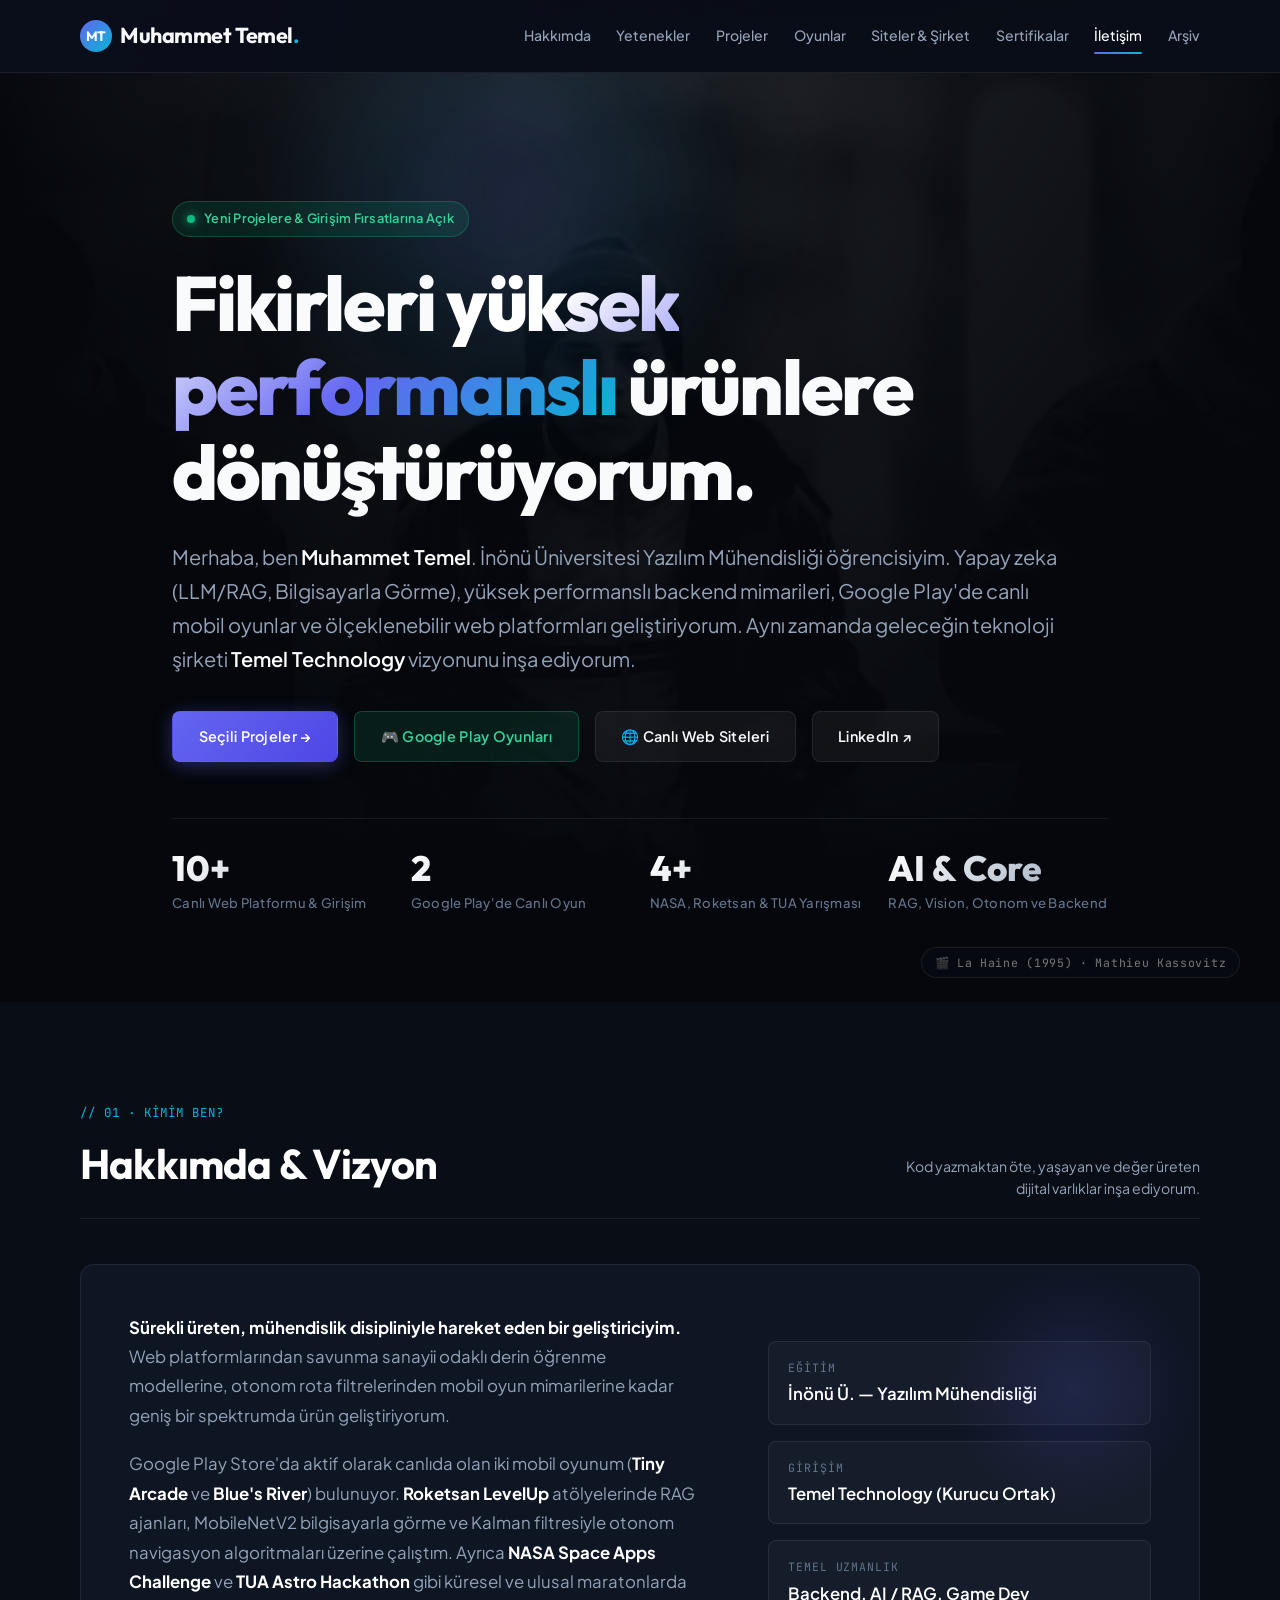
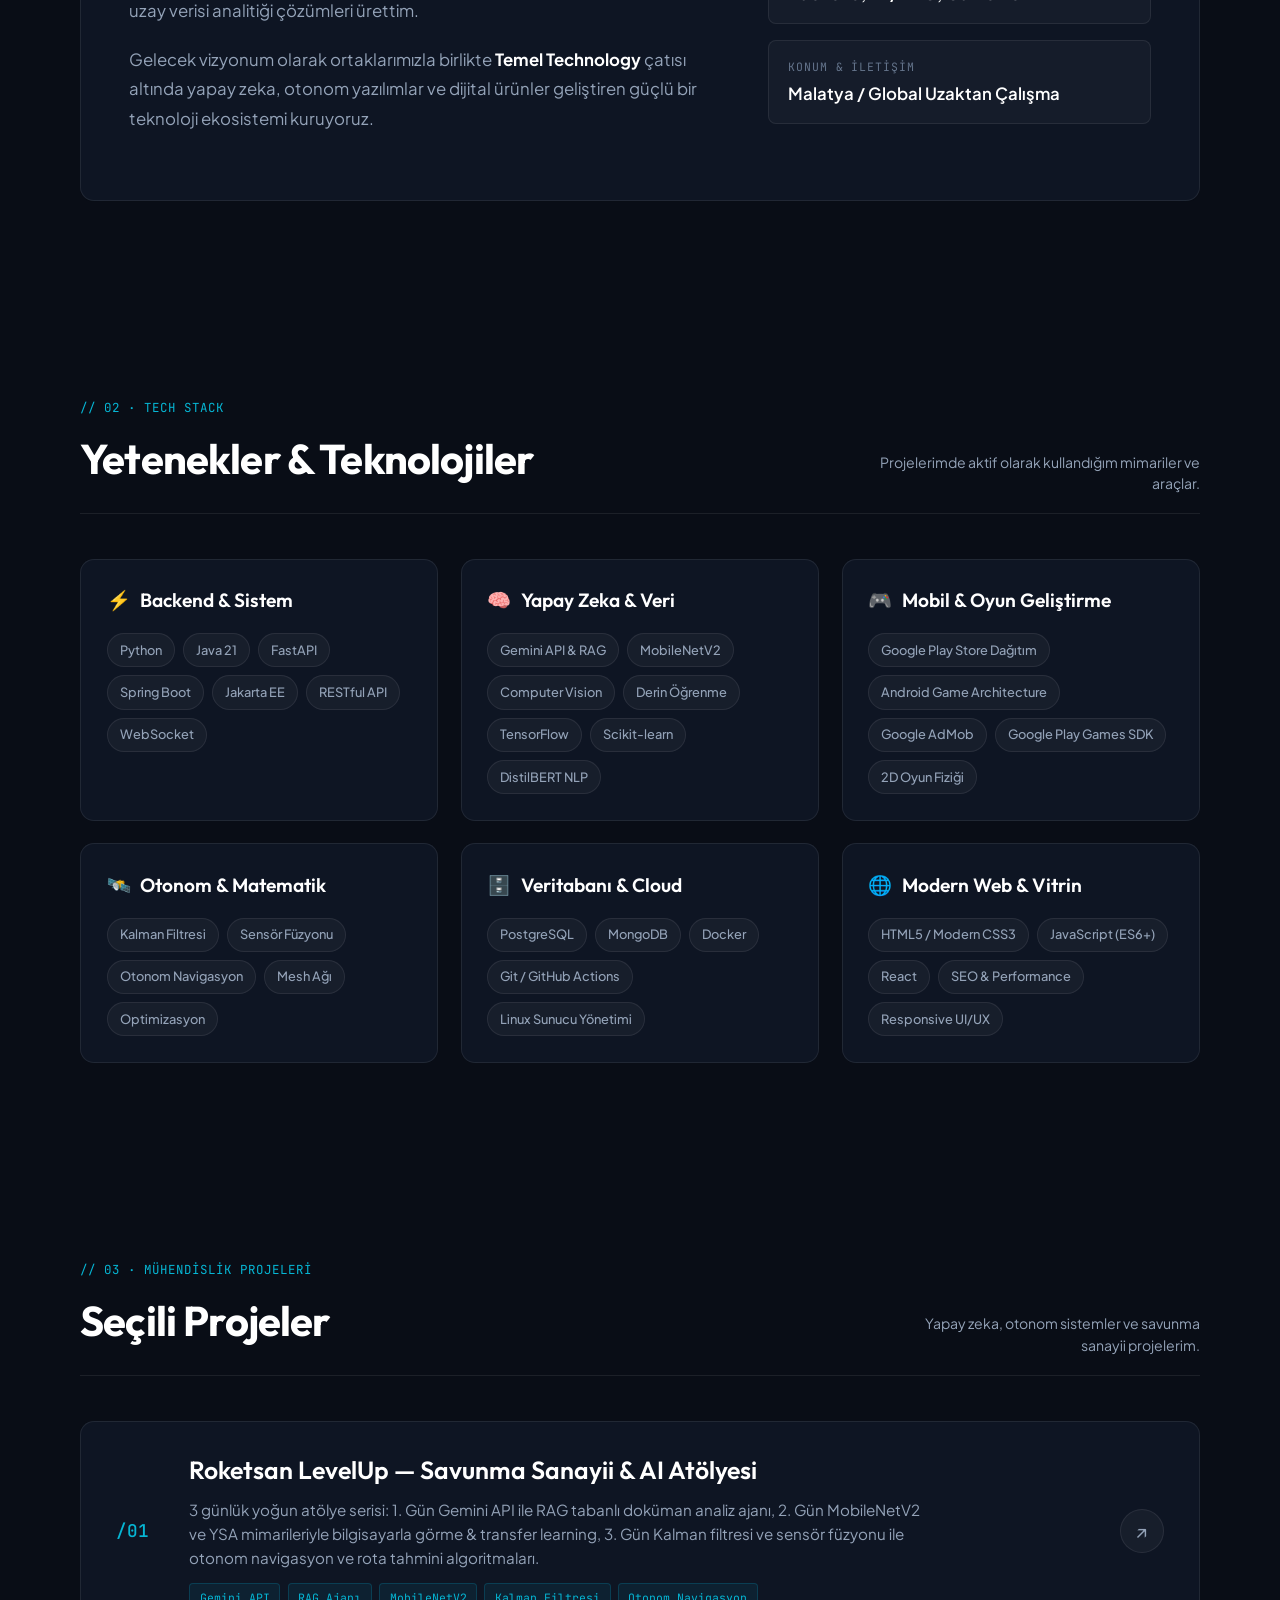
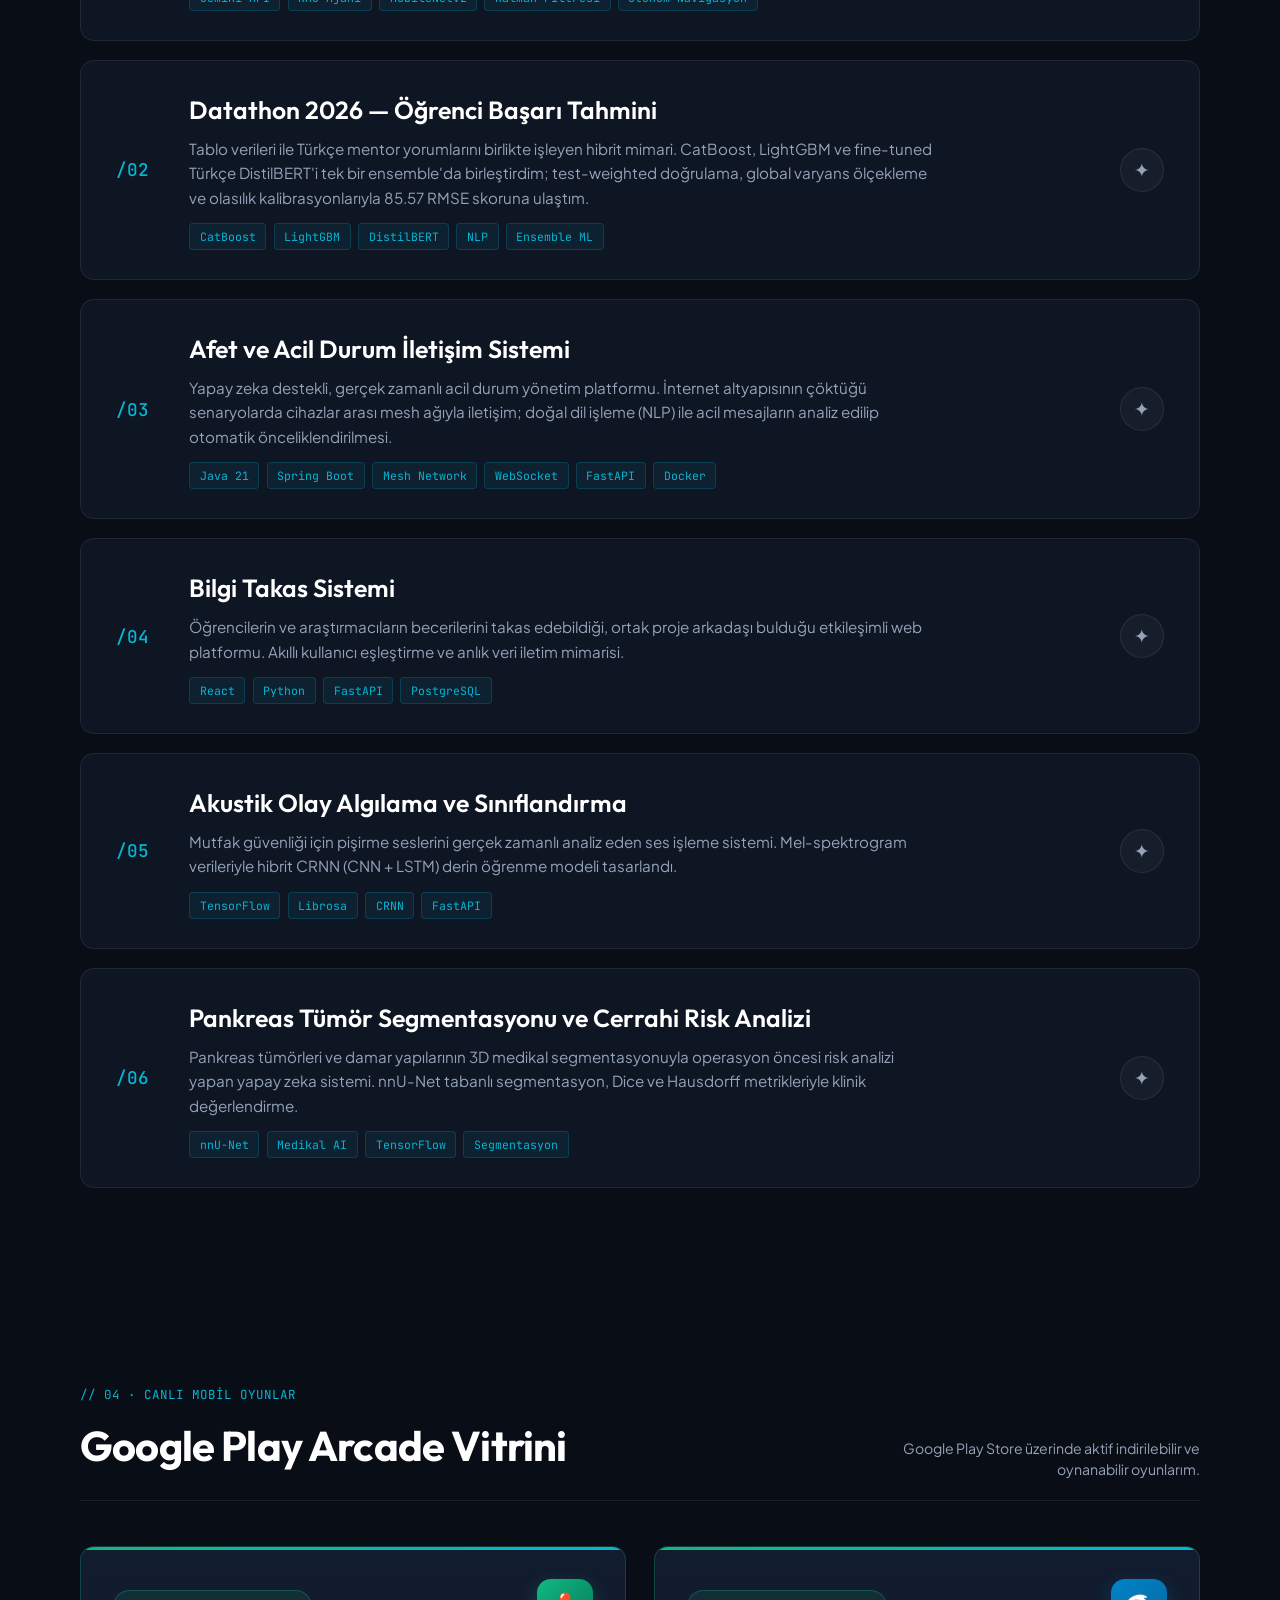
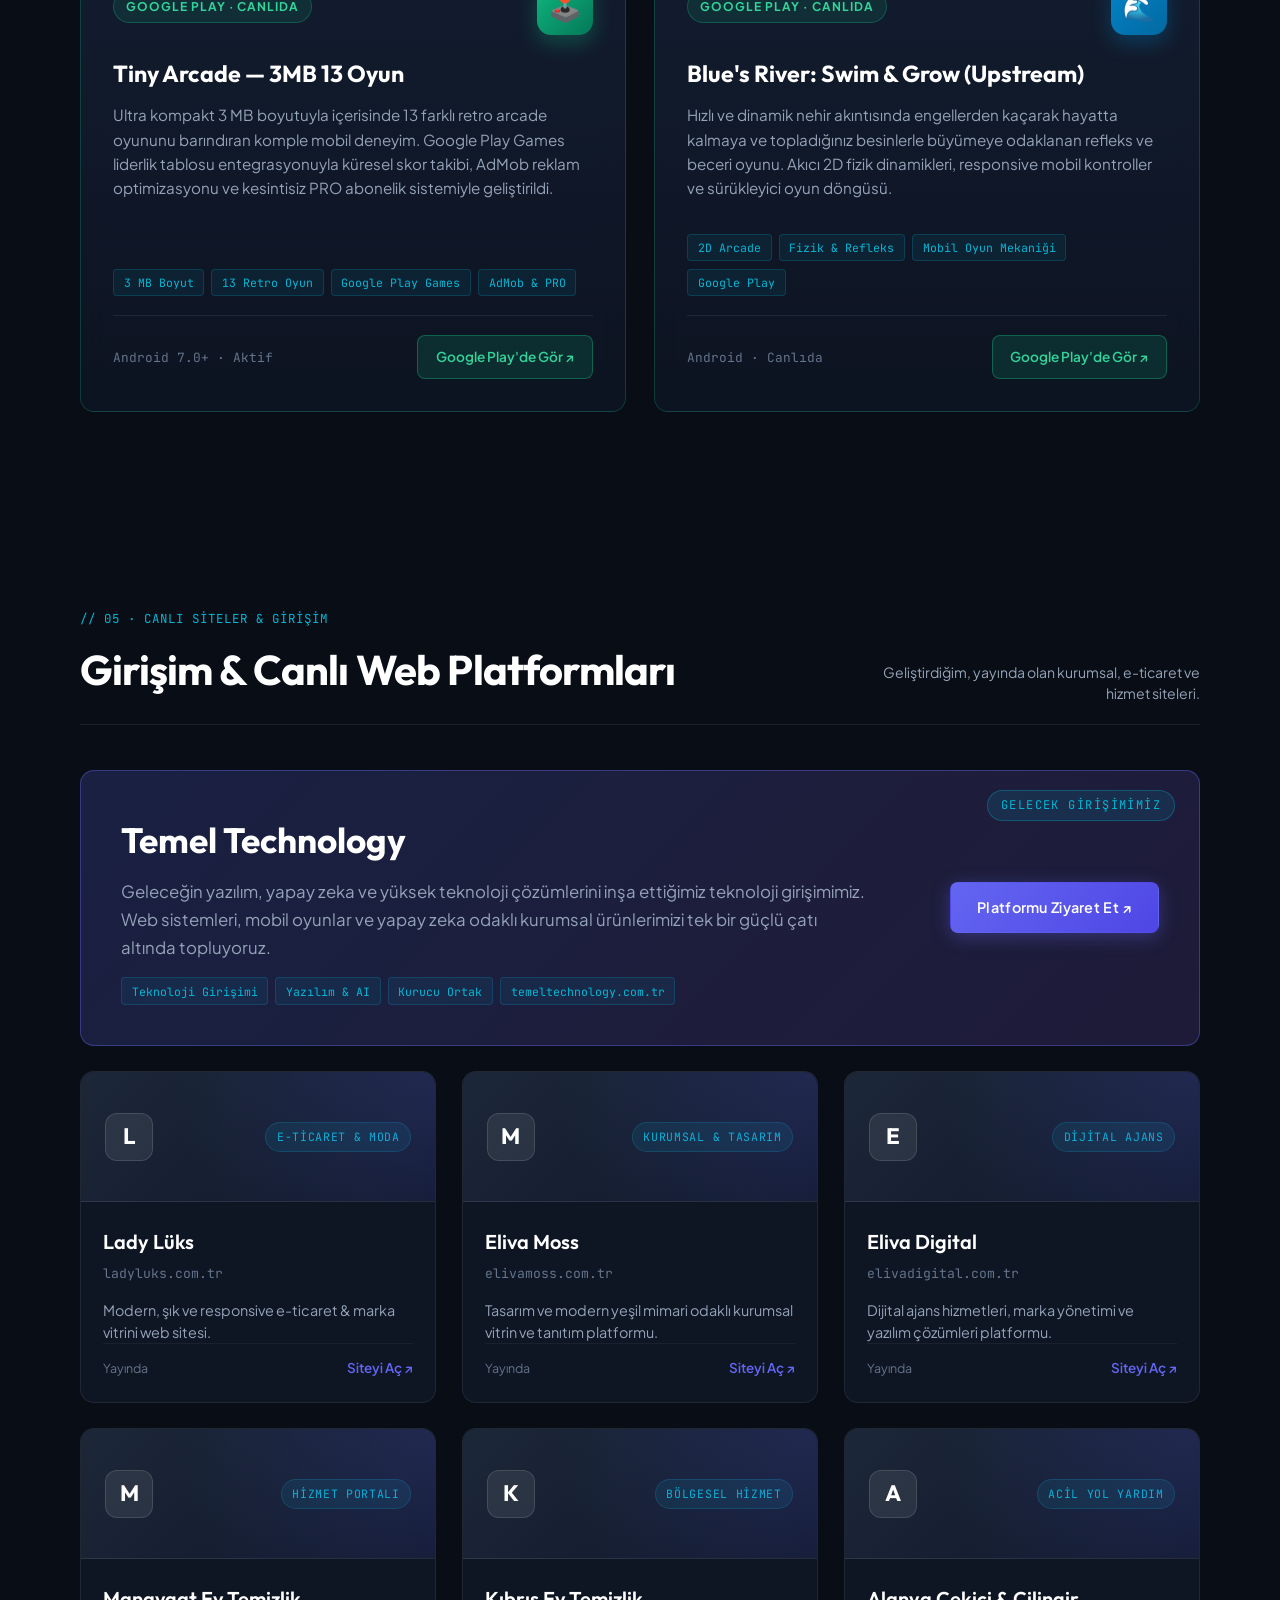
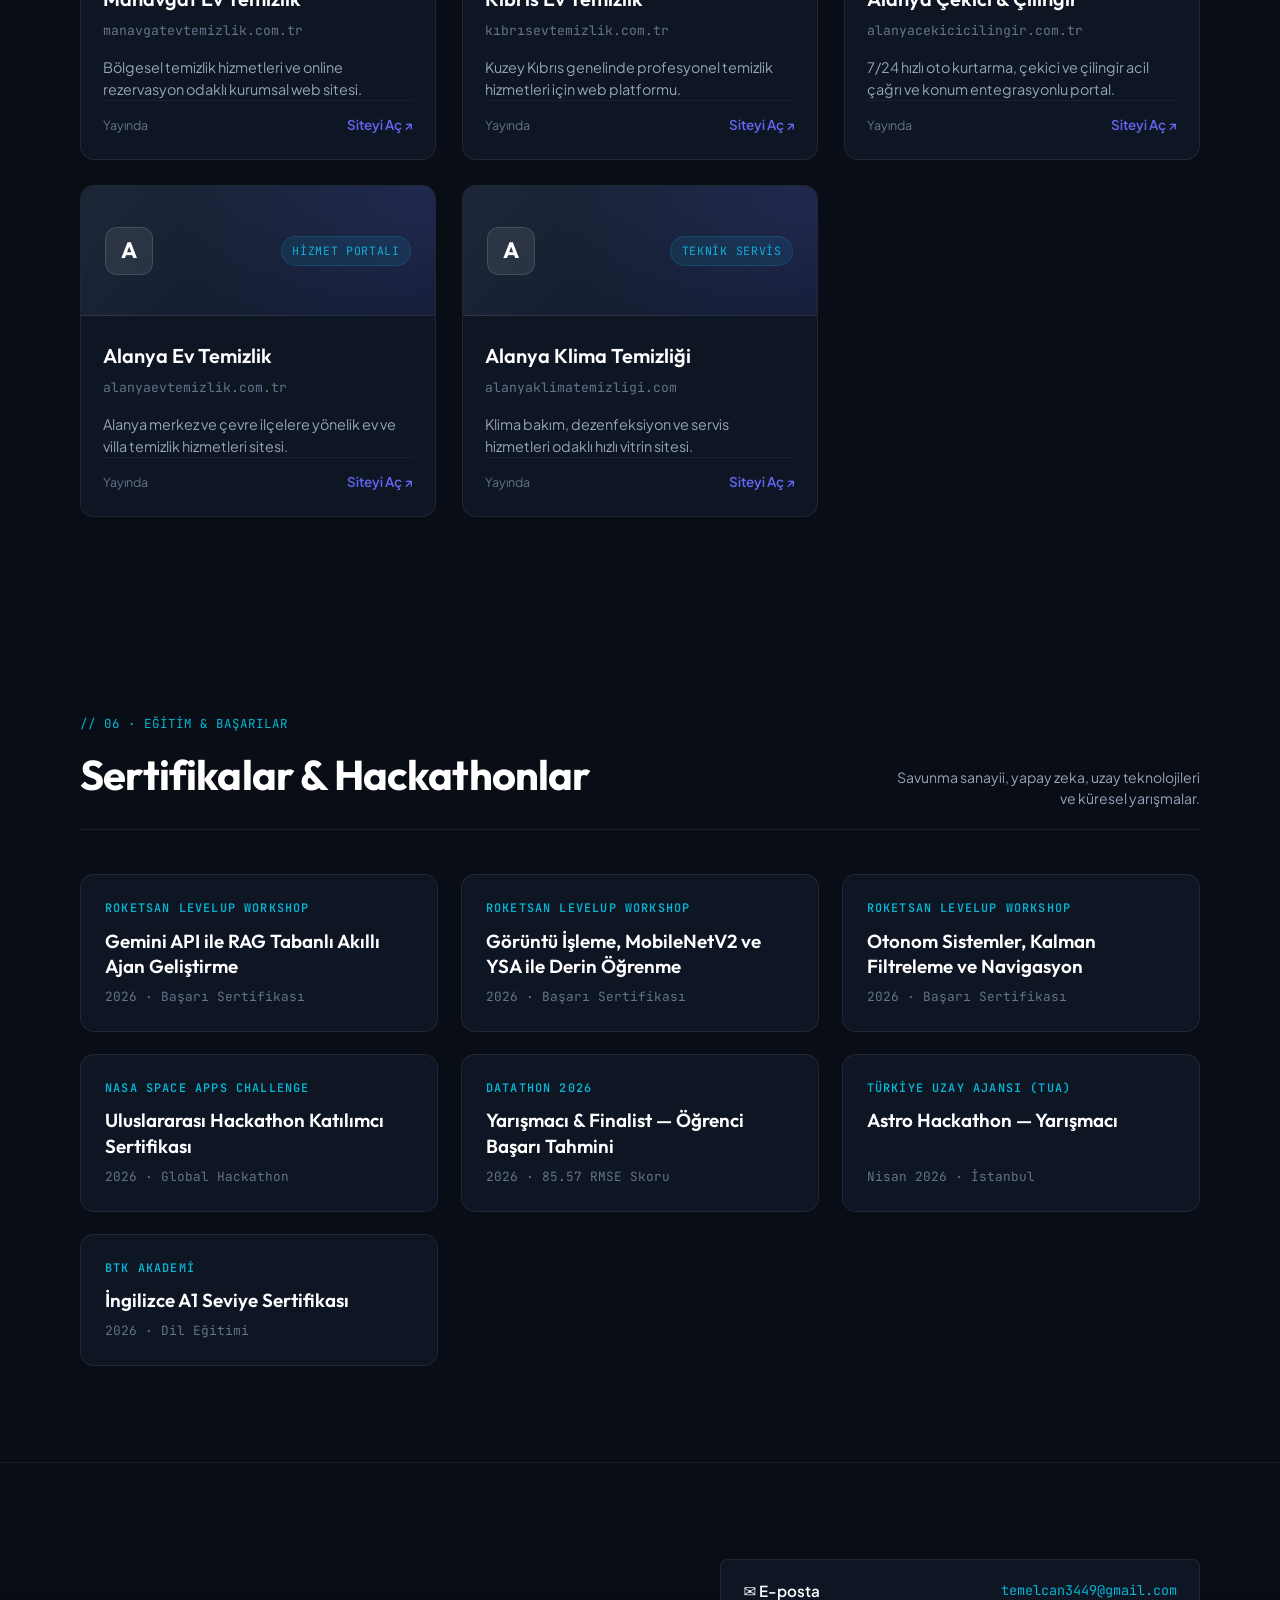
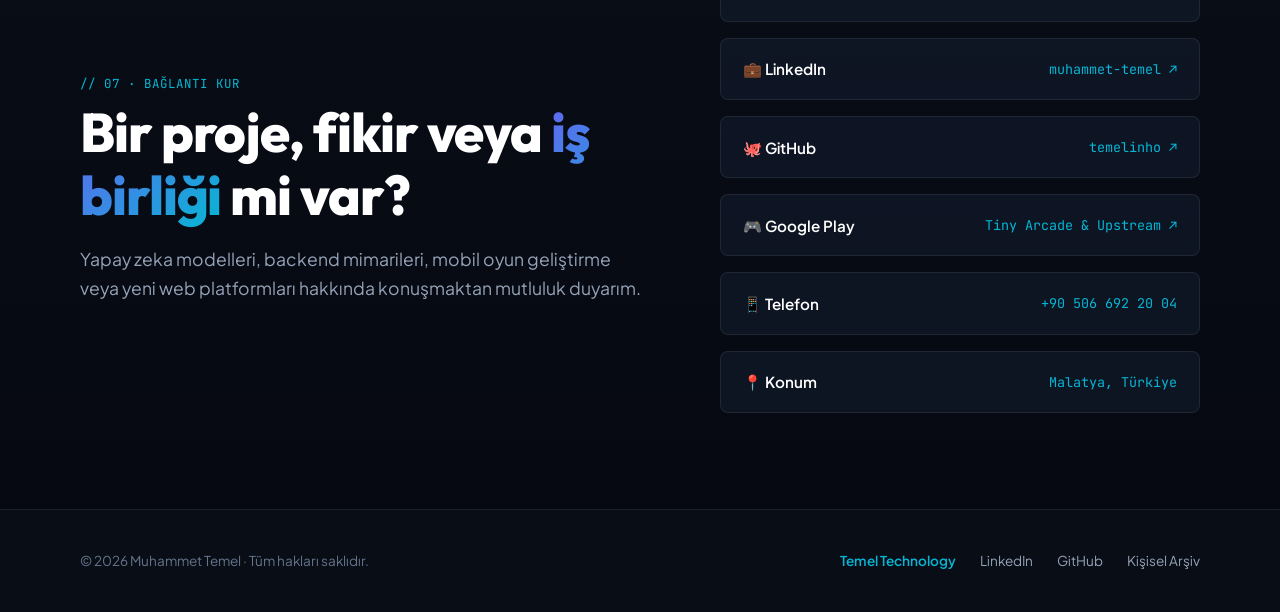
==== commit f571d107: "La Haine sinematik gorseli hero arka planina ozel gradyan maskesi ve modern efektlerle geri yuklendi" ====
--- a/index.html
+++ b/index.html
@@ -33,6 +33,7 @@
   <main>
     <!-- Hero Bölümü -->
     <section class="hero">
+      <div class="hero-bg" aria-hidden="true"></div>
       <div class="hero-glow"></div>
       <div class="wrap">
         <div class="badge-status">
@@ -75,6 +76,9 @@
             <span class="stat-label">RAG, Vision, Otonom ve Backend</span>
           </div>
         </div>
+      </div>
+      <div class="hero-film-credit" aria-hidden="true">
+        <span>🎬 La Haine (1995) · Mathieu Kassovitz</span>
       </div>
     </section>
 
--- a/style.css
+++ b/style.css
@@ -161,24 +161,68 @@
 /* ---------- Hero Bölümü ---------- */
 .hero {
   position: relative;
-  padding: clamp(4rem, 10vw, 7.5rem) 0 clamp(3rem, 7vw, 5rem);
+  min-height: 80vh;
+  display: flex;
+  align-items: center;
+  padding: clamp(4.5rem, 10vw, 8rem) 0 clamp(3.5rem, 7vw, 5.5rem);
   overflow: hidden;
+  background: var(--bg);
+}
+.hero-bg {
+  position: absolute;
+  inset: 0;
+  background: url('assets/hero.jpg') center 28% / cover no-repeat;
+  filter: grayscale(100%) contrast(1.2) brightness(0.7);
+  opacity: 0.42;
+  z-index: 0;
+  pointer-events: none;
+  transform: scale(1.02);
+  transition: transform 6s ease-out;
+}
+.hero:hover .hero-bg {
+  transform: scale(1.05);
+}
+.hero-bg::after {
+  content: '';
+  position: absolute;
+  inset: 0;
+  background: 
+    linear-gradient(180deg, rgba(9, 13, 22, 0.3) 0%, rgba(9, 13, 22, 0.75) 65%, var(--bg) 100%),
+    linear-gradient(90deg, rgba(9, 13, 22, 0.92) 0%, rgba(9, 13, 22, 0.45) 50%, rgba(9, 13, 22, 0.85) 100%);
 }
 .hero-glow {
   position: absolute;
-  top: -120px;
-  left: 50%;
-  transform: translateX(-50%);
-  width: 600px;
+  top: -80px;
+  left: 20%;
+  width: 500px;
   height: 400px;
-  background: radial-gradient(circle, rgba(99,102,241,0.22) 0%, rgba(6,182,212,0.06) 50%, transparent 70%);
+  background: radial-gradient(circle, rgba(99,102,241,0.2) 0%, rgba(6,182,212,0.08) 50%, transparent 70%);
   filter: blur(60px);
-  z-index: 0;
+  z-index: 1;
   pointer-events: none;
 }
 .hero .wrap {
   position: relative;
-  z-index: 1;
+  z-index: 2;
+}
+.hero-film-credit {
+  position: absolute;
+  right: var(--gap);
+  bottom: 1.5rem;
+  z-index: 3;
+  font-family: var(--font-mono);
+  font-size: .72rem;
+  letter-spacing: .06em;
+  color: rgba(255, 255, 255, 0.45);
+  background: rgba(9, 13, 22, 0.6);
+  padding: .3rem .8rem;
+  border-radius: 20px;
+  border: 1px solid rgba(255, 255, 255, 0.08);
+  backdrop-filter: blur(8px);
+  pointer-events: none;
+}
+@media (max-width: 768px) {
+  .hero-film-credit { display: none; }
 }
 .badge-status {
   display: inline-flex;
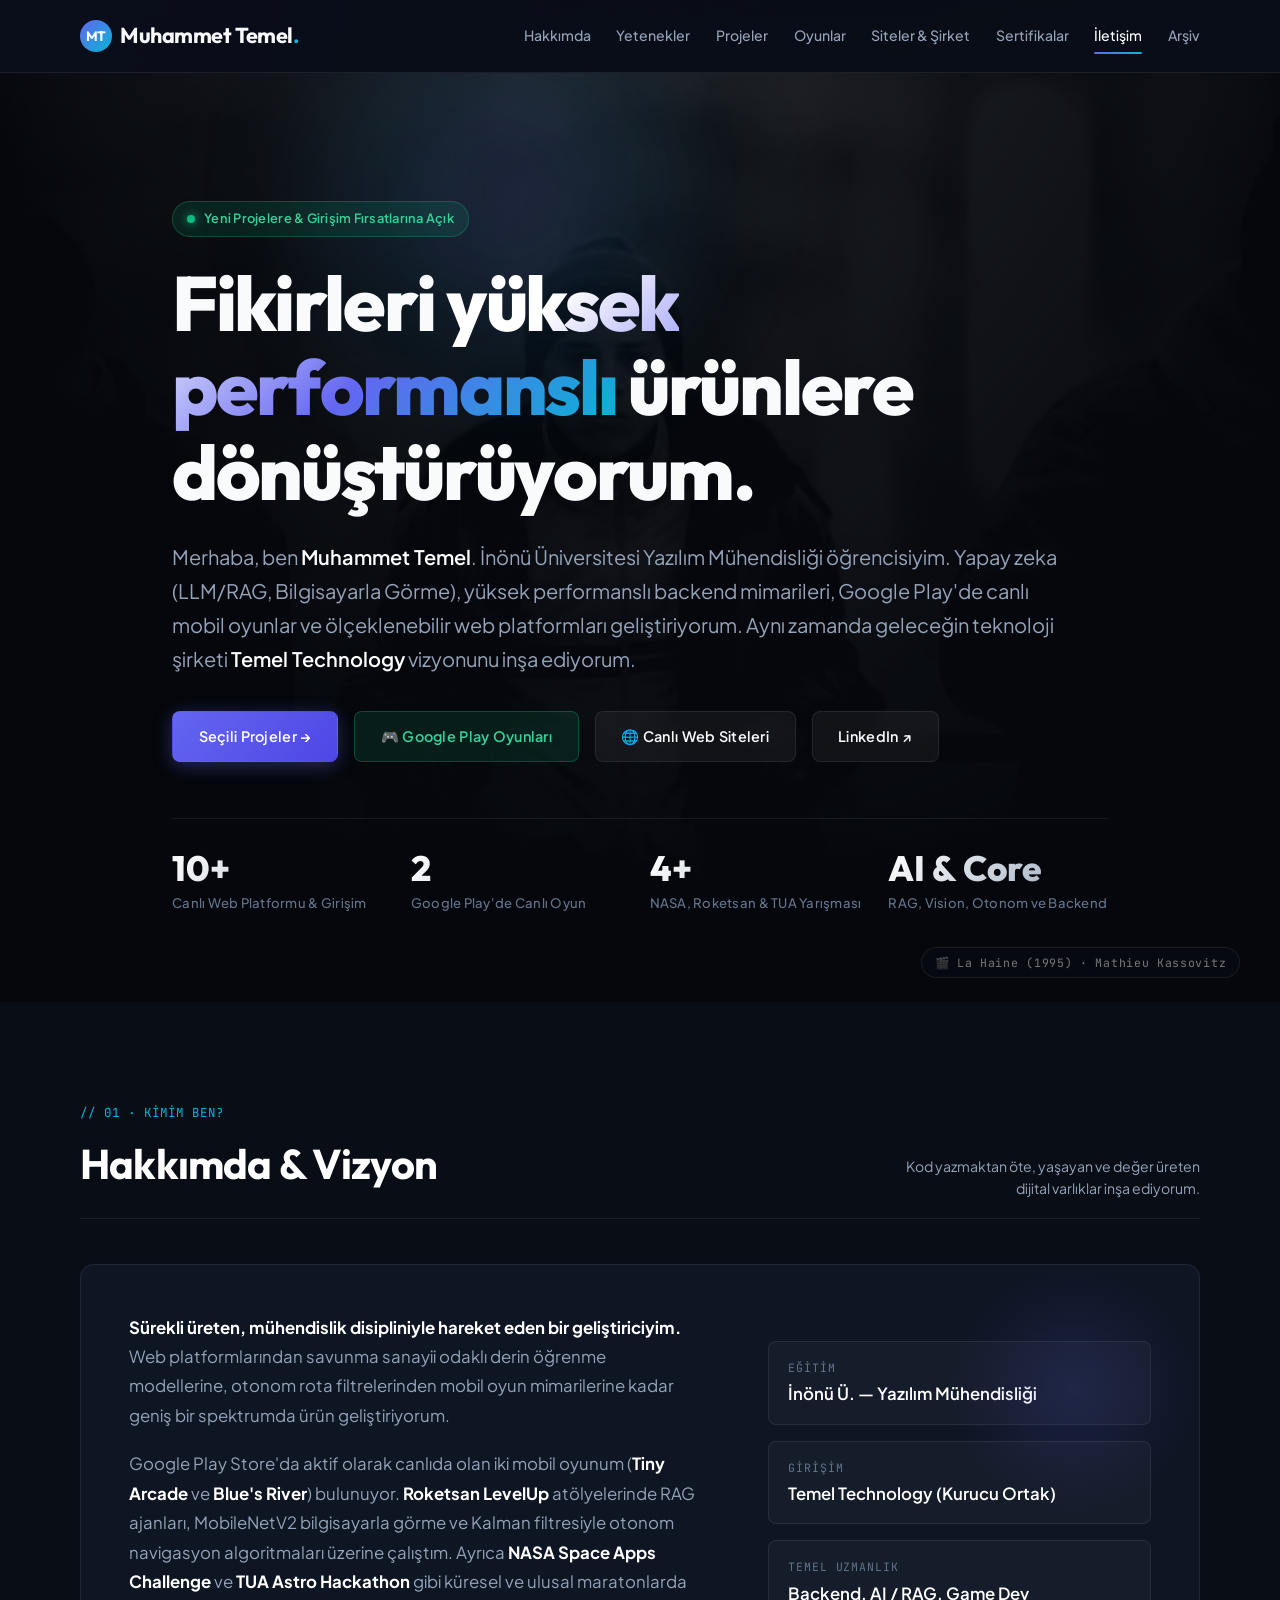
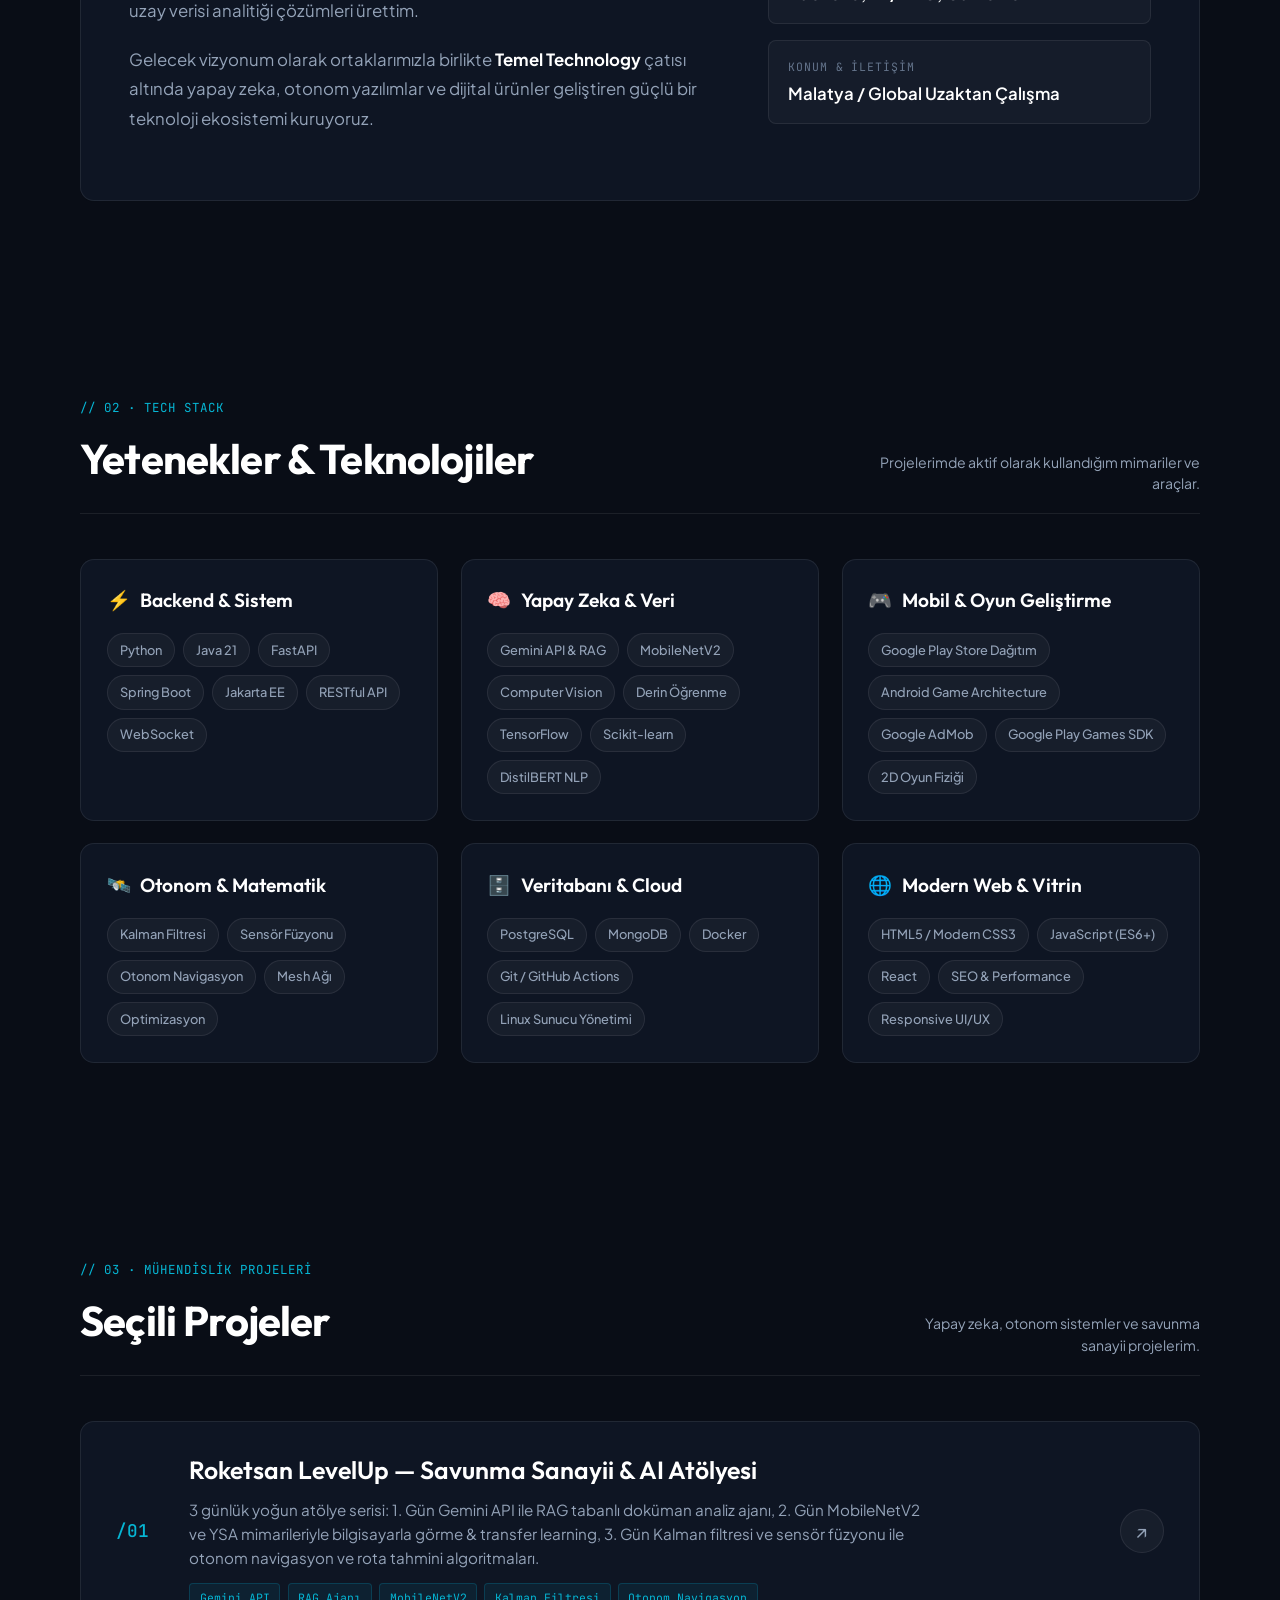
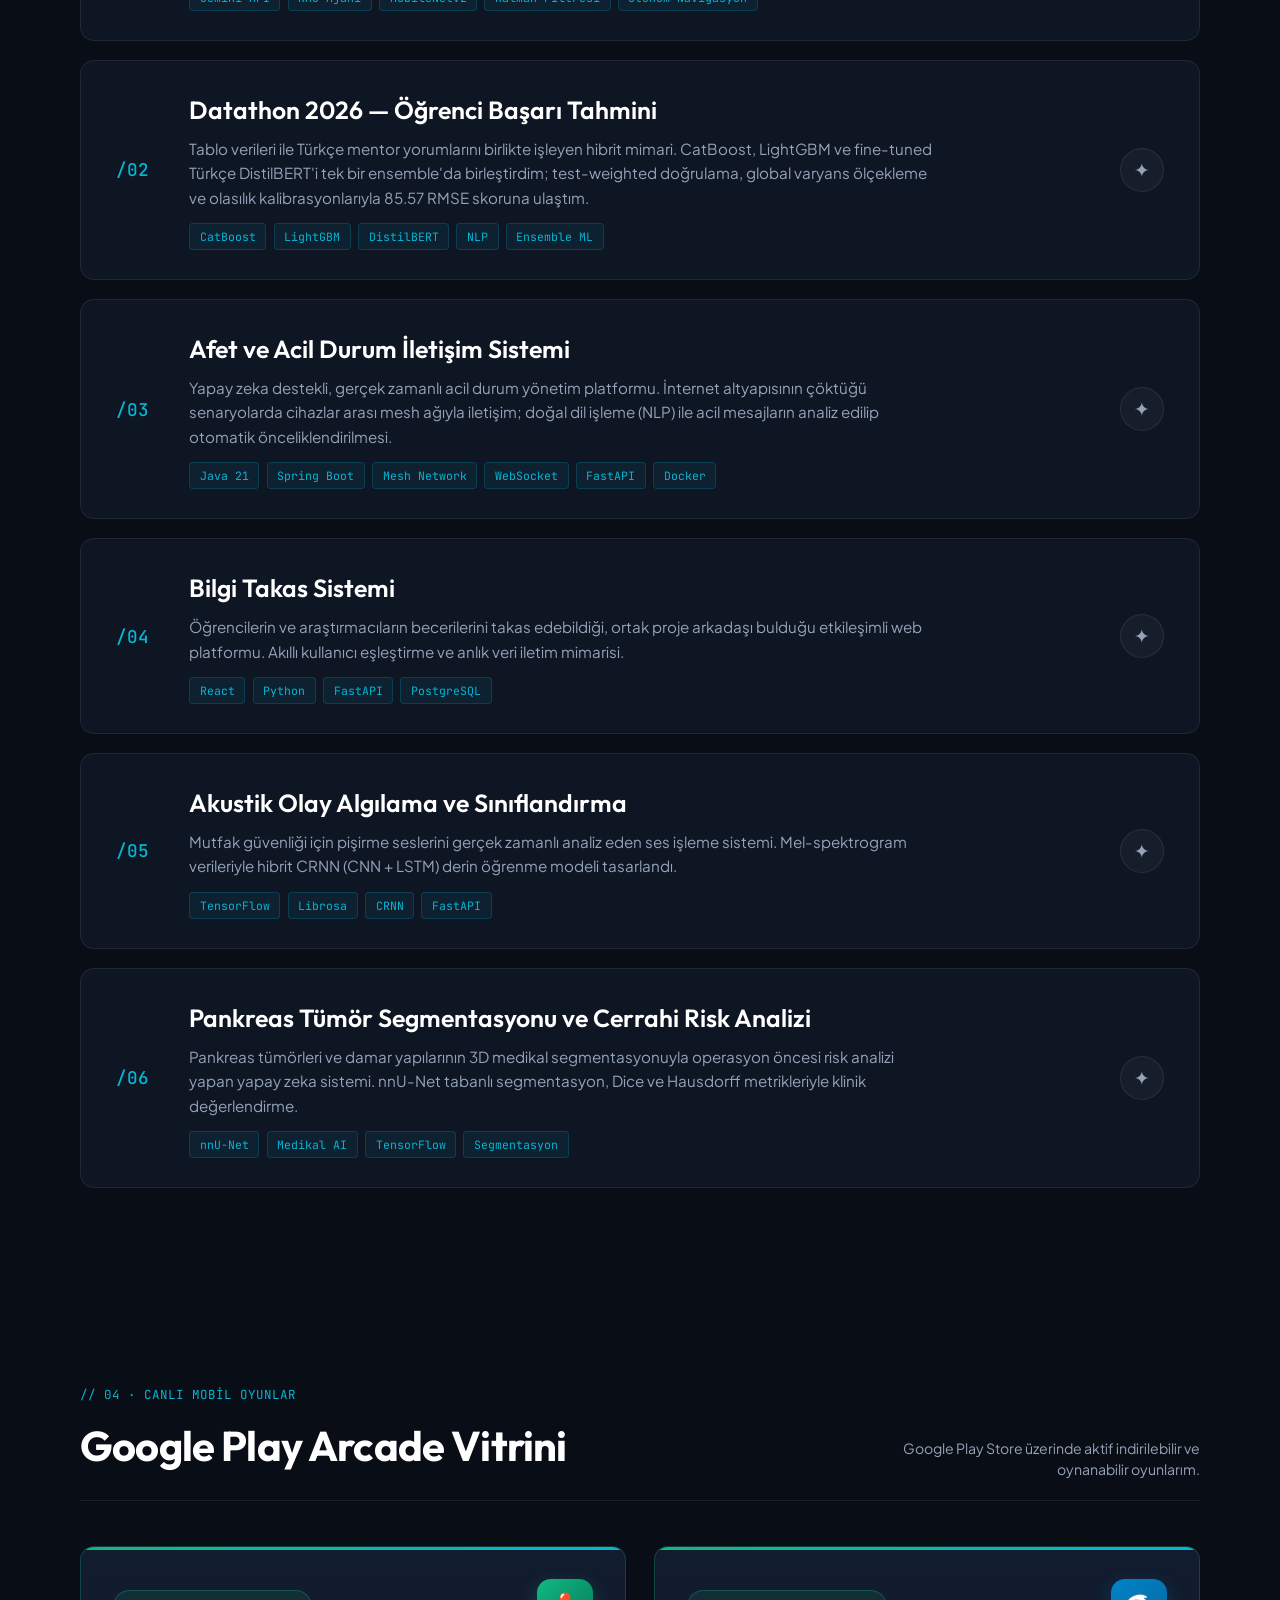
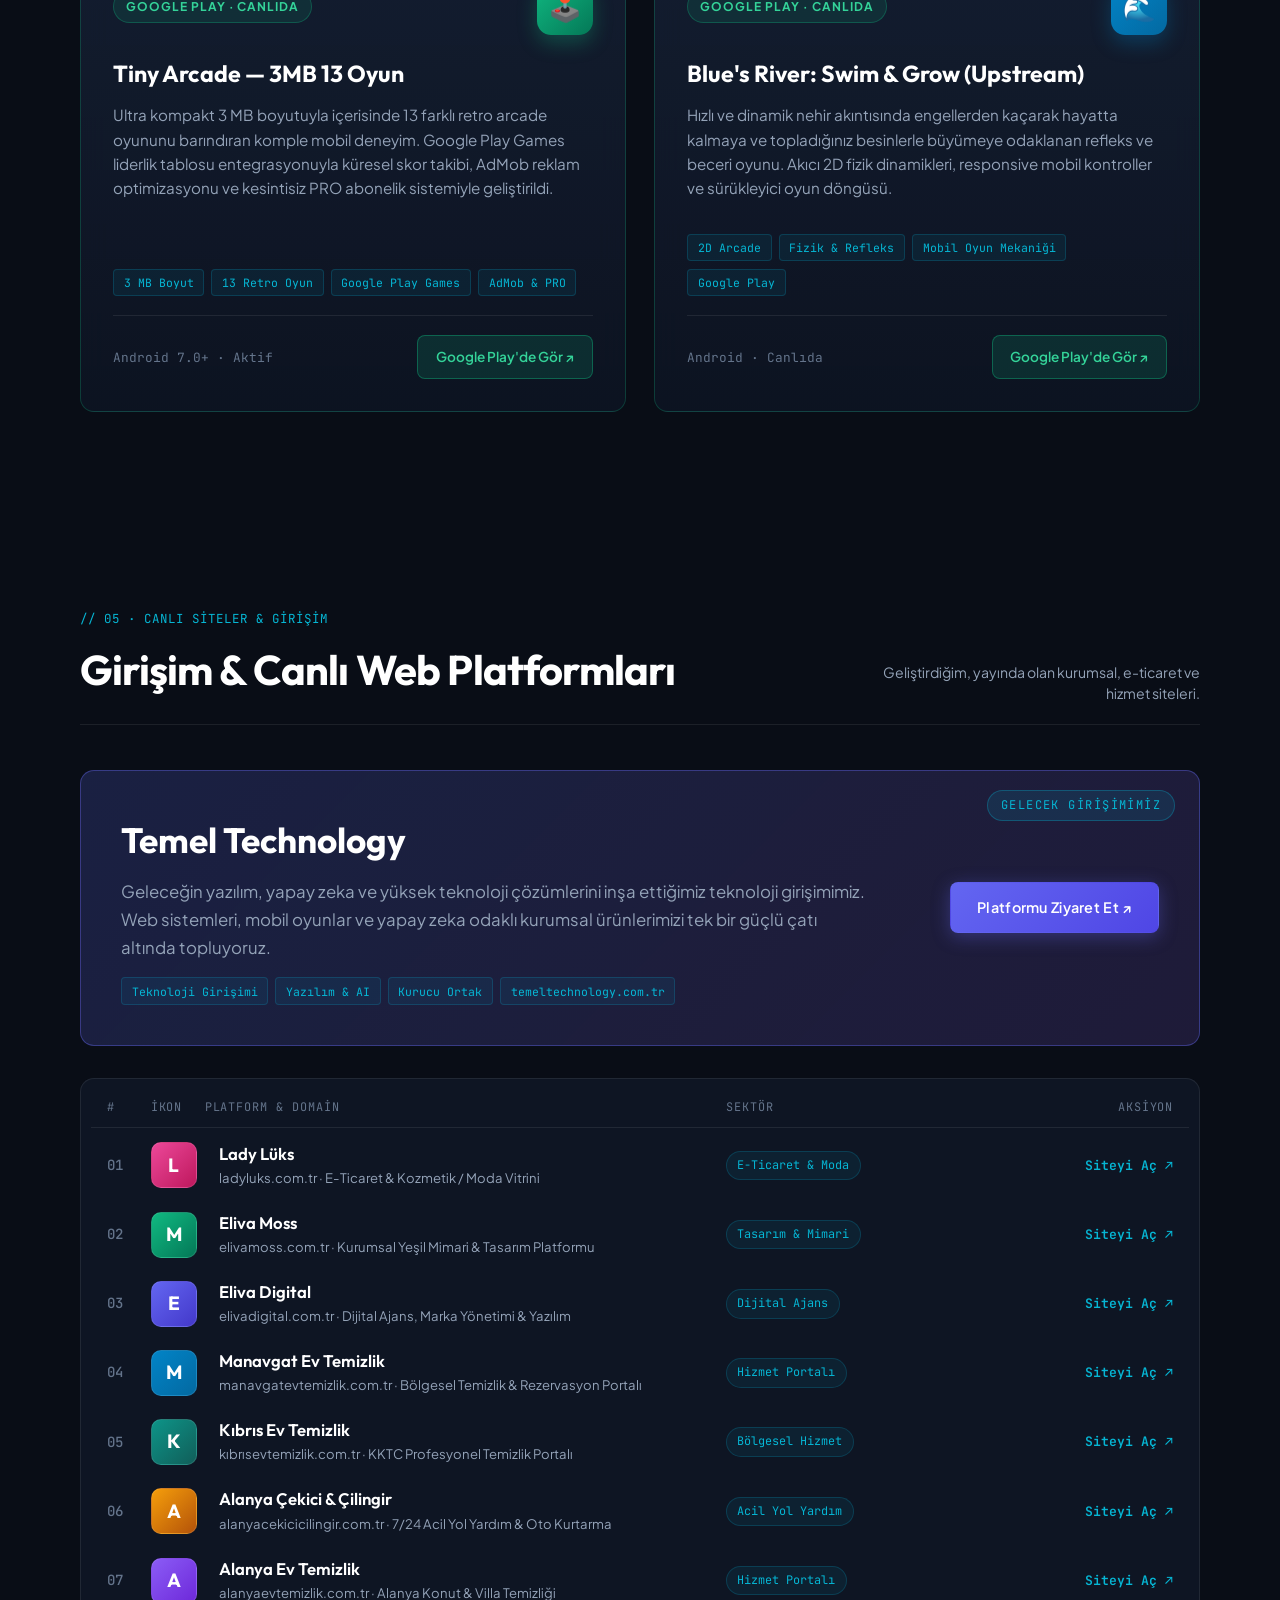
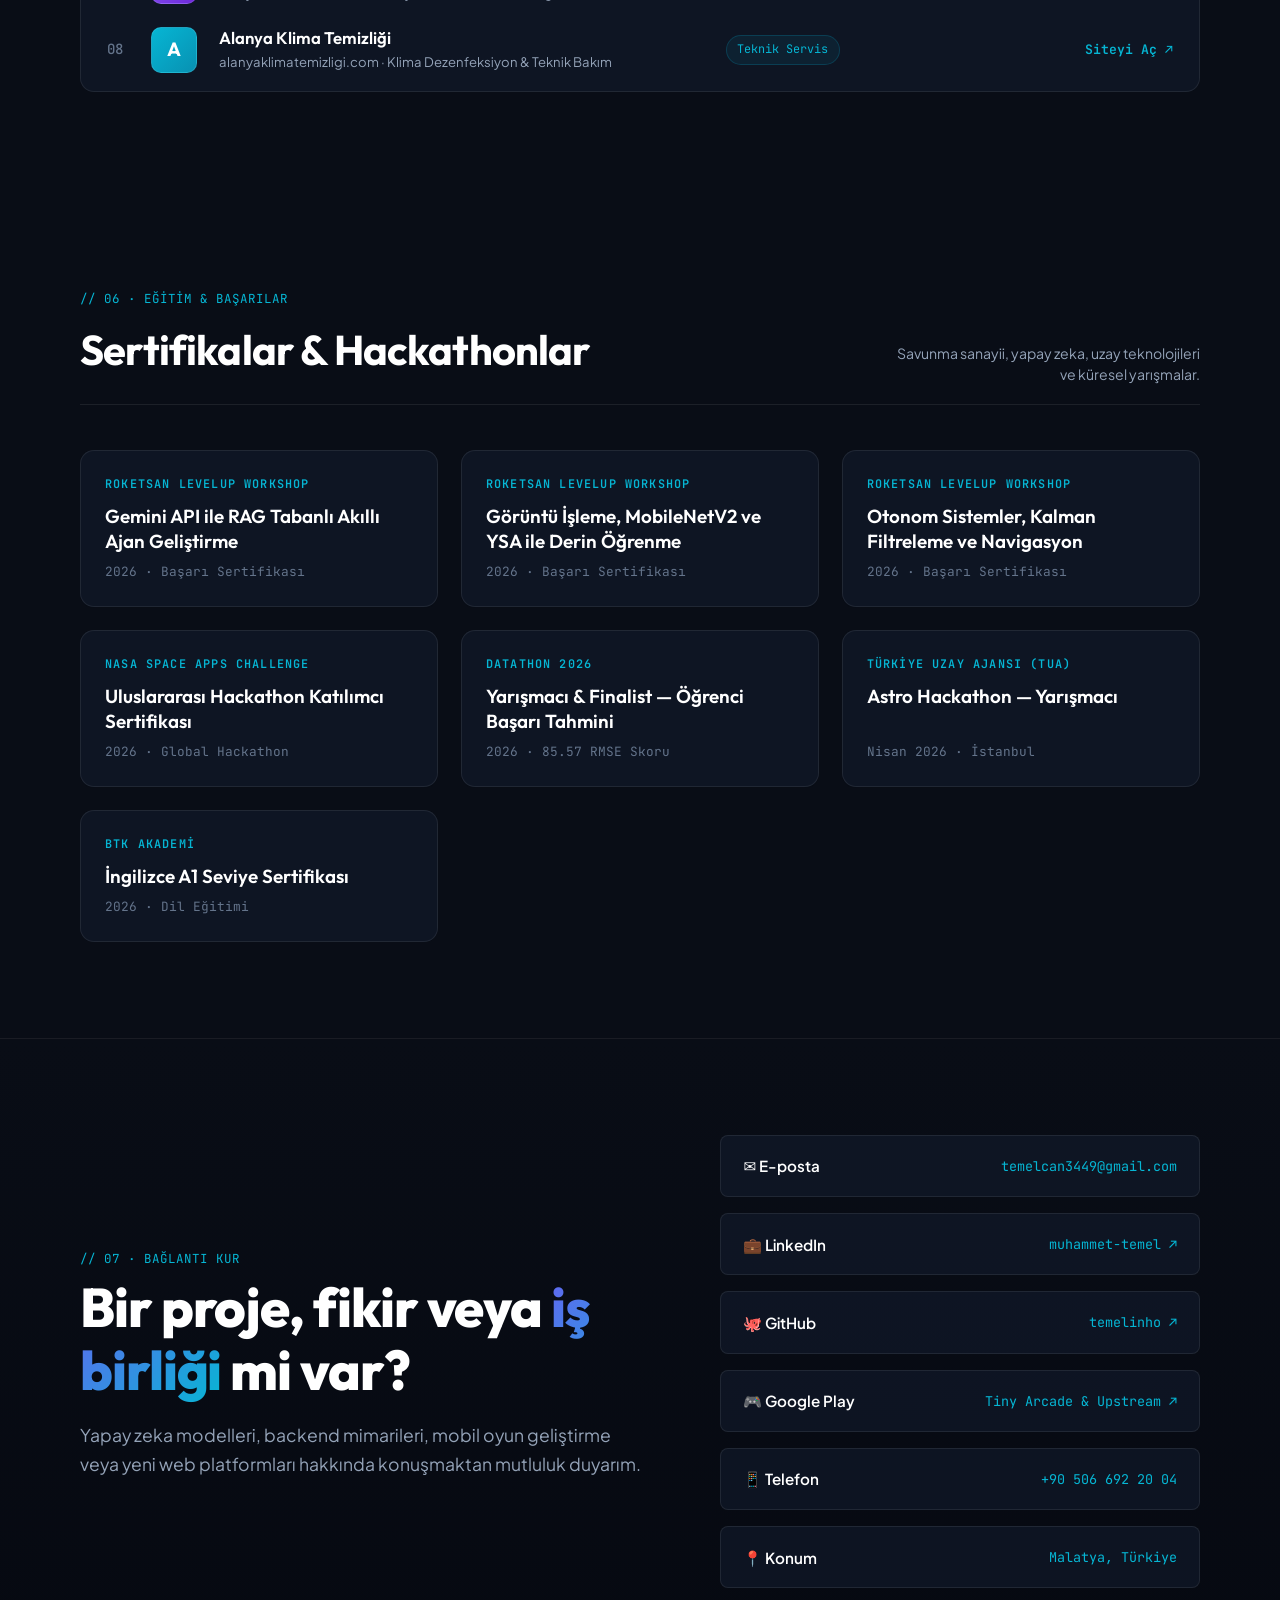
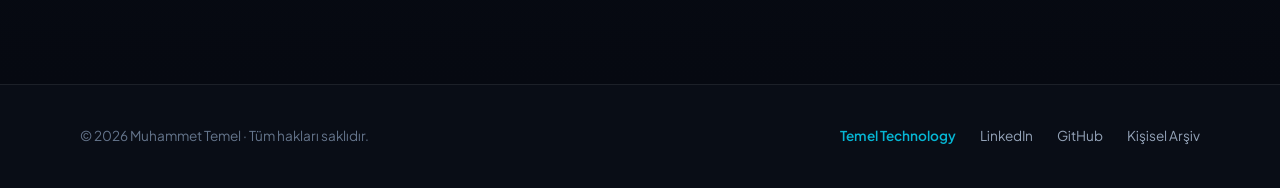
==== commit 0dddc903: "Filmler, kitaplar ve canli siteler Spotify calma listesi (tracklist) formatina donusturuldu, orijina" ====
--- a/index.html
+++ b/index.html
@@ -405,164 +405,132 @@
           <span class="aside">Geliştirdiğim, yayında olan kurumsal, e-ticaret ve hizmet siteleri.</span>
         </div>
 
-        <div class="work-grid">
-          <!-- ÖNE ÇIKAN ŞİRKET KARTI: Temel Technology -->
-          <div class="work-featured">
-            <div>
-              <h3>Temel Technology</h3>
-              <p>
-                Geleceğin yazılım, yapay zeka ve yüksek teknoloji çözümlerini inşa ettiğimiz teknoloji girişimimiz. 
-                Web sistemleri, mobil oyunlar ve yapay zeka odaklı kurumsal ürünlerimizi tek bir güçlü çatı altında topluyoruz.
-              </p>
-              <div class="p-tags" style="margin-top: 1rem;">
-                <span class="tag">Teknoloji Girişimi</span>
-                <span class="tag">Yazılım & AI</span>
-                <span class="tag">Kurucu Ortak</span>
-                <span class="tag">temeltechnology.com.tr</span>
-              </div>
-            </div>
-            <div>
-              <a href="https://temeltechnology.com.tr" target="_blank" rel="noopener" class="btn btn-primary" style="white-space:nowrap;">
-                Platformu Ziyaret Et ↗
-              </a>
-            </div>
-          </div>
-
-          <!-- Lady Lüks -->
-          <div class="work-card">
-            <div class="work-thumb">
-              <div class="w-icon">L</div>
-              <span class="w-tag">E-Ticaret & Moda</span>
-            </div>
-            <div class="work-body">
-              <h3>Lady Lüks</h3>
-              <div class="w-domain">ladyluks.com.tr</div>
-              <p style="color:var(--text-muted); font-size:.9rem; line-height:1.5;">Modern, şık ve responsive e-ticaret & marka vitrini web sitesi.</p>
-              <div class="w-footer">
-                <span style="font-size:.78rem; color:var(--text-dim);">Yayında</span>
-                <a href="https://ladyluks.com.tr" target="_blank" rel="noopener" class="w-link">Siteyi Aç ↗</a>
-              </div>
-            </div>
-          </div>
-
-          <!-- Eliva Moss -->
-          <div class="work-card">
-            <div class="work-thumb">
-              <div class="w-icon">M</div>
-              <span class="w-tag">Kurumsal & Tasarım</span>
-            </div>
-            <div class="work-body">
-              <h3>Eliva Moss</h3>
-              <div class="w-domain">elivamoss.com.tr</div>
-              <p style="color:var(--text-muted); font-size:.9rem; line-height:1.5;">Tasarım ve modern yeşil mimari odaklı kurumsal vitrin ve tanıtım platformu.</p>
-              <div class="w-footer">
-                <span style="font-size:.78rem; color:var(--text-dim);">Yayında</span>
-                <a href="https://elivamoss.com.tr" target="_blank" rel="noopener" class="w-link">Siteyi Aç ↗</a>
-              </div>
-            </div>
-          </div>
-
-          <!-- Eliva Digital -->
-          <div class="work-card">
-            <div class="work-thumb">
-              <div class="w-icon">E</div>
-              <span class="w-tag">Dijital Ajans</span>
-            </div>
-            <div class="work-body">
-              <h3>Eliva Digital</h3>
-              <div class="w-domain">elivadigital.com.tr</div>
-              <p style="color:var(--text-muted); font-size:.9rem; line-height:1.5;">Dijital ajans hizmetleri, marka yönetimi ve yazılım çözümleri platformu.</p>
-              <div class="w-footer">
-                <span style="font-size:.78rem; color:var(--text-dim);">Yayında</span>
-                <a href="https://elivadigital.com.tr" target="_blank" rel="noopener" class="w-link">Siteyi Aç ↗</a>
-              </div>
-            </div>
-          </div>
-
-          <!-- Manavgat Ev Temizlik -->
-          <div class="work-card">
-            <div class="work-thumb">
-              <div class="w-icon">M</div>
-              <span class="w-tag">Hizmet Portalı</span>
-            </div>
-            <div class="work-body">
-              <h3>Manavgat Ev Temizlik</h3>
-              <div class="w-domain">manavgatevtemizlik.com.tr</div>
-              <p style="color:var(--text-muted); font-size:.9rem; line-height:1.5;">Bölgesel temizlik hizmetleri ve online rezervasyon odaklı kurumsal web sitesi.</p>
-              <div class="w-footer">
-                <span style="font-size:.78rem; color:var(--text-dim);">Yayında</span>
-                <a href="https://manavgatevtemizlik.com.tr" target="_blank" rel="noopener" class="w-link">Siteyi Aç ↗</a>
-              </div>
-            </div>
-          </div>
-
-          <!-- Kıbrıs Ev Temizlik -->
-          <div class="work-card">
-            <div class="work-thumb">
-              <div class="w-icon">K</div>
-              <span class="w-tag">Bölgesel Hizmet</span>
-            </div>
-            <div class="work-body">
-              <h3>Kıbrıs Ev Temizlik</h3>
-              <div class="w-domain">kıbrısevtemizlik.com.tr</div>
-              <p style="color:var(--text-muted); font-size:.9rem; line-height:1.5;">Kuzey Kıbrıs genelinde profesyonel temizlik hizmetleri için web platformu.</p>
-              <div class="w-footer">
-                <span style="font-size:.78rem; color:var(--text-dim);">Yayında</span>
-                <a href="https://kıbrısevtemizlik.com.tr" target="_blank" rel="noopener" class="w-link">Siteyi Aç ↗</a>
-              </div>
-            </div>
-          </div>
-
-          <!-- Alanya Çekici & Çilingir -->
-          <div class="work-card">
-            <div class="work-thumb">
-              <div class="w-icon">A</div>
-              <span class="w-tag">Acil Yol Yardım</span>
-            </div>
-            <div class="work-body">
-              <h3>Alanya Çekici & Çilingir</h3>
-              <div class="w-domain">alanyacekicicilingir.com.tr</div>
-              <p style="color:var(--text-muted); font-size:.9rem; line-height:1.5;">7/24 hızlı oto kurtarma, çekici ve çilingir acil çağrı ve konum entegrasyonlu portal.</p>
-              <div class="w-footer">
-                <span style="font-size:.78rem; color:var(--text-dim);">Yayında</span>
-                <a href="https://alanyacekicicilingir.com.tr" target="_blank" rel="noopener" class="w-link">Siteyi Aç ↗</a>
-              </div>
-            </div>
-          </div>
-
-          <!-- Alanya Ev Temizlik -->
-          <div class="work-card">
-            <div class="work-thumb">
-              <div class="w-icon">A</div>
-              <span class="w-tag">Hizmet Portalı</span>
-            </div>
-            <div class="work-body">
-              <h3>Alanya Ev Temizlik</h3>
-              <div class="w-domain">alanyaevtemizlik.com.tr</div>
-              <p style="color:var(--text-muted); font-size:.9rem; line-height:1.5;">Alanya merkez ve çevre ilçelere yönelik ev ve villa temizlik hizmetleri sitesi.</p>
-              <div class="w-footer">
-                <span style="font-size:.78rem; color:var(--text-dim);">Yayında</span>
-                <a href="https://alanyaevtemizlik.com.tr" target="_blank" rel="noopener" class="w-link">Siteyi Aç ↗</a>
-              </div>
-            </div>
-          </div>
-
-          <!-- Alanya Klima Temizliği -->
-          <div class="work-card">
-            <div class="work-thumb">
-              <div class="w-icon">A</div>
-              <span class="w-tag">Teknik Servis</span>
-            </div>
-            <div class="work-body">
-              <h3>Alanya Klima Temizliği</h3>
-              <div class="w-domain">alanyaklimatemizligi.com</div>
-              <p style="color:var(--text-muted); font-size:.9rem; line-height:1.5;">Klima bakım, dezenfeksiyon ve servis hizmetleri odaklı hızlı vitrin sitesi.</p>
-              <div class="w-footer">
-                <span style="font-size:.78rem; color:var(--text-dim);">Yayında</span>
-                <a href="https://alanyaklimatemizligi.com" target="_blank" rel="noopener" class="w-link">Siteyi Aç ↗</a>
-              </div>
-            </div>
-          </div>
+        <div class="work-featured" style="margin-bottom: 2rem;">
+          <div>
+            <h3>Temel Technology</h3>
+            <p>
+              Geleceğin yazılım, yapay zeka ve yüksek teknoloji çözümlerini inşa ettiğimiz teknoloji girişimimiz. 
+              Web sistemleri, mobil oyunlar ve yapay zeka odaklı kurumsal ürünlerimizi tek bir güçlü çatı altında topluyoruz.
+            </p>
+            <div class="p-tags" style="margin-top: 1rem;">
+              <span class="tag">Teknoloji Girişimi</span>
+              <span class="tag">Yazılım & AI</span>
+              <span class="tag">Kurucu Ortak</span>
+              <span class="tag">temeltechnology.com.tr</span>
+            </div>
+          </div>
+          <div>
+            <a href="https://temeltechnology.com.tr" target="_blank" rel="noopener" class="btn btn-primary" style="white-space:nowrap;">
+              Platformu Ziyaret Et ↗
+            </a>
+          </div>
+        </div>
+
+        <!-- Canlı Siteler Müzik Listesi (Tracklist) Formatı -->
+        <div class="tracklist">
+          <div class="track-header">
+            <span>#</span>
+            <span>İkon</span>
+            <span>Platform & Domain</span>
+            <span>Sektör</span>
+            <span style="text-align:right;">Aksiyon</span>
+          </div>
+
+          <!-- 01 Lady Lüks -->
+          <a href="https://ladyluks.com.tr" target="_blank" rel="noopener" class="track-row">
+            <span class="track-num">01</span>
+            <div class="track-thumb-sq" style="background: linear-gradient(135deg, #ec4899, #be185d);">L</div>
+            <div class="track-info">
+              <span class="track-title">Lady Lüks</span>
+              <span class="track-sub">ladyluks.com.tr · E-Ticaret & Kozmetik / Moda Vitrini</span>
+            </div>
+            <span class="track-badge">E-Ticaret & Moda</span>
+            <span class="track-meta" style="color:var(--accent-cyan); font-weight:600;">Siteyi Aç ↗</span>
+          </a>
+
+          <!-- 02 Eliva Moss -->
+          <a href="https://elivamoss.com.tr" target="_blank" rel="noopener" class="track-row">
+            <span class="track-num">02</span>
+            <div class="track-thumb-sq" style="background: linear-gradient(135deg, #10b981, #047857);">M</div>
+            <div class="track-info">
+              <span class="track-title">Eliva Moss</span>
+              <span class="track-sub">elivamoss.com.tr · Kurumsal Yeşil Mimari & Tasarım Platformu</span>
+            </div>
+            <span class="track-badge">Tasarım & Mimari</span>
+            <span class="track-meta" style="color:var(--accent-cyan); font-weight:600;">Siteyi Aç ↗</span>
+          </a>
+
+          <!-- 03 Eliva Digital -->
+          <a href="https://elivadigital.com.tr" target="_blank" rel="noopener" class="track-row">
+            <span class="track-num">03</span>
+            <div class="track-thumb-sq" style="background: linear-gradient(135deg, #6366f1, #4338ca);">E</div>
+            <div class="track-info">
+              <span class="track-title">Eliva Digital</span>
+              <span class="track-sub">elivadigital.com.tr · Dijital Ajans, Marka Yönetimi & Yazılım</span>
+            </div>
+            <span class="track-badge">Dijital Ajans</span>
+            <span class="track-meta" style="color:var(--accent-cyan); font-weight:600;">Siteyi Aç ↗</span>
+          </a>
+
+          <!-- 04 Manavgat Ev Temizlik -->
+          <a href="https://manavgatevtemizlik.com.tr" target="_blank" rel="noopener" class="track-row">
+            <span class="track-num">04</span>
+            <div class="track-thumb-sq" style="background: linear-gradient(135deg, #0284c7, #0369a1);">M</div>
+            <div class="track-info">
+              <span class="track-title">Manavgat Ev Temizlik</span>
+              <span class="track-sub">manavgatevtemizlik.com.tr · Bölgesel Temizlik & Rezervasyon Portalı</span>
+            </div>
+            <span class="track-badge">Hizmet Portalı</span>
+            <span class="track-meta" style="color:var(--accent-cyan); font-weight:600;">Siteyi Aç ↗</span>
+          </a>
+
+          <!-- 05 Kıbrıs Ev Temizlik -->
+          <a href="https://kıbrısevtemizlik.com.tr" target="_blank" rel="noopener" class="track-row">
+            <span class="track-num">05</span>
+            <div class="track-thumb-sq" style="background: linear-gradient(135deg, #0d9488, #115e59);">K</div>
+            <div class="track-info">
+              <span class="track-title">Kıbrıs Ev Temizlik</span>
+              <span class="track-sub">kıbrısevtemizlik.com.tr · KKTC Profesyonel Temizlik Portalı</span>
+            </div>
+            <span class="track-badge">Bölgesel Hizmet</span>
+            <span class="track-meta" style="color:var(--accent-cyan); font-weight:600;">Siteyi Aç ↗</span>
+          </a>
+
+          <!-- 06 Alanya Çekici & Çilingir -->
+          <a href="https://alanyacekicicilingir.com.tr" target="_blank" rel="noopener" class="track-row">
+            <span class="track-num">06</span>
+            <div class="track-thumb-sq" style="background: linear-gradient(135deg, #f59e0b, #b45309);">A</div>
+            <div class="track-info">
+              <span class="track-title">Alanya Çekici & Çilingir</span>
+              <span class="track-sub">alanyacekicicilingir.com.tr · 7/24 Acil Yol Yardım & Oto Kurtarma</span>
+            </div>
+            <span class="track-badge">Acil Yol Yardım</span>
+            <span class="track-meta" style="color:var(--accent-cyan); font-weight:600;">Siteyi Aç ↗</span>
+          </a>
+
+          <!-- 07 Alanya Ev Temizlik -->
+          <a href="https://alanyaevtemizlik.com.tr" target="_blank" rel="noopener" class="track-row">
+            <span class="track-num">07</span>
+            <div class="track-thumb-sq" style="background: linear-gradient(135deg, #8b5cf6, #6d28d9);">A</div>
+            <div class="track-info">
+              <span class="track-title">Alanya Ev Temizlik</span>
+              <span class="track-sub">alanyaevtemizlik.com.tr · Alanya Konut & Villa Temizliği</span>
+            </div>
+            <span class="track-badge">Hizmet Portalı</span>
+            <span class="track-meta" style="color:var(--accent-cyan); font-weight:600;">Siteyi Aç ↗</span>
+          </a>
+
+          <!-- 08 Alanya Klima Temizliği -->
+          <a href="https://alanyaklimatemizligi.com" target="_blank" rel="noopener" class="track-row">
+            <span class="track-num">08</span>
+            <div class="track-thumb-sq" style="background: linear-gradient(135deg, #06b6d4, #0891b2);">A</div>
+            <div class="track-info">
+              <span class="track-title">Alanya Klima Temizliği</span>
+              <span class="track-sub">alanyaklimatemizligi.com · Klima Dezenfeksiyon & Teknik Bakım</span>
+            </div>
+            <span class="track-badge">Teknik Servis</span>
+            <span class="track-meta" style="color:var(--accent-cyan); font-weight:600;">Siteyi Aç ↗</span>
+          </a>
         </div>
       </div>
     </section>
--- a/style.css
+++ b/style.css
@@ -1160,6 +1160,122 @@
   font-size: .84rem;
   color: var(--text-dim);
   margin-top: .3rem;
+}
+
+/* ---------- Müzik Listesi (Tracklist) Formatı: Filmler, Kitaplar, Siteler ---------- */
+.tracklist {
+  display: flex;
+  flex-direction: column;
+  gap: .35rem;
+  background: var(--card-bg);
+  border: 1px solid var(--card-border);
+  border-radius: var(--radius);
+  padding: .6rem;
+  backdrop-filter: blur(12px);
+}
+.track-header {
+  display: grid;
+  grid-template-columns: 44px 54px 1.5fr 1fr 100px;
+  align-items: center;
+  padding: .6rem 1rem;
+  font-family: var(--font-mono);
+  font-size: .74rem;
+  letter-spacing: .08em;
+  text-transform: uppercase;
+  color: var(--text-dim);
+  border-bottom: 1px solid var(--card-border);
+}
+.track-row {
+  display: grid;
+  grid-template-columns: 44px 54px 1.5fr 1fr 100px;
+  align-items: center;
+  padding: .55rem 1rem;
+  border-radius: var(--radius-sm);
+  transition: all .2s ease;
+  position: relative;
+}
+.track-row:hover {
+  background: rgba(255, 255, 255, 0.05);
+  transform: translateX(4px);
+  border-color: rgba(99, 102, 241, 0.3);
+}
+.track-num {
+  font-family: var(--font-mono);
+  font-size: .88rem;
+  color: var(--text-dim);
+  font-weight: 500;
+}
+.track-row:hover .track-num {
+  color: var(--accent-cyan);
+}
+.track-thumb {
+  width: 44px;
+  height: 60px;
+  border-radius: 6px;
+  object-fit: cover;
+  background: #1e293b;
+  box-shadow: 0 4px 12px rgba(0,0,0,0.5);
+  border: 1px solid rgba(255,255,255,0.08);
+}
+.track-thumb-sq {
+  width: 46px;
+  height: 46px;
+  border-radius: 10px;
+  object-fit: cover;
+  background: linear-gradient(135deg, rgba(99, 102, 241, 0.2), rgba(6, 182, 212, 0.2));
+  display: grid;
+  place-items: center;
+  font-family: var(--font-heading);
+  font-size: 1.2rem;
+  font-weight: 700;
+  color: #fff;
+  border: 1px solid rgba(255, 255, 255, 0.1);
+}
+.track-info {
+  padding-left: .9rem;
+  display: flex;
+  flex-direction: column;
+}
+.track-title {
+  font-family: var(--font-heading);
+  font-weight: 600;
+  font-size: 1.05rem;
+  color: #fff;
+  line-height: 1.3;
+}
+.track-sub {
+  font-size: .82rem;
+  color: var(--text-muted);
+  margin-top: .15rem;
+}
+.track-badge {
+  display: inline-flex;
+  align-items: center;
+  gap: .3rem;
+  font-family: var(--font-mono);
+  font-size: .74rem;
+  color: var(--accent-cyan);
+  background: rgba(6, 182, 212, 0.08);
+  padding: .25rem .65rem;
+  border-radius: 20px;
+  border: 1px solid rgba(6, 182, 212, 0.2);
+  width: fit-content;
+}
+.track-meta {
+  font-family: var(--font-mono);
+  font-size: .82rem;
+  color: var(--text-dim);
+  text-align: right;
+}
+
+@media (max-width: 820px) {
+  .track-header { display: none; }
+  .track-row {
+    grid-template-columns: 28px 46px 1fr auto;
+    padding: .6rem .7rem;
+    gap: .4rem;
+  }
+  .track-badge { display: none; }
 }
 
 /* Etkinlik Zaman Çizelgesi */
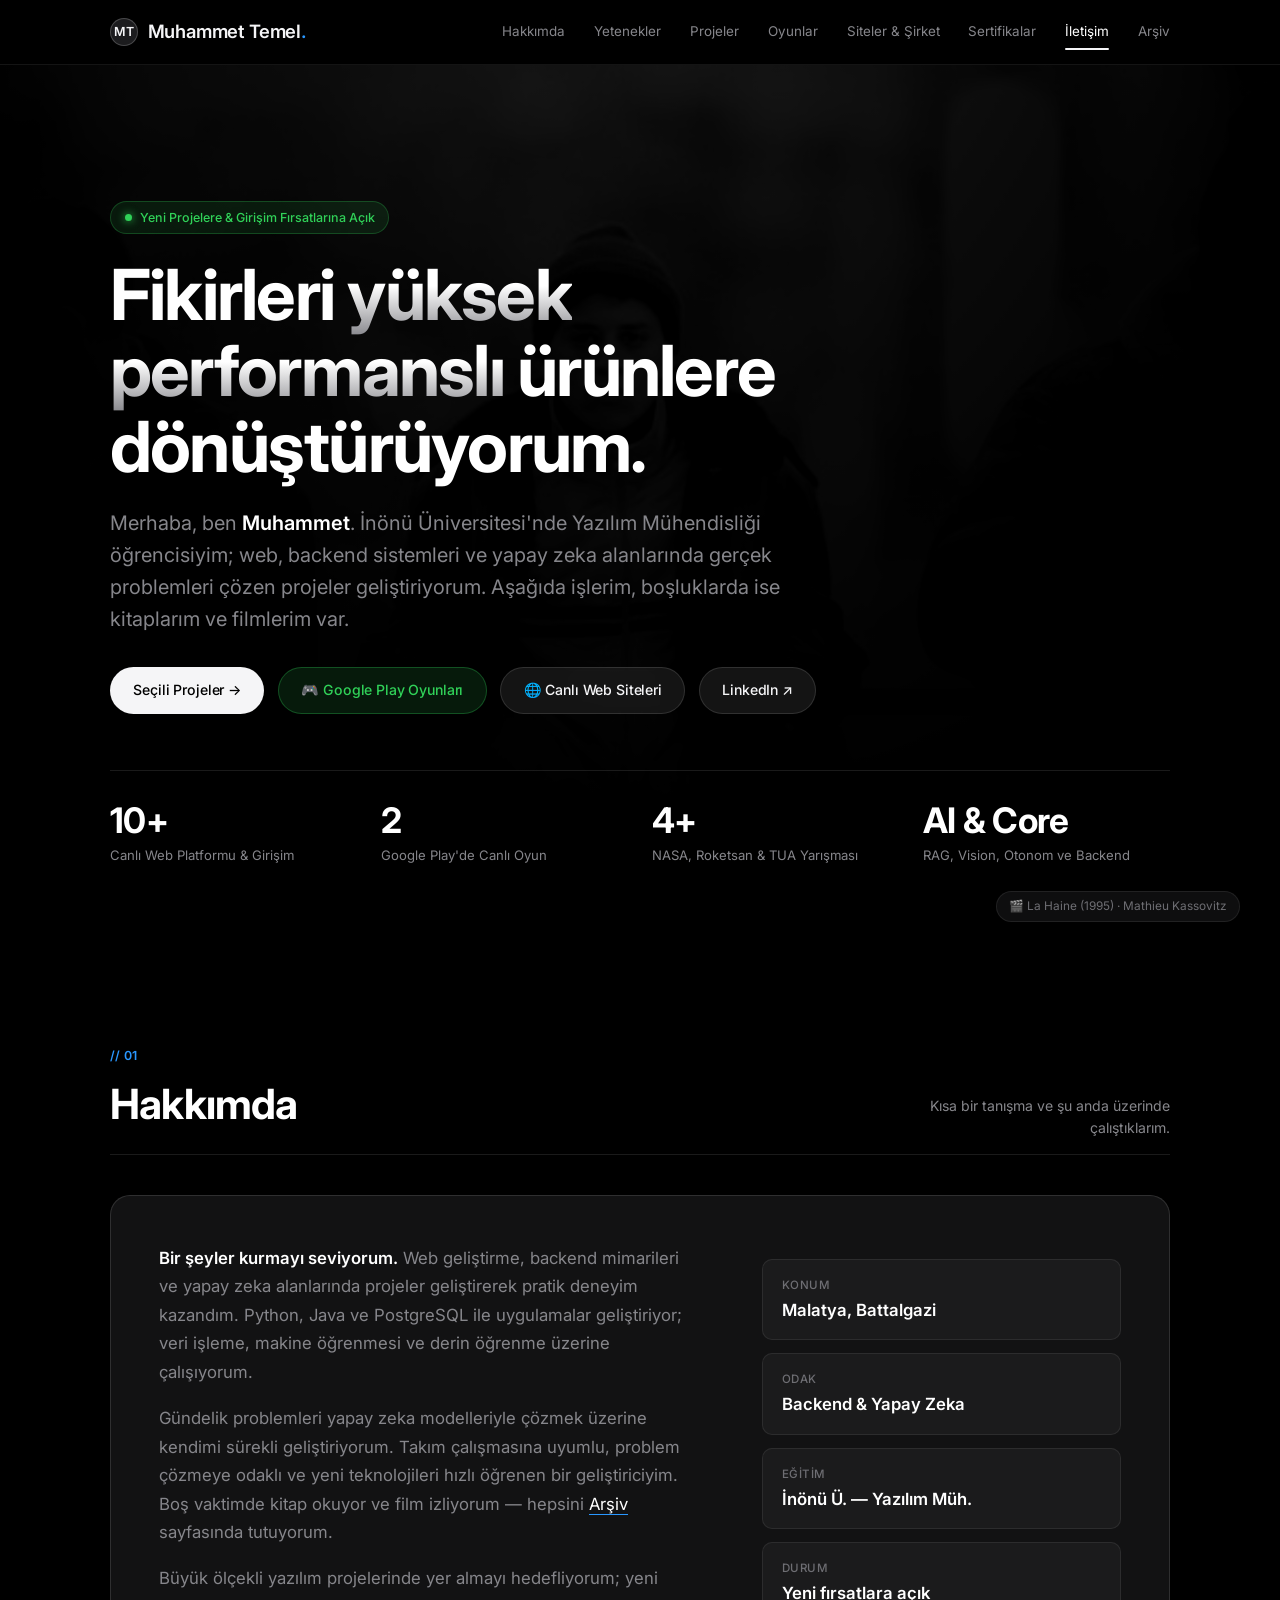
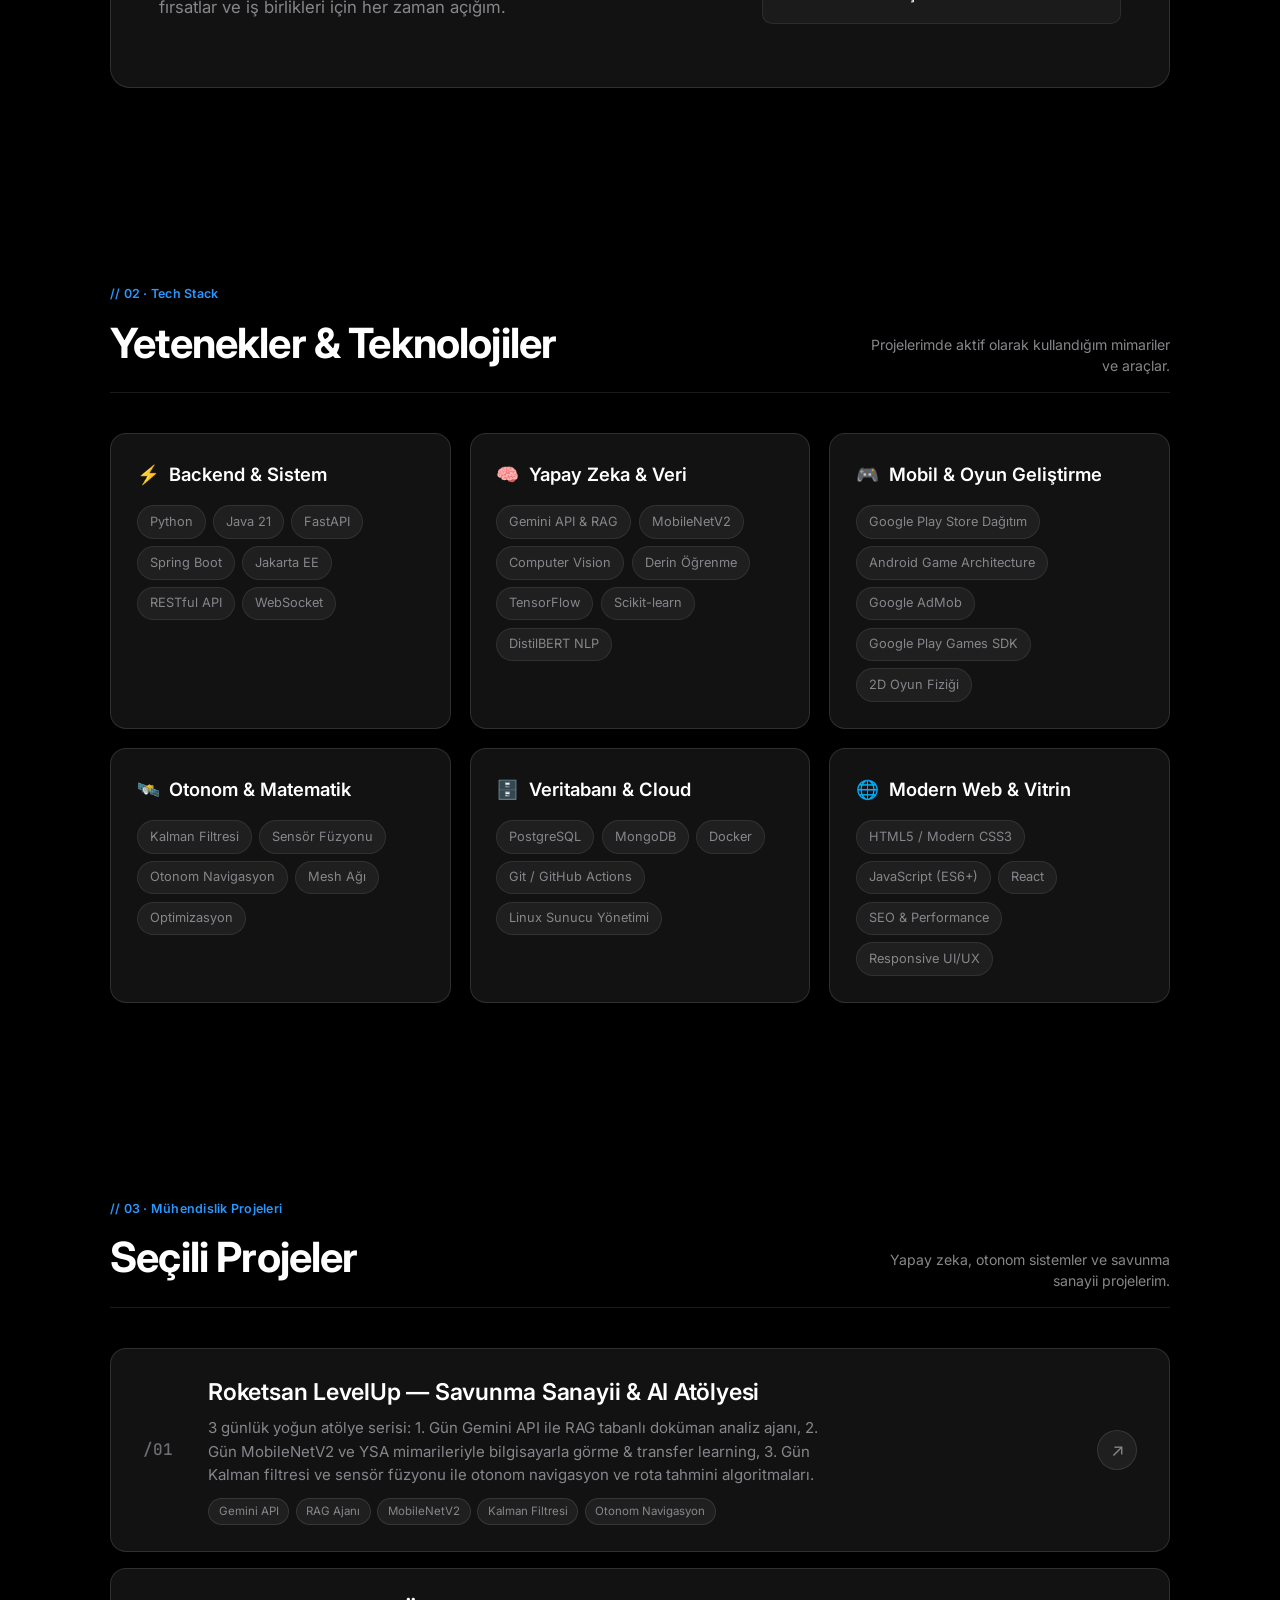
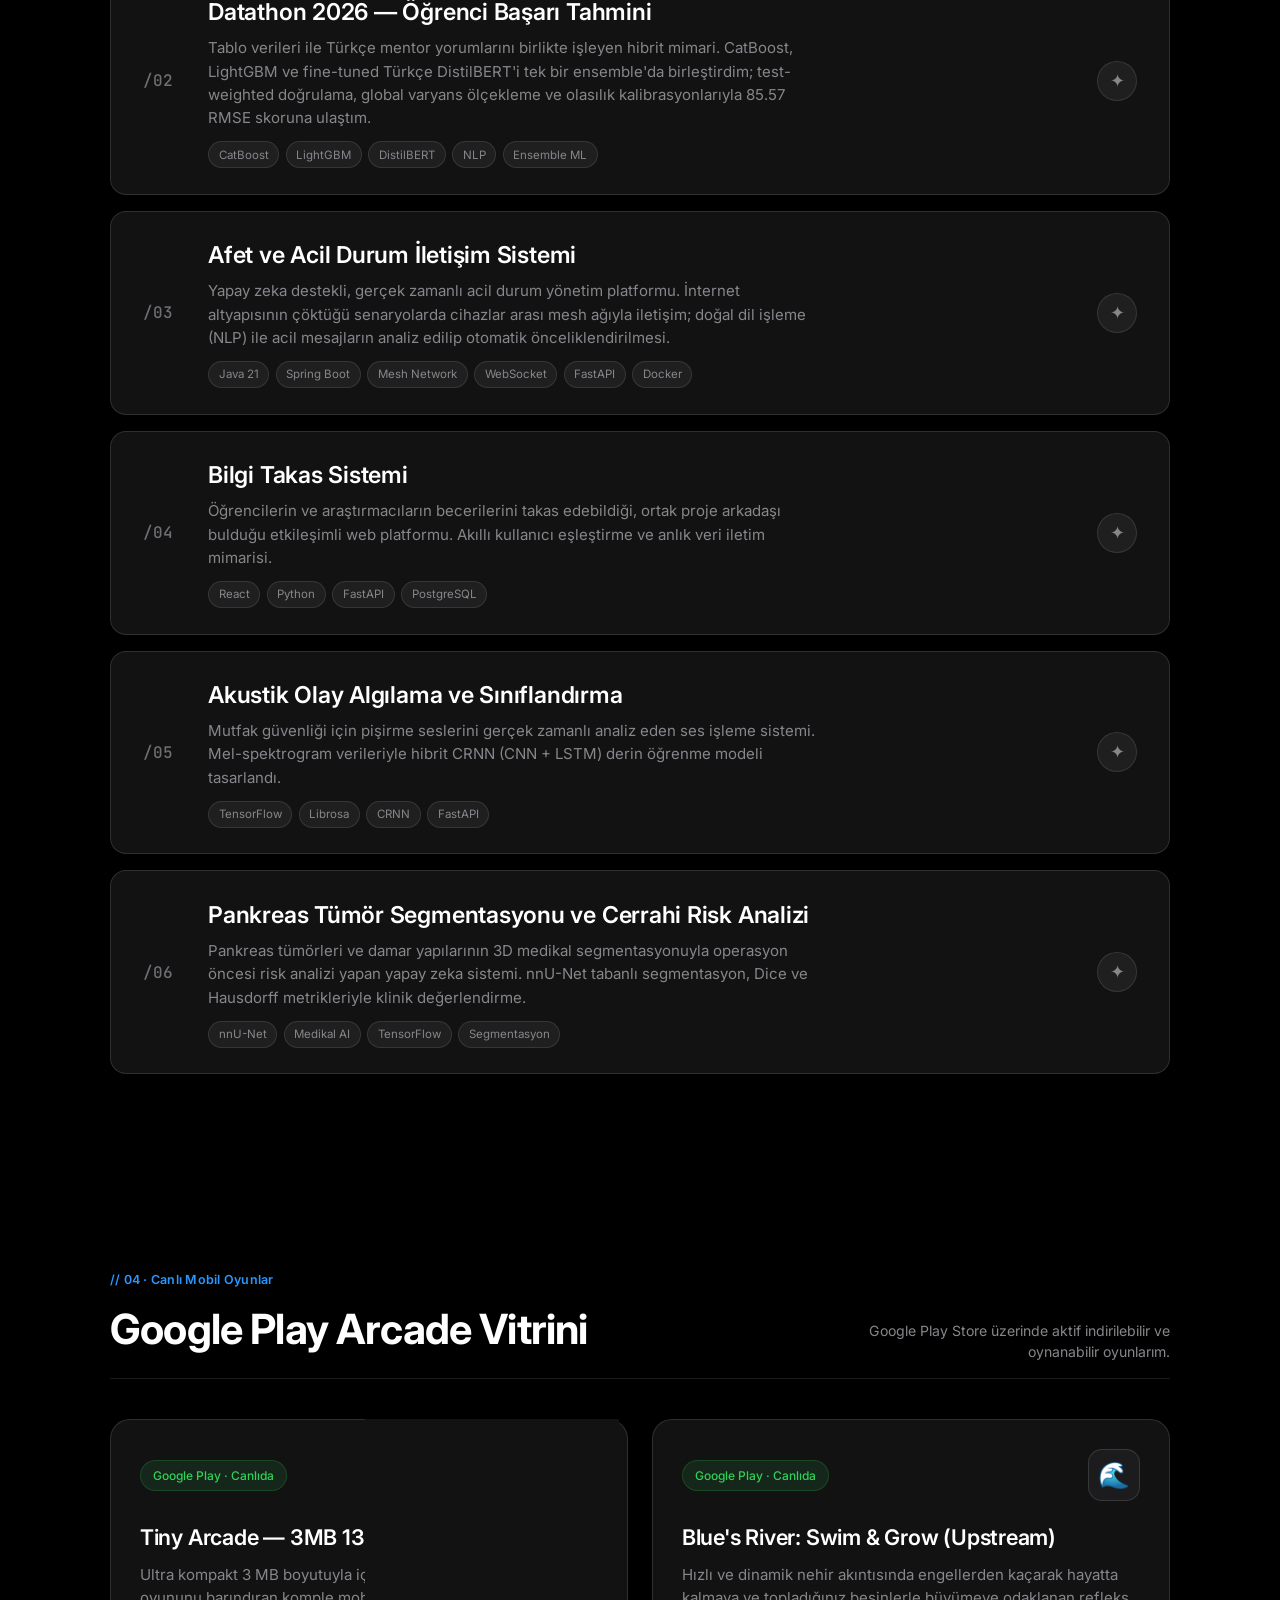
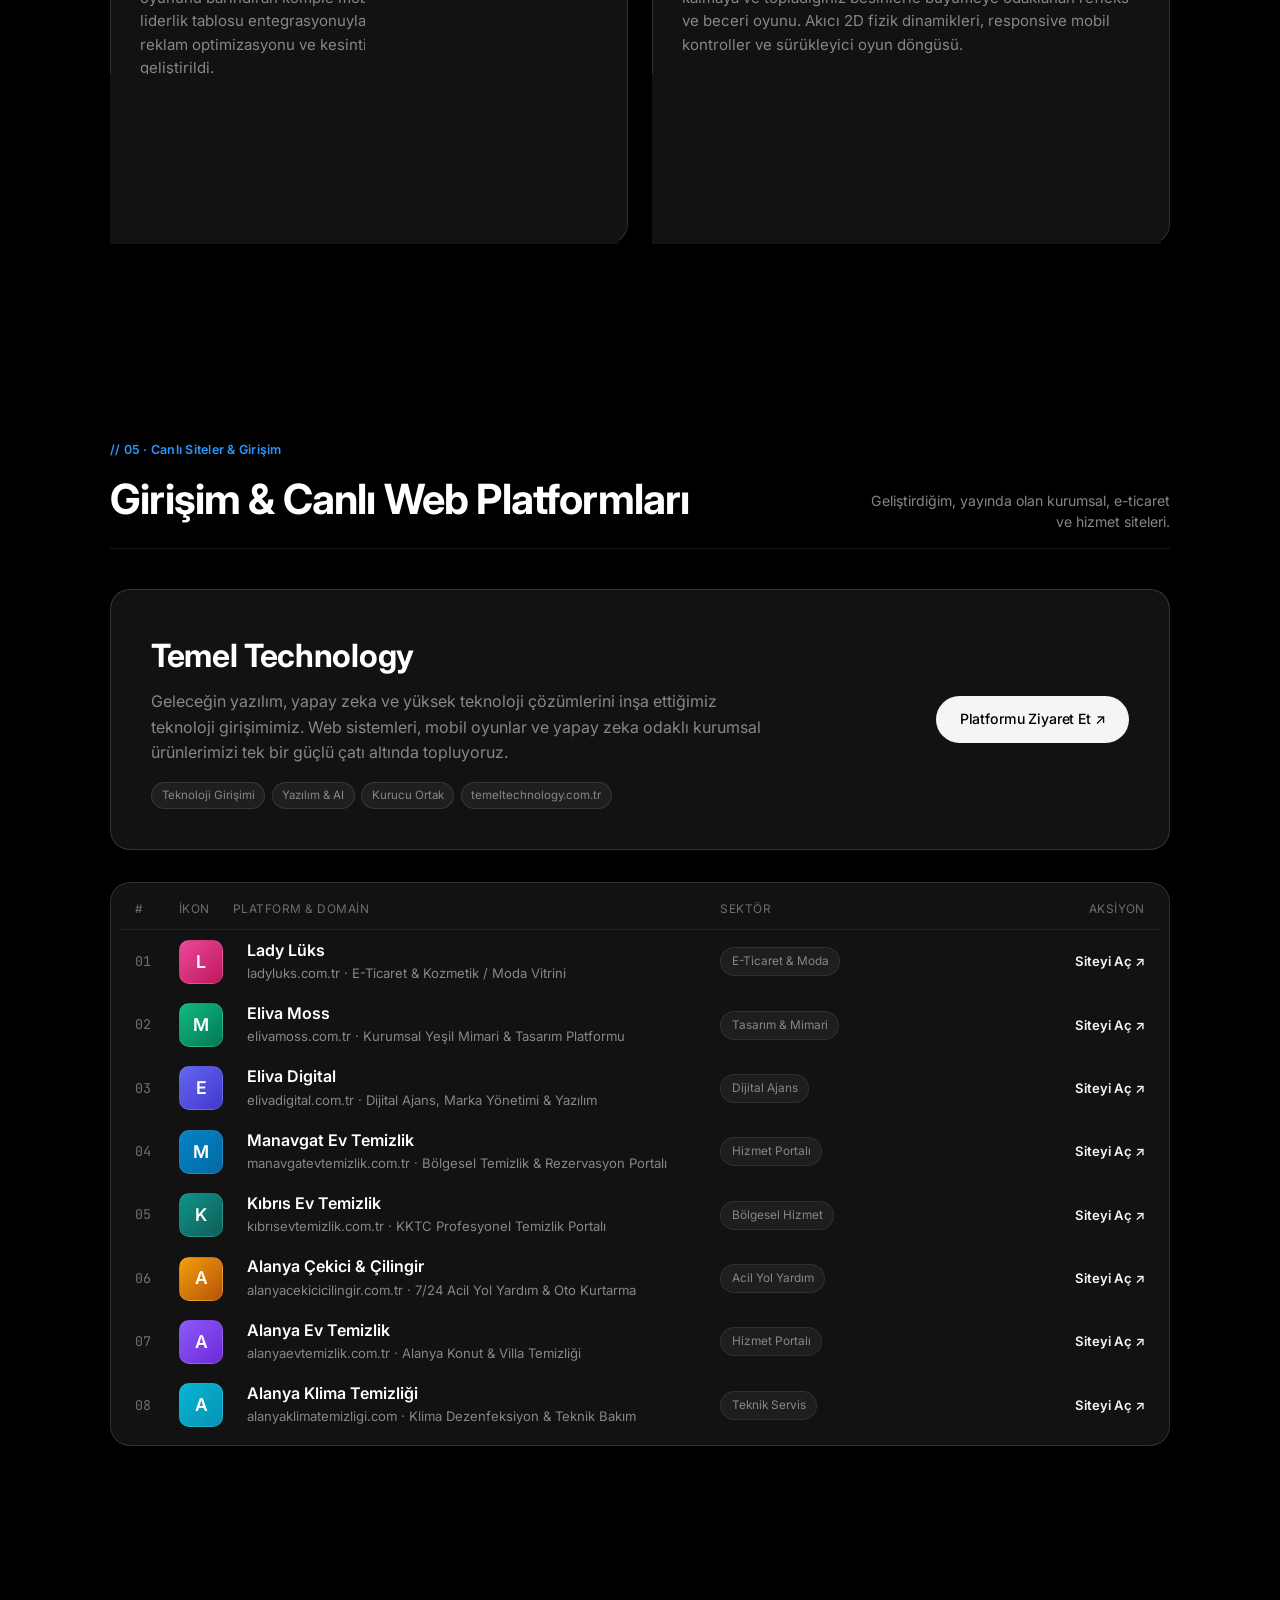
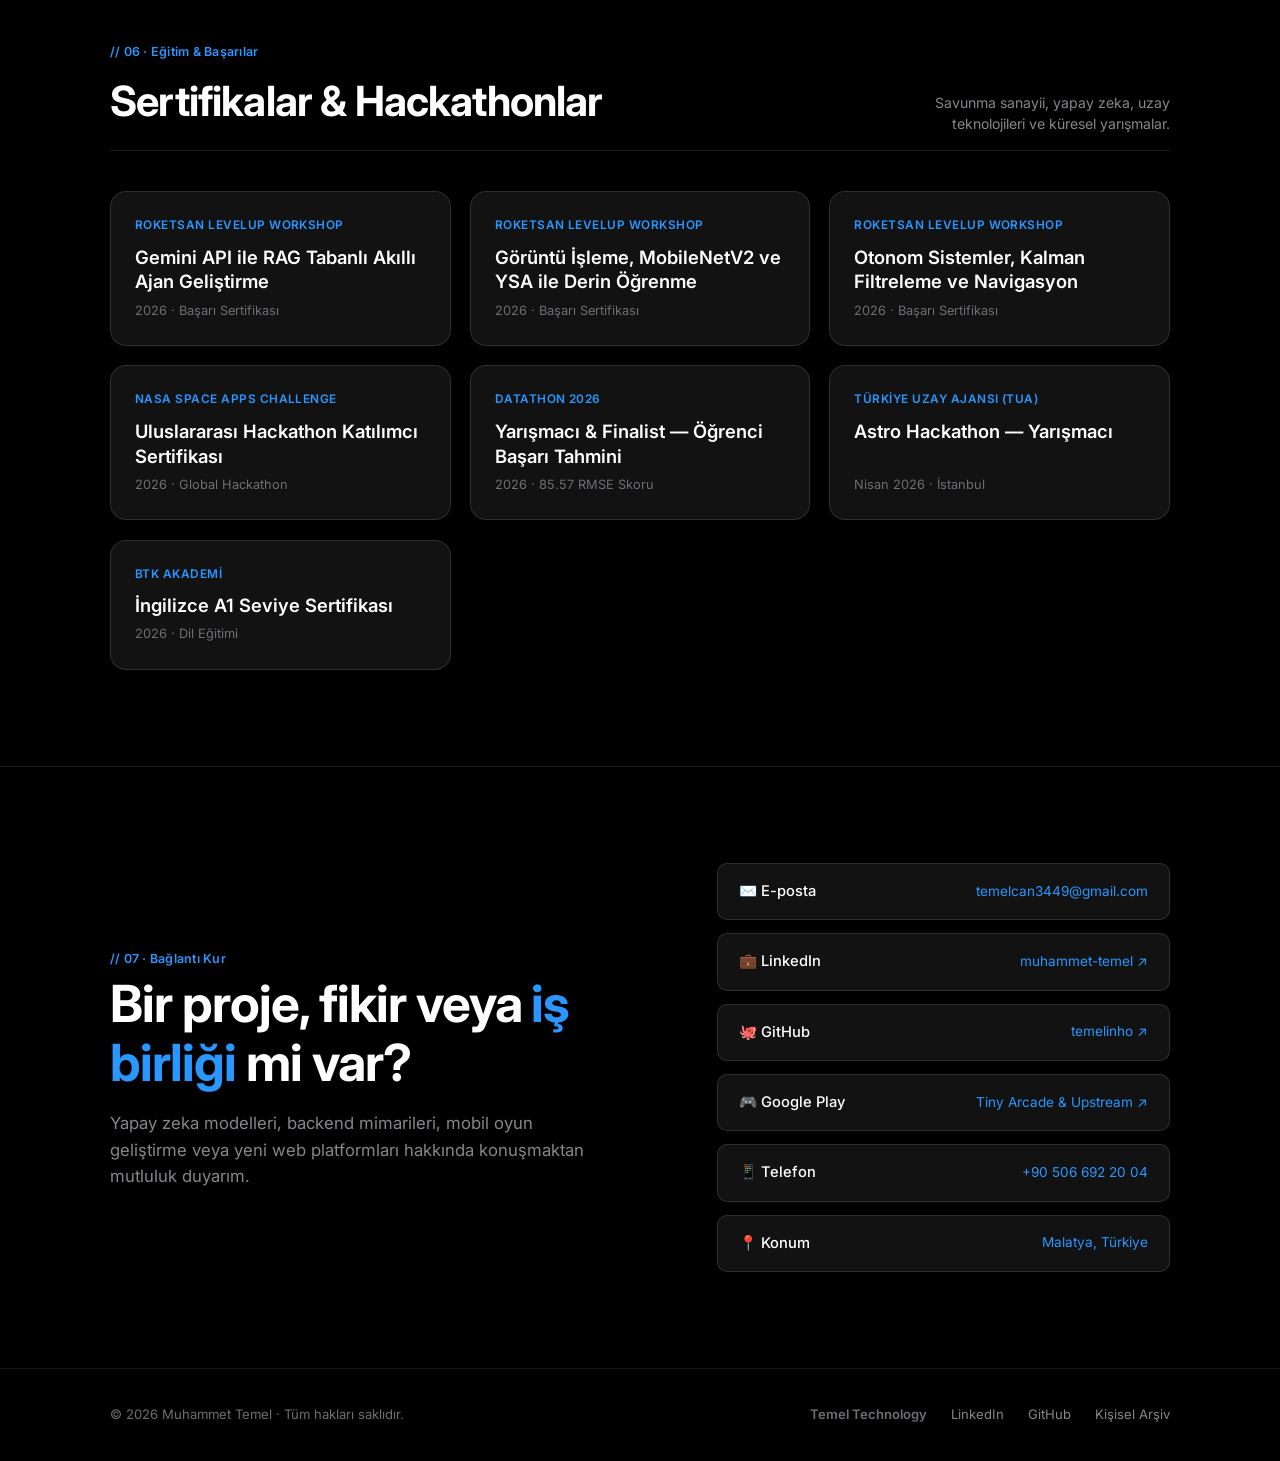
==== commit 9977f935: "Hakkimda metni ve giris aciklamasi sade ve orijinal samimi haline getirildi" ====
--- a/index.html
+++ b/index.html
@@ -44,10 +44,10 @@
           Fikirleri <span class="gradient-text">yüksek performanslı</span> ürünlere dönüştürüyorum.
         </h1>
         <p class="lede">
-          Merhaba, ben <strong>Muhammet Temel</strong>. İnönü Üniversitesi Yazılım Mühendisliği öğrencisiyim. 
-          Yapay zeka (LLM/RAG, Bilgisayarla Görme), yüksek performanslı backend mimarileri, 
-          Google Play'de canlı mobil oyunlar ve ölçeklenebilir web platformları geliştiriyorum. 
-          Aynı zamanda geleceğin teknoloji şirketi <strong>Temel Technology</strong> vizyonunu inşa ediyorum.
+          Merhaba, ben <strong>Muhammet</strong>. İnönü Üniversitesi'nde Yazılım Mühendisliği
+          öğrencisiyim; web, backend sistemleri ve yapay zeka alanlarında
+          gerçek problemleri çözen projeler geliştiriyorum. Aşağıda işlerim,
+          boşluklarda ise kitaplarım ve filmlerim var.
         </p>
 
         <div class="hero-actions">
@@ -87,43 +87,44 @@
       <div class="wrap">
         <div class="section-head">
           <div>
-            <span class="section-tag">// 01 · Kimim Ben?</span>
-            <h2>Hakkımda & Vizyon</h2>
-          </div>
-          <span class="aside">Kod yazmaktan öte, yaşayan ve değer üreten dijital varlıklar inşa ediyorum.</span>
+            <span class="section-tag">// 01</span>
+            <h2>Hakkımda</h2>
+          </div>
+          <span class="aside">Kısa bir tanışma ve şu anda üzerinde çalıştıklarım.</span>
         </div>
 
         <div class="about-card">
           <div class="about-text">
-            <p>
-              <strong>Sürekli üreten, mühendislik disipliniyle hareket eden bir geliştiriciyim.</strong> 
-              Web platformlarından savunma sanayii odaklı derin öğrenme modellerine, otonom rota filtrelerinden mobil oyun mimarilerine kadar geniş bir spektrumda ürün geliştiriyorum.
-            </p>
-            <p>
-              Google Play Store'da aktif olarak canlıda olan iki mobil oyunum (<strong>Tiny Arcade</strong> ve <strong>Blue's River</strong>) bulunuyor. 
-              <strong>Roketsan LevelUp</strong> atölyelerinde RAG ajanları, MobileNetV2 bilgisayarla görme ve Kalman filtresiyle otonom navigasyon algoritmaları üzerine çalıştım. 
-              Ayrıca <strong>NASA Space Apps Challenge</strong> ve <strong>TUA Astro Hackathon</strong> gibi küresel ve ulusal maratonlarda uzay verisi analitiği çözümleri ürettim.
-            </p>
-            <p>
-              Gelecek vizyonum olarak ortaklarımızla birlikte <strong>Temel Technology</strong> çatısı altında yapay zeka, otonom yazılımlar ve dijital ürünler geliştiren güçlü bir teknoloji ekosistemi kuruyoruz.
-            </p>
+            <p><strong>Bir şeyler kurmayı seviyorum.</strong> Web geliştirme, backend
+              mimarileri ve yapay zeka alanlarında projeler geliştirerek pratik
+              deneyim kazandım. Python, Java ve PostgreSQL ile uygulamalar
+              geliştiriyor; veri işleme, makine öğrenmesi ve derin öğrenme üzerine
+              çalışıyorum.</p>
+            <p>Gündelik problemleri yapay zeka modelleriyle çözmek üzerine kendimi
+              sürekli geliştiriyorum. Takım çalışmasına uyumlu, problem çözmeye
+              odaklı ve yeni teknolojileri hızlı öğrenen bir geliştiriciyim.
+              Boş vaktimde kitap okuyor ve film izliyorum — hepsini
+              <a href="arsiv.html" style="border-bottom:1px solid var(--apple-blue); color:#fff;">Arşiv</a>
+              sayfasında tutuyorum.</p>
+            <p>Büyük ölçekli yazılım projelerinde yer almayı hedefliyorum; yeni
+              fırsatlar ve iş birlikleri için her zaman açığım.</p>
           </div>
           <div class="facts-list">
             <div class="fact-box">
+              <div class="f-label">Konum</div>
+              <div class="f-val">Malatya, Battalgazi</div>
+            </div>
+            <div class="fact-box">
+              <div class="f-label">Odak</div>
+              <div class="f-val">Backend & Yapay Zeka</div>
+            </div>
+            <div class="fact-box">
               <div class="f-label">Eğitim</div>
-              <div class="f-val">İnönü Ü. — Yazılım Mühendisliği</div>
+              <div class="f-val">İnönü Ü. — Yazılım Müh.</div>
             </div>
             <div class="fact-box">
-              <div class="f-label">Girişim</div>
-              <div class="f-val">Temel Technology (Kurucu Ortak)</div>
-            </div>
-            <div class="fact-box">
-              <div class="f-label">Temel Uzmanlık</div>
-              <div class="f-val">Backend, AI / RAG, Game Dev</div>
-            </div>
-            <div class="fact-box">
-              <div class="f-label">Konum & İletişim</div>
-              <div class="f-val">Malatya / Global Uzaktan Çalışma</div>
+              <div class="f-label">Durum</div>
+              <div class="f-val">Yeni fırsatlara açık</div>
             </div>
           </div>
         </div>
--- a/style.css
+++ b/style.css
@@ -1,38 +1,39 @@
 /* =========================================================
-   Muhammet Temel — Modern Dark Tech & AI Portfolio
-   Design System: Deep Obsidian, Cyber Neon Accents & Glassmorphism
+   Muhammet Temel — Apple Dark Design System
+   Inspiration: apple.com/pro, macOS Sequoia & iOS Dark Mode
+   Pure Black, Frosted Glass, SF Typography & Precision Spacing
    ========================================================= */
 
-@import url('https://fonts.googleapis.com/css2?family=Outfit:wght@400;500;600;700;800&family=Plus+Jakarta+Sans:wght@300;400;500;600;700&family=JetBrains+Mono:wght@400;500&display=swap');
+@import url('https://fonts.googleapis.com/css2?family=Inter:wght@300;400;500;600;700;800&family=JetBrains+Mono:wght@400;500&display=swap');
 
 :root {
-  /* Renk Paleti - Derin Gece & Tech Gradientleri */
-  --bg: #090d16;
-  --bg-subtle: #0f1626;
-  --card-bg: rgba(17, 25, 40, 0.75);
-  --card-hover: rgba(24, 35, 56, 0.85);
-  --card-border: rgba(255, 255, 255, 0.08);
-  --card-border-hover: rgba(99, 102, 241, 0.4);
-
-  --text-main: #f8fafc;
-  --text-muted: #94a3b8;
-  --text-dim: #64748b;
-
-  /* Vurgu Renkleri */
-  --primary: #6366f1;       /* Indigo Tech */
-  --primary-glow: rgba(99, 102, 241, 0.25);
-  --accent-cyan: #06b6d4;   /* AI / Cyber Cyan */
-  --accent-purple: #a855f7; /* Creative Purple */
-  --accent-green: #10b981;  /* Google Play / Success Green */
-  --accent-orange: #f97316; /* Energetic Orange */
-
-  --font-heading: 'Outfit', sans-serif;
-  --font-body: 'Plus Jakarta Sans', system-ui, sans-serif;
-  --font-mono: 'JetBrains Mono', monospace;
-
-  --maxw: 1200px;
-  --radius: 14px;
-  --radius-sm: 8px;
+  /* Apple Dark Renk Sistemi */
+  --bg: #000000;
+  --bg-subtle: #0d0d0e;
+  --card-bg: rgba(28, 28, 30, 0.65);
+  --card-hover: rgba(44, 44, 46, 0.75);
+  --card-border: rgba(255, 255, 255, 0.12);
+  --card-border-hover: rgba(255, 255, 255, 0.25);
+
+  --text-main: #f5f5f7;
+  --text-muted: #86868b;
+  --text-dim: #6e6e73;
+
+  /* Apple İkonik Vurguları */
+  --apple-blue: #2997ff;
+  --apple-blue-hover: #0071e3;
+  --apple-green: #30d158;
+  --apple-orange: #ff9f0a;
+
+  /* Tipografi */
+  --font-apple: -apple-system, BlinkMacSystemFont, "SF Pro Display", "SF Pro Text", "Inter", sans-serif;
+  --font-mono: "SF Mono", "JetBrains Mono", Menlo, monospace;
+
+  --maxw: 1140px;
+  --radius-lg: 20px;
+  --radius: 16px;
+  --radius-sm: 10px;
+  --radius-pill: 980px;
   --gap: clamp(1.2rem, 3.5vw, 2.5rem);
 }
 
@@ -45,32 +46,29 @@
 html {
   scroll-behavior: smooth;
   color-scheme: dark;
+  background-color: var(--bg);
 }
 
 body {
   background-color: var(--bg);
   color: var(--text-main);
-  font-family: var(--font-body);
+  font-family: var(--font-apple);
   font-size: 16px;
-  line-height: 1.65;
+  line-height: 1.6;
   -webkit-font-smoothing: antialiased;
+  -moz-osx-font-smoothing: grayscale;
   overflow-x: hidden;
   position: relative;
-  background-image: 
-    radial-gradient(at 0% 0%, rgba(99, 102, 241, 0.12) 0px, transparent 50%),
-    radial-gradient(at 100% 30%, rgba(6, 182, 212, 0.08) 0px, transparent 50%),
-    radial-gradient(at 50% 100%, rgba(168, 85, 247, 0.08) 0px, transparent 50%);
-  background-attachment: fixed;
 }
 
 a {
   color: inherit;
   text-decoration: none;
-  transition: color .2s ease;
+  transition: all .2s ease;
 }
 
 ::selection {
-  background: var(--primary);
+  background: rgba(41, 151, 255, 0.35);
   color: #fff;
 }
 
@@ -80,283 +78,255 @@
   padding: 0 var(--gap);
 }
 
-/* ---------- Üst Çubuk (Sticky Glass Navbar) ---------- */
+/* ---------- Apple Glass Nav Bar ---------- */
 .topbar {
   position: sticky;
   top: 0;
   z-index: 100;
-  background: rgba(9, 13, 22, 0.82);
-  backdrop-filter: blur(16px);
-  -webkit-backdrop-filter: blur(16px);
-  border-bottom: 1px solid var(--card-border);
+  background: rgba(0, 0, 0, 0.72);
+  backdrop-filter: blur(20px) saturate(180%);
+  -webkit-backdrop-filter: blur(20px) saturate(180%);
+  border-bottom: 1px solid rgba(255, 255, 255, 0.08);
 }
 .topbar .wrap {
   display: flex;
   align-items: center;
   justify-content: space-between;
-  height: 72px;
+  height: 64px;
 }
 .brand {
-  font-family: var(--font-heading);
-  font-weight: 700;
-  font-size: 1.35rem;
-  letter-spacing: -0.02em;
-  display: flex;
-  align-items: center;
-  gap: .5rem;
+  font-weight: 600;
+  font-size: 1.15rem;
+  letter-spacing: -0.01em;
+  display: flex;
+  align-items: center;
+  gap: .6rem;
+  color: var(--text-main);
 }
 .brand .brand-avatar {
-  width: 32px;
-  height: 32px;
+  width: 28px;
+  height: 28px;
   border-radius: 50%;
-  background: linear-gradient(135deg, var(--primary), var(--accent-cyan));
+  background: #1c1c1e;
+  border: 1px solid rgba(255, 255, 255, 0.2);
   display: grid;
   place-items: center;
-  font-size: .85rem;
-  font-weight: 700;
-  color: #fff;
+  font-size: .78rem;
+  font-weight: 600;
+  color: var(--text-main);
 }
 .brand .dot {
-  color: var(--accent-cyan);
+  color: var(--apple-blue);
 }
 .nav {
   display: flex;
-  gap: 1.6rem;
+  gap: 1.8rem;
   align-items: center;
 }
 .nav a {
-  font-size: .88rem;
-  font-weight: 500;
+  font-size: .84rem;
+  font-weight: 400;
   color: var(--text-muted);
   position: relative;
   padding: .3rem 0;
-  transition: color .2s;
+  transition: color .2s ease;
 }
 .nav a:hover, .nav a.active {
   color: #fff;
 }
-.nav a::after {
+.nav a.active::after {
   content: '';
   position: absolute;
   left: 0;
   bottom: -2px;
-  width: 0;
+  width: 100%;
   height: 2px;
-  background: linear-gradient(90deg, var(--primary), var(--accent-cyan));
-  transition: width .25s ease;
+  background: var(--text-main);
   border-radius: 2px;
-}
-.nav a:hover::after, .nav a.active::after {
-  width: 100%;
 }
 .menu-btn {
   display: none;
   background: none;
   border: 0;
   cursor: pointer;
-  font-size: 1.6rem;
+  font-size: 1.4rem;
   color: var(--text-main);
 }
 
-/* ---------- Hero Bölümü ---------- */
+/* ---------- Hero Bölümü (Apple Sinematik Sunum) ---------- */
 .hero {
   position: relative;
-  min-height: 80vh;
-  display: flex;
-  align-items: center;
-  padding: clamp(4.5rem, 10vw, 8rem) 0 clamp(3.5rem, 7vw, 5.5rem);
+  min-height: 82vh;
+  display: flex;
+  align-items: flex-end;
+  padding: clamp(5rem, 11vw, 8.5rem) 0 clamp(3.5rem, 7vw, 5rem);
   overflow: hidden;
-  background: var(--bg);
+  background: #000;
 }
 .hero-bg {
   position: absolute;
   inset: 0;
-  background: url('assets/hero.jpg') center 28% / cover no-repeat;
-  filter: grayscale(100%) contrast(1.2) brightness(0.7);
-  opacity: 0.42;
+  background: url('assets/hero.jpg') center 22% / cover no-repeat;
+  filter: grayscale(100%) contrast(1.15) brightness(0.5);
+  opacity: 0.35;
   z-index: 0;
   pointer-events: none;
-  transform: scale(1.02);
-  transition: transform 6s ease-out;
-}
-.hero:hover .hero-bg {
-  transform: scale(1.05);
 }
 .hero-bg::after {
   content: '';
   position: absolute;
   inset: 0;
   background: 
-    linear-gradient(180deg, rgba(9, 13, 22, 0.3) 0%, rgba(9, 13, 22, 0.75) 65%, var(--bg) 100%),
-    linear-gradient(90deg, rgba(9, 13, 22, 0.92) 0%, rgba(9, 13, 22, 0.45) 50%, rgba(9, 13, 22, 0.85) 100%);
+    linear-gradient(180deg, rgba(0,0,0,0.2) 0%, rgba(0,0,0,0.7) 60%, #000 100%),
+    linear-gradient(90deg, rgba(0,0,0,0.85) 0%, rgba(0,0,0,0.3) 50%, rgba(0,0,0,0.85) 100%);
 }
 .hero-glow {
-  position: absolute;
-  top: -80px;
-  left: 20%;
-  width: 500px;
-  height: 400px;
-  background: radial-gradient(circle, rgba(99,102,241,0.2) 0%, rgba(6,182,212,0.08) 50%, transparent 70%);
-  filter: blur(60px);
-  z-index: 1;
-  pointer-events: none;
+  display: none; /* Apple sadeliğinde neon glow yok */
 }
 .hero .wrap {
   position: relative;
   z-index: 2;
-}
+  width: 100%;
+}
+.badge-status {
+  display: inline-flex;
+  align-items: center;
+  gap: .5rem;
+  padding: .35rem .85rem;
+  border-radius: var(--radius-pill);
+  background: rgba(48, 209, 88, 0.1);
+  border: 1px solid rgba(48, 209, 88, 0.25);
+  font-size: .78rem;
+  font-weight: 500;
+  color: var(--apple-green);
+  margin-bottom: 1.4rem;
+}
+.pulse-dot {
+  width: 7px;
+  height: 7px;
+  border-radius: 50%;
+  background: var(--apple-green);
+  box-shadow: 0 0 8px var(--apple-green);
+}
+
+.hero h1 {
+  font-size: clamp(2.6rem, 6vw, 4.4rem);
+  font-weight: 700;
+  line-height: 1.08;
+  letter-spacing: -0.025em;
+  max-width: 18ch;
+  color: #fff;
+}
+.hero h1 .gradient-text {
+  color: var(--text-main);
+  background: linear-gradient(180deg, #ffffff 40%, #86868b 100%);
+  -webkit-background-clip: text;
+  -webkit-text-fill-color: transparent;
+}
+.hero .lede {
+  margin-top: 1.4rem;
+  max-width: 58ch;
+  font-size: clamp(1.05rem, 1.8vw, 1.25rem);
+  color: var(--text-muted);
+  line-height: 1.6;
+}
+.hero .lede strong {
+  color: #fff;
+  font-weight: 600;
+}
+.hero-actions {
+  margin-top: 2rem;
+  display: flex;
+  gap: .85rem;
+  flex-wrap: wrap;
+  align-items: center;
+}
+
+/* Apple Pill Butonları */
+.btn {
+  display: inline-flex;
+  align-items: center;
+  gap: .5rem;
+  padding: .7rem 1.4rem;
+  border-radius: var(--radius-pill);
+  font-size: .88rem;
+  font-weight: 500;
+  letter-spacing: -0.01em;
+  cursor: pointer;
+  transition: all .2s cubic-bezier(0.16, 1, 0.3, 1);
+  border: 1px solid transparent;
+}
+.btn-primary {
+  background: #f5f5f7;
+  color: #000;
+}
+.btn-primary:hover {
+  background: #ffffff;
+  transform: scale(1.02);
+}
+.btn-ghost {
+  background: rgba(255, 255, 255, 0.08);
+  border-color: rgba(255, 255, 255, 0.12);
+  color: var(--text-main);
+  backdrop-filter: blur(10px);
+}
+.btn-ghost:hover {
+  background: rgba(255, 255, 255, 0.14);
+  border-color: rgba(255, 255, 255, 0.25);
+  transform: scale(1.02);
+}
+.btn-play {
+  background: rgba(48, 209, 88, 0.12);
+  border-color: rgba(48, 209, 88, 0.3);
+  color: var(--apple-green);
+}
+.btn-play:hover {
+  background: rgba(48, 209, 88, 0.22);
+  transform: scale(1.02);
+}
+
 .hero-film-credit {
   position: absolute;
   right: var(--gap);
   bottom: 1.5rem;
   z-index: 3;
-  font-family: var(--font-mono);
-  font-size: .72rem;
-  letter-spacing: .06em;
-  color: rgba(255, 255, 255, 0.45);
-  background: rgba(9, 13, 22, 0.6);
-  padding: .3rem .8rem;
-  border-radius: 20px;
+  font-size: .74rem;
+  color: var(--text-dim);
+  background: rgba(28, 28, 30, 0.5);
+  padding: .3rem .75rem;
+  border-radius: var(--radius-pill);
   border: 1px solid rgba(255, 255, 255, 0.08);
-  backdrop-filter: blur(8px);
-  pointer-events: none;
+  backdrop-filter: blur(10px);
 }
 @media (max-width: 768px) {
   .hero-film-credit { display: none; }
 }
-.badge-status {
-  display: inline-flex;
-  align-items: center;
-  gap: .55rem;
-  padding: .4rem .9rem;
-  border-radius: 30px;
-  background: rgba(16, 185, 129, 0.12);
-  border: 1px solid rgba(16, 185, 129, 0.28);
-  font-size: .8rem;
-  font-weight: 600;
-  color: #34d399;
-  margin-bottom: 1.5rem;
-  letter-spacing: .02em;
-}
-.pulse-dot {
-  width: 8px;
-  height: 8px;
-  border-radius: 50%;
-  background: #10b981;
-  box-shadow: 0 0 10px #10b981;
-  animation: pulse 2s infinite;
-}
-@keyframes pulse {
-  0% { transform: scale(0.95); opacity: 0.8; }
-  50% { transform: scale(1.3); opacity: 1; }
-  100% { transform: scale(0.95); opacity: 0.8; }
-}
-
-.hero h1 {
-  font-family: var(--font-heading);
-  font-size: clamp(2.6rem, 6.5vw, 4.8rem);
-  font-weight: 800;
-  line-height: 1.1;
-  letter-spacing: -0.03em;
-  max-width: 18ch;
-}
-.hero h1 .gradient-text {
-  background: linear-gradient(135deg, #fff 20%, var(--primary) 60%, var(--accent-cyan) 100%);
-  -webkit-background-clip: text;
-  -webkit-text-fill-color: transparent;
-}
-.hero .lede {
-  margin-top: 1.6rem;
-  max-width: 60ch;
-  font-size: clamp(1.05rem, 2vw, 1.25rem);
-  color: var(--text-muted);
-  line-height: 1.7;
-}
-.hero .lede strong {
-  color: #fff;
-  font-weight: 600;
-}
-.hero-actions {
-  margin-top: 2.2rem;
-  display: flex;
-  gap: 1rem;
-  flex-wrap: wrap;
-  align-items: center;
-}
-
-/* Modern Butonlar */
-.btn {
-  display: inline-flex;
-  align-items: center;
-  gap: .55rem;
-  padding: .78rem 1.6rem;
-  border-radius: var(--radius-sm);
-  font-size: .9rem;
-  font-weight: 600;
-  letter-spacing: .02em;
-  cursor: pointer;
-  transition: all .22s cubic-bezier(0.16, 1, 0.3, 1);
-  border: 1px solid transparent;
-}
-.btn-primary {
-  background: linear-gradient(135deg, var(--primary), #4f46e5);
-  color: #fff;
-  box-shadow: 0 4px 18px rgba(99, 102, 241, 0.35);
-}
-.btn-primary:hover {
-  transform: translateY(-2px);
-  box-shadow: 0 8px 25px rgba(99, 102, 241, 0.5);
-}
-.btn-ghost {
-  background: rgba(255, 255, 255, 0.05);
-  border-color: var(--card-border);
-  color: var(--text-main);
-  backdrop-filter: blur(8px);
-}
-.btn-ghost:hover {
-  background: rgba(255, 255, 255, 0.1);
-  border-color: rgba(255, 255, 255, 0.2);
-  transform: translateY(-2px);
-}
-.btn-play {
-  background: rgba(16, 185, 129, 0.12);
-  border-color: rgba(16, 185, 129, 0.3);
-  color: #34d399;
-}
-.btn-play:hover {
-  background: rgba(16, 185, 129, 0.22);
-  border-color: rgba(16, 185, 129, 0.5);
-  transform: translateY(-2px);
-}
-
-/* İstatistik Şeridi */
+
+/* Apple İstatistik Şeridi */
 .hero-stats {
   margin-top: 3.5rem;
   display: grid;
-  grid-template-columns: repeat(auto-fit, minmax(180px, 1fr));
-  gap: 1.2rem;
+  grid-template-columns: repeat(auto-fit, minmax(170px, 1fr));
+  gap: 1.5rem;
   padding-top: 2rem;
-  border-top: 1px solid var(--card-border);
+  border-top: 1px solid rgba(255, 255, 255, 0.1);
 }
 .stat-item {
   display: flex;
   flex-direction: column;
 }
 .stat-num {
-  font-family: var(--font-heading);
   font-size: 2.2rem;
-  font-weight: 800;
+  font-weight: 700;
   line-height: 1;
-  background: linear-gradient(135deg, #fff, var(--text-muted));
-  -webkit-background-clip: text;
-  -webkit-text-fill-color: transparent;
+  color: #fff;
+  letter-spacing: -0.02em;
 }
 .stat-label {
   font-size: .82rem;
-  color: var(--text-dim);
+  color: var(--text-muted);
   margin-top: .4rem;
-  font-weight: 500;
-  letter-spacing: .02em;
+  font-weight: 400;
 }
 
 /* ---------- Bölüm Başlıkları ---------- */
@@ -369,865 +339,373 @@
   align-items: flex-end;
   justify-content: space-between;
   gap: 1.5rem;
-  margin-bottom: 2.8rem;
-  border-bottom: 1px solid var(--card-border);
-  padding-bottom: 1.2rem;
+  margin-bottom: 2.5rem;
+  border-bottom: 1px solid rgba(255, 255, 255, 0.1);
+  padding-bottom: 1rem;
 }
 .section-tag {
   display: inline-block;
-  font-family: var(--font-mono);
   font-size: .78rem;
-  color: var(--accent-cyan);
-  margin-bottom: .4rem;
-  letter-spacing: .08em;
-  text-transform: uppercase;
+  color: var(--apple-blue);
+  margin-bottom: .35rem;
+  font-weight: 600;
+  letter-spacing: .02em;
 }
 .section-head h2 {
-  font-family: var(--font-heading);
+  font-size: clamp(1.8rem, 3.8vw, 2.6rem);
   font-weight: 700;
-  font-size: clamp(1.8rem, 4vw, 2.6rem);
   letter-spacing: -0.02em;
   color: #fff;
 }
 .section-head .aside {
   font-size: .88rem;
   color: var(--text-muted);
-  max-width: 32ch;
+  max-width: 34ch;
   text-align: right;
   line-height: 1.5;
 }
 
-/* ---------- Hakkımda Bölümü ---------- */
+/* ---------- 01 Hakkımda (Apple Card) ---------- */
 .about-card {
   background: var(--card-bg);
   border: 1px solid var(--card-border);
-  border-radius: var(--radius);
+  border-radius: var(--radius-lg);
   padding: clamp(1.8rem, 4vw, 3rem);
   display: grid;
   grid-template-columns: 1.5fr 1fr;
   gap: clamp(2rem, 5vw, 4rem);
   align-items: center;
-  backdrop-filter: blur(12px);
-  position: relative;
-  overflow: hidden;
-}
-.about-card::before {
-  content: '';
-  position: absolute;
-  top: 0;
-  right: 0;
-  width: 250px;
-  height: 250px;
-  background: radial-gradient(circle, rgba(99,102,241,0.15), transparent 70%);
-  pointer-events: none;
+  backdrop-filter: blur(20px) saturate(180%);
 }
 .about-text p {
   color: var(--text-muted);
   font-size: 1.05rem;
-  line-height: 1.75;
-  margin-bottom: 1.2rem;
+  line-height: 1.7;
+  margin-bottom: 1.1rem;
 }
 .about-text p strong {
   color: #fff;
+  font-weight: 600;
 }
 .facts-list {
   display: grid;
-  gap: 1rem;
+  gap: .8rem;
 }
 .fact-box {
-  background: rgba(255, 255, 255, 0.03);
-  border: 1px solid var(--card-border);
+  background: rgba(255, 255, 255, 0.04);
+  border: 1px solid rgba(255, 255, 255, 0.08);
   padding: 1rem 1.2rem;
   border-radius: var(--radius-sm);
-  transition: border-color .2s;
+  transition: all .2s;
 }
 .fact-box:hover {
-  border-color: rgba(99, 102, 241, 0.35);
+  background: rgba(255, 255, 255, 0.07);
+  border-color: rgba(255, 255, 255, 0.16);
 }
 .fact-box .f-label {
   font-size: .72rem;
-  letter-spacing: .08em;
   text-transform: uppercase;
   color: var(--text-dim);
-  font-family: var(--font-mono);
+  font-weight: 500;
+  letter-spacing: .04em;
 }
 .fact-box .f-val {
   font-size: 1.05rem;
   font-weight: 600;
   color: #fff;
-  margin-top: .2rem;
-}
-
-/* ---------- Yetenekler ---------- */
+  margin-top: .15rem;
+}
+
+/* ---------- 02 Yetenekler (Grid) ---------- */
 .skills-grid {
   display: grid;
   grid-template-columns: repeat(auto-fit, minmax(280px, 1fr));
-  gap: 1.4rem;
+  gap: 1.2rem;
 }
 .skill-card {
   background: var(--card-bg);
   border: 1px solid var(--card-border);
   border-radius: var(--radius);
   padding: 1.6rem;
-  backdrop-filter: blur(10px);
-  transition: all .25s ease;
-  position: relative;
-  overflow: hidden;
+  backdrop-filter: blur(20px);
+  transition: all .2s ease;
 }
 .skill-card:hover {
-  transform: translateY(-4px);
+  background: var(--card-hover);
   border-color: var(--card-border-hover);
-  background: var(--card-hover);
-  box-shadow: 0 14px 30px -15px rgba(0,0,0,0.5);
 }
 .skill-card h3 {
-  font-family: var(--font-heading);
-  font-weight: 600;
-  font-size: 1.2rem;
+  font-weight: 600;
+  font-size: 1.15rem;
   margin-bottom: 1rem;
   display: flex;
   align-items: center;
   gap: .6rem;
   color: #fff;
 }
-.skill-icon {
-  font-size: 1.2rem;
-}
 .chips {
   display: flex;
   flex-wrap: wrap;
-  gap: .5rem;
+  gap: .45rem;
 }
 .chip {
   font-size: .8rem;
-  font-weight: 500;
-  color: var(--text-muted);
-  background: rgba(255, 255, 255, 0.04);
-  border: 1px solid var(--card-border);
+  font-weight: 400;
+  color: var(--text-muted);
+  background: rgba(255, 255, 255, 0.06);
+  border: 1px solid rgba(255, 255, 255, 0.08);
   padding: .35rem .75rem;
-  border-radius: 20px;
-  transition: all .2s;
+  border-radius: var(--radius-pill);
+  transition: all .15s;
 }
 .chip:hover {
-  background: rgba(99, 102, 241, 0.15);
-  color: #fff;
-  border-color: rgba(99, 102, 241, 0.4);
-}
-
-/* ---------- Seçili Projeler ---------- */
+  background: rgba(255, 255, 255, 0.12);
+  color: #fff;
+}
+
+/* ---------- 03 Seçili Projeler ---------- */
 .projects {
   display: grid;
-  gap: 1.2rem;
+  gap: 1rem;
 }
 .project-card {
   display: grid;
   grid-template-columns: auto 1fr auto;
-  gap: clamp(1rem, 3.5vw, 2.5rem);
+  gap: clamp(1rem, 3vw, 2.2rem);
   align-items: center;
   background: var(--card-bg);
   border: 1px solid var(--card-border);
   border-radius: var(--radius);
-  padding: 1.8rem clamp(1.4rem, 3vw, 2.2rem);
-  backdrop-filter: blur(10px);
-  transition: all .25s ease;
-  position: relative;
+  padding: 1.6rem clamp(1.2rem, 3vw, 2rem);
+  backdrop-filter: blur(20px);
+  transition: all .2s ease;
 }
 .project-card:hover {
-  transform: translateY(-3px);
+  background: var(--card-hover);
   border-color: var(--card-border-hover);
-  background: var(--card-hover);
-  box-shadow: 0 16px 36px -16px rgba(0,0,0,0.5);
 }
 .p-index {
   font-family: var(--font-mono);
-  font-size: 1.1rem;
-  color: var(--accent-cyan);
+  font-size: 1rem;
+  color: var(--text-dim);
   font-weight: 500;
 }
 .p-content h3 {
-  font-family: var(--font-heading);
-  font-size: clamp(1.2rem, 2.5vw, 1.55rem);
-  font-weight: 600;
-  color: #fff;
-  margin-bottom: .4rem;
+  font-size: clamp(1.15rem, 2.2vw, 1.45rem);
+  font-weight: 600;
+  color: #fff;
+  margin-bottom: .3rem;
+  letter-spacing: -0.01em;
 }
 .p-content p {
   color: var(--text-muted);
-  font-size: .95rem;
-  line-height: 1.6;
+  font-size: .94rem;
+  line-height: 1.55;
   max-width: 68ch;
 }
 .p-tags {
-  margin-top: .8rem;
-  display: flex;
-  gap: .45rem;
+  margin-top: .75rem;
+  display: flex;
+  gap: .4rem;
   flex-wrap: wrap;
 }
 .tag {
   font-size: .72rem;
-  font-family: var(--font-mono);
-  color: var(--accent-cyan);
-  background: rgba(6, 182, 212, 0.08);
-  border: 1px solid rgba(6, 182, 212, 0.2);
+  color: var(--text-muted);
+  background: rgba(255, 255, 255, 0.06);
+  border: 1px solid rgba(255, 255, 255, 0.1);
   padding: .2rem .6rem;
-  border-radius: 4px;
+  border-radius: var(--radius-pill);
 }
 .p-action {
   display: flex;
   align-items: center;
   justify-content: center;
-  width: 44px;
-  height: 44px;
+  width: 40px;
+  height: 40px;
   border-radius: 50%;
-  background: rgba(255, 255, 255, 0.04);
+  background: rgba(255, 255, 255, 0.06);
+  border: 1px solid rgba(255, 255, 255, 0.1);
+  color: var(--text-muted);
+  font-size: 1.1rem;
+  transition: all .2s;
+}
+.project-card:hover .p-action {
+  background: #fff;
+  color: #000;
+}
+
+/* ---------- 04 Oyunlar (Google Play Arcade) ---------- */
+.games-grid {
+  display: grid;
+  grid-template-columns: repeat(auto-fit, minmax(340px, 1fr));
+  gap: 1.5rem;
+}
+.game-card {
+  display: flex;
+  flex-direction: column;
+  background: var(--card-bg);
   border: 1px solid var(--card-border);
-  color: var(--text-muted);
-  font-size: 1.2rem;
+  border-radius: var(--radius-lg);
+  padding: 1.8rem;
+  backdrop-filter: blur(20px);
   transition: all .2s ease;
 }
-.project-card:hover .p-action {
-  background: var(--primary);
-  border-color: var(--primary);
-  color: #fff;
-  transform: translateX(4px) scale(1.05);
-}
-
-/* ---------- Oyunlar (Google Play Arcade) ---------- */
-.games-grid {
-  display: grid;
-  grid-template-columns: repeat(auto-fit, minmax(340px, 1fr));
-  gap: 1.8rem;
-}
-.game-card {
-  display: flex;
-  flex-direction: column;
-  background: linear-gradient(180deg, rgba(22, 33, 54, 0.8) 0%, rgba(13, 20, 34, 0.9) 100%);
-  border: 1px solid rgba(16, 185, 129, 0.25);
-  border-radius: var(--radius);
-  padding: 2rem;
-  backdrop-filter: blur(14px);
-  position: relative;
-  overflow: hidden;
-  transition: all .25s ease;
-}
-.game-card::after {
-  content: '';
-  position: absolute;
-  top: 0;
-  left: 0;
-  right: 0;
-  height: 3px;
-  background: linear-gradient(90deg, #10b981, #06b6d4);
-}
 .game-card:hover {
-  transform: translateY(-5px);
-  border-color: rgba(16, 185, 129, 0.6);
-  box-shadow: 0 20px 45px -15px rgba(16, 185, 129, 0.25);
+  background: var(--card-hover);
+  border-color: var(--card-border-hover);
 }
 .game-header {
   display: flex;
   align-items: center;
   justify-content: space-between;
-  margin-bottom: 1.3rem;
+  margin-bottom: 1.2rem;
 }
 .game-badge {
   display: inline-flex;
   align-items: center;
-  gap: .45rem;
   font-size: .75rem;
-  font-weight: 700;
-  letter-spacing: .08em;
-  text-transform: uppercase;
-  color: #34d399;
-  background: rgba(16, 185, 129, 0.12);
-  padding: .35rem .75rem;
-  border-radius: 20px;
-  border: 1px solid rgba(16, 185, 129, 0.3);
+  font-weight: 500;
+  color: var(--apple-green);
+  background: rgba(48, 209, 88, 0.1);
+  padding: .3rem .75rem;
+  border-radius: var(--radius-pill);
+  border: 1px solid rgba(48, 209, 88, 0.2);
 }
 .game-avatar {
-  width: 56px;
-  height: 56px;
+  width: 52px;
+  height: 52px;
   border-radius: 14px;
-  background: linear-gradient(135deg, #10b981, #047857);
+  background: #1c1c1e;
+  border: 1px solid rgba(255, 255, 255, 0.12);
   display: grid;
   place-items: center;
-  font-size: 1.7rem;
-  box-shadow: 0 8px 20px rgba(16, 185, 129, 0.3);
-}
-.game-card:nth-child(2) .game-avatar {
-  background: linear-gradient(135deg, #0284c7, #0369a1);
-  box-shadow: 0 8px 20px rgba(2, 132, 199, 0.3);
+  font-size: 1.6rem;
 }
 .game-card h3 {
-  font-family: var(--font-heading);
-  font-size: 1.45rem;
-  font-weight: 700;
-  color: #fff;
-  margin-bottom: .6rem;
+  font-size: 1.35rem;
+  font-weight: 600;
+  color: #fff;
+  margin-bottom: .5rem;
+  letter-spacing: -0.01em;
 }
 .game-card p {
   color: var(--text-muted);
-  font-size: .95rem;
-  line-height: 1.6;
-  margin-bottom: 1.3rem;
+  font-size: .94rem;
+  line-height: 1.55;
+  margin-bottom: 1.2rem;
   flex-grow: 1;
 }
 .game-footer {
   display: flex;
   align-items: center;
   justify-content: space-between;
-  padding-top: 1.2rem;
+  padding-top: 1.1rem;
   border-top: 1px solid rgba(255, 255, 255, 0.08);
   margin-top: auto;
 }
 .game-size {
-  font-family: var(--font-mono);
   font-size: .8rem;
   color: var(--text-dim);
 }
 .playstore-btn {
   display: inline-flex;
   align-items: center;
-  gap: .5rem;
-  padding: .6rem 1.1rem;
-  border-radius: var(--radius-sm);
-  background: rgba(16, 185, 129, 0.15);
-  border: 1px solid rgba(16, 185, 129, 0.4);
-  color: #34d399;
-  font-size: .85rem;
-  font-weight: 600;
+  gap: .4rem;
+  padding: .5rem 1rem;
+  border-radius: var(--radius-pill);
+  background: rgba(48, 209, 88, 0.12);
+  border: 1px solid rgba(48, 209, 88, 0.25);
+  color: var(--apple-green);
+  font-size: .82rem;
+  font-weight: 500;
   transition: all .2s;
 }
 .playstore-btn:hover {
-  background: #10b981;
-  color: #062419;
-  transform: translateY(-2px);
-  box-shadow: 0 6px 18px rgba(16, 185, 129, 0.4);
-}
-
-/* ---------- Müşteri Çalışmaları & Şirket ---------- */
-.work-grid {
-  display: grid;
-  grid-template-columns: repeat(auto-fill, minmax(320px, 1fr));
-  gap: 1.6rem;
-}
-
-/* Şirket / Özel Kart */
+  background: var(--apple-green);
+  color: #000;
+}
+
+/* ---------- 05 Müzik Listesi (Tracklist) Formatı: Siteler, Filmler, Kitaplar ---------- */
 .work-featured {
-  grid-column: 1 / -1;
-  background: linear-gradient(135deg, rgba(99, 102, 241, 0.15) 0%, rgba(168, 85, 247, 0.1) 100%), var(--card-bg);
-  border: 1.5px solid rgba(99, 102, 241, 0.4);
-  border-radius: var(--radius);
+  background: var(--card-bg);
+  border: 1px solid rgba(255, 255, 255, 0.15);
+  border-radius: var(--radius-lg);
   padding: clamp(1.8rem, 4vw, 2.5rem);
   display: grid;
   grid-template-columns: 1fr auto;
   gap: 2rem;
   align-items: center;
-  position: relative;
-  overflow: hidden;
-  transition: all .25s ease;
-}
-.work-featured::before {
-  content: 'GELECEK GİRİŞİMİMİZ';
-  position: absolute;
-  top: 1.2rem;
-  right: 1.5rem;
-  font-family: var(--font-mono);
-  font-size: .75rem;
-  letter-spacing: .12em;
-  color: var(--accent-cyan);
-  background: rgba(6, 182, 212, 0.12);
-  padding: .3rem .8rem;
-  border-radius: 20px;
-  border: 1px solid rgba(6, 182, 212, 0.3);
-}
-.work-featured:hover {
-  border-color: var(--primary);
-  transform: translateY(-4px);
-  box-shadow: 0 20px 45px -15px rgba(99, 102, 241, 0.3);
+  margin-bottom: 1.8rem;
+  backdrop-filter: blur(20px);
 }
 .work-featured h3 {
-  font-family: var(--font-heading);
-  font-size: clamp(1.5rem, 3vw, 2.2rem);
+  font-size: clamp(1.5rem, 2.5vw, 2rem);
   font-weight: 700;
   color: #fff;
-  margin-bottom: .6rem;
+  margin-bottom: .5rem;
+  letter-spacing: -0.01em;
 }
 .work-featured p {
   color: var(--text-muted);
-  font-size: 1.05rem;
+  font-size: 1rem;
   max-width: 62ch;
-  line-height: 1.65;
-}
-
-/* Normal Müşteri Kartı */
-.work-card {
+  line-height: 1.6;
+}
+
+.tracklist {
+  display: flex;
+  flex-direction: column;
   background: var(--card-bg);
   border: 1px solid var(--card-border);
-  border-radius: var(--radius);
-  overflow: hidden;
-  display: flex;
-  flex-direction: column;
-  backdrop-filter: blur(10px);
-  transition: all .25s ease;
-}
-.work-card:hover {
-  transform: translateY(-5px);
-  border-color: rgba(99, 102, 241, 0.4);
-  box-shadow: 0 18px 38px -18px rgba(0,0,0,0.6);
-}
-.work-thumb {
-  height: 130px;
-  background: linear-gradient(135deg, rgba(30, 41, 59, 0.9), rgba(15, 23, 42, 0.9));
-  display: flex;
-  align-items: center;
-  justify-content: space-between;
-  padding: 1.5rem;
-  border-bottom: 1px solid var(--card-border);
-  position: relative;
-  overflow: hidden;
-}
-.work-thumb::before {
-  content: '';
-  position: absolute;
-  inset: 0;
-  background: radial-gradient(circle at top right, rgba(99,102,241,0.18), transparent 70%);
-}
-.work-thumb .w-icon {
-  width: 48px;
-  height: 48px;
-  border-radius: 12px;
-  background: rgba(255, 255, 255, 0.08);
-  border: 1px solid rgba(255, 255, 255, 0.12);
-  display: grid;
-  place-items: center;
-  font-family: var(--font-heading);
-  font-size: 1.4rem;
-  font-weight: 700;
-  color: #fff;
-}
-.work-thumb .w-tag {
-  font-family: var(--font-mono);
-  font-size: .72rem;
-  letter-spacing: .06em;
+  border-radius: var(--radius-lg);
+  padding: .5rem;
+  backdrop-filter: blur(20px);
+}
+.track-header {
+  display: grid;
+  grid-template-columns: 44px 54px 1.5fr 1fr 100px;
+  align-items: center;
+  padding: .6rem 1rem;
+  font-size: .74rem;
   text-transform: uppercase;
-  color: var(--accent-cyan);
-  background: rgba(6, 182, 212, 0.1);
-  padding: .3rem .65rem;
-  border-radius: 20px;
-  border: 1px solid rgba(6, 182, 212, 0.2);
-}
-.work-body {
-  padding: 1.4rem;
-  display: flex;
-  flex-direction: column;
-  flex-grow: 1;
-}
-.work-body h3 {
-  font-family: var(--font-heading);
-  font-size: 1.25rem;
-  font-weight: 600;
-  color: #fff;
-  margin-bottom: .3rem;
-}
-.work-body .w-domain {
-  font-family: var(--font-mono);
-  font-size: .82rem;
+  letter-spacing: .04em;
   color: var(--text-dim);
-  margin-bottom: 1rem;
-}
-.work-body .w-footer {
-  margin-top: auto;
-  padding-top: .8rem;
-  border-top: 1px solid rgba(255, 255, 255, 0.05);
-  display: flex;
-  align-items: center;
-  justify-content: space-between;
-}
-.work-body .w-link {
-  font-size: .84rem;
-  font-weight: 600;
-  color: var(--primary);
-  display: inline-flex;
-  align-items: center;
-  gap: .3rem;
-  transition: transform .2s, color .2s;
-}
-.work-card:hover .w-link {
-  color: var(--accent-cyan);
-  transform: translateX(3px);
-}
-
-/* ---------- Sertifikalar ---------- */
-.cert-grid {
-  display: grid;
-  grid-template-columns: repeat(auto-fill, minmax(280px, 1fr));
-  gap: 1.4rem;
-}
-.cert-card {
-  background: var(--card-bg);
-  border: 1px solid var(--card-border);
-  border-radius: var(--radius);
-  padding: 1.5rem;
-  backdrop-filter: blur(10px);
-  transition: all .25s ease;
-  display: flex;
-  flex-direction: column;
-}
-.cert-card:hover {
-  transform: translateY(-4px);
-  border-color: rgba(99, 102, 241, 0.4);
-  box-shadow: 0 14px 32px -15px rgba(0,0,0,0.5);
-}
-.cert-issuer {
-  font-family: var(--font-mono);
-  font-size: .74rem;
-  letter-spacing: .1em;
-  text-transform: uppercase;
-  color: var(--accent-cyan);
-  font-weight: 600;
-}
-.cert-card h4 {
-  font-family: var(--font-heading);
-  font-size: 1.18rem;
-  font-weight: 600;
-  color: #fff;
-  margin: .6rem 0 .4rem;
-  line-height: 1.35;
-  flex-grow: 1;
-}
-.cert-date {
-  font-size: .8rem;
-  color: var(--text-dim);
-  font-family: var(--font-mono);
-}
-
-/* ---------- İletişim ---------- */
-.contact-section {
-  background: linear-gradient(180deg, var(--bg) 0%, #060911 100%);
-  border-top: 1px solid var(--card-border);
-  position: relative;
-  overflow: hidden;
-}
-.contact-grid {
-  display: grid;
-  grid-template-columns: 1.2fr 1fr;
-  gap: clamp(2rem, 5vw, 4rem);
-  align-items: center;
-}
-.contact-cta h2 {
-  font-family: var(--font-heading);
-  font-size: clamp(2.2rem, 5vw, 3.4rem);
-  font-weight: 800;
-  line-height: 1.15;
-  letter-spacing: -0.02em;
-  color: #fff;
-}
-.contact-cta h2 em {
-  font-style: normal;
-  background: linear-gradient(135deg, var(--primary), var(--accent-cyan));
-  -webkit-background-clip: text;
-  -webkit-text-fill-color: transparent;
-}
-.contact-cta p {
-  color: var(--text-muted);
-  font-size: 1.1rem;
-  margin-top: 1.2rem;
-  max-width: 44ch;
-}
-.contact-cards {
-  display: grid;
-  gap: 1rem;
-}
-.contact-item {
-  display: flex;
-  align-items: center;
-  justify-content: space-between;
-  padding: 1.1rem 1.4rem;
-  background: var(--card-bg);
-  border: 1px solid var(--card-border);
+  border-bottom: 1px solid rgba(255, 255, 255, 0.08);
+}
+.track-row {
+  display: grid;
+  grid-template-columns: 44px 54px 1.5fr 1fr 100px;
+  align-items: center;
+  padding: .6rem 1rem;
   border-radius: var(--radius-sm);
-  transition: all .2s ease;
-}
-.contact-item:hover {
-  border-color: var(--primary);
-  background: var(--card-hover);
-  transform: translateX(4px);
-}
-.contact-item .c-label {
-  display: flex;
-  align-items: center;
-  gap: .8rem;
-  font-size: .95rem;
-  font-weight: 600;
-  color: #fff;
-}
-.contact-item .c-val {
+  transition: all .15s ease;
+}
+.track-row:hover {
+  background: rgba(255, 255, 255, 0.06);
+}
+.track-num {
   font-family: var(--font-mono);
   font-size: .84rem;
-  color: var(--accent-cyan);
-}
-
-/* ---------- Footer ---------- */
-footer {
-  padding: 2.5rem 0;
-  border-top: 1px solid var(--card-border);
-  background: var(--bg);
-}
-footer .wrap {
-  display: flex;
-  justify-content: space-between;
-  align-items: center;
-  flex-wrap: wrap;
-  gap: 1.2rem;
-  font-size: .85rem;
   color: var(--text-dim);
-}
-footer a {
-  color: var(--text-muted);
-  transition: color .2s;
-}
-footer a:hover {
-  color: #fff;
-}
-
-/* ---------- Arşiv Sayfası ---------- */
-.archive-hero {
-  padding: clamp(3rem, 7vw, 5rem) 0 1.5rem;
-}
-.archive-hero h1 {
-  font-family: var(--font-heading);
-  font-weight: 700;
-  font-size: clamp(2.4rem, 6vw, 3.8rem);
-  letter-spacing: -0.02em;
-  color: #fff;
-}
-.archive-hero p {
-  color: var(--text-muted);
-  max-width: 55ch;
-  margin-top: 1rem;
-  font-size: 1.1rem;
-}
-
-.tabs {
-  display: flex;
-  gap: .8rem;
-  flex-wrap: wrap;
-  margin: 2.5rem 0 0;
-  border-bottom: 1px solid var(--card-border);
-}
-.tab {
-  background: none;
-  border: 0;
-  cursor: pointer;
-  font-family: var(--font-heading);
-  font-size: 1.15rem;
-  font-weight: 600;
-  color: var(--text-dim);
-  padding: .7rem 1.2rem;
-  position: relative;
-  transition: color .2s;
-}
-.tab .count {
-  font-family: var(--font-mono);
-  font-size: .72rem;
-  margin-left: .4rem;
-  padding: .15rem .45rem;
-  border-radius: 12px;
-  background: rgba(255, 255, 255, 0.05);
-}
-.tab:hover {
-  color: var(--text-muted);
-}
-.tab.active {
-  color: #fff;
-}
-.tab.active::after {
-  content: '';
-  position: absolute;
-  left: 0;
-  bottom: -1px;
-  width: 100%;
-  height: 2px;
-  background: linear-gradient(90deg, var(--primary), var(--accent-cyan));
-}
-
-.yearbar {
-  display: flex;
-  gap: .5rem;
-  flex-wrap: wrap;
-  margin-top: 1.6rem;
-}
-.ybtn {
-  background: rgba(255, 255, 255, 0.03);
-  border: 1px solid var(--card-border);
-  cursor: pointer;
-  font-family: var(--font-mono);
-  font-size: .8rem;
-  color: var(--text-muted);
-  padding: .4rem .9rem;
-  border-radius: 20px;
-  transition: all .2s;
-}
-.ybtn:hover {
-  border-color: rgba(255, 255, 255, 0.2);
-  color: #fff;
-}
-.ybtn.active {
-  background: var(--primary);
-  color: #fff;
-  border-color: var(--primary);
-}
-
-.year-group {
-  margin-bottom: 3rem;
-}
-.year-head {
-  display: flex;
-  align-items: baseline;
-  gap: 1rem;
-  border-bottom: 1px solid var(--card-border);
-  padding-bottom: .6rem;
-  margin-bottom: 1.8rem;
-}
-.year-head span {
-  font-family: var(--font-heading);
-  font-size: 2rem;
-  font-weight: 700;
-  color: #fff;
-}
-.year-head em {
-  font-style: normal;
-  font-family: var(--font-mono);
-  font-size: .82rem;
-  color: var(--accent-cyan);
-}
-
-.panel {
-  display: none;
-  padding-top: 2rem;
-}
-.panel.active {
-  display: block;
-  animation: fade .35s ease;
-}
-@keyframes fade {
-  from { opacity: 0; transform: translateY(8px); }
-  to { opacity: 1; transform: none; }
-}
-
-.media-grid {
-  display: grid;
-  grid-template-columns: repeat(auto-fill, minmax(220px, 1fr));
-  gap: 1.5rem;
-}
-.media {
-  border: 1px solid var(--card-border);
-  background: var(--card-bg);
-  border-radius: var(--radius);
-  overflow: hidden;
-  transition: transform .2s, box-shadow .2s;
-}
-.media:hover {
-  transform: translateY(-4px);
-  box-shadow: 0 16px 36px -16px rgba(0,0,0,0.6);
-  border-color: rgba(99, 102, 241, 0.35);
-}
-.media .cover {
-  aspect-ratio: 3/4;
-  display: grid;
-  place-items: center;
-  font-family: var(--font-heading);
-  font-size: 3rem;
-  font-weight: 700;
-  color: #fff;
-  background: linear-gradient(135deg, rgba(99, 102, 241, 0.2), rgba(6, 182, 212, 0.2));
-}
-.media.film .cover {
-  background: linear-gradient(135deg, rgba(249, 115, 22, 0.2), rgba(168, 85, 247, 0.2));
-}
-.media .m-body {
-  padding: 1.2rem;
-}
-.media .m-body h4 {
-  font-family: var(--font-heading);
-  font-weight: 600;
-  font-size: 1.15rem;
-  line-height: 1.3;
-  color: #fff;
-}
-.media .m-body .m-sub {
-  font-size: .84rem;
-  color: var(--text-dim);
-  margin-top: .3rem;
-}
-
-/* ---------- Müzik Listesi (Tracklist) Formatı: Filmler, Kitaplar, Siteler ---------- */
-.tracklist {
-  display: flex;
-  flex-direction: column;
-  gap: .35rem;
-  background: var(--card-bg);
-  border: 1px solid var(--card-border);
-  border-radius: var(--radius);
-  padding: .6rem;
-  backdrop-filter: blur(12px);
-}
-.track-header {
-  display: grid;
-  grid-template-columns: 44px 54px 1.5fr 1fr 100px;
-  align-items: center;
-  padding: .6rem 1rem;
-  font-family: var(--font-mono);
-  font-size: .74rem;
-  letter-spacing: .08em;
-  text-transform: uppercase;
-  color: var(--text-dim);
-  border-bottom: 1px solid var(--card-border);
-}
-.track-row {
-  display: grid;
-  grid-template-columns: 44px 54px 1.5fr 1fr 100px;
-  align-items: center;
-  padding: .55rem 1rem;
-  border-radius: var(--radius-sm);
-  transition: all .2s ease;
-  position: relative;
-}
-.track-row:hover {
-  background: rgba(255, 255, 255, 0.05);
-  transform: translateX(4px);
-  border-color: rgba(99, 102, 241, 0.3);
-}
-.track-num {
-  font-family: var(--font-mono);
-  font-size: .88rem;
-  color: var(--text-dim);
-  font-weight: 500;
-}
-.track-row:hover .track-num {
-  color: var(--accent-cyan);
 }
 .track-thumb {
   width: 44px;
   height: 60px;
   border-radius: 6px;
   object-fit: cover;
-  background: #1e293b;
-  box-shadow: 0 4px 12px rgba(0,0,0,0.5);
-  border: 1px solid rgba(255,255,255,0.08);
+  background: #1c1c1e;
+  border: 1px solid rgba(255, 255, 255, 0.08);
 }
 .track-thumb-sq {
-  width: 46px;
-  height: 46px;
+  width: 44px;
+  height: 44px;
   border-radius: 10px;
-  object-fit: cover;
-  background: linear-gradient(135deg, rgba(99, 102, 241, 0.2), rgba(6, 182, 212, 0.2));
+  background: #2c2c2e;
   display: grid;
   place-items: center;
-  font-family: var(--font-heading);
-  font-size: 1.2rem;
-  font-weight: 700;
+  font-size: 1.1rem;
+  font-weight: 600;
   color: #fff;
   border: 1px solid rgba(255, 255, 255, 0.1);
 }
@@ -1237,9 +715,8 @@
   flex-direction: column;
 }
 .track-title {
-  font-family: var(--font-heading);
-  font-weight: 600;
-  font-size: 1.05rem;
+  font-weight: 600;
+  font-size: 1rem;
   color: #fff;
   line-height: 1.3;
 }
@@ -1251,18 +728,15 @@
 .track-badge {
   display: inline-flex;
   align-items: center;
-  gap: .3rem;
-  font-family: var(--font-mono);
   font-size: .74rem;
-  color: var(--accent-cyan);
-  background: rgba(6, 182, 212, 0.08);
+  color: var(--text-muted);
+  background: rgba(255, 255, 255, 0.05);
   padding: .25rem .65rem;
-  border-radius: 20px;
-  border: 1px solid rgba(6, 182, 212, 0.2);
+  border-radius: var(--radius-pill);
+  border: 1px solid rgba(255, 255, 255, 0.08);
   width: fit-content;
 }
 .track-meta {
-  font-family: var(--font-mono);
   font-size: .82rem;
   color: var(--text-dim);
   text-align: right;
@@ -1278,14 +752,255 @@
   .track-badge { display: none; }
 }
 
+/* ---------- 06 Sertifikalar ---------- */
+.cert-grid {
+  display: grid;
+  grid-template-columns: repeat(auto-fill, minmax(280px, 1fr));
+  gap: 1.2rem;
+}
+.cert-card {
+  background: var(--card-bg);
+  border: 1px solid var(--card-border);
+  border-radius: var(--radius);
+  padding: 1.5rem;
+  backdrop-filter: blur(20px);
+  transition: all .2s ease;
+  display: flex;
+  flex-direction: column;
+}
+.cert-card:hover {
+  background: var(--card-hover);
+  border-color: var(--card-border-hover);
+}
+.cert-issuer {
+  font-size: .74rem;
+  text-transform: uppercase;
+  color: var(--apple-blue);
+  font-weight: 600;
+  letter-spacing: .04em;
+}
+.cert-card h4 {
+  font-size: 1.15rem;
+  font-weight: 600;
+  color: #fff;
+  margin: .6rem 0 .4rem;
+  line-height: 1.35;
+  flex-grow: 1;
+}
+.cert-date {
+  font-size: .8rem;
+  color: var(--text-dim);
+}
+
+/* ---------- 07 İletişim ---------- */
+.contact-section {
+  background: #000;
+  border-top: 1px solid rgba(255, 255, 255, 0.1);
+}
+.contact-grid {
+  display: grid;
+  grid-template-columns: 1.2fr 1fr;
+  gap: clamp(2rem, 5vw, 4rem);
+  align-items: center;
+}
+.contact-cta h2 {
+  font-size: clamp(2.2rem, 4.5vw, 3.2rem);
+  font-weight: 700;
+  line-height: 1.15;
+  letter-spacing: -0.02em;
+  color: #fff;
+}
+.contact-cta h2 em {
+  font-style: normal;
+  color: var(--apple-blue);
+}
+.contact-cta p {
+  color: var(--text-muted);
+  font-size: 1.05rem;
+  margin-top: 1.1rem;
+  max-width: 44ch;
+}
+.contact-cards {
+  display: grid;
+  gap: .8rem;
+}
+.contact-item {
+  display: flex;
+  align-items: center;
+  justify-content: space-between;
+  padding: 1rem 1.3rem;
+  background: var(--card-bg);
+  border: 1px solid var(--card-border);
+  border-radius: var(--radius-sm);
+  transition: all .15s ease;
+}
+.contact-item:hover {
+  background: var(--card-hover);
+  border-color: rgba(255, 255, 255, 0.25);
+}
+.contact-item .c-label {
+  display: flex;
+  align-items: center;
+  gap: .75rem;
+  font-size: .92rem;
+  font-weight: 500;
+  color: #fff;
+}
+.contact-item .c-val {
+  font-size: .85rem;
+  color: var(--apple-blue);
+}
+
+/* ---------- Footer ---------- */
+footer {
+  padding: 2.2rem 0;
+  border-top: 1px solid rgba(255, 255, 255, 0.08);
+  background: #000;
+}
+footer .wrap {
+  display: flex;
+  justify-content: space-between;
+  align-items: center;
+  flex-wrap: wrap;
+  gap: 1.2rem;
+  font-size: .82rem;
+  color: var(--text-dim);
+}
+footer a {
+  color: var(--text-muted);
+}
+footer a:hover {
+  color: #fff;
+}
+
+/* ---------- Arşiv Sayfası ---------- */
+.archive-hero {
+  padding: clamp(3rem, 7vw, 5rem) 0 1.5rem;
+}
+.archive-hero h1 {
+  font-weight: 700;
+  font-size: clamp(2.4rem, 5vw, 3.6rem);
+  letter-spacing: -0.02em;
+  color: #fff;
+}
+.archive-hero p {
+  color: var(--text-muted);
+  max-width: 55ch;
+  margin-top: .8rem;
+  font-size: 1.05rem;
+}
+
+.tabs {
+  display: flex;
+  gap: .6rem;
+  flex-wrap: wrap;
+  margin: 2.2rem 0 0;
+  border-bottom: 1px solid rgba(255, 255, 255, 0.1);
+}
+.tab {
+  background: none;
+  border: 0;
+  cursor: pointer;
+  font-size: 1rem;
+  font-weight: 500;
+  color: var(--text-dim);
+  padding: .65rem 1.1rem;
+  position: relative;
+  transition: color .2s;
+}
+.tab .count {
+  font-size: .72rem;
+  margin-left: .4rem;
+  padding: .15rem .45rem;
+  border-radius: var(--radius-pill);
+  background: rgba(255, 255, 255, 0.08);
+}
+.tab:hover {
+  color: var(--text-muted);
+}
+.tab.active {
+  color: #fff;
+}
+.tab.active::after {
+  content: '';
+  position: absolute;
+  left: 0;
+  bottom: -1px;
+  width: 100%;
+  height: 2px;
+  background: #fff;
+}
+
+.yearbar {
+  display: flex;
+  gap: .45rem;
+  flex-wrap: wrap;
+  margin-top: 1.5rem;
+}
+.ybtn {
+  background: rgba(255, 255, 255, 0.04);
+  border: 1px solid rgba(255, 255, 255, 0.08);
+  cursor: pointer;
+  font-size: .8rem;
+  color: var(--text-muted);
+  padding: .35rem .85rem;
+  border-radius: var(--radius-pill);
+  transition: all .15s;
+}
+.ybtn:hover {
+  background: rgba(255, 255, 255, 0.1);
+  color: #fff;
+}
+.ybtn.active {
+  background: #fff;
+  color: #000;
+  border-color: #fff;
+}
+
+.year-group {
+  margin-bottom: 3rem;
+}
+.year-head {
+  display: flex;
+  align-items: baseline;
+  gap: 1rem;
+  border-bottom: 1px solid rgba(255, 255, 255, 0.1);
+  padding-bottom: .6rem;
+  margin-bottom: 1.5rem;
+}
+.year-head span {
+  font-size: 1.8rem;
+  font-weight: 700;
+  color: #fff;
+  letter-spacing: -0.01em;
+}
+.year-head em {
+  font-style: normal;
+  font-size: .82rem;
+  color: var(--apple-blue);
+}
+
+.panel {
+  display: none;
+  padding-top: 1.5rem;
+}
+.panel.active {
+  display: block;
+  animation: fade .25s ease;
+}
+@keyframes fade {
+  from { opacity: 0; transform: translateY(6px); }
+  to { opacity: 1; transform: none; }
+}
+
 /* Etkinlik Zaman Çizelgesi */
 .timeline {
-  border-left: 2px solid var(--card-border);
+  border-left: 2px solid rgba(255, 255, 255, 0.1);
   margin-left: .5rem;
 }
 .event {
   position: relative;
-  padding: 0 0 2.2rem 2rem;
+  padding: 0 0 2rem 2rem;
 }
 .event::before {
   content: '';
@@ -1295,48 +1010,41 @@
   width: 12px;
   height: 12px;
   border-radius: 50%;
-  background: var(--bg);
-  border: 2px solid var(--accent-cyan);
-  box-shadow: 0 0 8px var(--accent-cyan);
+  background: #000;
+  border: 2px solid var(--apple-blue);
 }
 .event .e-date {
-  font-family: var(--font-mono);
   font-size: .78rem;
-  letter-spacing: .08em;
   text-transform: uppercase;
-  color: var(--accent-cyan);
+  color: var(--apple-blue);
   font-weight: 600;
 }
 .event h4 {
-  font-family: var(--font-heading);
-  font-weight: 600;
-  font-size: 1.35rem;
+  font-weight: 600;
+  font-size: 1.25rem;
   color: #fff;
   margin: .3rem 0 .2rem;
 }
 .event .e-place {
   color: var(--text-dim);
-  font-size: .9rem;
+  font-size: .88rem;
 }
 .event p {
   color: var(--text-muted);
-  margin-top: .5rem;
+  margin-top: .45rem;
   max-width: 65ch;
   line-height: 1.6;
 }
 
 /* ---------- Responsive ---------- */
 @media (max-width: 900px) {
-  .about-card, .contact-grid {
-    grid-template-columns: 1fr;
-  }
-  .work-featured {
+  .about-card, .contact-grid, .work-featured {
     grid-template-columns: 1fr;
   }
   .section-head {
     flex-direction: column;
     align-items: flex-start;
-    gap: .5rem;
+    gap: .4rem;
   }
   .section-head .aside {
     text-align: left;
@@ -1350,15 +1058,15 @@
   }
   .nav {
     position: fixed;
-    inset: 72px 0 auto 0;
+    inset: 64px 0 auto 0;
     flex-direction: column;
-    background: rgba(9, 13, 22, 0.96);
-    backdrop-filter: blur(20px);
-    border-bottom: 1px solid var(--card-border);
+    background: rgba(0, 0, 0, 0.95);
+    backdrop-filter: blur(25px);
+    border-bottom: 1px solid rgba(255, 255, 255, 0.1);
     padding: 1.8rem var(--gap);
     gap: 1.2rem;
     transform: translateY(-120%);
-    transition: transform .3s ease;
+    transition: transform .25s ease;
   }
   .nav.open {
     transform: translateY(0);
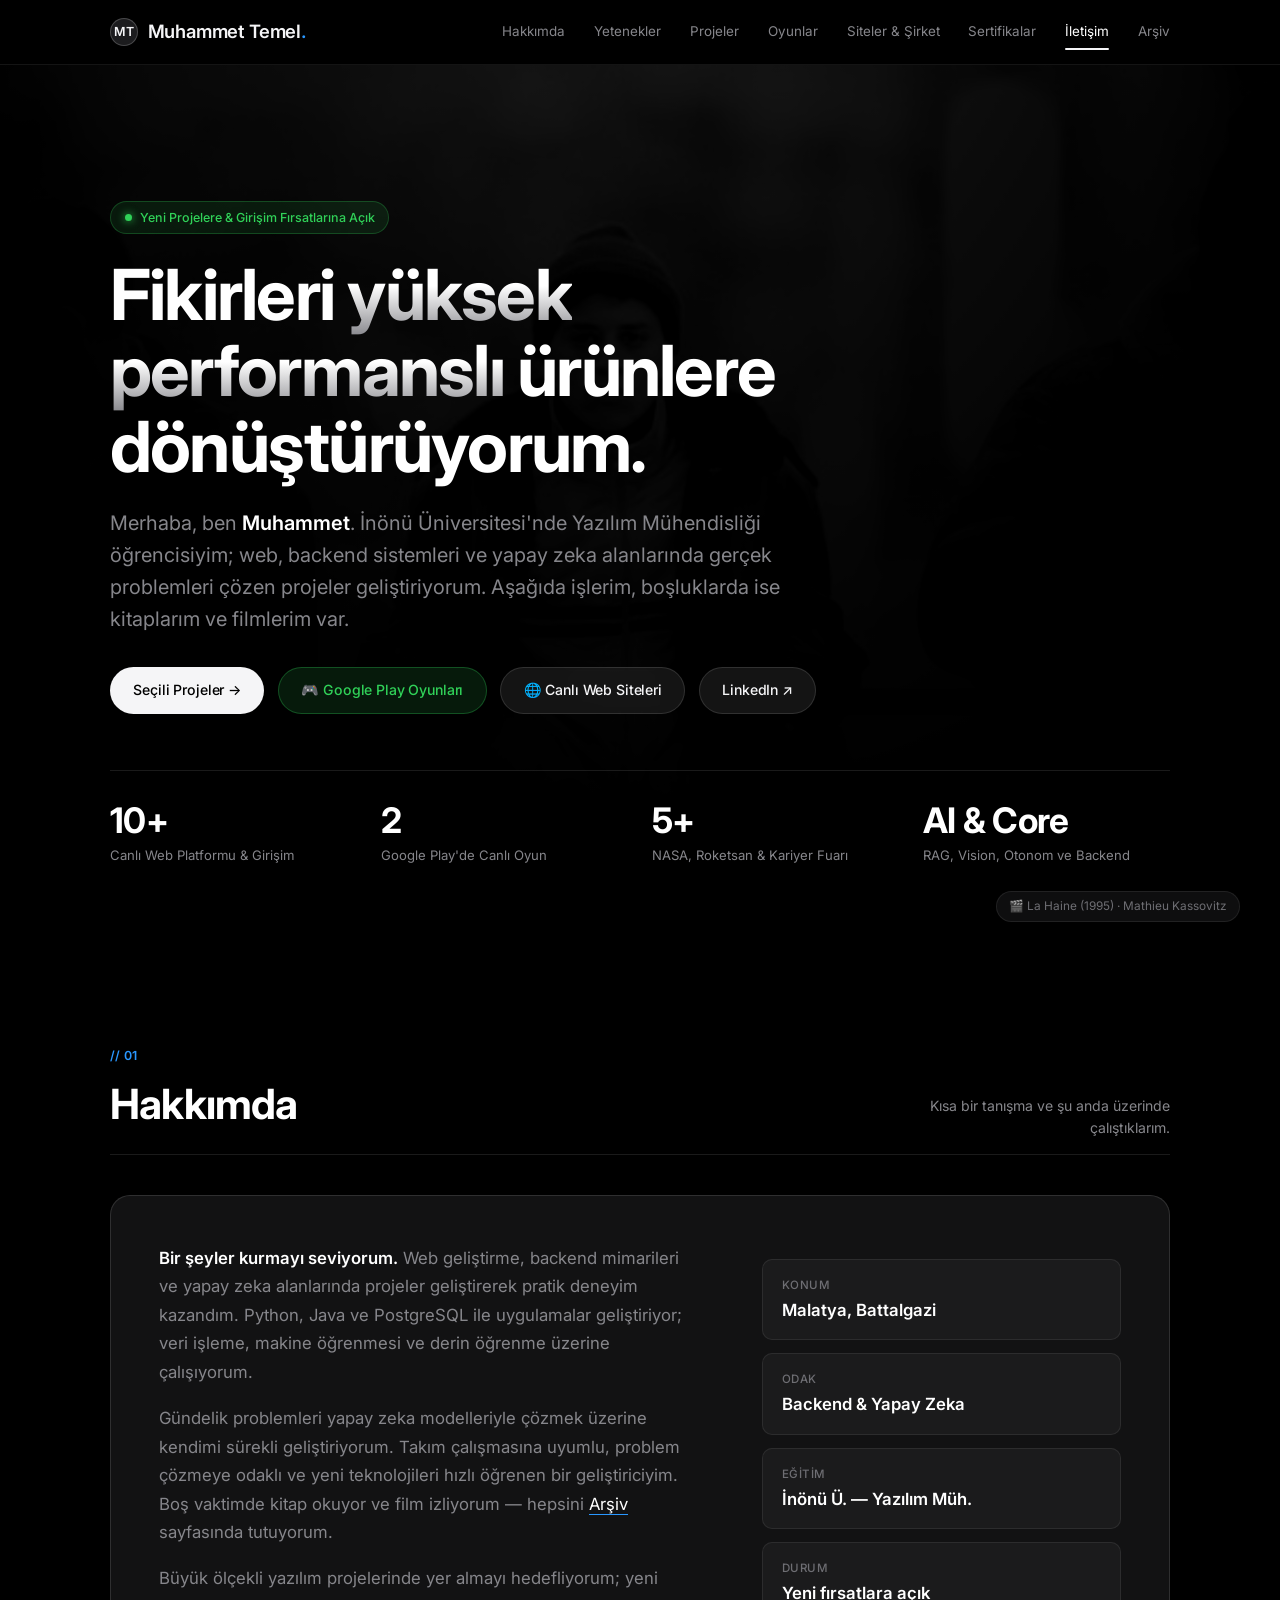
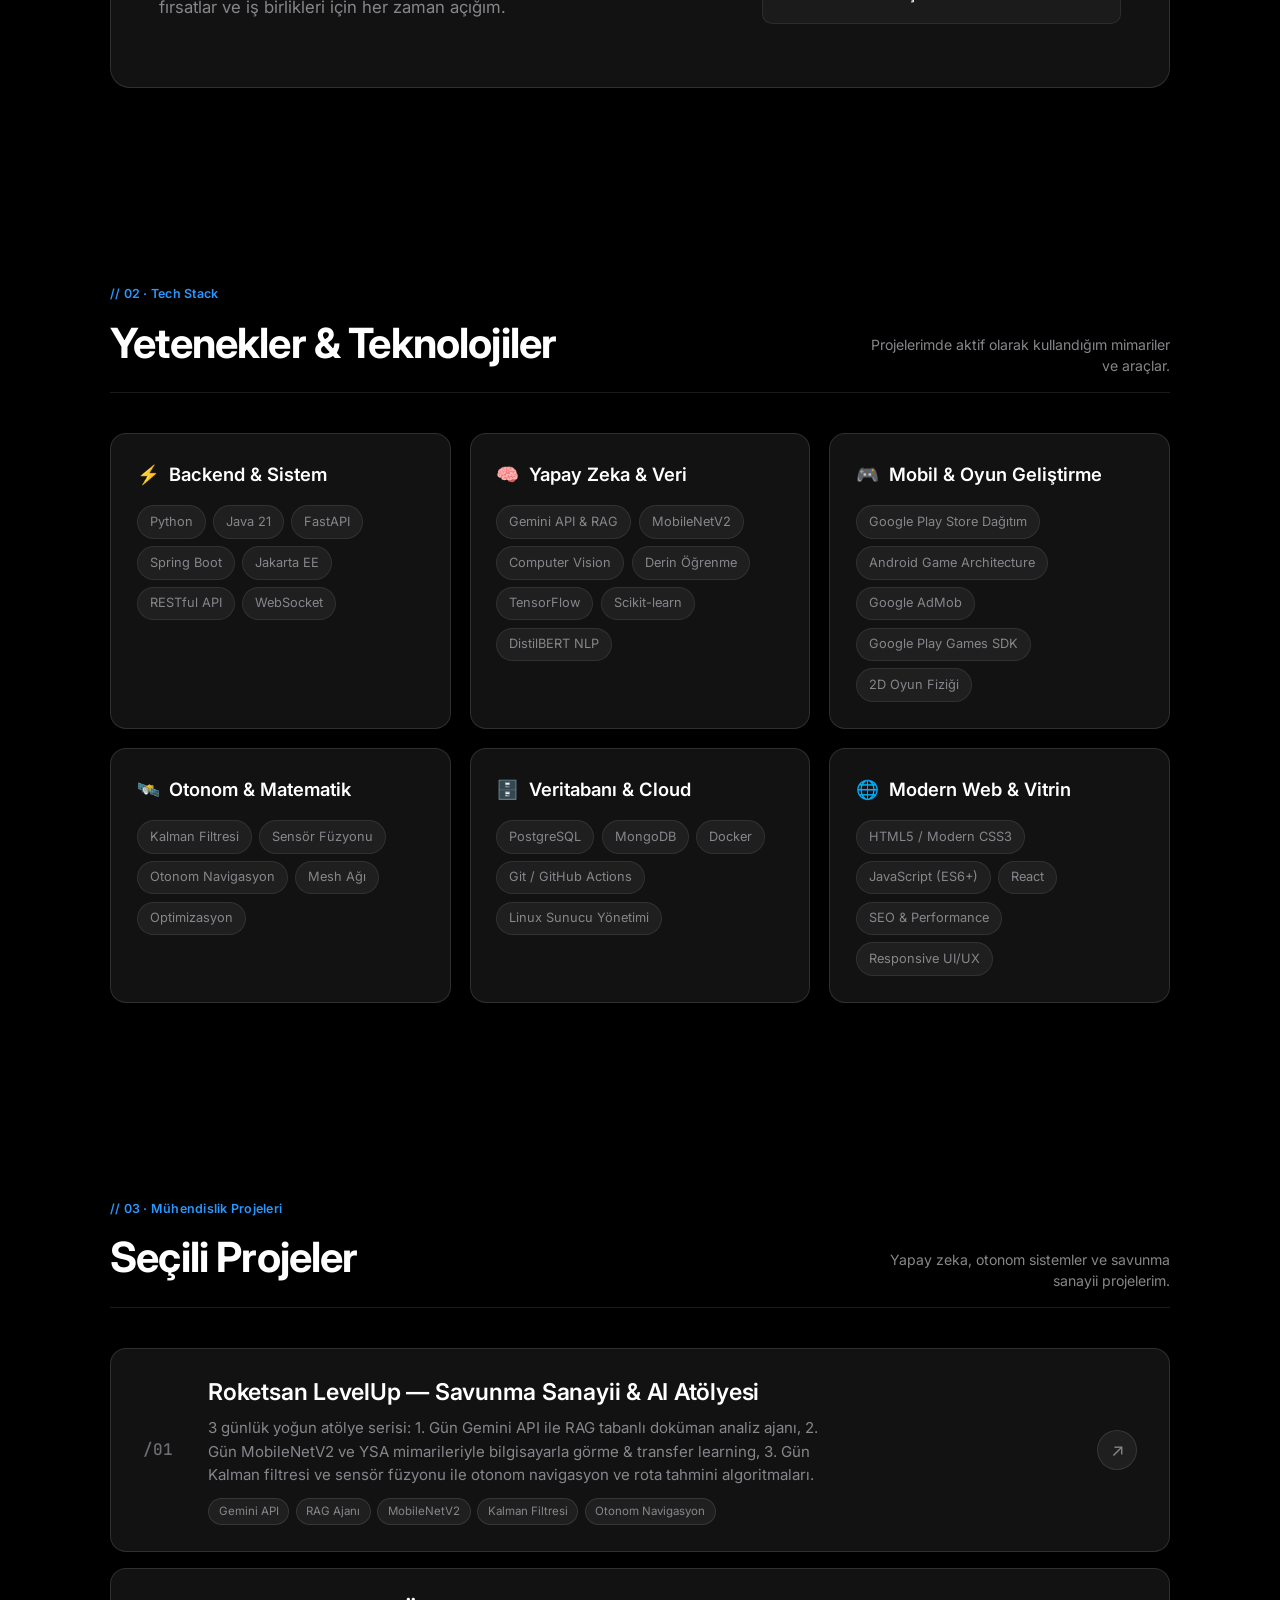
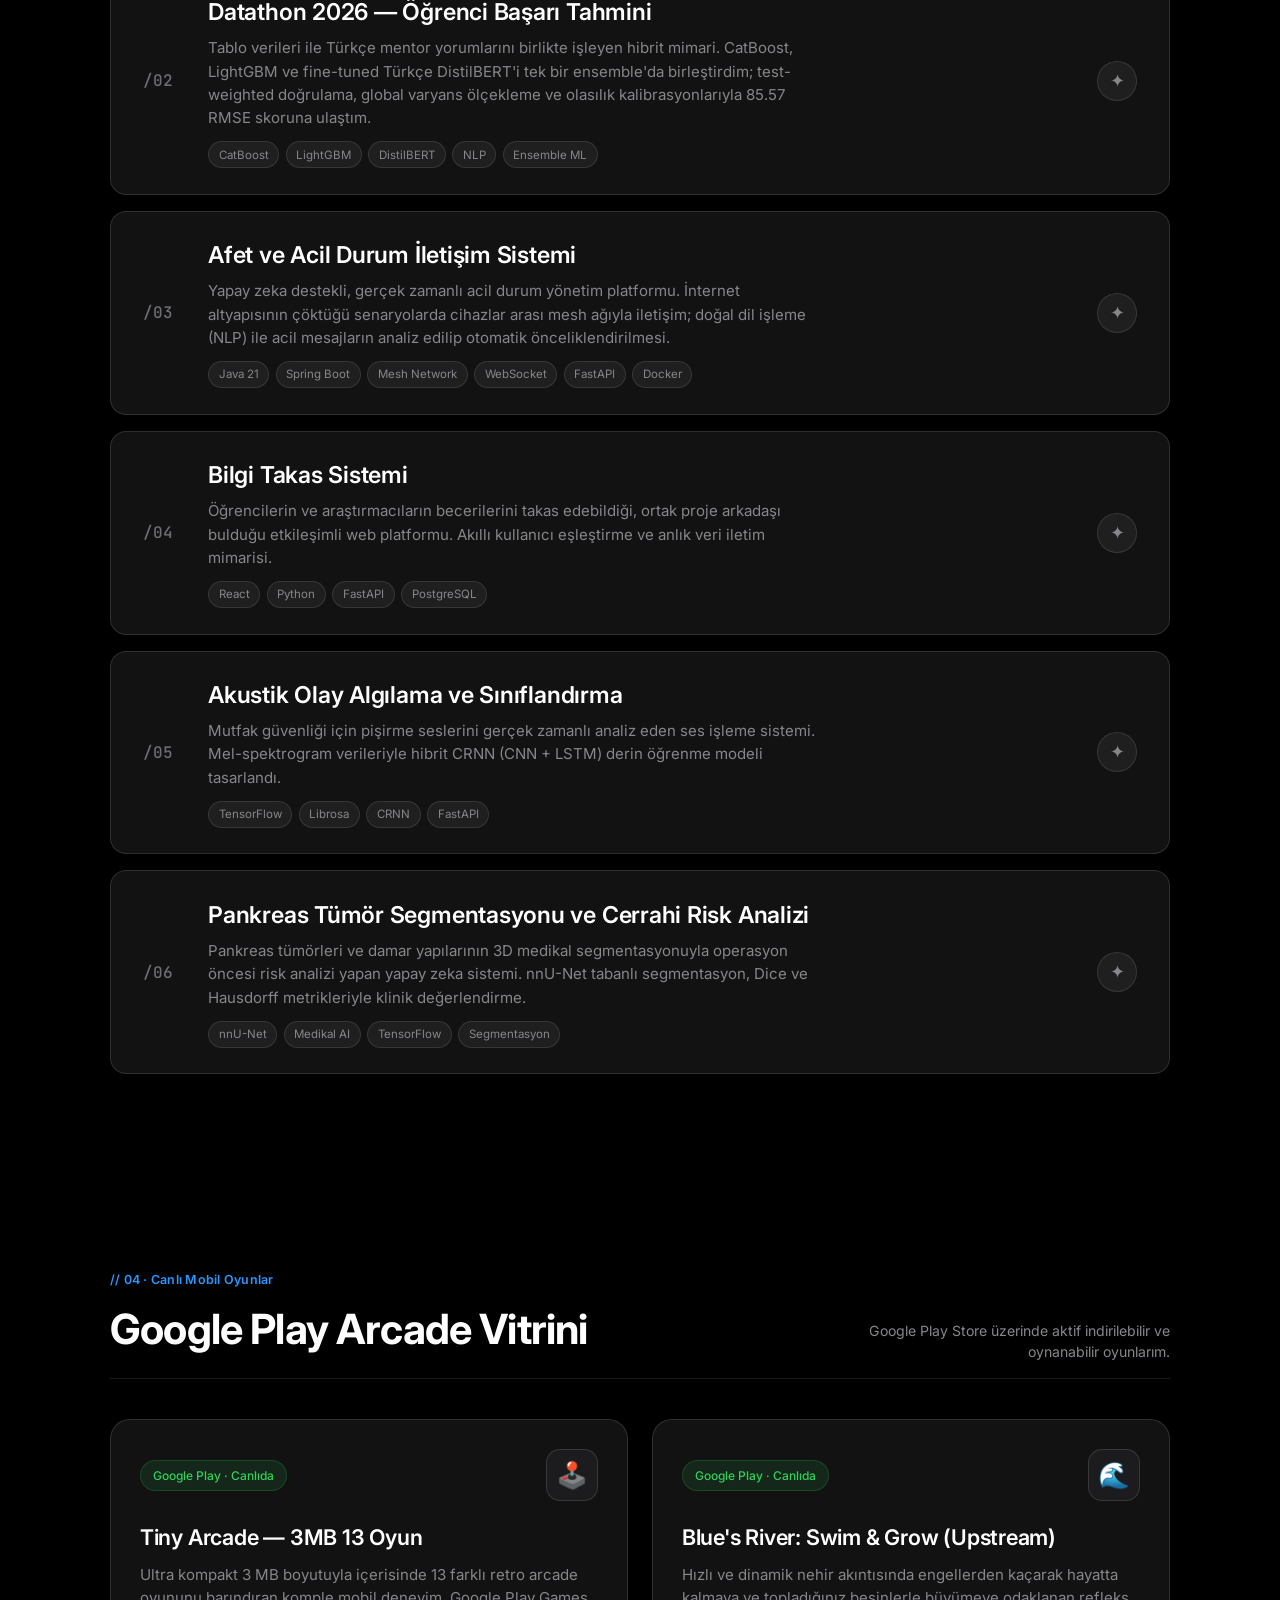
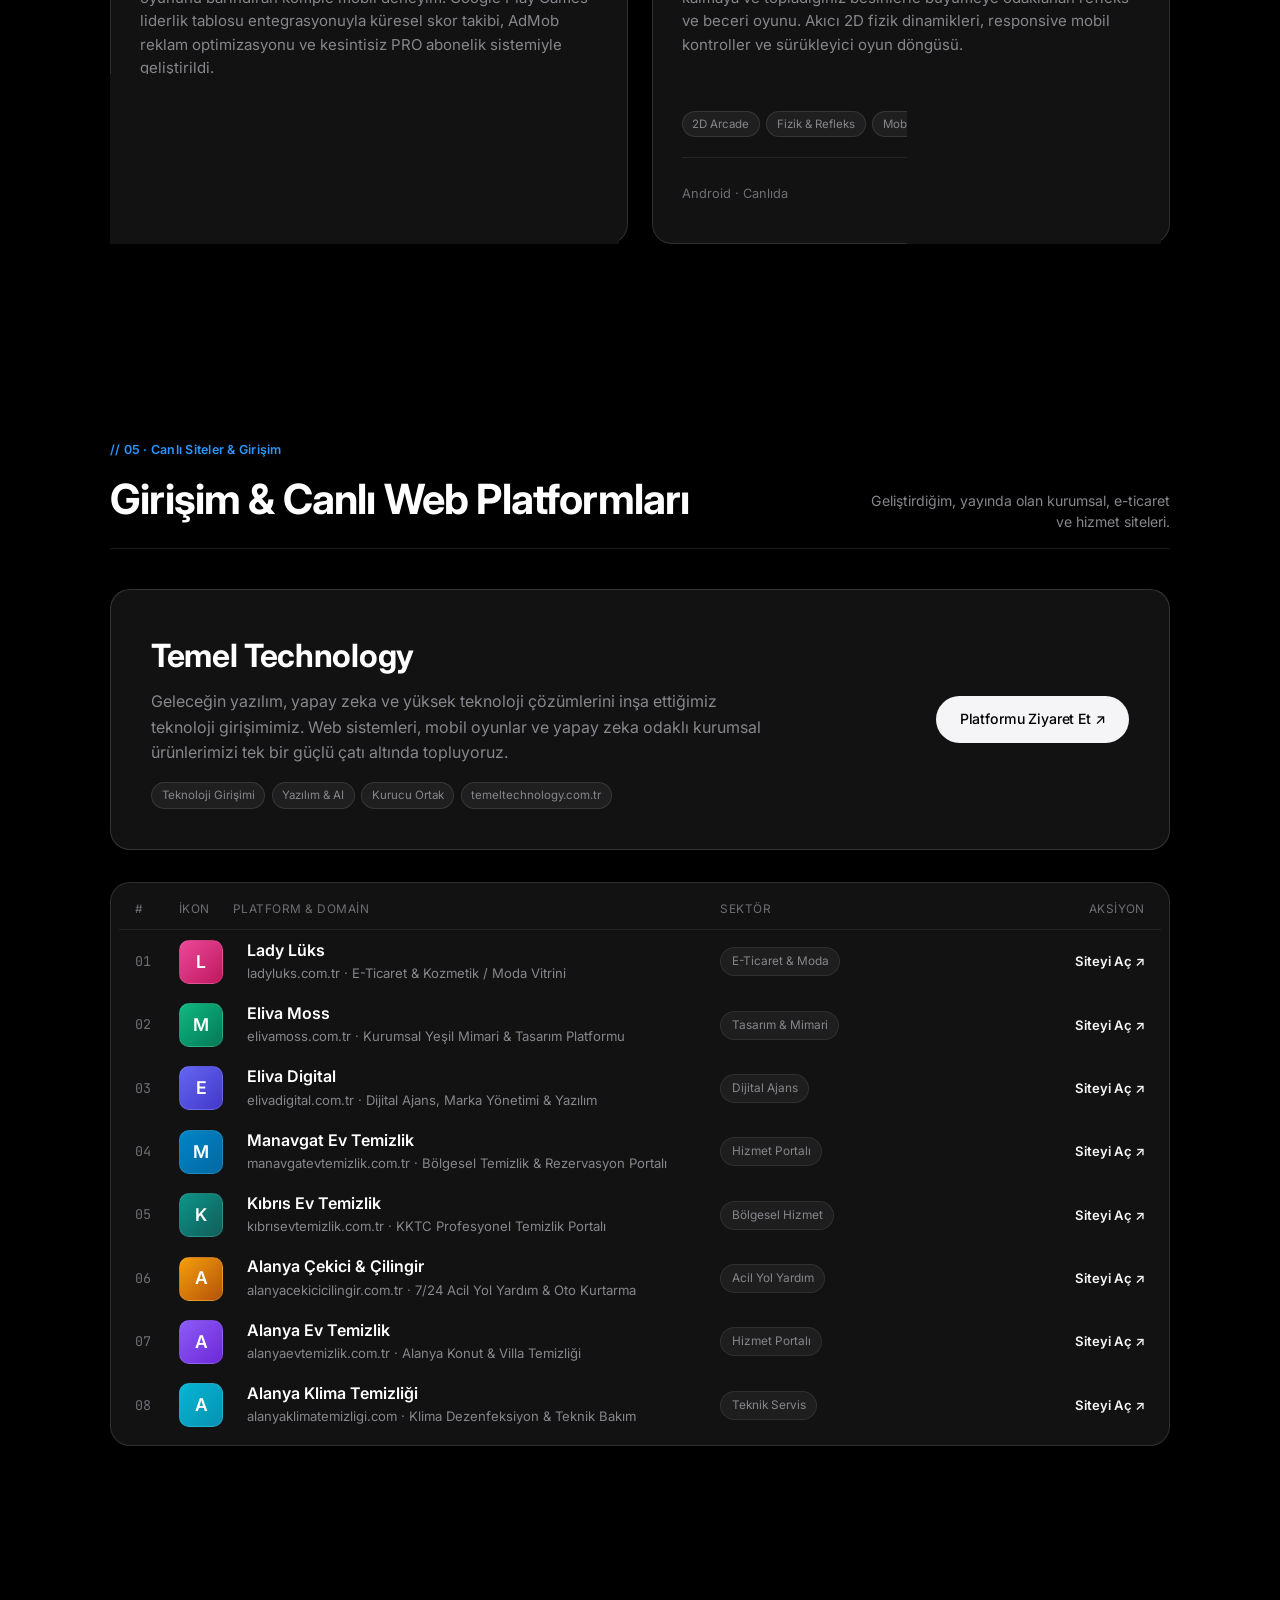
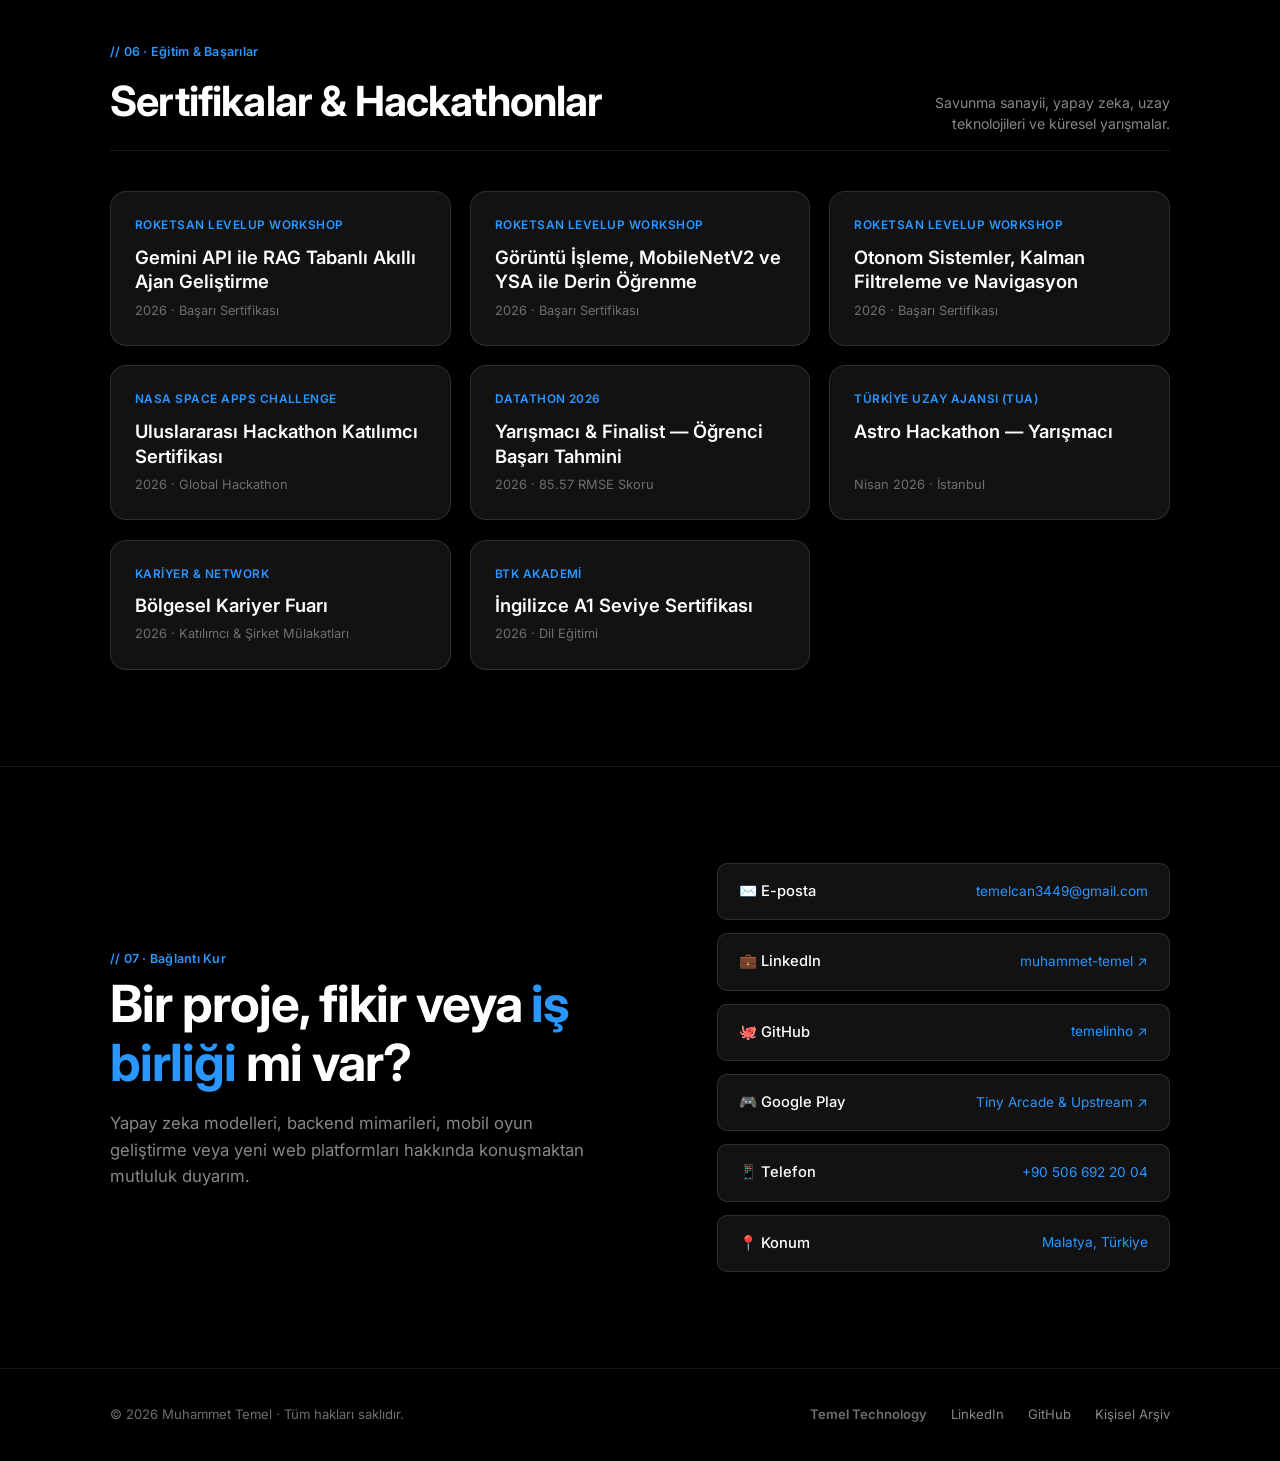
==== commit d854399f: "Bolgesel Kariyer Fuari katilimi etkinlikler zaman cizelgesine ve basarilara eklendi" ====
--- a/index.html
+++ b/index.html
@@ -68,8 +68,8 @@
             <span class="stat-label">Google Play'de Canlı Oyun</span>
           </div>
           <div class="stat-item">
-            <span class="stat-num">4+</span>
-            <span class="stat-label">NASA, Roketsan & TUA Yarışması</span>
+            <span class="stat-num">5+</span>
+            <span class="stat-label">NASA, Roketsan & Kariyer Fuarı</span>
           </div>
           <div class="stat-item">
             <span class="stat-num">AI & Core</span>
@@ -585,6 +585,12 @@
           </div>
 
           <div class="cert-card">
+            <span class="cert-issuer">Kariyer & Network</span>
+            <h4>Bölgesel Kariyer Fuarı</h4>
+            <span class="cert-date">2026 · Katılımcı & Şirket Mülakatları</span>
+          </div>
+
+          <div class="cert-card">
             <span class="cert-issuer">BTK Akademi</span>
             <h4>İngilizce A1 Seviye Sertifikası</h4>
             <span class="cert-date">2026 · Dil Eğitimi</span>
